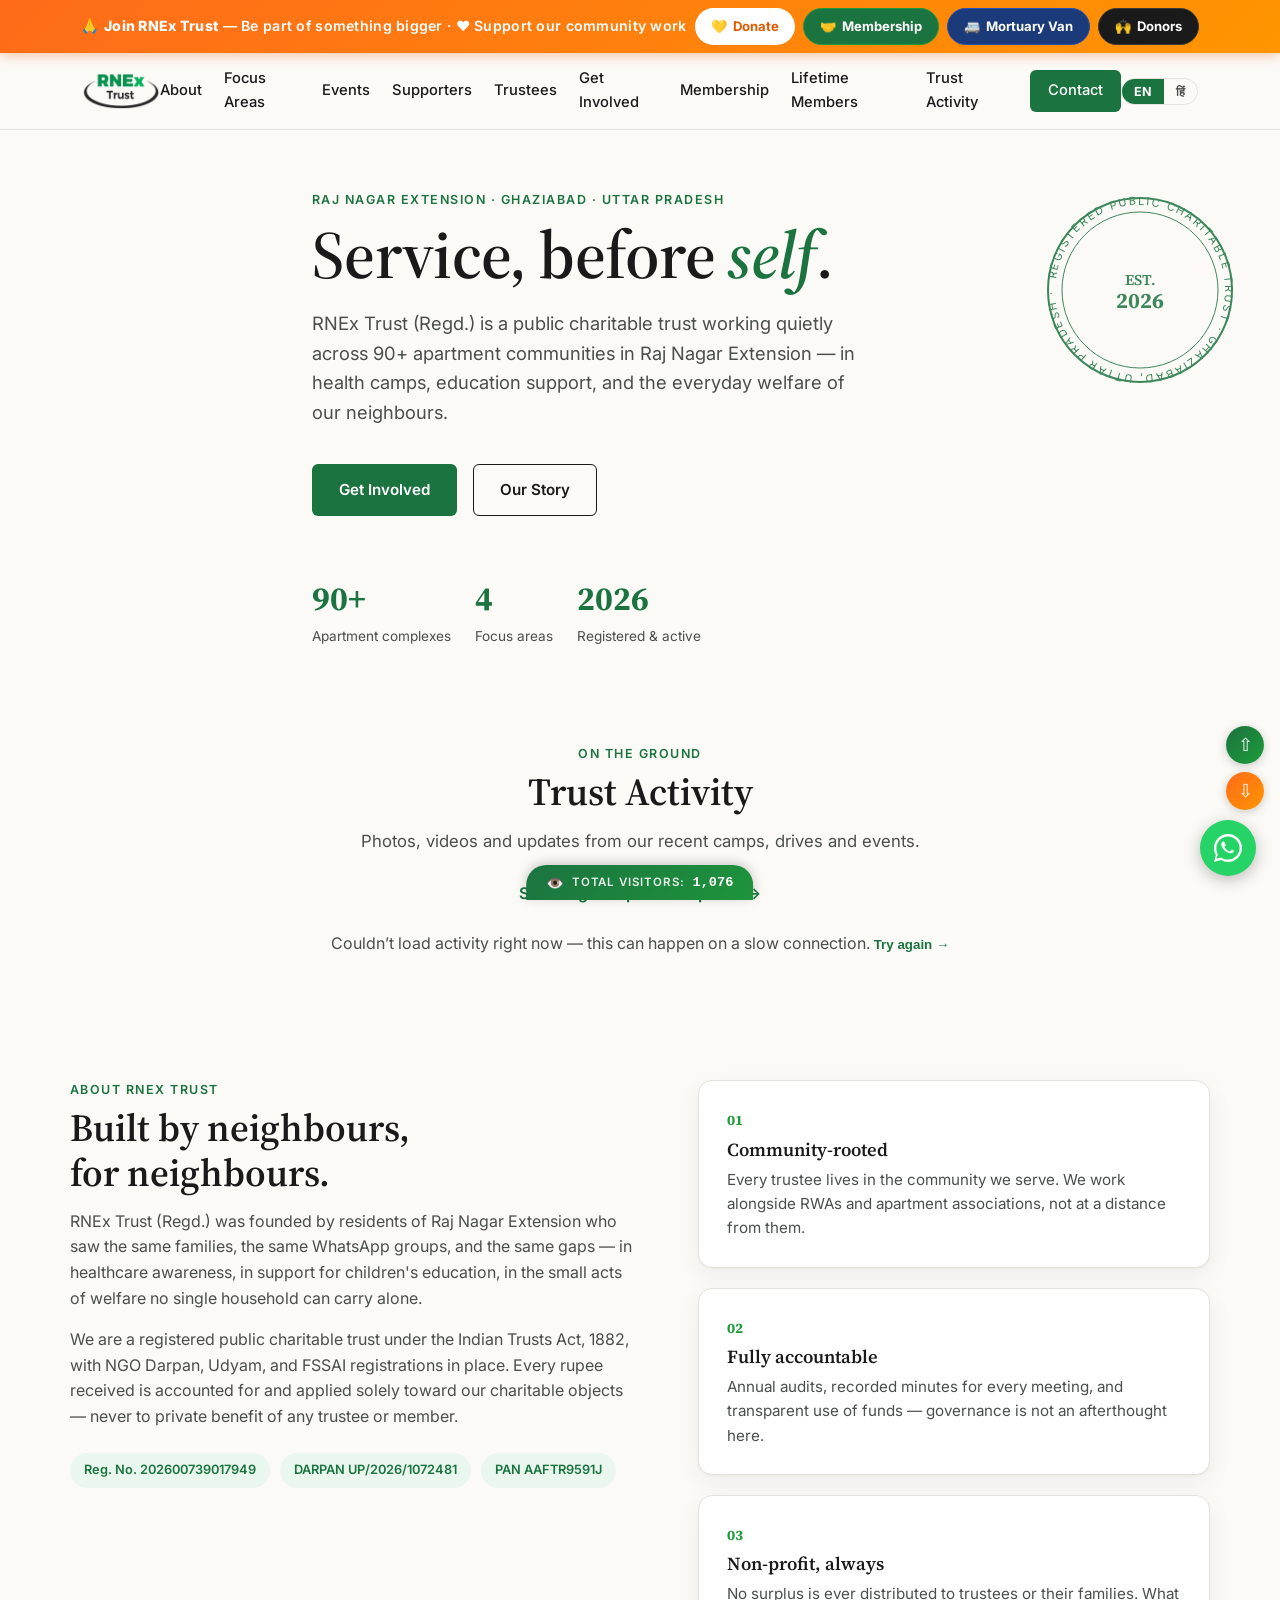
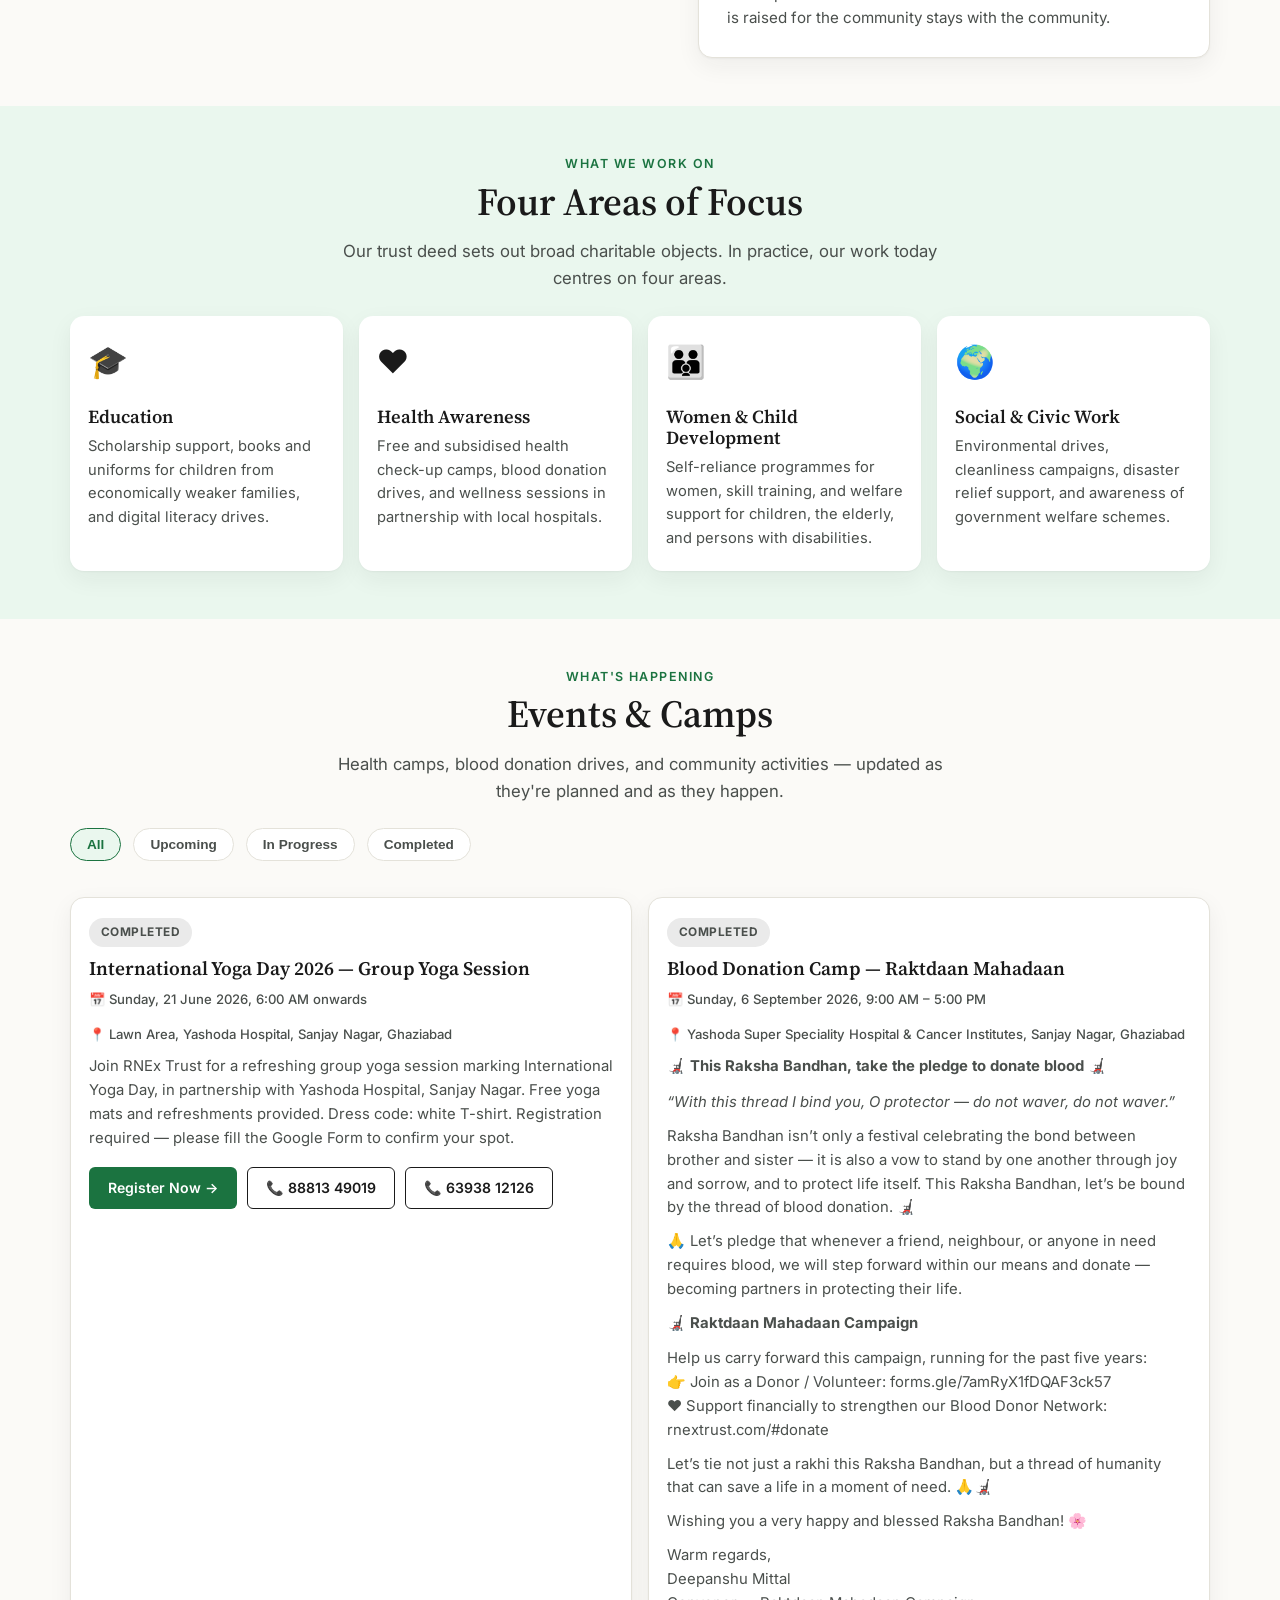
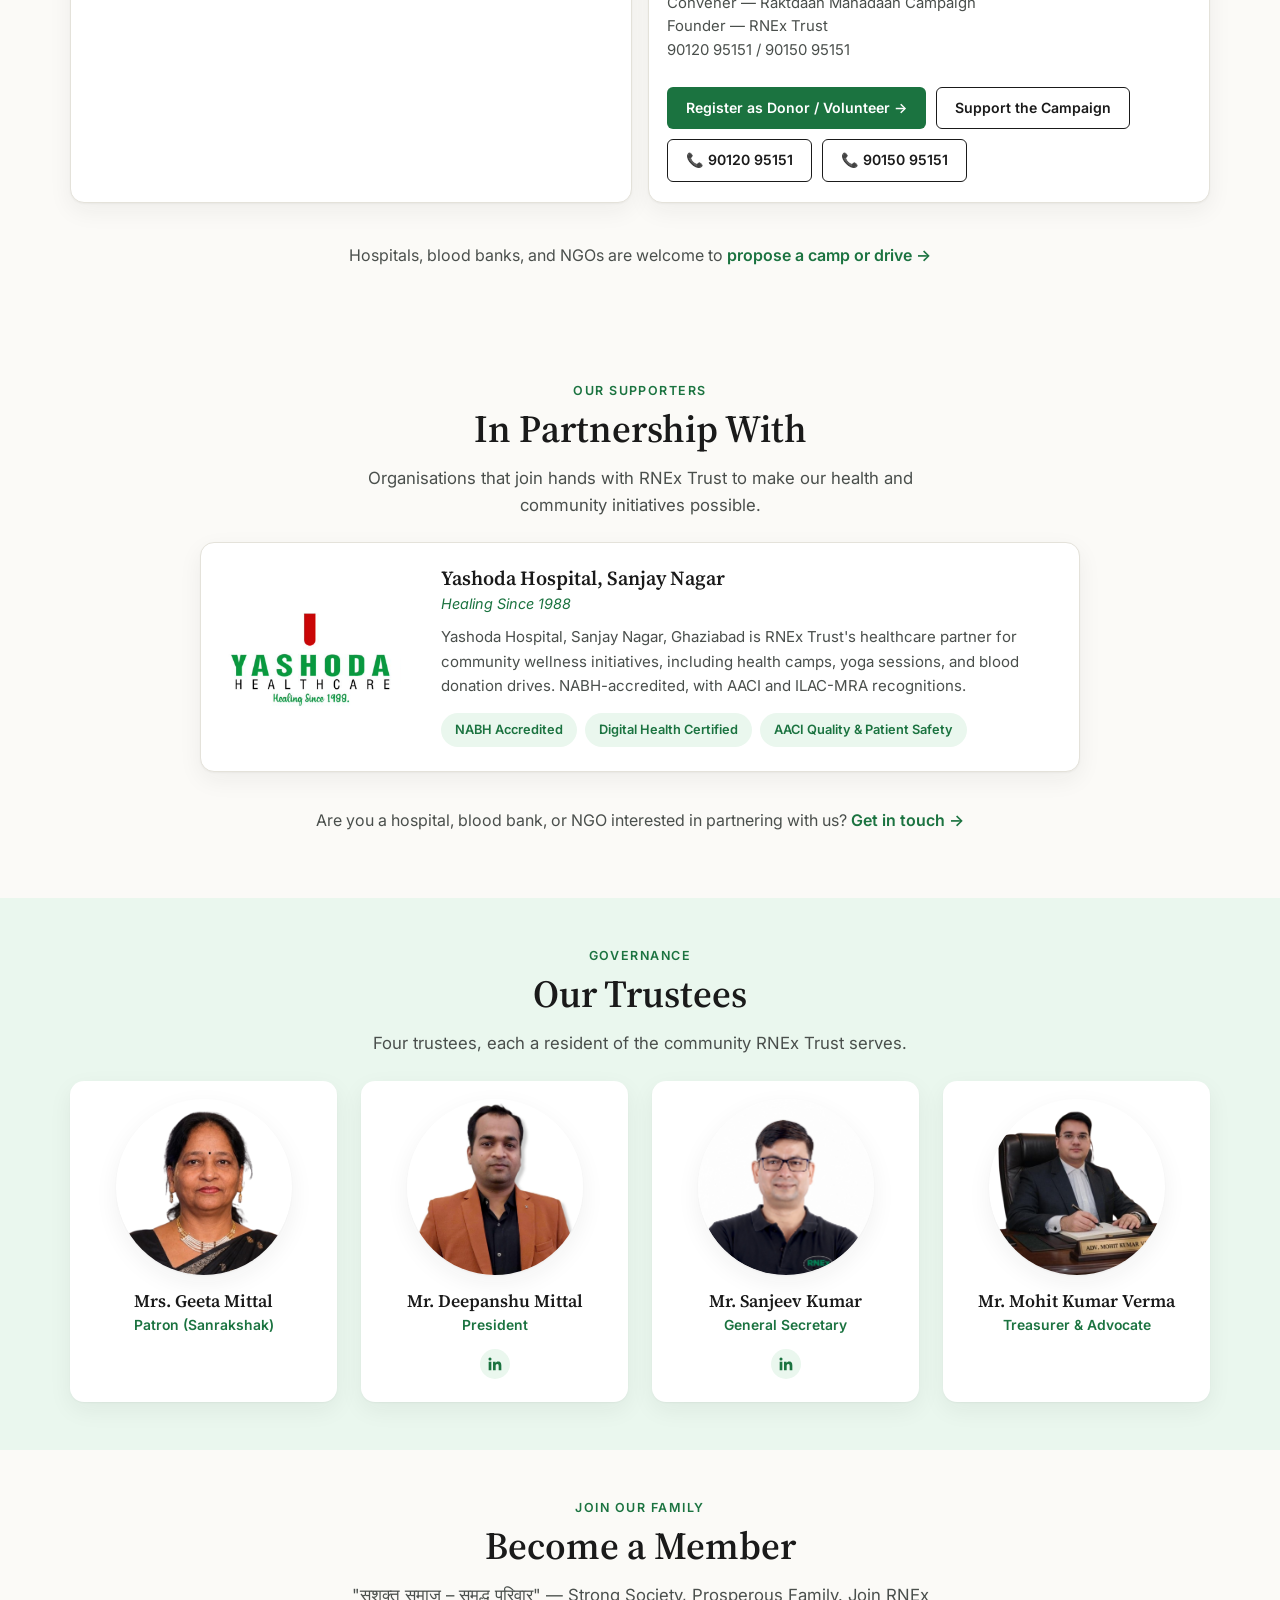
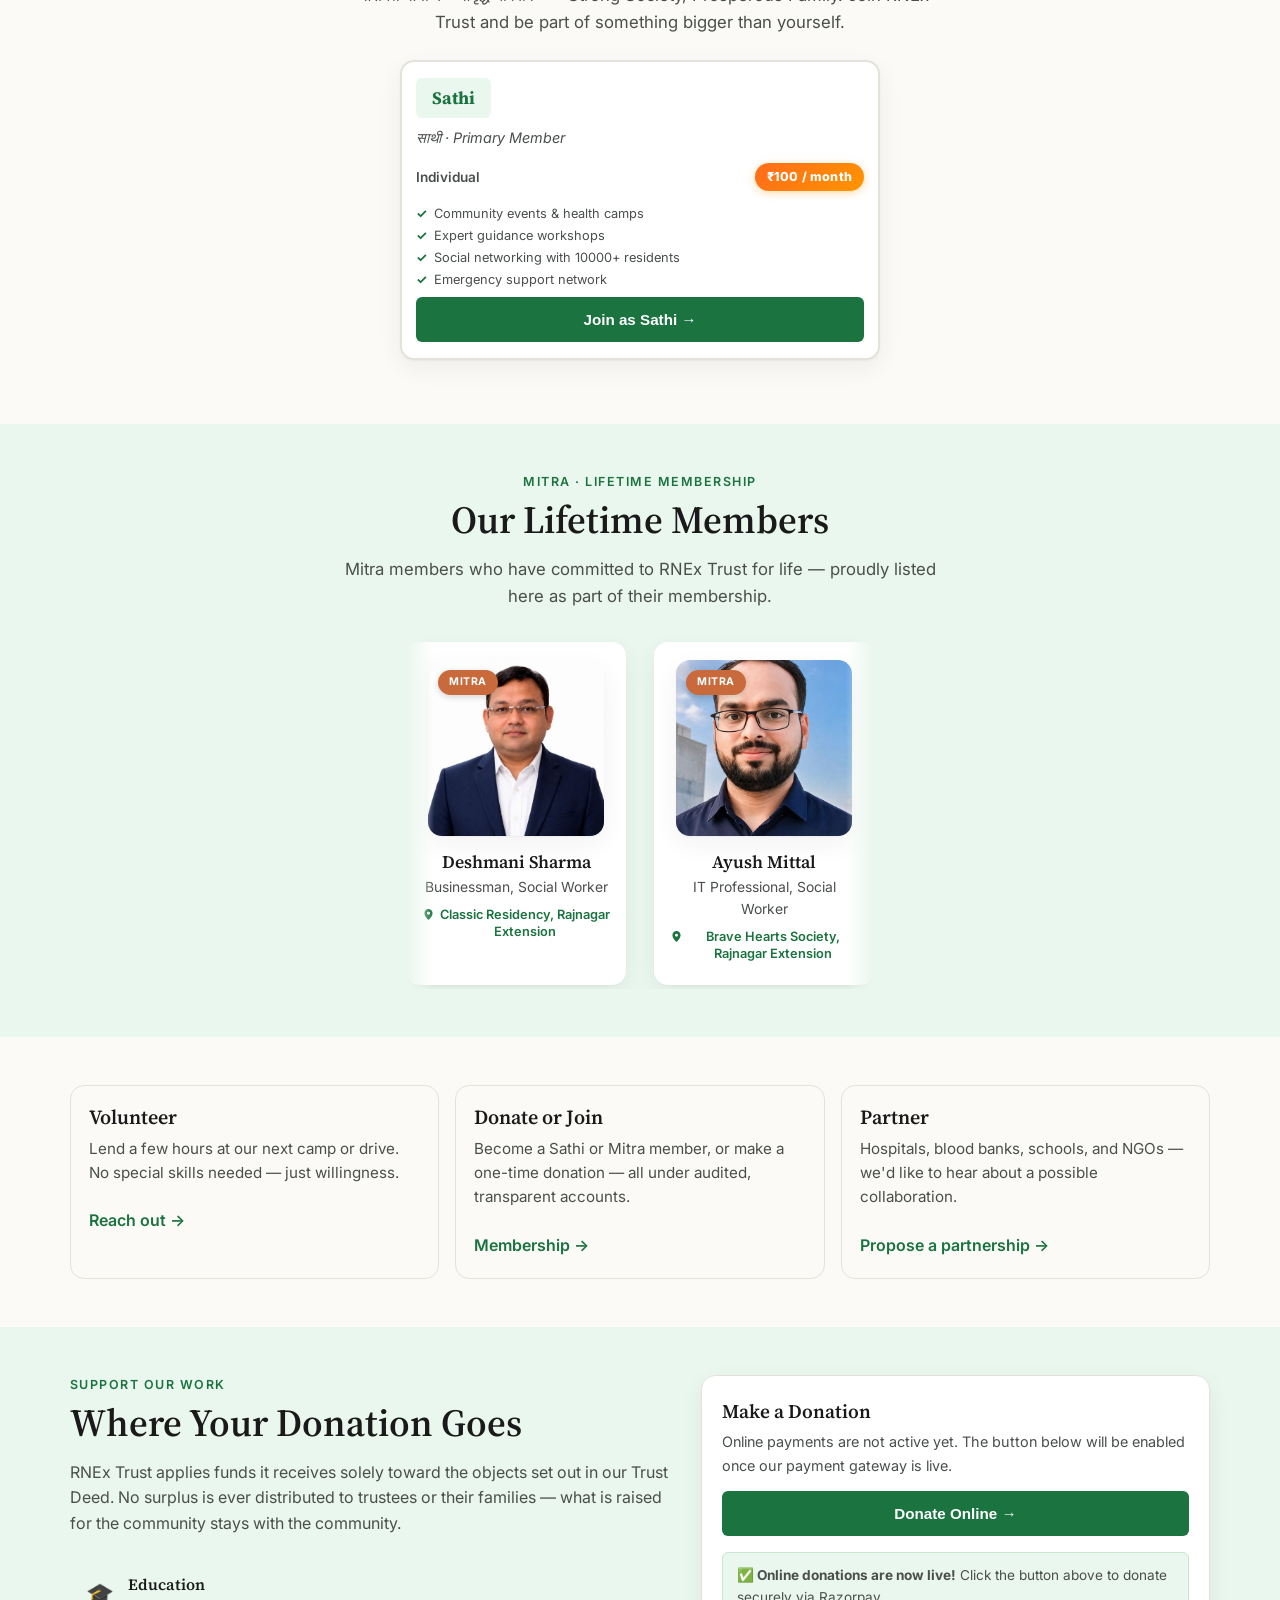
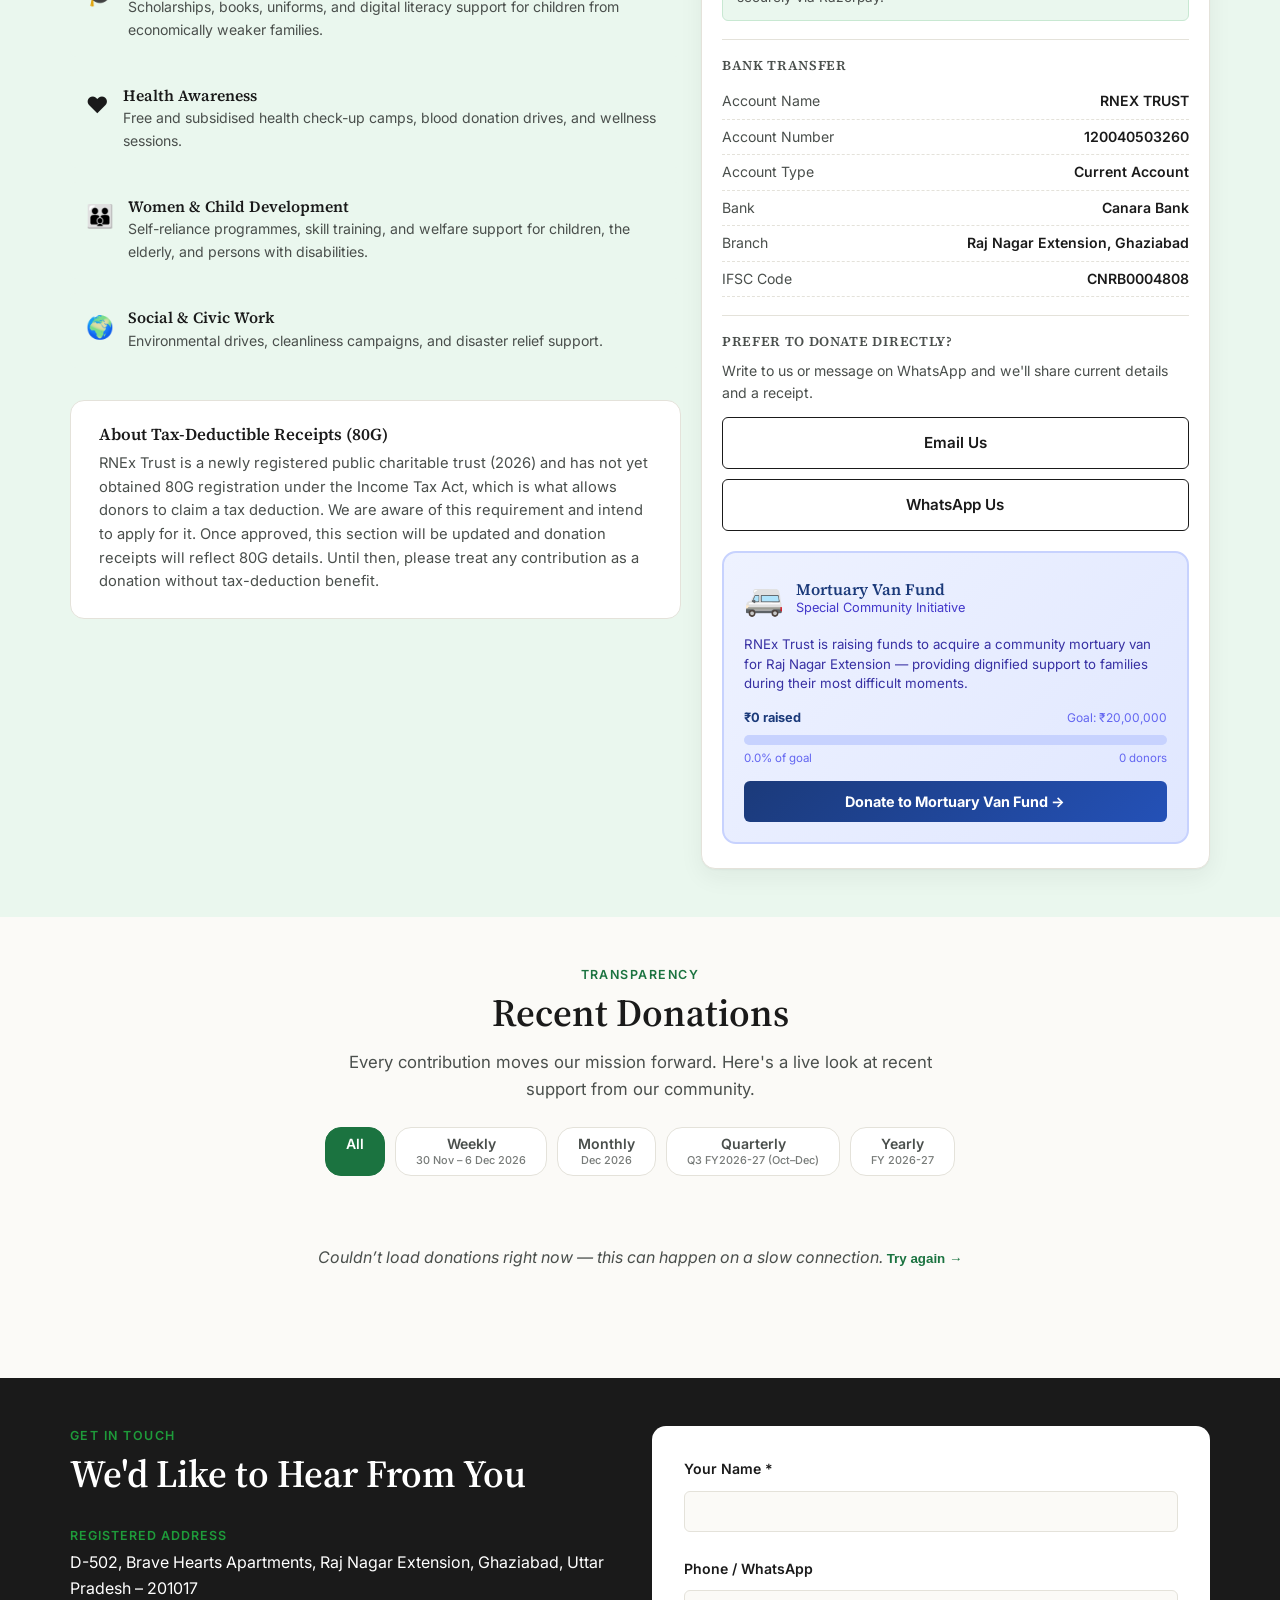
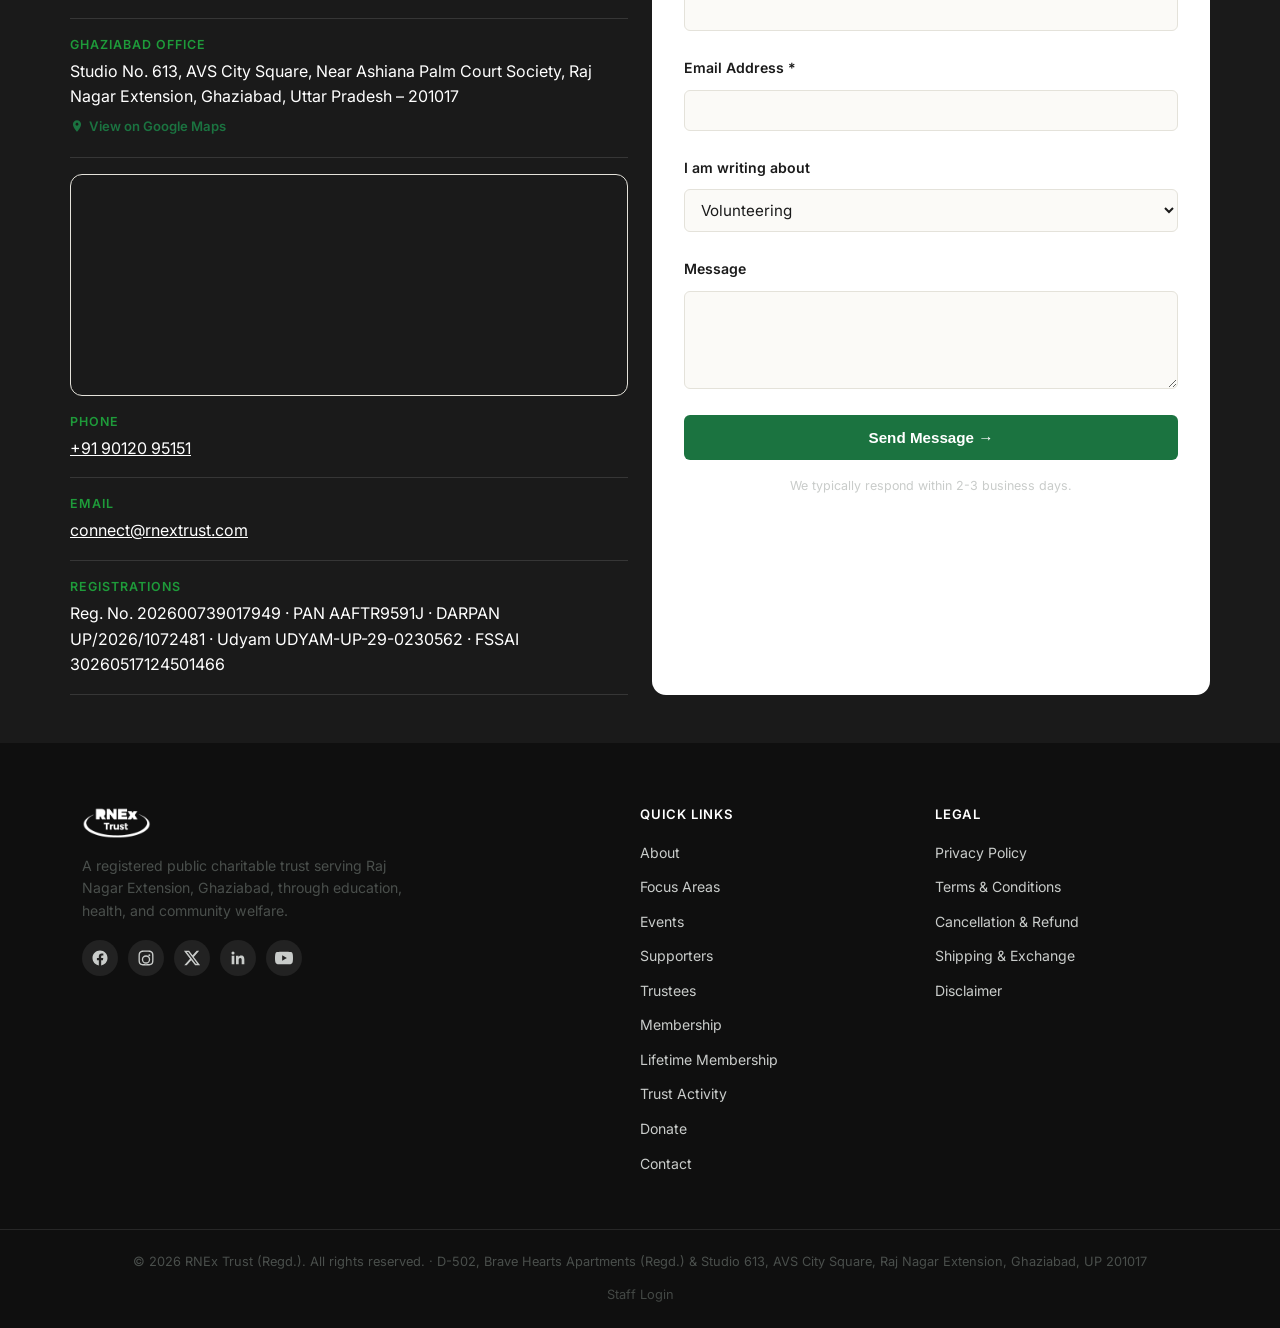
==== index.html @ 1c65b66e "Update index.html" ====
<!DOCTYPE html>
<html lang="en">
<head>
<meta charset="UTF-8">
<meta name="viewport" content="width=device-width, initial-scale=1.0">
<title>RNEx Trust (Regd.) — Education, Health & Community Welfare</title>
<meta name="description" content="RNEx Trust (Regd.) is a registered public charitable trust in Raj Nagar Extension, Ghaziabad, working in education, health awareness, and community welfare for 90+ apartment complexes.">
<meta name="keywords" content="RNEx Trust, charitable trust, Raj Nagar Extension, Ghaziabad, blood donation camp, health awareness, NGO Darpan, community welfare">
<meta property="og:title" content="RNEx Trust (Regd.)">
<meta property="og:description" content="Education · Health · Women & Child Development · Social Work — Raj Nagar Extension, Ghaziabad">
<meta property="og:type" content="website">
<meta name="theme-color" content="#1B7340">
<link rel="icon" href="[data-uri]">
<link rel="preconnect" href="https://fonts.googleapis.com">
<link rel="preconnect" href="https://fonts.gstatic.com" crossorigin>
<link href="https://fonts.googleapis.com/css2?family=Source+Serif+4:opsz,wght@8..60,400;8..60,500;8..60,600;8..60,700&family=Inter:wght@400;500;600;700&display=swap" rel="stylesheet">
<style>
/* ============================================
   RNEx Trust — Design Tokens
   ============================================ */
:root {
  --green-deep: #1B7340;
  --green-bright: #1E9B3A;
  --green-tint: #EAF7EE;
  --ink: #1A1A1A;
  --ink-soft: #4A4F4C;
  --paper: #FBFAF7;
  --paper-card: #FFFFFF;
  --terracotta: #C96A3C;
  --border-soft: #E4E2DA;

  --font-display: 'Source Serif 4', Georgia, serif;
  --font-body: 'Inter', -apple-system, BlinkMacSystemFont, sans-serif;

  --radius-sm: 6px;
  --radius-md: 14px;
  --radius-lg: 28px;
  --shadow-card: 0 1px 2px rgba(26,26,26,0.04), 0 8px 24px rgba(26,26,26,0.06);
  --max-width: 1180px;
}

* { box-sizing: border-box; }
html { scroll-behavior: smooth; }
body {
  margin: 0;
  font-family: var(--font-body);
  color: var(--ink);
  background: var(--paper);
  line-height: 1.6;
  -webkit-font-smoothing: antialiased;
}
img { max-width: 100%; display: block; }
a { color: inherit; text-decoration: none; }
h1, h2, h3, h4 {
  font-family: var(--font-display);
  margin: 0 0 0.5em;
  line-height: 1.15;
  font-weight: 600;
}
p { margin: 0 0 1em; color: var(--ink-soft); }
ul { margin: 0; padding: 0; }

:focus-visible {
  outline: 3px solid var(--green-bright);
  outline-offset: 2px;
}

@media (prefers-reduced-motion: reduce) {
  * { animation-duration: 0.01ms !important; transition-duration: 0.01ms !important; }
  html { scroll-behavior: auto; }
}

.section-inner, .header-inner, .footer-inner {
  max-width: var(--max-width);
  margin: 0 auto;
  padding: 0 32px;
}

.eyebrow {
  font-family: var(--font-body);
  font-size: 0.78rem;
  font-weight: 600;
  letter-spacing: 0.12em;
  text-transform: uppercase;
  color: var(--green-deep);
  margin: 0 0 0.8em;
}
.eyebrow.center { text-align: center; }
.center { text-align: center; }

.section { padding: 88px 0; }
.section-tint { background: var(--green-tint); }
.section-dark { background: var(--ink); color: #fff; }
.section-dark p { color: #C9CCCA; }
.section-dark .eyebrow { color: var(--green-bright); }
.section-lede { max-width: 620px; margin: 0 auto 48px; font-size: 1.05rem; }

h2 { font-size: clamp(1.8rem, 3vw, 2.4rem); }

/* ============================================
   Buttons
   ============================================ */
.btn {
  display: inline-flex;
  align-items: center;
  gap: 8px;
  padding: 13px 26px;
  border-radius: var(--radius-sm);
  font-weight: 600;
  font-size: 0.95rem;
  border: 1.5px solid transparent;
  cursor: pointer;
  transition: transform 0.15s ease, box-shadow 0.15s ease, background 0.15s ease;
}
.btn-primary {
  background: var(--green-deep);
  color: #fff;
}
.btn-primary:hover { background: #155c33; transform: translateY(-1px); }
.btn-ghost {
  background: transparent;
  border-color: var(--ink);
  color: var(--ink);
}
.btn-ghost:hover { background: var(--ink); color: #fff; }
.btn-block { width: 100%; justify-content: center; }

.link-arrow {
  font-weight: 600;
  color: var(--green-deep);
  display: inline-block;
  margin-top: 0.5em;
}
.link-arrow:hover { text-decoration: underline; }

/* ============================================
   Header / Nav
   ============================================ */
.site-header {
  position: sticky;
  top: var(--saffron-height, 44px);
  z-index: 200;
  background: rgba(251,250,247,0.92);
  backdrop-filter: blur(8px);
  border-bottom: 1px solid var(--border-soft);
}
.header-inner {
  display: flex;
  align-items: center;
  justify-content: space-between;
  height: 76px;
}
.brand-logo { height: 38px; width: auto; }
.main-nav { display: flex; align-items: center; gap: 22px; }
.main-nav a {
  font-size: 0.92rem;
  font-weight: 500;
  color: var(--ink);
}
.main-nav a:hover { color: var(--green-deep); }
.nav-cta {
  background: var(--green-deep);
  color: #fff !important;
  padding: 9px 18px;
  border-radius: var(--radius-sm);
}
.nav-cta:hover { background: #155c33; }
.nav-donate {
  border: 1.5px solid var(--green-deep);
  color: var(--green-deep) !important;
  padding: 7px 16px;
  border-radius: var(--radius-sm);
  font-weight: 600;
}
.nav-donate:hover { background: var(--green-tint); }

.nav-toggle {
  display: none;
  flex-direction: column;
  gap: 5px;
  background: none;
  border: none;
  cursor: pointer;
  padding: 6px;
}
.nav-toggle span {
  width: 24px;
  height: 2px;
  background: var(--ink);
  display: block;
}

@media (max-width: 880px) {
  .nav-toggle { display: flex; }
  .main-nav {
    position: absolute;
    top: 76px;
    left: 0;
    right: 0;
    background: var(--paper);
    flex-direction: column;
    align-items: stretch;
    gap: 0;
    border-bottom: 1px solid var(--border-soft);
    max-height: 0;
    overflow: hidden;
    transition: max-height 0.25s ease;
  }
  .main-nav.open { max-height: 600px; }
  .main-nav a {
    padding: 16px 32px;
    border-top: 1px solid var(--border-soft);
  }
  .nav-cta { margin: 16px 32px; text-align: center; }
}

/* ============================================
   Hero
   ============================================ */
.hero {
  position: relative;
  padding: 100px 0 80px;
  overflow: hidden;
}
.hero-inner {
  max-width: var(--max-width);
  margin: 0 auto;
  padding: 0 32px;
  max-width: 720px;
}
.hero h1 {
  font-size: clamp(2.6rem, 5.5vw, 4.2rem);
  letter-spacing: -0.01em;
}
.hero h1 em {
  font-style: italic;
  color: var(--green-deep);
}
.hero-lede {
  font-size: 1.15rem;
  max-width: 560px;
  margin-bottom: 2em;
}
.hero-actions { display: flex; gap: 16px; margin-bottom: 56px; flex-wrap: wrap; }
.hero-stats { display: flex; gap: 48px; flex-wrap: wrap; }
.stat { display: flex; flex-direction: column; }
.stat-num {
  font-family: var(--font-display);
  font-size: 2.1rem;
  font-weight: 700;
  color: var(--green-deep);
}
.stat-label {
  font-size: 0.85rem;
  color: var(--ink-soft);
}

.hero-seal {
  position: absolute;
  top: 60px;
  right: 40px;
  width: 200px;
  height: 200px;
  color: var(--green-deep);
  opacity: 0.85;
  animation: spin-slow 60s linear infinite;
}
.seal-svg { width: 100%; height: 100%; }
@keyframes spin-slow {
  from { transform: rotate(0deg); }
  to { transform: rotate(360deg); }
}
@media (max-width: 980px) {
  .hero-seal { display: none; }
}

/* ============================================
   About
   ============================================ */
.about-grid {
  display: grid;
  grid-template-columns: 1.1fr 1fr;
  gap: 64px;
  align-items: start;
}
.about-badges {
  display: flex;
  flex-wrap: wrap;
  gap: 10px;
  margin-top: 1.5em;
}
.badge-pill {
  background: var(--green-tint);
  color: var(--green-deep);
  font-size: 0.8rem;
  font-weight: 600;
  padding: 7px 14px;
  border-radius: 100px;
}
.about-pillars { display: flex; flex-direction: column; gap: 20px; }
.pillar-card {
  background: var(--paper-card);
  border: 1px solid var(--border-soft);
  border-radius: var(--radius-md);
  padding: 26px 28px;
  box-shadow: var(--shadow-card);
}
.pillar-mark {
  font-family: var(--font-display);
  font-weight: 700;
  color: var(--green-bright);
  font-size: 0.9rem;
  letter-spacing: 0.05em;
}
.pillar-card h3 { font-size: 1.15rem; margin-top: 0.3em; }
.pillar-card p { margin: 0; font-size: 0.95rem; }

@media (max-width: 880px) {
  .about-grid { grid-template-columns: 1fr; gap: 40px; }
}

/* ============================================
   Focus Areas
   ============================================ */
.focus-grid {
  display: grid;
  grid-template-columns: repeat(4, 1fr);
  gap: 24px;
}
.focus-card {
  background: var(--paper-card);
  border-radius: var(--radius-md);
  padding: 32px 26px;
  text-align: left;
  box-shadow: var(--shadow-card);
}
.focus-icon { font-size: 2rem; margin-bottom: 0.6em; }
.focus-card h3 { font-size: 1.15rem; }
.focus-card p { font-size: 0.92rem; margin: 0; }

@media (max-width: 980px) {
  .focus-grid { grid-template-columns: repeat(2, 1fr); }
}
@media (max-width: 560px) {
  .focus-grid { grid-template-columns: 1fr; }
}

/* ============================================
   Activities
   ============================================ */
.activities-grid {
  display: grid;
  grid-template-columns: 1.4fr 1fr;
  gap: 56px;
}
.activity-list { display: flex; flex-direction: column; gap: 24px; margin-top: 1.5em; }
.activity-list li {
  display: grid;
  grid-template-columns: 90px 1fr;
  gap: 16px;
  align-items: start;
  padding-bottom: 22px;
  border-bottom: 1px solid var(--border-soft);
}
.activity-list li:last-child { border-bottom: none; }
.activity-tag {
  background: var(--green-tint);
  color: var(--green-deep);
  font-size: 0.74rem;
  font-weight: 700;
  letter-spacing: 0.04em;
  text-transform: uppercase;
  padding: 5px 10px;
  border-radius: var(--radius-sm);
  text-align: center;
  height: fit-content;
}
.activity-list h4 { font-size: 1.02rem; margin-bottom: 0.3em; }
.activity-list p { font-size: 0.92rem; margin: 0; }

.partner-card {
  background: var(--ink);
  color: #fff;
  border-radius: var(--radius-md);
  padding: 34px;
}
.partner-card p { color: #C9CCCA; }
.partner-note a { color: var(--green-bright); font-weight: 600; }
.partner-note { margin-bottom: 0; }

@media (max-width: 880px) {
  .activities-grid { grid-template-columns: 1fr; gap: 40px; }
}

/* ============================================
   Trustees
   Same card language as the Lifetime Members
   (Mitra) gallery below — big square photo,
   card background/shadow/radius — but laid out
   as a still grid since this list is short and
   changes rarely. Sizing is kept in sync with
   .lifetime-photo-wrap in the GLOBAL SPACING
   TIGHTENING section and the 768px media query.
   ============================================ */
.trustee-grid {
  display: grid;
  grid-template-columns: repeat(4, 1fr);
  gap: 28px;
}
.trustee-card {
  text-align: center;
  background: var(--paper-card);
  border-radius: var(--radius-md);
  box-shadow: var(--shadow-card);
  padding: 22px 20px 26px;
}
.trustee-photo-wrap {
  width: 208px;
  height: 208px;
  margin: 0 auto 16px;
}
.trustee-photo {
  width: 100%;
  height: 100%;
  border-radius: 50%;
  object-fit: cover;
  box-shadow: var(--shadow-card);
}
.trustee-card h3 { font-size: 1.1rem; margin-bottom: 0.2em; }
.trustee-role { font-size: 0.87rem; color: var(--green-deep); font-weight: 600; margin: 0 0 8px; }
.trustee-linkedin {
  display: inline-flex;
  align-items: center;
  justify-content: center;
  width: 30px;
  height: 30px;
  border-radius: 50%;
  background: var(--green-tint);
  color: var(--green-deep);
  margin-top: 4px;
  transition: background 0.15s ease, color 0.15s ease, transform 0.15s ease;
}
.trustee-linkedin:hover {
  background: var(--green-deep);
  color: #fff;
  transform: translateY(-2px);
}

@media (max-width: 880px) {
  .trustee-grid { grid-template-columns: repeat(2, 1fr); gap: 24px 20px; }
}

/* ============================================
   Lifetime Members (Mitra Gallery)
   AUTOMATION: the member data lives in ONE JS array
   (search for "MITRA-MEMBERS:START" further down this
   file, inside the #lifetime-members section). Append
   a new {id, name, designation, location, photo} object
   right before "MITRA-MEMBERS:END" and the marquee below
   renders, shuffles and loops it automatically — no HTML
   editing needed. This CSS block, the matching entries in
   the GLOBAL SPACING TIGHTENING section below, and the
   768px media query are the only other places styling this
   gallery.
   ============================================ */
.lifetime-marquee-wrap {
  overflow: hidden;
  padding: 8px 0 4px;
  -webkit-mask-image: linear-gradient(to right, transparent, #000 6%, #000 94%, transparent);
  mask-image: linear-gradient(to right, transparent, #000 6%, #000 94%, transparent);
}
.lifetime-track {
  display: flex;
  align-items: stretch;
  gap: 28px;
  width: max-content;
  animation: lifetimeScroll 40s linear infinite;
}
.lifetime-track:hover { animation-play-state: paused; }
@keyframes lifetimeScroll {
  from { transform: translateX(0); }
  to { transform: translateX(-50%); }
}
@media (prefers-reduced-motion: reduce) {
  .lifetime-track { animation: none; flex-wrap: wrap; width: 100%; justify-content: center; }
}
.lifetime-card {
  flex: 0 0 260px;
  text-align: center;
  background: var(--paper-card);
  border-radius: var(--radius-md);
  box-shadow: var(--shadow-card);
  padding: 22px 20px 26px;
}
.lifetime-photo-wrap {
  position: relative;
  width: 208px;
  height: 208px;
  margin: 0 auto 16px;
}
.lifetime-photo {
  width: 100%;
  height: 100%;
  border-radius: var(--radius-md);
  object-fit: cover;
  box-shadow: var(--shadow-card);
}
.lifetime-badge {
  position: absolute;
  top: 10px;
  left: 10px;
  background: var(--terracotta);
  color: #fff;
  font-family: var(--font-body);
  font-size: 0.66rem;
  font-weight: 700;
  letter-spacing: 0.05em;
  text-transform: uppercase;
  padding: 4px 11px;
  border-radius: 100px;
  box-shadow: 0 2px 6px rgba(26,26,26,0.18);
}
.lifetime-card h3 { font-size: 1.1rem; margin-bottom: 0.2em; }
.lifetime-designation { font-size: 0.87rem; color: var(--ink-soft); margin: 0 0 8px; }
.lifetime-location {
  display: flex;
  align-items: flex-start;
  justify-content: center;
  gap: 4px;
  font-size: 0.8rem;
  color: var(--green-deep);
  font-weight: 600;
  margin: 0;
  line-height: 1.35;
}
.lifetime-location svg { flex: none; width: 13px; height: 13px; margin-top: 2px; fill: var(--green-deep); }

/* ============================================
   Get Involved
   ============================================ */
.involved-grid {
  display: grid;
  grid-template-columns: repeat(3, 1fr);
  gap: 24px;
}
.involved-card {
  border: 1.5px solid var(--border-soft);
  border-radius: var(--radius-md);
  padding: 32px 28px;
  transition: border-color 0.2s ease, transform 0.2s ease;
}
.involved-card:hover {
  border-color: var(--green-bright);
  transform: translateY(-2px);
}
.involved-card h3 { font-size: 1.25rem; }
.involved-card p { font-size: 0.95rem; }

@media (max-width: 880px) {
  .involved-grid { grid-template-columns: 1fr; }
}

/* ============================================
   Contact
   ============================================ */
.contact-grid {
  display: grid;
  grid-template-columns: 1fr 1fr;
  gap: 64px;
}
.contact-row {
  display: flex;
  flex-direction: column;
  gap: 4px;
  padding: 16px 0;
  border-bottom: 1px solid rgba(255,255,255,0.12);
}
.contact-label {
  font-size: 0.78rem;
  font-weight: 600;
  letter-spacing: 0.08em;
  text-transform: uppercase;
  color: var(--green-bright);
}
.contact-row a { text-decoration: underline; }

.contact-form {
  background: #fff;
  border-radius: var(--radius-md);
  padding: 32px;
  display: flex;
  flex-direction: column;
  gap: 16px;
}
.contact-form label {
  display: flex;
  flex-direction: column;
  gap: 6px;
  font-size: 0.88rem;
  font-weight: 600;
  color: var(--ink);
}
.contact-form input,
.contact-form select,
.contact-form textarea {
  font-family: var(--font-body);
  font-size: 0.95rem;
  padding: 11px 14px;
  border: 1.5px solid var(--border-soft);
  border-radius: var(--radius-sm);
  color: var(--ink);
  background: var(--paper);
}
.contact-form input:focus,
.contact-form select:focus,
.contact-form textarea:focus {
  border-color: var(--green-bright);
  outline: none;
}
.form-note {
  font-size: 0.78rem;
  color: var(--ink-soft);
  text-align: center;
  margin: 0;
}
.form-success-message {
  background: #fff;
  border-radius: var(--radius-md);
  padding: 48px 32px;
  text-align: center;
}
.form-success-message h3 {
  font-size: 1.3rem;
  margin: 10px 0 8px;
  color: var(--ink);
}
.form-success-message p {
  font-size: 0.95rem;
  color: var(--ink-soft);
  margin: 0;
}

@media (max-width: 880px) {
  .contact-grid { grid-template-columns: 1fr; gap: 40px; }
}

/* ============================================
   Footer
   ============================================ */
.site-footer {
  background: #0F0F0F;
  color: #C9CCCA;
  padding: 64px 0 0;
}
.footer-inner {
  display: grid;
  grid-template-columns: 2fr 1fr 1fr;
  gap: 40px;
  padding-bottom: 48px;
}
.footer-logo { height: 32px; margin-bottom: 16px; filter: brightness(0) invert(1); }
.footer-brand p { font-size: 0.88rem; max-width: 320px; }
.footer-links h4, .footer-legal h4 {
  font-family: var(--font-body);
  font-size: 0.82rem;
  letter-spacing: 0.06em;
  text-transform: uppercase;
  color: #fff;
  margin-bottom: 14px;
}
.footer-links a, .footer-legal a {
  display: block;
  font-size: 0.88rem;
  color: #C9CCCA;
  padding: 6px 0;
}
.footer-links a:hover, .footer-legal a:hover { color: var(--green-bright); }
.footer-bottom {
  border-top: 1px solid rgba(255,255,255,0.1);
  text-align: center;
  padding: 22px 32px;
  font-size: 0.8rem;
}

@media (max-width: 700px) {
  .footer-inner { grid-template-columns: 1fr; gap: 32px; }
}

/* ============================================
   WhatsApp Float
   ============================================ */
.wa-float {
  position: fixed;
  bottom: 24px;
  right: 24px;
  width: 56px;
  height: 56px;
  background: #25D366;
  border-radius: 50%;
  display: flex;
  align-items: center;
  justify-content: center;
  box-shadow: 0 4px 16px rgba(0,0,0,0.25);
  z-index: 90;
  transition: transform 0.2s ease;
}
.wa-float:hover { transform: scale(1.08); }

/* ============================================
   Modals
   ============================================ */
.modal-overlay {
  position: fixed;
  inset: 0;
  background: rgba(26,26,26,0.6);
  display: none;
  align-items: flex-start;
  justify-content: center;
  z-index: 300; /* must stay above .cta-strip (201) and .site-header (200) so the close button is never hidden underneath them */
  padding: 16px;
  overflow-y: auto;
  -webkit-overflow-scrolling: touch;
}
.modal-overlay.open { display: flex; }
.modal-box {
  background: #fff;
  border-radius: var(--radius-md);
  max-width: 600px;
  width: 100%;
  overflow-y: auto;
  padding: 40px;
  position: relative;
  margin: auto;
}
.modal-box h2 { margin-bottom: 0.2em; }
.modal-updated { font-size: 0.82rem; color: var(--ink-soft); margin-bottom: 1.5em; }
.modal-box h3 { font-size: 1.05rem; margin-top: 1.4em; }
.modal-box p { font-size: 0.92rem; }
.modal-close {
  position: absolute;
  top: 12px;
  right: 12px;
  background: rgba(255,255,255,0.25);
  border: none;
  font-size: 1.4rem;
  line-height: 1;
  cursor: pointer;
  color: #fff;
  width: 44px;
  height: 44px;
  border-radius: 50%;
  display: flex;
  align-items: center;
  justify-content: center;
  -webkit-tap-highlight-color: rgba(0,0,0,0.1);
  touch-action: manipulation;
  z-index: 10;
}
.modal-close:hover,
.modal-close:active { background: rgba(255,255,255,0.4); color: #fff; }

/* ============================================
   Sub-page header banner (Events / Donate)
   ============================================ */
.page-header {
  background: var(--ink);
  color: #fff;
  padding: 64px 0 56px;
}
.page-header .eyebrow { color: var(--green-bright); }
.page-header h1 { font-size: clamp(2.2rem, 4.5vw, 3rem); margin-bottom: 0.4em; }
.page-header p { color: #C9CCCA; max-width: 620px; margin: 0; }

/* ============================================
   Events Page
   ============================================ */
.events-toolbar {
  display: flex;
  gap: 12px;
  margin-bottom: 36px;
  flex-wrap: wrap;
}
.filter-pill {
  border: 1.5px solid var(--border-soft);
  background: var(--paper-card);
  padding: 8px 16px;
  border-radius: 100px;
  font-size: 0.85rem;
  font-weight: 600;
  color: var(--ink-soft);
  cursor: pointer;
  transition: all 0.15s ease;
}
.filter-pill.active,
.filter-pill:hover {
  border-color: var(--green-deep);
  color: var(--green-deep);
  background: var(--green-tint);
}

.events-grid {
  display: grid;
  grid-template-columns: repeat(2, 1fr);
  gap: 24px;
}
.event-card {
  background: var(--paper-card);
  border: 1px solid var(--border-soft);
  border-radius: var(--radius-md);
  padding: 28px;
  box-shadow: var(--shadow-card);
  display: flex;
  flex-direction: column;
  gap: 10px;
}
.event-status {
  display: inline-flex;
  align-items: center;
  gap: 6px;
  font-size: 0.74rem;
  font-weight: 700;
  letter-spacing: 0.04em;
  text-transform: uppercase;
  padding: 5px 12px;
  border-radius: 100px;
  width: fit-content;
}
.event-status.status-progress { background: #FFF3E0; color: #B5650A; }
.event-status.status-upcoming { background: var(--green-tint); color: var(--green-deep); }
.event-status.status-completed { background: #EAEAEA; color: var(--ink-soft); }
.event-status.status-sample { background: #F4ECFB; color: #7A4FA3; }
.event-card h3 { font-size: 1.2rem; margin-bottom: 0; }
.event-meta {
  display: flex;
  flex-wrap: wrap;
  gap: 14px;
  font-size: 0.82rem;
  color: var(--ink-soft);
  font-weight: 500;
}
.event-meta span { display: flex; align-items: center; gap: 5px; }
.event-card p { font-size: 0.93rem; margin: 0; }
.sample-note {
  font-size: 0.78rem;
  color: var(--terracotta);
  font-style: italic;
  margin: 0;
}

.events-empty {
  text-align: center;
  padding: 60px 20px;
  border: 1.5px dashed var(--border-soft);
  border-radius: var(--radius-md);
  color: var(--ink-soft);
}

@media (max-width: 880px) {
  .events-grid { grid-template-columns: 1fr; }
}

/* ============================================
   Donate Page
   ============================================ */
.donate-grid {
  display: grid;
  grid-template-columns: 1.2fr 1fr;
  gap: 56px;
  align-items: start;
}
.donate-purpose-list { display: flex; flex-direction: column; gap: 14px; margin: 1.5em 0; }
.donate-purpose-item {
  display: flex;
  gap: 14px;
  align-items: flex-start;
  padding: 16px;
  background: var(--green-tint);
  border-radius: var(--radius-sm);
}
.donate-purpose-item .focus-icon { font-size: 1.4rem; margin: 0; }
.donate-purpose-item h4 { font-size: 0.98rem; margin-bottom: 2px; }
.donate-purpose-item p { font-size: 0.88rem; margin: 0; }

.donate-card {
  background: var(--paper-card);
  border: 1px solid var(--border-soft);
  border-radius: var(--radius-md);
  padding: 32px;
  box-shadow: var(--shadow-card);
  position: sticky;
  top: 100px;
}
.donate-card h3 { font-size: 1.2rem; }
.btn-disabled {
  background: #D8D8D8;
  color: #8A8A8A;
  cursor: not-allowed;
  pointer-events: none;
}
.donate-status-note {
  font-size: 0.85rem;
  color: var(--ink-soft);
  background: #FFF8E8;
  border: 1px solid #F0DDA8;
  border-radius: var(--radius-sm);
  padding: 12px 14px;
  margin: 16px 0;
}
.bank-details {
  border-top: 1px solid var(--border-soft);
  padding-top: 18px;
  margin-top: 18px;
}
.bank-details h4 {
  font-size: 0.85rem;
  text-transform: uppercase;
  letter-spacing: 0.05em;
  color: var(--ink-soft);
  margin-bottom: 10px;
}
.bank-row {
  display: flex;
  justify-content: space-between;
  font-size: 0.88rem;
  padding: 6px 0;
  border-bottom: 1px dashed var(--border-soft);
}
.bank-row span:first-child { color: var(--ink-soft); }
.bank-row span:last-child { font-weight: 600; }
.bank-placeholder {
  text-align: center;
  padding: 18px;
  border: 1.5px dashed var(--border-soft);
  border-radius: var(--radius-sm);
  color: var(--ink-soft);
  font-size: 0.88rem;
}

.tax-note {
  background: #fff;
  border: 1px solid var(--border-soft);
  border-radius: var(--radius-md);
  padding: 24px 28px;
  margin-top: 32px;
}
.tax-note h3 { font-size: 1.05rem; }
.tax-note p { font-size: 0.92rem; margin: 0; }

@media (max-width: 880px) {
  .donate-grid { grid-template-columns: 1fr; gap: 36px; }
  .donate-card { position: static; }
}

/* ============================================
   Event Banner (vibrant, auto-hides via JS)
   ============================================ */
.event-banner {
  background: linear-gradient(90deg, #E2631A 0%, #F4882B 50%, #E2631A 100%);
  background-size: 200% 100%;
  animation: banner-shimmer 6s ease-in-out infinite;
  color: #fff;
  position: relative;
  z-index: 110;
}
@keyframes banner-shimmer {
  0%, 100% { background-position: 0% 50%; }
  50% { background-position: 100% 50%; }
}
.event-banner-inner {
  max-width: var(--max-width);
  margin: 0 auto;
  padding: 11px 32px;
  display: flex;
  align-items: center;
  gap: 14px;
  flex-wrap: wrap;
}
.event-banner-pulse {
  width: 9px;
  height: 9px;
  border-radius: 50%;
  background: #fff;
  flex-shrink: 0;
  animation: banner-pulse 1.6s ease-in-out infinite;
}
@keyframes banner-pulse {
  0%, 100% { opacity: 1; transform: scale(1); }
  50% { opacity: 0.4; transform: scale(0.7); }
}
.event-banner-text {
  font-size: 0.88rem;
  font-weight: 500;
  flex: 1;
  min-width: 200px;
}
.event-banner-text strong { font-weight: 700; }
.event-banner-cta {
  background: #fff;
  color: #D2560F !important;
  font-weight: 700;
  font-size: 0.82rem;
  padding: 6px 14px;
  border-radius: 100px;
  white-space: nowrap;
  transition: transform 0.15s ease;
}
.event-banner-cta:hover { transform: translateY(-1px); }
.event-banner-close {
  background: rgba(255,255,255,0.2);
  border: none;
  color: #fff;
  width: 22px;
  height: 22px;
  border-radius: 50%;
  font-size: 1rem;
  line-height: 1;
  cursor: pointer;
  flex-shrink: 0;
  display: flex;
  align-items: center;
  justify-content: center;
}
.event-banner-close:hover { background: rgba(255,255,255,0.35); }

@media (max-width: 600px) {
  .event-banner-inner { padding: 10px 20px; }
  .event-banner-text { font-size: 0.8rem; }
}

/* ============================================
   Supporters Section
   ============================================ */
.supporter-card {
  display: flex;
  align-items: center;
  gap: 40px;
  background: var(--paper-card);
  border: 1px solid var(--border-soft);
  border-radius: var(--radius-md);
  padding: 36px 40px;
  box-shadow: var(--shadow-card);
  max-width: 880px;
  margin: 0 auto;
}
.supporter-logo {
  width: 180px;
  flex-shrink: 0;
}
.supporter-info h3 { font-size: 1.25rem; margin-bottom: 2px; }
.supporter-tagline {
  font-style: italic;
  color: var(--green-deep);
  font-size: 0.9rem;
  margin-bottom: 10px;
}
.supporter-info p:not(.supporter-tagline) { font-size: 0.94rem; }
.supporter-badges {
  display: flex;
  flex-wrap: wrap;
  gap: 8px;
  margin-top: 12px;
}

@media (max-width: 700px) {
  .supporter-card {
    flex-direction: column;
    text-align: center;
    padding: 28px 24px;
  }
  .supporter-logo { width: 140px; }
  .supporter-badges { justify-content: center; }
}

/* ============================================
   Recent Donations Wall (added 2026-08-25)
   ============================================ */
.donation-wall-tabs {
  display: flex;
  flex-wrap: wrap;
  justify-content: center;
  gap: 10px;
  margin: 0 auto 36px;
}
.dw-tab {
  display: flex;
  flex-direction: column;
  align-items: center;
  gap: 1px;
  padding: 8px 20px;
  border-radius: 16px;
  border: 1.5px solid var(--border-soft);
  background: var(--paper-card);
  color: var(--ink-soft);
  font-weight: 600;
  font-size: 0.88rem;
  font-family: var(--font-body);
  cursor: pointer;
  transition: background 0.15s ease, color 0.15s ease, border-color 0.15s ease;
}
.dw-tab:hover { border-color: var(--green-deep); color: var(--green-deep); }
.dw-tab.active {
  background: var(--green-deep);
  border-color: var(--green-deep);
  color: #fff;
}
.dw-tab-main { line-height: 1.2; }
.dw-tab-sub {
  font-size: 0.68rem;
  font-weight: 500;
  opacity: 0.75;
  line-height: 1.2;
  white-space: nowrap;
}
.donation-wall-table-wrap {
  background: var(--paper-card);
  border: 1px solid var(--border-soft);
  border-radius: var(--radius-md);
  box-shadow: var(--shadow-card);
  max-width: 880px;
  margin: 0 auto;
  /* No horizontal scroll: cells wrap (desktop, naturally; mobile, via
     fixed column widths below) instead of ever needing to overflow. An
     overflow-x:auto here would also silently force overflow-y to 'auto'
     per the CSS spec, which breaks position:sticky on the header row
     below by making this div — not the page — its scroll container. */
  overflow: visible;
}
.donation-wall-table {
  width: 100%;
  border-collapse: collapse;
}
.donation-wall-table th {
  text-align: left;
  font-size: 0.78rem;
  letter-spacing: 0.04em;
  text-transform: uppercase;
  color: var(--green-deep);
  background: var(--green-tint);
  padding: 14px 22px;
  white-space: nowrap;
  /* Frozen header row: stays visible just below the sticky CTA
     strip + nav header while scrolling through the donor list. */
  position: sticky;
  top: var(--sticky-total-height, 130px);
  z-index: 2;
}
.donation-wall-table th:last-child, .donation-wall-table td:last-child { text-align: right; }
.donation-wall-table td {
  padding: 14px 22px;
  border-top: 1px solid var(--border-soft);
  font-size: 0.94rem;
  vertical-align: middle;
}
.donation-wall-table tbody tr:hover { background: var(--green-tint); }
.dw-fund-pill {
  display: inline-block;
  padding: 3px 12px;
  border-radius: 999px;
  font-size: 0.78rem;
  font-weight: 600;
  white-space: nowrap;
}
.dw-fund-regular { background: var(--green-tint); color: var(--green-deep); }
.dw-fund-mortuary { background: #FBEAE0; color: var(--terracotta); }
.dw-amount {
  font-weight: 700;
  font-variant-numeric: tabular-nums;
  color: var(--ink);
}
/* Compact date/fund text is mobile-only — see the max-width:700px block. */
.dw-date-compact, .dw-fund-compact { display: none; }
.donation-wall-empty {
  text-align: center;
  color: var(--ink-soft);
  font-style: italic;
  padding: 32px 20px;
}
.donation-wall-actions {
  text-align: center;
  margin-top: 28px;
}
@media (max-width: 700px) {
  /* Filter tabs: one scrollable row instead of wrapping to 3 rows. */
  .donation-wall-tabs {
    flex-wrap: nowrap;
    justify-content: flex-start;
    overflow-x: auto;
    -webkit-overflow-scrolling: touch;
    padding: 8px 4px 10px;
    margin-left: -4px;
    margin-right: -4px;
    /* Frozen too, right below the CTA strip + nav header (2026-08-26) —
       same stacking approach as the table header row below. */
    position: sticky;
    top: var(--sticky-total-height, 130px);
    z-index: 4;
    background: var(--paper);
  }
  .dw-tab { flex: 0 0 auto; }

  /* Donor table: keep the real table (Date/Name/Donated For/Amount all
     in one row per donor, like desktop) but fit all 4 columns within
     the screen width — fixed column widths, compact date/fund text,
     and the Name column allowed to wrap onto a 2nd line for long
     names — so nothing needs horizontal scrolling on a phone. */
  .donation-wall-table { table-layout: fixed; }
  .donation-wall-table th,
  .donation-wall-table td {
    padding: 10px 6px;
    font-size: 0.74rem;
  }
  /* On mobile the filter tabs are ALSO frozen (above), so the table's
     own header row needs to sit below them too, not just below the
     CTA strip + nav header. */
  .donation-wall-table th {
    top: var(--sticky-total-height-tabs, 180px);
  }
  .donation-wall-table th:nth-child(1), .donation-wall-table td:nth-child(1) {
    width: 19%; white-space: nowrap;
  }
  .donation-wall-table th:nth-child(2), .donation-wall-table td:nth-child(2) {
    width: 31%; white-space: normal; word-break: break-word;
  }
  .donation-wall-table th:nth-child(3), .donation-wall-table td:nth-child(3) {
    width: 27%;
  }
  /* "Donated For" header text wraps to a 2nd line ("DONATED"/"FOR")
     instead of getting clipped — the pill value underneath (now just
     "Mortuary"/"Regular") stays on one line, it fits fine. */
  .donation-wall-table th:nth-child(3) { white-space: normal; line-height: 1.25; }
  .donation-wall-table td:nth-child(3) { white-space: nowrap; }
  .donation-wall-table th:nth-child(4), .donation-wall-table td:nth-child(4) {
    width: 23%; white-space: nowrap;
  }
  /* Breathing room so the Amount value isn't flush against the edge. */
  .donation-wall-table th:last-child, .donation-wall-table td:last-child {
    padding-right: 14px;
  }

  .dw-date-full, .dw-fund-full { display: none; }
  .dw-date-compact, .dw-fund-compact { display: inline; }

  .dw-fund-pill { padding: 2px 8px; font-size: 0.66rem; }
  .dw-amount { font-size: 0.8rem; }
}

/* ============================================
   Footer Social Icons
   ============================================ */
.social-icons {
  display: flex;
  gap: 10px;
  margin-top: 18px;
}
.social-icon {
  width: 36px;
  height: 36px;
  border-radius: 50%;
  background: rgba(255,255,255,0.08);
  display: flex;
  align-items: center;
  justify-content: center;
  color: #C9CCCA;
  transition: background 0.15s ease, color 0.15s ease, transform 0.15s ease;
}
.social-icon:hover {
  background: var(--green-bright);
  color: #fff;
  transform: translateY(-2px);
}

/* ============================================
   Follow Us Section
   ============================================ */
.follow-grid {
  display: grid;
  grid-template-columns: 1fr 1fr;
  gap: 28px;
  margin-top: 8px;
}
.follow-card {
  background: var(--paper-card);
  border: 1px solid var(--border-soft);
  border-radius: var(--radius-md);
  padding: 26px;
  box-shadow: var(--shadow-card);
}
.follow-card-head {
  display: flex;
  align-items: center;
  gap: 10px;
  margin-bottom: 16px;
}
.follow-card-head h3 { font-size: 1.1rem; margin: 0; }

.youtube-embed-wrap {
  position: relative;
  width: 100%;
  padding-bottom: 56.25%; /* 16:9 */
  border-radius: var(--radius-sm);
  overflow: hidden;
  background: #000;
}
.youtube-embed-wrap iframe {
  position: absolute;
  top: 0; left: 0;
  width: 100%; height: 100%;
  border: none;
}

.instagram-widget-slot {
  border-radius: var(--radius-sm);
  min-height: 280px;
}
.instagram-placeholder {
  height: 280px;
  display: flex;
  flex-direction: column;
  align-items: center;
  justify-content: center;
  text-align: center;
  gap: 6px;
  background: linear-gradient(135deg, #FCE8F0 0%, #FDF0E6 100%);
  border: 1.5px dashed #E8B8CE;
  border-radius: var(--radius-sm);
  padding: 20px;
}
.instagram-placeholder p { margin: 2px 0; color: var(--ink-soft); }

.follow-all-row {
  display: flex;
  justify-content: center;
  gap: 14px;
  margin-top: 36px;
  flex-wrap: wrap;
}
.follow-pill {
  display: inline-flex;
  align-items: center;
  gap: 8px;
  border: 1.5px solid var(--border-soft);
  background: var(--paper-card);
  padding: 9px 18px;
  border-radius: 100px;
  font-size: 0.88rem;
  font-weight: 600;
  color: var(--ink);
  transition: border-color 0.15s ease, transform 0.15s ease;
}
.follow-pill:hover {
  border-color: var(--green-bright);
  transform: translateY(-1px);
}

@media (max-width: 880px) {
  .follow-grid { grid-template-columns: 1fr; }
}

/* ============================================================
   RNEx Trust - Membership Section Styles
   ============================================================ */

/* Membership Tiers Grid */
.membership-tiers {
  display: grid;
  /* Mitra (Lifetime Membership) is invite-only (2026-08-31) — hidden by
     default, so the public view is just the single Sathi card, centered
     rather than sitting lopsided in a 2-column grid with an empty cell
     beside it. When someone follows the direct #join-mitra link (see the
     footer "Lifetime Membership" link), JS below reveals the Mitra card
     and adds .show-mitra to switch back to the 2-column layout. */
  grid-template-columns: 1fr;
  max-width: 480px;
  margin: 0 auto 20px;
  gap: 18px;
}
.membership-tiers.show-mitra {
  grid-template-columns: 1fr 1fr;
  max-width: none;
}

.tier-card {
  border: 2px solid var(--border-soft);
  border-radius: var(--radius-md);
  padding: 18px 16px;
  background: var(--paper-card);
  box-shadow: var(--shadow-card);
  display: flex;
  flex-direction: column;
  gap: 10px;
}

.tier-mitra {
  border-color: var(--green-deep);
  background: linear-gradient(135deg, #fff 0%, #EAF7EE 100%);
  position: relative;
}

.tier-mitra::before {
  content: '⭐ Most Benefits';
  position: absolute;
  top: -13px;
  left: 50%;
  transform: translateX(-50%);
  background: var(--green-deep);
  color: #fff;
  font-size: 0.75rem;
  font-weight: 700;
  padding: 4px 14px;
  border-radius: 100px;
  white-space: nowrap;
}

.tier-badge {
  display: inline-block;
  background: var(--green-tint);
  color: var(--green-deep);
  font-size: 1.1rem;
  font-weight: 700;
  font-family: var(--font-display);
  padding: 6px 16px;
  border-radius: var(--radius-sm);
  width: fit-content;
}

.tier-badge-mitra {
  background: var(--green-deep);
  color: #fff;
}

.tier-hindi {
  font-size: 0.9rem;
  color: var(--ink-soft);
  font-style: italic;
  margin: 0;
}

.tier-prices { display: flex; flex-direction: column; gap: 10px; }

.tier-price-row {
  display: flex;
  align-items: center;
  justify-content: space-between;
  gap: 6px;
  padding: 6px 0;
  border-bottom: 1px dashed var(--border-soft);
}
.tier-price-row:last-child { border-bottom: none; }

.tier-price-label {
  font-size: 0.85rem;
  font-weight: 600;
  color: var(--ink-soft);
  flex-shrink: 0;
}

.tier-price-opts { display: flex; gap: 4px; flex-wrap: wrap; justify-content: flex-end; }

.price-chip {
  /* Made this pop more (2026-08-31, at Sanjeev's request) — was a flat
     pale-green pill, easy to miss next to the plain-white card. Reuses
     the same saffron gradient as the top CTA strip (#FF6B1A -> #FF9500)
     so it reads as an intentional highlight rather than a random color. */
  background: linear-gradient(135deg, #FF6B1A 0%, #FF9500 100%);
  color: #fff;
  font-size: 0.78rem;
  font-weight: 800;
  padding: 4px 12px;
  border-radius: 100px;
  box-shadow: 0 2px 8px rgba(255, 149, 0, 0.35);
  letter-spacing: 0.2px;
}

.price-chip-mitra {
  /* Mitra keeps its own deep-green treatment (not the saffron highlight
     above — that's reserved for Sathi's headline price) with a matching
     green-tinted shadow instead of inheriting the saffron one. */
  background: var(--green-deep);
  color: #fff;
  box-shadow: 0 2px 8px rgba(27, 115, 64, 0.3);
}

.tier-note {
  font-size: 0.8rem;
  color: var(--ink-soft);
  margin: 0;
}

.tier-benefits {
  list-style: none;
  padding: 0;
  margin: 0;
  display: flex;
  flex-direction: column;
  gap: 7px;
  flex: 1;
}

.tier-benefits li {
  font-size: 0.8rem;
  padding-left: 18px;
  position: relative;
  color: var(--ink-soft);
  line-height: 1.4;
}

.tier-benefits li::before {
  content: '✓';
  position: absolute;
  left: 0;
  color: var(--green-deep);
  font-weight: 700;
}

.membership-tshirt-note {
  text-align: center;
  font-size: 0.9rem;
  background: var(--green-tint);
  border-radius: var(--radius-sm);
  padding: 14px 20px;
  color: var(--ink-soft);
}

@media (max-width: 700px) {
  .membership-tiers, .membership-tiers.show-mitra { grid-template-columns: 1fr; gap: 14px; max-width: 480px; }
  .tier-mitra { margin-top: 12px; }
  .tier-card { padding: 14px 12px; }
}

/* ============================================================
   Large Modal (Membership Form)
   ============================================================ */
.modal-box-large {
  max-width: 780px;
  width: 95vw;
  max-height: 90vh;
}

/* ============================================================
   Form Layout
   ============================================================ */
.form-section-title {
  font-family: var(--font-display);
  font-size: 1rem;
  font-weight: 600;
  color: var(--green-deep);
  border-bottom: 2px solid var(--green-tint);
  padding-bottom: 6px;
  margin: 18px 0 12px;
}

.form-row-2 {
  display: grid;
  grid-template-columns: 1fr 1fr;
  gap: 14px;
}

.form-row-3 {
  display: grid;
  grid-template-columns: 1fr 1fr 1fr;
  gap: 14px;
}

@media (max-width: 600px) {
  .form-row-2, .form-row-3 { grid-template-columns: 1fr; }
}

/* Family Member Cards */
.family-member-card {
  border: 1.5px solid var(--border-soft);
  border-radius: var(--radius-sm);
  padding: 16px;
  margin-bottom: 14px;
  background: var(--paper);
}

.family-member-header {
  display: flex;
  justify-content: space-between;
  align-items: center;
  font-weight: 600;
  font-size: 0.9rem;
  margin-bottom: 12px;
}

.fm-remove {
  background: #fee;
  border: 1px solid #fcc;
  color: #c33;
  width: 24px;
  height: 24px;
  border-radius: 50%;
  cursor: pointer;
  font-size: 1rem;
  line-height: 1;
  display: flex;
  align-items: center;
  justify-content: center;
}

/* Payment Summary */
.payment-summary {
  background: var(--green-tint);
  border: 1.5px solid #C8E8D2;
  border-radius: var(--radius-sm);
  padding: 18px 20px;
  margin: 18px 0;
}

.payment-summary-title {
  font-weight: 700;
  font-size: 0.9rem;
  color: var(--green-deep);
  margin-bottom: 10px;
  text-transform: uppercase;
  letter-spacing: 0.05em;
}

.summary-row {
  display: flex;
  justify-content: space-between;
  font-size: 0.9rem;
  padding: 5px 0;
  border-bottom: 1px dashed #C8E8D2;
}

.summary-total {
  font-weight: 700;
  font-size: 1rem;
  color: var(--green-deep);
  border-bottom: none;
  margin-top: 4px;
  padding-top: 8px;
  border-top: 2px solid #C8E8D2;
}

/* Declaration Checkbox */
.declaration-check {
  display: flex;
  align-items: flex-start;
  gap: 8px;
  font-size: 0.85rem;
  color: var(--ink-soft);
  cursor: pointer;
  margin-top: 14px;
}

.declaration-check input[type="checkbox"] {
  margin-top: 2px;
  flex-shrink: 0;
}

/* Donation Amount Presets */
.amount-presets {
  display: flex;
  gap: 8px;
  flex-wrap: wrap;
  margin: 8px 0;
}

.amount-preset {
  border: 1.5px solid var(--border-soft);
  background: var(--paper-card);
  padding: 7px 14px;
  border-radius: 100px;
  font-size: 0.85rem;
  font-weight: 600;
  cursor: pointer;
  transition: all 0.15s ease;
  color: var(--ink);
}

.amount-preset:hover,
.amount-preset.active {
  border-color: var(--green-deep);
  background: var(--green-tint);
  color: var(--green-deep);
}


/* ============================================================
   Saffron CTA Strip - Donate & Membership
   ============================================================ */
.cta-strip {
  background: linear-gradient(135deg, #FF6B1A 0%, #FF9500 50%, #FF6B1A 100%);
  background-size: 200% 200%;
  animation: saffron-pulse 4s ease-in-out infinite;
  color: #fff;
  position: sticky;
  top: 0;
  z-index: 201;
  box-shadow: 0 2px 12px rgba(255,107,26,0.4);
}
@keyframes saffron-pulse {
  0%, 100% { background-position: 0% 50%; }
  50% { background-position: 100% 50%; }
}
.cta-strip-inner {
  max-width: 1180px;
  margin: 0 auto;
  padding: 8px 16px;
  display: flex;
  align-items: center;
  justify-content: center;
  gap: 8px;
  flex-wrap: wrap;
}
.cta-strip-text {
  font-size: 0.88rem;
  font-weight: 600;
  letter-spacing: 0.02em;
  text-align: center;
}
@media (max-width: 520px) {
  .cta-strip-text { display: none; }
}
.cta-strip-text strong { font-weight: 800; }
.cta-strip-actions {
  display: flex;
  gap: 8px;
  flex-shrink: 0;
  flex-wrap: wrap;
  justify-content: center;
}
.cta-strip-btn {
  display: inline-flex;
  align-items: center;
  gap: 6px;
  padding: 7px 16px;
  border-radius: 100px;
  font-size: 0.82rem;
  font-weight: 700;
  cursor: pointer;
  transition: transform 0.15s ease, box-shadow 0.15s ease;
  text-decoration: none;
  border: none;
}
.cta-strip-btn:hover { transform: translateY(-1px); box-shadow: 0 4px 12px rgba(0,0,0,0.2); }
.cta-strip-btn-donate {
  background: #fff;
  color: #E05A00;
}
.cta-strip-btn-member {
  background: #1B7340;
  color: #fff;
  border: 1.5px solid #1E9B3A;
}
.cta-strip-btn-member:hover {
  background: #1E9B3A;
  transform: translateY(-1px);
  box-shadow: 0 4px 12px rgba(27,115,64,0.4);
}

/* Emoji animation */
.cta-emoji {
  display: inline-block;
  animation: bounce-emoji 2s ease-in-out infinite;
}
@keyframes bounce-emoji {
  0%, 100% { transform: translateY(0); }
  50% { transform: translateY(-3px); }
}

@media (max-width: 600px) {
  .cta-strip-inner { padding: 10px 16px; gap: 8px; }
  .cta-strip-text { font-size: 0.8rem; }
  .cta-strip-btn { padding: 7px 13px; font-size: 0.78rem; }
}


/* ============================================================
   Redesigned Donation Modal - Mobile First
   ============================================================ */
.modal-donation {
  max-width: 480px;
  padding: 0;
  overflow: hidden;
  border-radius: var(--radius-md);
}

.donation-modal-header {
  background: linear-gradient(135deg, #1B7340 0%, #1E9B3A 100%);
  color: #fff;
  padding: 28px 28px 24px;
  text-align: center;
}
.donation-modal-icon {
  font-size: 2.2rem;
  margin-bottom: 8px;
  animation: heartbeat 2s ease-in-out infinite;
}
@keyframes heartbeat {
  0%, 100% { transform: scale(1); }
  14% { transform: scale(1.15); }
  28% { transform: scale(1); }
  42% { transform: scale(1.1); }
  56% { transform: scale(1); }
}
.donation-modal-title {
  font-size: 1.5rem;
  color: #fff;
  margin: 0 0 8px;
}
.donation-modal-subtitle {
  font-size: 0.85rem;
  color: rgba(255,255,255,0.85);
  margin: 0;
  line-height: 1.5;
}

/* Close button override for dark header */
.modal-donation .modal-close {
  color: rgba(255,255,255,0.8);
  top: 14px;
  right: 14px;
}
.modal-donation .modal-close:hover { color: #fff; }

/* Amount section */
.donation-amount-section {
  padding: 20px 24px 0;
}
.donation-field-label {
  display: block;
  font-size: 0.82rem;
  font-weight: 700;
  color: var(--ink);
  margin-bottom: 10px;
  text-transform: uppercase;
  letter-spacing: 0.04em;
}
.donation-presets-grid {
  display: grid;
  grid-template-columns: repeat(3, 1fr);
  gap: 8px;
  margin-bottom: 12px;
}
.donation-preset {
  position: relative;
  border: 2px solid var(--border-soft);
  background: var(--paper);
  border-radius: var(--radius-sm);
  padding: 12px 8px;
  cursor: pointer;
  transition: all 0.15s ease;
  text-align: center;
}
.donation-preset:hover,
.donation-preset.active {
  border-color: var(--green-deep);
  background: var(--green-tint);
}
.donation-preset.active .preset-amount { color: var(--green-deep); }
.preset-amount {
  display: block;
  font-size: 0.95rem;
  font-weight: 700;
  color: var(--ink);
}
.preset-tag {
  display: inline-block;
  font-size: 0.62rem;
  font-weight: 700;
  background: var(--green-deep);
  color: #fff;
  padding: 1px 6px;
  border-radius: 100px;
  margin-top: 3px;
  text-transform: uppercase;
  letter-spacing: 0.03em;
}
.donation-preset-custom { border-style: dashed; }

.donation-custom-amount {
  position: relative;
  display: flex;
  align-items: center;
}
.donation-rupee-symbol {
  position: absolute;
  left: 14px;
  font-size: 1rem;
  font-weight: 700;
  color: var(--ink-soft);
}
.donation-custom-amount input {
  width: 100%;
  padding: 12px 14px 12px 30px;
  border: 2px solid var(--border-soft);
  border-radius: var(--radius-sm);
  font-size: 1rem;
  font-weight: 600;
  color: var(--ink);
  background: var(--paper);
  font-family: var(--font-body);
}
.donation-custom-amount input:focus {
  border-color: var(--green-bright);
  outline: none;
}

/* Fields */
.donation-fields {
  padding: 16px 24px 0;
  display: flex;
  flex-direction: column;
  gap: 12px;
}
.donation-field-group { display: flex; flex-direction: column; gap: 5px; }
.donation-fields-row {
  display: grid;
  grid-template-columns: 1fr 1fr;
  gap: 10px;
}
.donation-input {
  font-family: var(--font-body);
  font-size: 0.92rem;
  padding: 11px 14px;
  border: 1.5px solid var(--border-soft);
  border-radius: var(--radius-sm);
  color: var(--ink);
  background: var(--paper);
  width: 100%;
  box-sizing: border-box;
}
.donation-input:focus {
  border-color: var(--green-bright);
  outline: none;
}

/* 80G note */
.donation-80g-note {
  margin: 14px 24px 0;
  background: #FFF8E8;
  border: 1px solid #F0DDA8;
  border-radius: var(--radius-sm);
  padding: 10px 14px;
  font-size: 0.8rem;
  color: var(--ink-soft);
  display: flex;
  gap: 8px;
  align-items: flex-start;
}
.donation-80g-icon { flex-shrink: 0; }

/* Declaration */
.donation-declaration {
  margin: 12px 24px 0;
  display: flex;
  gap: 10px;
  align-items: flex-start;
  font-size: 0.82rem;
  color: var(--ink-soft);
  cursor: pointer;
  line-height: 1.5;
}
.donation-declaration input { flex-shrink: 0; margin-top: 2px; }

/* Submit button */
.donation-submit-btn {
  display: flex;
  align-items: center;
  justify-content: center;
  gap: 10px;
  width: calc(100% - 48px);
  margin: 16px 24px 0;
  padding: 16px;
  background: linear-gradient(135deg, #1B7340 0%, #1E9B3A 100%);
  color: #fff;
  border: none;
  border-radius: var(--radius-sm);
  font-size: 1.05rem;
  font-weight: 700;
  cursor: pointer;
  font-family: var(--font-body);
  transition: transform 0.15s ease, box-shadow 0.15s ease;
  letter-spacing: 0.02em;
}
.donation-submit-btn:hover {
  transform: translateY(-1px);
  box-shadow: 0 6px 20px rgba(27,115,64,0.35);
}
.donation-powered {
  text-align: center;
  font-size: 0.74rem;
  color: var(--ink-soft);
  margin: 10px 24px 20px;
  padding: 0;
}

@media (max-width: 500px) {
  .modal-donation { border-radius: var(--radius-sm); }
  .donation-modal-header { padding: 22px 20px 18px; }
  .donation-amount-section, .donation-fields { padding-left: 16px; padding-right: 16px; }
  .donation-80g-note { margin-left: 16px; margin-right: 16px; }
  .donation-declaration { margin-left: 16px; margin-right: 16px; }
  .donation-submit-btn { width: calc(100% - 32px); margin-left: 16px; margin-right: 16px; }
  .donation-powered { margin-left: 16px; margin-right: 16px; margin-bottom: 24px; }
  .donation-fields-row { grid-template-columns: 1fr; }
  .donation-presets-grid { grid-template-columns: repeat(3, 1fr); }
}


/* ============================================================
   Redesigned Membership Modal - Multi-step, Mobile First
   ============================================================ */
.modal-membership {
  max-width: 520px;
  padding: 0;
  overflow: hidden;
  border-radius: var(--radius-md);
}
.membership-modal-header {
  background: linear-gradient(135deg, #1B7340 0%, #155c33 100%);
  color: #fff;
  padding: 24px 24px 20px;
  text-align: center;
}
.membership-modal-icon { font-size: 2rem; margin-bottom: 6px; }
.membership-modal-title { font-size: 1.4rem; color: #fff; margin: 0 0 6px; }
.membership-modal-subtitle { font-size: 0.82rem; color: rgba(255,255,255,0.85); margin: 0; }
.modal-membership .modal-close { top: 12px; right: 12px; }

/* Step indicator */
.mf-steps {
  display: flex;
  align-items: center;
  padding: 16px 24px 0;
  gap: 0;
}
.mf-step {
  display: flex;
  flex-direction: column;
  align-items: center;
  gap: 3px;
  flex-shrink: 0;
}
.mf-step-num {
  width: 28px;
  height: 28px;
  border-radius: 50%;
  background: var(--border-soft);
  color: var(--ink-soft);
  font-size: 0.78rem;
  font-weight: 700;
  display: flex;
  align-items: center;
  justify-content: center;
  transition: all 0.2s ease;
}
.mf-step-label {
  font-size: 0.68rem;
  color: var(--ink-soft);
  font-weight: 500;
}
.mf-step-active .mf-step-num {
  background: var(--green-deep);
  color: #fff;
}
.mf-step-active .mf-step-label { color: var(--green-deep); font-weight: 700; }
.mf-step-done .mf-step-num { background: var(--green-bright); color: #fff; }
.mf-step-line { flex: 1; height: 2px; background: var(--border-soft); margin: 0 4px 12px; }

/* Form body */
.membership-form-body { padding: 0; }
.mf-step-section { padding: 16px 24px 32px; }
.mf-section-label {
  font-size: 0.78rem;
  font-weight: 700;
  text-transform: uppercase;
  letter-spacing: 0.06em;
  color: var(--green-deep);
  margin: 0 0 14px;
  display: flex;
  align-items: center;
  gap: 6px;
}
.mf-field { display: flex; flex-direction: column; gap: 5px; margin-bottom: 12px; }
.mf-field-row { display: grid; grid-template-columns: 1fr 1fr; gap: 10px; }
.mf-label { font-size: 0.82rem; font-weight: 600; color: var(--ink); }
.mf-optional { font-weight: 400; color: var(--ink-soft); }
.mf-input {
  font-family: var(--font-body);
  font-size: 0.95rem;
  padding: 12px 14px;
  border: 1.5px solid var(--border-soft);
  border-radius: var(--radius-sm);
  color: var(--ink);
  background: var(--paper);
  width: 100%;
  box-sizing: border-box;
  transition: border-color 0.15s ease;
}
.mf-input:focus { border-color: var(--green-bright); outline: none; }

/* File upload */
.mf-file-upload { display: flex; align-items: center; gap: 10px; }
.mf-file-label {
  background: var(--green-tint);
  color: var(--green-deep);
  border: 1.5px solid #C8E8D2;
  padding: 9px 16px;
  border-radius: var(--radius-sm);
  font-size: 0.85rem;
  font-weight: 600;
  cursor: pointer;
  white-space: nowrap;
}
.mf-file-name { font-size: 0.8rem; color: var(--ink-soft); }

/* Toggle buttons (category / duration) */
.mf-toggle-row { display: flex; gap: 10px; }
.mf-toggle {
  flex: 1;
  padding: 11px 10px;
  border: 2px solid var(--border-soft);
  background: var(--paper);
  border-radius: var(--radius-sm);
  font-size: 0.88rem;
  font-weight: 600;
  cursor: pointer;
  font-family: var(--font-body);
  transition: all 0.15s ease;
  color: var(--ink);
}
.mf-toggle.active {
  border-color: var(--green-deep);
  background: var(--green-tint);
  color: var(--green-deep);
}

/* T-shirt section */
.mf-tshirt-section { margin-top: 4px; }
.mf-tshirt-toggle {
  display: flex;
  align-items: center;
  gap: 12px;
  padding: 14px;
  border: 1.5px solid var(--border-soft);
  border-radius: var(--radius-sm);
  cursor: pointer;
  background: var(--paper);
}
.mf-tshirt-toggle input[type="checkbox"] { width: 18px; height: 18px; flex-shrink: 0; }
.mf-tshirt-toggle-text { font-size: 0.9rem; font-weight: 600; display: flex; flex-direction: column; gap: 2px; }
.mf-tshirt-price { font-size: 0.78rem; color: var(--green-deep); font-weight: 700; }

/* Size grid */
.mf-size-grid {
  display: flex;
  gap: 8px;
  flex-wrap: wrap;
  margin-top: 6px;
}
.mf-size-btn {
  width: 48px;
  height: 40px;
  border: 2px solid var(--border-soft);
  background: var(--paper);
  border-radius: var(--radius-sm);
  font-size: 0.82rem;
  font-weight: 700;
  cursor: pointer;
  font-family: var(--font-body);
  color: var(--ink);
  transition: all 0.15s ease;
}
.mf-size-btn.active, .mf-size-btn:hover {
  border-color: var(--green-deep);
  background: var(--green-tint);
  color: var(--green-deep);
}

/* Payment summary */
.mf-summary {
  background: var(--green-tint);
  border: 1.5px solid #C8E8D2;
  border-radius: var(--radius-sm);
  padding: 14px 16px;
  margin-top: 16px;
}
.mf-summary-title {
  font-size: 0.78rem;
  font-weight: 700;
  text-transform: uppercase;
  letter-spacing: 0.05em;
  color: var(--green-deep);
  margin-bottom: 10px;
}
.mf-summary-row {
  display: flex;
  justify-content: space-between;
  font-size: 0.88rem;
  padding: 5px 0;
  border-bottom: 1px dashed #C8E8D2;
  color: var(--ink-soft);
}
.mf-summary-total {
  display: flex;
  justify-content: space-between;
  font-size: 1rem;
  font-weight: 700;
  color: var(--green-deep);
  padding-top: 8px;
  margin-top: 4px;
}

/* Add family member button */
.mf-add-family-btn {
  width: 100%;
  padding: 11px;
  border: 2px dashed var(--border-soft);
  background: var(--paper);
  border-radius: var(--radius-sm);
  font-size: 0.88rem;
  font-weight: 600;
  cursor: pointer;
  color: var(--green-deep);
  font-family: var(--font-body);
  margin-bottom: 8px;
  transition: border-color 0.15s ease;
}
.mf-add-family-btn:hover { border-color: var(--green-deep); }

/* Nav buttons */
.mf-btn-row { display: flex; gap: 10px; margin-top: 16px; }
.mf-next-btn {
  flex: 1;
  padding: 13px;
  background: var(--green-deep);
  color: #fff;
  border: none;
  border-radius: var(--radius-sm);
  font-size: 0.95rem;
  font-weight: 700;
  cursor: pointer;
  font-family: var(--font-body);
  transition: background 0.15s ease;
}
.mf-next-btn:hover { background: #155c33; }
.mf-back-btn {
  padding: 13px 16px;
  background: var(--paper);
  color: var(--ink-soft);
  border: 1.5px solid var(--border-soft);
  border-radius: var(--radius-sm);
  font-size: 0.88rem;
  font-weight: 600;
  cursor: pointer;
  font-family: var(--font-body);
}

/* Confirm box */
.mf-confirm-box {
  background: var(--paper);
  border: 1.5px solid var(--border-soft);
  border-radius: var(--radius-sm);
  padding: 16px;
  font-size: 0.85rem;
  line-height: 1.8;
}
.mf-confirm-row { display: flex; gap: 8px; }
.mf-confirm-label { color: var(--ink-soft); min-width: 110px; flex-shrink: 0; }
.mf-confirm-value { font-weight: 600; color: var(--ink); }

@media (max-width: 500px) {
  .membership-modal-header { padding: 18px 16px 14px; }
  .mf-step-section { padding: 14px 16px 20px; }
  .mf-steps { padding: 12px 16px 0; }
  .mf-field-row { grid-template-columns: 1fr; }
  .mf-toggle-row { gap: 8px; }
  .modal-membership .donation-submit-btn { margin-bottom: 24px; }
}


/* Mobile modal scrolling fix */
@media (max-width: 600px) {
  .modal-overlay {
    align-items: flex-start !important;
    padding: 12px !important;
    overflow-y: auto !important;
  }
  .modal-box {
    border-radius: 16px !important;
    min-height: auto !important;
    width: 100% !important;
    max-width: 100% !important;
    margin: 0 auto !important;
    padding: 24px 18px !important;
  }
  .modal-donation {
    border-radius: 16px !important;
    min-height: auto !important;
    padding: 0 !important;
    margin-bottom: 12px !important;
  }
  .modal-membership {
    border-radius: 16px !important;
    min-height: auto !important;
    padding: 0 !important;
    margin-bottom: 12px !important;
  }
  .donation-modal-header { padding: 20px 18px 16px !important; }
  .donation-amount-section { padding: 14px 16px 0 !important; }
  .donation-fields { padding: 12px 16px 0 !important; gap: 10px !important; }
  .donation-80g-note { margin: 10px 16px 0 !important; font-size: 0.76rem !important; }
  .donation-declaration { margin: 10px 16px 0 !important; font-size: 0.8rem !important; }
  .donation-submit-btn { width: calc(100% - 32px) !important; margin: 12px 16px 0 !important; padding: 14px !important; }
  .donation-powered { margin: 8px 16px 16px !important; }
  .donation-fields-row { grid-template-columns: 1fr !important; }
  .donation-presets-grid { grid-template-columns: repeat(3, 1fr) !important; gap: 6px !important; }
  .donation-preset { padding: 10px 6px !important; }
  .preset-amount { font-size: 0.85rem !important; }
  .donation-modal-title { font-size: 1.25rem !important; }
  .donation-modal-subtitle { font-size: 0.8rem !important; }
  .mf-step-section { padding: 14px 16px 20px !important; }
  .membership-modal-header { padding: 18px 16px 14px !important; }
  .mf-steps { padding: 10px 16px 0 !important; }
  .mf-next-btn { padding: 14px !important; font-size: 0.95rem !important; }
  .mf-back-btn { padding: 14px !important; }
  .mf-step-label { font-size: 0.62rem !important; }
}


@keyframes successPop {
  from { transform: scale(0.8); opacity: 0; }
  to { transform: scale(1); opacity: 1; }
}


/* ============================================================
   GLOBAL SPACING TIGHTENING — Web & Mobile
   ============================================================ */

/* Reduce section padding */
.section { padding: 48px 0; }
.section-inner { max-width: 1180px; margin: 0 auto; padding: 0 20px; }

/* Tighter headings */
h1 { margin-bottom: 16px; }
h2 { margin-bottom: 14px; }
h3 { margin-bottom: 8px; }
.eyebrow { margin-bottom: 6px; }
.section-lede { margin-bottom: 24px; }
.center { text-align: center; }

/* Hero section */
.hero { padding: 60px 0 48px; }
.hero-stats { margin-top: 32px; gap: 24px; }

/* Focus areas */
.focus-grid { gap: 16px; margin-top: 0; }
.focus-card { padding: 20px 18px; }

/* Events */
.events-grid { gap: 16px; }
.event-card { padding: 20px 18px; }

/* Trustees (sized to match .lifetime-photo-wrap for visual consistency) */
.trustee-grid { gap: 24px; }
.trustee-card { padding: 18px 16px 22px; }
.trustee-photo-wrap { width: 176px; height: 176px; }

/* Lifetime Members (Mitra) */
.lifetime-card { flex-basis: 220px; padding: 18px 16px 22px; }
.lifetime-photo-wrap { width: 176px; height: 176px; }

/* Get Involved */
.involved-grid { gap: 16px; }
.involved-card { padding: 20px 18px; }

/* Donate section */
.donate-grid { gap: 20px; }
.donate-card { padding: 24px 20px; }

/* Follow Us */
.follow-grid { gap: 18px; margin-top: 0; }
.follow-card { padding: 20px 18px; }
.follow-all-row { margin-top: 24px; }

/* Supporters */
.supporter-card { padding: 24px 20px; }

/* Footer */
footer { padding: 40px 0 24px; }
.footer-inner { gap: 32px; }

/* Membership tiers */
.membership-tiers { gap: 16px; margin-bottom: 16px; }
.tier-card { padding: 16px 14px; gap: 8px; }
.tier-benefits { gap: 4px; }
.membership-tshirt-note { padding: 10px 14px; margin-top: 0; }

/* About section cards */
.about-cards { gap: 16px; margin-top: 24px; }
.about-card { padding: 20px 18px; }
.about-stats { gap: 20px; margin-top: 28px; }

/* Contact section */
.contact-grid { gap: 24px; }
.contact-form label { margin-bottom: 10px; }
.contact-form input,
.contact-form textarea,
.contact-form select { padding: 10px 12px; margin-top: 4px; }

/* Saffron CTA strip */
.cta-strip-inner { padding: 8px 20px; }

/* Mobile overrides */
@media (max-width: 768px) {
  .section { padding: 36px 0; }
  .section-inner { padding: 0 16px; }
  .hero { padding: 40px 0 32px; }
  .hero-stats { gap: 16px; margin-top: 24px; }
  .focus-grid,
  .events-grid,
  .trustee-grid,
  .involved-grid { gap: 12px; }
  .focus-card,
  .event-card,
  .involved-card { padding: 16px 14px; }
  .trustee-card { padding: 16px 14px 18px; }
  .trustee-photo-wrap { width: 144px; height: 144px; }
  .lifetime-card { flex-basis: 180px; padding: 16px 14px 18px; }
  .lifetime-photo-wrap { width: 144px; height: 144px; }
  .follow-card { padding: 16px 14px; }
  .follow-all-row { gap: 8px; margin-top: 18px; }
  .follow-pill { padding: 7px 12px; font-size: 0.82rem; }
  .donate-card { padding: 18px 14px; }
  .footer-inner { gap: 24px; }
  footer { padding: 32px 0 20px; }
  .membership-tiers { gap: 12px; }
  .tier-card { padding: 14px 12px; }
  .cta-strip-inner { padding: 8px 14px; gap: 6px; }
  .cta-strip-text { font-size: 0.78rem; }
}

@media (max-width: 480px) {
  .section { padding: 28px 0; }
  .section-inner { padding: 0 14px; }
  h2 { font-size: 1.6rem; }
  .hero { padding: 28px 0 24px; }
  .about-cards { gap: 10px; }
}


/* ============================================================
   Language Toggle - EN / हिं
   ============================================================ */
.lang-toggle-wrap {
  display: flex;
  align-items: center;
  gap: 0;
  border: 1.5px solid var(--border-soft);
  border-radius: 100px;
  overflow: hidden;
  flex-shrink: 0;
}
.lang-btn {
  padding: 5px 12px;
  font-size: 0.78rem;
  font-weight: 700;
  cursor: pointer;
  border: none;
  background: transparent;
  color: var(--ink-soft);
  font-family: var(--font-body);
  transition: all 0.15s ease;
  white-space: nowrap;
}
.lang-btn.active {
  background: var(--green-deep);
  color: #fff;
}
/* Hide Google Translate banner/bar */
.goog-te-banner-frame { display: none !important; }
body { top: 0 !important; }
.goog-te-gadget { display: none !important; }
.skiptranslate { display: none !important; }
iframe.goog-te-menu-frame { display: none !important; }


@media (max-width: 768px) {
  .lang-toggle-wrap { order: -1; }
  .lang-btn { padding: 4px 10px; font-size: 0.72rem; }
}


.cta-strip-btn-van {
  background: #1B3A7A;
  color: #fff;
  border: 1.5px solid #2451B7;
}
.cta-strip-btn-van:hover {
  background: #2451B7;
  transform: translateY(-1px);
  box-shadow: 0 4px 12px rgba(27,58,122,0.4);
}
.cta-strip-btn-donors {
  background: #1A1A1A;
  color: #fff;
  border: 1.5px solid #3A3A3A;
}
.cta-strip-btn-donors:hover {
  background: #2E2E2E;
  transform: translateY(-1px);
  box-shadow: 0 4px 12px rgba(0,0,0,0.35);
}
@media (max-width: 600px) {
  .cta-strip-actions { gap: 6px; flex-wrap: wrap; justify-content: center; }
  .cta-strip-btn { padding: 6px 10px; font-size: 0.72rem; }
}




/* ============================================================
   CTA Strip Mobile — Clean Fix
   ============================================================ */
@media (max-width: 640px) {
  .cta-strip-inner {
    padding: 8px 12px;
    flex-direction: column;
    gap: 6px;
  }
  .cta-strip-text { display: none; }
  .cta-strip-actions {
    display: flex;
    flex-wrap: wrap;
    gap: 6px;
    justify-content: center;
    width: 100%;
  }
  .cta-strip-btn {
    padding: 7px 12px;
    font-size: 0.74rem;
    flex: 0 0 auto;
  }
  .cta-btn-full {
    flex: 1 1 100%;
    justify-content: center;
    text-align: center;
  }
}


/* Donation links in mobile nav */
.nav-donate-link {
  display: block;
  padding: 14px 24px;
  font-size: 0.95rem;
  font-weight: 600;
  color: var(--ink);
  border-bottom: 1px solid var(--border-soft);
  text-decoration: none;
}
.nav-van {
  color: #1B3A7A !important;
}
.nav-member {
  color: var(--green-deep) !important;
}

/* Fix saffron strip - force 2 rows on mobile */
@media (max-width: 640px) {
  .cta-strip-inner {
    flex-direction: column !important;
    padding: 8px 12px !important;
    gap: 6px !important;
  }
  .cta-strip-text { display: none !important; }
  .cta-strip-actions {
    display: grid !important;
    grid-template-columns: 1fr 1fr !important;
    gap: 6px !important;
    width: 100% !important;
  }
  .cta-btn-full {
    grid-column: 1 / -1 !important;
    text-align: center !important;
    width: fit-content !important;
    margin: 0 auto !important;
  }
  .cta-strip-btn {
    padding: 8px 10px !important;
    font-size: 0.74rem !important;
    justify-content: center !important;
    border-radius: 8px !important;
  }
}


/* Mobile nav donation section — hidden on desktop */
.nav-mobile-donate-section { display: none; }

@media (max-width: 900px) {
  .nav-mobile-donate-section {
    display: block;
    padding: 12px 20px 16px;
    border-top: 2px solid var(--border-soft);
    background: var(--paper);
  }
  .nav-mobile-donate-heading {
    font-size: 0.68rem;
    font-weight: 700;
    text-transform: uppercase;
    letter-spacing: 0.08em;
    color: var(--ink-soft);
    margin: 0 0 10px;
  }
  .nav-mobile-donate-grid {
    display: grid;
    grid-template-columns: 1fr 1fr;
    gap: 8px;
  }
  .nav-mobile-donate-btn {
    display: inline-flex;
    align-items: center;
    gap: 6px;
    padding: 9px 12px;
    font-size: 0.8rem;
    font-weight: 600;
    border-radius: 8px;
    text-decoration: none;
    border: 1.5px solid transparent;
    width: fit-content;
    white-space: nowrap;
  }
  .nav-mobile-donate-btn-general {
    background: #FFF8E8;
    color: #B45309;
    border-color: #FDE68A;
  }
  .nav-mobile-donate-btn-van {
    background: #EEF2FF;
    color: #1B3A7A;
    border-color: #C7D2FE;
  }
  .nav-mobile-donate-btn-sathi {
    background: var(--green-tint);
    color: var(--green-deep);
    border-color: #C8E8D2;
  }
  .nav-mobile-donate-btn-mitra {
    background: var(--green-tint);
    color: var(--green-deep);
    border-color: #C8E8D2;
  }
  .nav-mobile-van-full {
    grid-column: 1 / -1;
  }
}


.footer-visitor {
  text-align: center;
  padding: 14px 0;
  border-top: 1px solid rgba(255,255,255,0.1);
  margin-top: 12px;
  width: 100%;
}


/* ============================================================
   Mobile: Merge saffron strip + header into one sticky row
   ============================================================ */
@media (max-width: 768px) {

  /* Make saffron strip sticky and part of the combined header */
  .cta-strip {
    position: sticky !important;
    top: 0 !important;
    z-index: 201 !important;
  }
  .cta-strip.hidden {
    position: sticky !important;
    transform: none !important;
    opacity: 1 !important;
    pointer-events: auto !important;
  }

  /* Header sticks right below the saffron strip */
  .site-header {
    position: sticky !important;
    top: var(--saffron-height, 56px) !important;
    z-index: 200 !important;
  }

  /* Compact the saffron strip on mobile */
  .cta-strip-inner {
    padding: 6px 12px !important;
    gap: 5px !important;
  }

  /* Compact header on mobile */
  .header-inner {
    padding: 8px 14px !important;
    min-height: 48px !important;
  }

  /* Move hamburger, lang toggle, logo into one tight row */
  .header-inner {
    display: flex !important;
    align-items: center !important;
    justify-content: space-between !important;
    gap: 8px !important;
  }

  /* Lang toggle smaller */
  .lang-btn {
    padding: 4px 8px !important;
    font-size: 0.7rem !important;
  }

  /* Logo centered */
  .brand {
    position: absolute !important;
    left: 50% !important;
    transform: translateX(-50%) !important;
  }

  /* Nav toggle on right */
  .nav-toggle {
    margin-left: auto !important;
  }
}

/* Calculate saffron strip height dynamically */
@media (max-width: 520px) {
  .site-header {
    top: var(--saffron-height, 52px) !important;
  }
}

</style>
</head>
<body>

<!-- ====== SAFFRON CTA STRIP ====== -->
<div class="cta-strip" id="ctaStrip">
  <div class="cta-strip-inner">
    <div class="cta-strip-text">
      <span class="cta-emoji">🙏</span>
      <strong>Join RNEx Trust</strong> — Be part of something bigger &middot;
      <span class="cta-emoji">❤️</span> Support our community work
    </div>
    <div class="cta-strip-actions">
      <a href="#donate" class="cta-strip-btn cta-strip-btn-donate"
         onclick="setTimeout(()=>document.getElementById('donationModal').classList.add('open'),400)">
        💛 <span class="cta-btn-text">Donate</span>
      </a>
      <a href="#membership" class="cta-strip-btn cta-strip-btn-member">
        🤝 <span class="cta-btn-text">Membership</span>
      </a>
      <a href="#donate-for-mortuary-van" class="cta-strip-btn cta-strip-btn-van"
         onclick="setTimeout(()=>document.getElementById('mortuaryModal').classList.add('open'),400)">
        🚐 <span class="cta-btn-text">Mortuary Van</span>
      </a>
      <a href="#donation-wall" class="cta-strip-btn cta-strip-btn-donors">
        🙌 <span class="cta-btn-text">Donors</span>
      </a>
    </div>
  </div>
</div>

<!-- ====== EVENT BANNER (auto-hides after the configured date; JS-driven) ====== -->
<div class="event-banner" id="eventBanner" data-event-date="2026-06-21" data-hide-after="2026-06-22" style="display:none;">
  <div class="event-banner-inner">
    <span class="event-banner-pulse" aria-hidden="true"></span>
    <span class="event-banner-text">
      <strong>International Yoga Day 2026</strong> &mdash; Sunday, 21 June, 6:00 AM &middot; Yashoda Hospital, Sanjay Nagar
    </span>
    <a href="https://forms.gle/HUMAMsTsMjJpgsg8A" target="_blank" rel="noopener" class="event-banner-cta">Register Now &rarr;</a>
    <button class="event-banner-close" id="eventBannerClose" aria-label="Dismiss">&times;</button>
  </div>
</div>

<!-- ====== HEADER / NAV ====== -->
<header class="site-header" id="top">
  <div class="header-inner">
    <a href="#top" class="brand">
      <img src="[data-uri]" alt="RNEx Trust" class="brand-logo">
    </a>
    <nav class="main-nav" id="mainNav">
      <a href="#about">About</a>
      <a href="#focus">Focus Areas</a>
      <a href="#events">Events</a>
      <a href="#supporters">Supporters</a>
      <a href="#trustees">Trustees</a>
      <a href="#involved">Get Involved</a>
      <a href="#membership">Membership</a>
      <a href="#lifetime-members">Lifetime Members</a>
      <a href="#trust-activity">Trust Activity</a>
      <a href="#contact" class="nav-cta">Contact</a>
      <div class="nav-mobile-donate-section">
        <p class="nav-mobile-donate-heading">Donations &amp; Membership</p>
        <div class="nav-mobile-donate-grid">
          <a href="#donate-now" class="nav-mobile-donate-btn nav-mobile-donate-btn-general"
             onclick="closeNavAndOpen('donationModal')">
            💛 Donate Now
          </a>
          <a href="#donate-for-mortuary-van" class="nav-mobile-donate-btn nav-mobile-donate-btn-van nav-mobile-van-full"
             onclick="closeNavAndOpen('mortuaryModal')">
            🚐 Donate for Mortuary Van
          </a>
          <a href="#join-sathi" class="nav-mobile-donate-btn nav-mobile-donate-btn-sathi"
             onclick="closeNavAndOpenMembership('Sathi')">
            🤝 Sathi ₹100/mo
          </a>
          <a href="#join-mitra" class="nav-mobile-donate-btn nav-mobile-donate-btn-mitra"
             onclick="closeNavAndOpenMembership('Mitra')">
            ⭐ Mitra ₹11,000
          </a>
        </div>
      </div>
    </nav>
    <div class="lang-toggle-wrap">
      <button class="lang-btn active" id="langEN" onclick="setLanguage('en')">EN</button>
      <button class="lang-btn" id="langHI" onclick="setLanguage('hi')">हिं</button>
    </div>
    <button class="nav-toggle" id="navToggle" aria-label="Toggle navigation" aria-expanded="false">
      <span></span><span></span><span></span>
    </button>
  </div>
</header>

<!-- ====== HERO ====== -->
<section class="hero">
  <div class="hero-inner">
    <p class="eyebrow">Raj Nagar Extension &middot; Ghaziabad &middot; Uttar Pradesh</p>
    <h1>Service, before <em>self</em>.</h1>
    <p class="hero-lede">RNEx Trust (Regd.) is a public charitable trust working quietly across 90+ apartment communities in Raj Nagar Extension &mdash; in health camps, education support, and the everyday welfare of our neighbours.</p>
    <div class="hero-actions">
      <a href="#involved" class="btn btn-primary">Get Involved</a>
      <a href="#about" class="btn btn-ghost">Our Story</a>
    </div>
    <div class="hero-stats">
      <div class="stat"><span class="stat-num">90+</span><span class="stat-label">Apartment complexes</span></div>
      <div class="stat"><span class="stat-num">4</span><span class="stat-label">Focus areas</span></div>
      <div class="stat"><span class="stat-num">2026</span><span class="stat-label">Registered &amp; active</span></div>
    </div>
  </div>
  <div class="hero-seal" aria-hidden="true">
    <svg viewBox="0 0 200 200" class="seal-svg">
      <circle cx="100" cy="100" r="92" fill="none" stroke="currentColor" stroke-width="2"/>
      <circle cx="100" cy="100" r="78" fill="none" stroke="currentColor" stroke-width="1"/>
      <path id="sealCircle" d="M 100,100 m -85,0 a 85,85 0 1,1 170,0 a 85,85 0 1,1 -170,0" fill="none"/>
      <text font-size="11" letter-spacing="2" fill="currentColor">
        <textPath href="#sealCircle" startOffset="2%">REGISTERED PUBLIC CHARITABLE TRUST &middot; GHAZIABAD, UTTAR PRADESH &middot;</textPath>
      </text>
      <text x="100" y="95" text-anchor="middle" font-size="15" font-weight="600" fill="currentColor" font-family="'Source Serif 4', serif">EST.</text>
      <text x="100" y="118" text-anchor="middle" font-size="22" font-weight="700" fill="currentColor" font-family="'Source Serif 4', serif">2026</text>
    </svg>
  </div>
</section>
<!-- ====== TRUST ACTIVITY / MEDIA (added 2026-09-03) ======
     Public feed reads from action=trust_activity_feed (fetch-first +
     JSONP fallback, same technique as #donation-wall above — see that
     script's comments for the full reasoning). The "Staff Login" link
     in the footer opens #trustAdminModal below, where Sanjeev/Deepanshu
     log in (email + PIN, checked against the Trust_Admins sheet) and
     publish/edit/delete posts. The PIN is hashed in the browser with
     the Web Crypto API before it ever leaves the browser — only the
     hash travels over the network.

     Photo uploads and every write action (create/update/delete) go
     through a hidden iframe form POST (#activityAdminForm below), not
     fetch — the same technique already proven for Mitra photo uploads
     elsewhere on this page, since Apps Script Web Apps don't reliably
     support CORS on POST with a readable response. Photos are stored on
     the Trust's own Google Drive and only ever displayed from here;
     YouTube videos are never uploaded anywhere, only the link is stored
     and embedded. See RNExTrust_System_FINAL.gs, "TRUST ACTIVITY /
     MEDIA FEED" section, for the backend this talks to. -->
<style>
  .activity-grid {
    display: grid;
    grid-template-columns: repeat(auto-fill, minmax(280px, 1fr));
    gap: 22px;
    margin-top: 28px;
  }
  .activity-card {
    background: var(--paper-card);
    border: 1px solid var(--border-soft);
    border-radius: var(--radius-md);
    overflow: hidden;
    box-shadow: var(--shadow-card);
    display: flex;
    flex-direction: column;
  }
  .activity-card-media { position: relative; width: 100%; aspect-ratio: 16 / 10; background: var(--green-tint); overflow: hidden; }
  .activity-card-media img { width: 100%; height: 100%; object-fit: cover; display: block; }
  .activity-card-media-video iframe { width: 100%; height: 100%; border: 0; display: block; }
  .activity-card-body { padding: 16px 18px 18px; display: flex; flex-direction: column; gap: 6px; flex: 1; }
  .activity-card-text-only .activity-card-body { background: var(--green-tint); }
  .activity-card-date { font-size: 0.74rem; color: var(--ink-soft); text-transform: uppercase; letter-spacing: 0.4px; }
  .activity-card-title { font-size: 1.05rem; font-weight: 700; color: var(--ink); margin: 0; line-height: 1.3; }
  .activity-card-text { font-size: 0.9rem; color: var(--ink-soft); line-height: 1.5; margin: 0; white-space: pre-wrap; }
  .activity-empty { text-align: center; color: var(--ink-soft); margin-top: 24px; }
  .activity-actions { text-align: center; margin-top: 28px; }
  @media (max-width: 640px) {
    .activity-grid { grid-template-columns: 1fr; }
  }
</style>

<section class="section" id="trust-activity">
  <div class="section-inner">
    <p class="eyebrow center">On the Ground</p>
    <h2 class="center">Trust Activity</h2>
    <p class="section-lede center">Photos, videos and updates from our recent camps, drives and events.</p>
    <p class="center" style="margin:-6px 0 20px;"><a href="#" data-modal="trustAdminModal" class="link-arrow">Staff Login — post an update &rarr;</a></p>

    <p class="activity-empty" id="activityLoading">Loading recent activity&hellip;</p>
    <div class="activity-grid" id="activityGrid" style="display:none;"></div>
    <p class="activity-empty" id="activityEmpty" style="display:none;">No activity posted yet — check back soon.</p>
    <p class="activity-empty" id="activityError" style="display:none;">
      Couldn&rsquo;t load activity right now &mdash; this can happen on a slow connection.
      <button type="button" class="link-arrow" id="activityRetry" style="background:none;border:none;cursor:pointer;padding:0;">Try again &rarr;</button>
    </p>

    <div class="activity-actions">
      <button type="button" class="btn btn-ghost" id="activityViewMore" style="display:none;">View More</button>
    </div>
  </div>
</section>
<script>
(function () {
  var ALL_POSTS = [];
  var visibleCount = 6;
  var PAGE_SIZE = 6;

  var els = {
    grid: document.getElementById('activityGrid'),
    loading: document.getElementById('activityLoading'),
    empty: document.getElementById('activityEmpty'),
    error: document.getElementById('activityError'),
    retry: document.getElementById('activityRetry'),
    viewMore: document.getElementById('activityViewMore')
  };

  function escapeHTML(str) {
    return String(str == null ? '' : str).replace(/[&<>"']/g, function (c) {
      return ({ '&': '&amp;', '<': '&lt;', '>': '&gt;', '"': '&quot;', "'": '&#39;' })[c];
    });
  }

  function parseDate(str) {
    if (!str) return null;
    var parts = String(str).trim().split(' ');
    var d = parts[0].split('-');
    if (d.length !== 3) return null;
    return new Date(parseInt(d[2], 10), parseInt(d[1], 10) - 1, parseInt(d[0], 10));
  }

  function formatDisplayDate(str) {
    var dt = parseDate(str);
    if (!dt) return escapeHTML(str);
    var months = ['Jan','Feb','Mar','Apr','May','Jun','Jul','Aug','Sep','Oct','Nov','Dec'];
    return dt.getDate() + ' ' + months[dt.getMonth()] + ' ' + dt.getFullYear();
  }

  function mediaHTML(post) {
    if (post.mediaType === 'Photo' && post.imageUrl) {
      return '<div class="activity-card-media"><img src="' + escapeHTML(post.imageUrl) + '" alt="' + escapeHTML(post.title) + '" loading="lazy"></div>';
    }
    if (post.mediaType === 'Video' && post.youtubeId) {
      return '<div class="activity-card-media activity-card-media-video"><iframe src="https://www.youtube.com/embed/' + escapeHTML(post.youtubeId) + '" title="' + escapeHTML(post.title) + '" loading="lazy" allowfullscreen></iframe></div>';
    }
    return '';
  }

  function cardHTML(post) {
    var media = mediaHTML(post);
    return (
      '<div class="activity-card' + (media ? '' : ' activity-card-text-only') + '">' +
        media +
        '<div class="activity-card-body">' +
          '<span class="activity-card-date">' + formatDisplayDate(post.date) + '</span>' +
          '<h3 class="activity-card-title">' + escapeHTML(post.title) + '</h3>' +
          (post.body ? '<p class="activity-card-text">' + escapeHTML(post.body) + '</p>' : '') +
        '</div>' +
      '</div>'
    );
  }

  function render() {
    els.loading.style.display = 'none';
    els.error.style.display = 'none';
    var slice = ALL_POSTS.slice(0, visibleCount);
    if (!slice.length) {
      els.grid.style.display = 'none';
      els.grid.innerHTML = '';
      els.empty.style.display = '';
    } else {
      els.empty.style.display = 'none';
      els.grid.style.display = '';
      els.grid.innerHTML = slice.map(cardHTML).join('');
    }
    els.viewMore.style.display = (visibleCount < ALL_POSTS.length) ? '' : 'none';
  }

  function showLoadFailure() {
    els.loading.style.display = 'none';
    els.grid.style.display = 'none';
    els.empty.style.display = 'none';
    els.viewMore.style.display = 'none';
    els.error.style.display = '';
  }

  function showLoadingState() {
    els.loading.style.display = '';
    els.error.style.display = 'none';
    els.grid.style.display = 'none';
    els.empty.style.display = 'none';
  }

  els.viewMore.addEventListener('click', function () {
    visibleCount += PAGE_SIZE;
    render();
  });

  // Same fetch()-first / JSONP-fallback dual load as #donation-wall above.
  var TIMEOUT_MS = 20000;
  var MAX_ATTEMPTS = 3;

  function onActivityData(data) {
    ALL_POSTS = (data && data.posts) ? data.posts : [];
    render();
  }

  function loadActivityJsonp(attempt) {
    attempt = attempt || 1;
    showLoadingState();

    var settled = false;
    var callbackName = 'activityFeedCb_' + Date.now() + '_' + Math.floor(Math.random() * 1e6);
    var script = document.createElement('script');
    var timeoutId = setTimeout(function () { finish(null); }, TIMEOUT_MS);

    function finish(data) {
      if (settled) return;
      settled = true;
      clearTimeout(timeoutId);
      delete window[callbackName];
      if (script.parentNode) script.parentNode.removeChild(script);

      if (!data) {
        if (attempt < MAX_ATTEMPTS) {
          loadActivityJsonp(attempt + 1);
        } else {
          showLoadFailure();
        }
        return;
      }
      onActivityData(data);
    }

    window[callbackName] = finish;
    script.onerror = function () { finish(null); };
    var baseUrl = window.RNEX_APPS_SCRIPT_URL || window.GALLERY_APPS_SCRIPT_URL || window.APPS_SCRIPT_URL;
    script.src = baseUrl + '?action=trust_activity_feed&callback=' + callbackName;
    document.body.appendChild(script);
  }

  function loadActivity() {
    showLoadingState();
    var baseUrl = window.RNEX_APPS_SCRIPT_URL || window.GALLERY_APPS_SCRIPT_URL || window.APPS_SCRIPT_URL;

    if (!window.fetch) {
      loadActivityJsonp(1);
      return;
    }

    var controller = window.AbortController ? new AbortController() : null;
    var timeoutId = controller && setTimeout(function () { controller.abort(); }, TIMEOUT_MS);

    fetch(baseUrl + '?action=trust_activity_feed', controller ? { signal: controller.signal } : {})
      .then(function (res) {
        if (timeoutId) clearTimeout(timeoutId);
        if (!res.ok) throw new Error('HTTP ' + res.status);
        return res.json();
      })
      .then(onActivityData)
      .catch(function () {
        loadActivityJsonp(1);
      });
  }

  if (els.retry) {
    els.retry.addEventListener('click', loadActivity);
  }

  // Exposed so the admin panel can refresh this grid right after a
  // publish/edit/delete, without a full page reload.
  window.RNExReloadTrustActivity = loadActivity;

  if (document.readyState === 'loading') {
    document.addEventListener('DOMContentLoaded', function () { loadActivity(); });
  } else {
    loadActivity();
  }
})();
</script>


<!-- ====== ABOUT ====== -->
<section class="section" id="about">
  <div class="section-inner about-grid">
    <div class="about-text">
      <p class="eyebrow">About RNEx Trust</p>
      <h2>Built by neighbours, <br>for neighbours.</h2>
      <p>RNEx Trust (Regd.) was founded by residents of Raj Nagar Extension who saw the same families, the same WhatsApp groups, and the same gaps &mdash; in healthcare awareness, in support for children's education, in the small acts of welfare no single household can carry alone.</p>
      <p>We are a registered public charitable trust under the Indian Trusts Act, 1882, with NGO Darpan, Udyam, and FSSAI registrations in place. Every rupee received is accounted for and applied solely toward our charitable objects &mdash; never to private benefit of any trustee or member.</p>
      <div class="about-badges">
        <div class="badge-pill">Reg. No. 202600739017949</div>
        <div class="badge-pill">DARPAN UP/2026/1072481</div>
        <div class="badge-pill">PAN AAFTR9591J</div>
      </div>
    </div>
    <div class="about-pillars">
      <div class="pillar-card">
        <span class="pillar-mark">01</span>
        <h3>Community-rooted</h3>
        <p>Every trustee lives in the community we serve. We work alongside RWAs and apartment associations, not at a distance from them.</p>
      </div>
      <div class="pillar-card">
        <span class="pillar-mark">02</span>
        <h3>Fully accountable</h3>
        <p>Annual audits, recorded minutes for every meeting, and transparent use of funds &mdash; governance is not an afterthought here.</p>
      </div>
      <div class="pillar-card">
        <span class="pillar-mark">03</span>
        <h3>Non-profit, always</h3>
        <p>No surplus is ever distributed to trustees or their families. What is raised for the community stays with the community.</p>
      </div>
    </div>
  </div>
</section>

<!-- ====== FOCUS AREAS ====== -->
<section class="section section-tint" id="focus">
  <div class="section-inner">
    <p class="eyebrow center">What We Work On</p>
    <h2 class="center">Four Areas of Focus</h2>
    <p class="section-lede center">Our trust deed sets out broad charitable objects. In practice, our work today centres on four areas.</p>
    <div class="focus-grid">
      <div class="focus-card">
        <div class="focus-icon">&#127891;</div>
        <h3>Education</h3>
        <p>Scholarship support, books and uniforms for children from economically weaker families, and digital literacy drives.</p>
      </div>
      <div class="focus-card">
        <div class="focus-icon">&#10084;&#65039;</div>
        <h3>Health Awareness</h3>
        <p>Free and subsidised health check-up camps, blood donation drives, and wellness sessions in partnership with local hospitals.</p>
      </div>
      <div class="focus-card">
        <div class="focus-icon">&#128106;</div>
        <h3>Women &amp; Child Development</h3>
        <p>Self-reliance programmes for women, skill training, and welfare support for children, the elderly, and persons with disabilities.</p>
      </div>
      <div class="focus-card">
        <div class="focus-icon">&#127757;</div>
        <h3>Social &amp; Civic Work</h3>
        <p>Environmental drives, cleanliness campaigns, disaster relief support, and awareness of government welfare schemes.</p>
      </div>
    </div>
  </div>
</section>

<!-- ====== EVENTS ====== -->
<section class="section" id="events">
  <div class="section-inner">
    <p class="eyebrow center">What's Happening</p>
    <h2 class="center">Events &amp; Camps</h2>
    <p class="section-lede center">Health camps, blood donation drives, and community activities &mdash; updated as they're planned and as they happen.</p>

    <div class="events-toolbar">
      <button class="filter-pill active" data-filter="all">All</button>
      <button class="filter-pill" data-filter="upcoming">Upcoming</button>
      <button class="filter-pill" data-filter="progress">In Progress</button>
      <button class="filter-pill" data-filter="completed">Completed</button>
    </div>

    <div class="events-grid" id="eventsGrid">

      <!-- Real, confirmed event - status is auto-managed by JS based on data-event-date -->
      <div class="event-card" data-status="upcoming" data-event-date="2026-06-21">
        <span class="event-status status-upcoming">Upcoming</span>
        <h3>International Yoga Day 2026 — Group Yoga Session</h3>
        <div class="event-meta">
          <span>&#128197; Sunday, 21 June 2026, 6:00 AM onwards</span>
          <span>&#128205; Lawn Area, Yashoda Hospital, Sanjay Nagar, Ghaziabad</span>
        </div>
        <p>Join RNEx Trust for a refreshing group yoga session marking International Yoga Day, in partnership with Yashoda Hospital, Sanjay Nagar. Free yoga mats and refreshments provided. Dress code: white T-shirt. Registration required &mdash; please fill the Google Form to confirm your spot.</p>
        <div class="event-actions" style="display:flex; flex-wrap:wrap; gap:10px; margin-top:6px;">
          <a href="https://forms.gle/HUMAMsTsMjJpgsg8A" target="_blank" rel="noopener" class="btn btn-primary" style="padding:9px 18px; font-size:0.88rem;">Register Now &rarr;</a>
          <a href="tel:+918881349019" class="btn btn-ghost" style="padding:9px 18px; font-size:0.88rem;">&#128222; 88813 49019</a>
          <a href="tel:+916393812126" class="btn btn-ghost" style="padding:9px 18px; font-size:0.88rem;">&#128222; 63938 12126</a>
        </div>
      </div>

      <!-- Real, confirmed activity — Raktdaan Mahadaan blood donation camp, 6 Sept 2026. Date/venue/description updated from the official flyer + campaign announcement (translated from Hindi). -->
      <div class="event-card" data-status="upcoming" data-event-date="2026-09-06">
        <span class="event-status status-upcoming">Upcoming</span>
        <h3>Blood Donation Camp — Raktdaan Mahadaan</h3>
        <div class="event-meta">
          <span>&#128197; Sunday, 6 September 2026, 9:00 AM &ndash; 5:00 PM</span>
          <span>&#128205; Yashoda Super Speciality Hospital &amp; Cancer Institutes, Sanjay Nagar, Ghaziabad</span>
        </div>
        <p style="margin-bottom:2px;"><strong>&#129468; This Raksha Bandhan, take the pledge to donate blood &#129468;</strong></p>
        <p style="font-style:italic;">&ldquo;With this thread I bind you, O protector &mdash; do not waver, do not waver.&rdquo;</p>
        <p>Raksha Bandhan isn&rsquo;t only a festival celebrating the bond between brother and sister &mdash; it is also a vow to stand by one another through joy and sorrow, and to protect life itself. This Raksha Bandhan, let&rsquo;s be bound by the thread of blood donation. &#129468;</p>
        <p>&#128591; Let&rsquo;s pledge that whenever a friend, neighbour, or anyone in need requires blood, we will step forward within our means and donate &mdash; becoming partners in protecting their life.</p>
        <p style="margin-bottom:2px;"><strong>&#129468; Raktdaan Mahadaan Campaign</strong></p>
        <p>Help us carry forward this campaign, running for the past five years:<br>
        &#128073; Join as a Donor / Volunteer: <a href="https://forms.gle/7amRyX1fDQAF3ck57" target="_blank" rel="noopener">forms.gle/7amRyX1fDQAF3ck57</a><br>
        &#10084;&#65039; Support financially to strengthen our Blood Donor Network: <a href="#donate">rnextrust.com/#donate</a></p>
        <p>Let&rsquo;s tie not just a rakhi this Raksha Bandhan, but a thread of humanity that can save a life in a moment of need. &#128591;&#129468;</p>
        <p>Wishing you a very happy and blessed Raksha Bandhan! &#127800;</p>
        <p style="margin-bottom:0;">Warm regards,<br>
        Deepanshu Mittal<br>
        Convener &mdash; Raktdaan Mahadaan Campaign<br>
        Founder &mdash; RNEx Trust<br>
        90120 95151 / 90150 95151</p>
        <div class="event-actions" style="display:flex; flex-wrap:wrap; gap:10px; margin-top:14px;">
          <a href="https://forms.gle/7amRyX1fDQAF3ck57" target="_blank" rel="noopener" class="btn btn-primary" style="padding:9px 18px; font-size:0.88rem;">Register as Donor / Volunteer &rarr;</a>
          <a href="#donate" class="btn btn-ghost" style="padding:9px 18px; font-size:0.88rem;">Support the Campaign</a>
          <a href="tel:+919012095151" class="btn btn-ghost" style="padding:9px 18px; font-size:0.88rem;">&#128222; 90120 95151</a>
          <a href="tel:+919015095151" class="btn btn-ghost" style="padding:9px 18px; font-size:0.88rem;">&#128222; 90150 95151</a>
        </div>
      </div>

    </div>

    <div class="events-empty" id="eventsEmpty" style="display:none;">
      <p style="margin:0;">No events in this category yet. Check back soon, or follow up with us directly.</p>
    </div>

    <p style="text-align:center; margin-top: 32px;">Hospitals, blood banks, and NGOs are welcome to <a href="#contact" class="link-arrow">propose a camp or drive &rarr;</a></p>
  </div>
</section>

<!-- ====== SUPPORTERS / PARTNERS ====== -->
<section class="section" id="supporters">
  <div class="section-inner">
    <p class="eyebrow center">Our Supporters</p>
    <h2 class="center">In Partnership With</h2>
    <p class="section-lede center">Organisations that join hands with RNEx Trust to make our health and community initiatives possible.</p>
    <div class="supporter-card">
      <img src="[data-uri]" alt="Yashoda Healthcare" class="supporter-logo">
      <div class="supporter-info">
        <h3>Yashoda Hospital, Sanjay Nagar</h3>
        <p class="supporter-tagline">Healing Since 1988</p>
        <p>Yashoda Hospital, Sanjay Nagar, Ghaziabad is RNEx Trust's healthcare partner for community wellness initiatives, including health camps, yoga sessions, and blood donation drives. NABH-accredited, with AACI and ILAC-MRA recognitions.</p>
        <div class="supporter-badges">
          <span class="badge-pill">NABH Accredited</span>
          <span class="badge-pill">Digital Health Certified</span>
          <span class="badge-pill">AACI Quality &amp; Patient Safety</span>
        </div>
      </div>
    </div>
    <p style="text-align:center; margin-top: 28px;">Are you a hospital, blood bank, or NGO interested in partnering with us? <a href="#contact" class="link-arrow">Get in touch &rarr;</a></p>
  </div>
</section>

<!-- ====== TRUSTEES ====== -->
<section class="section section-tint" id="trustees">
  <div class="section-inner">
    <p class="eyebrow center">Governance</p>
    <h2 class="center">Our Trustees</h2>
    <p class="section-lede center">Four trustees, each a resident of the community RNEx Trust serves.</p>
    <div class="trustee-grid">
      <div class="trustee-card">
        <div class="trustee-photo-wrap"><img src="[data-uri]" alt="Mrs. Geeta Mittal" class="trustee-photo"></div>
        <h3>Mrs. Geeta Mittal</h3>
        <p class="trustee-role">Patron (Sanrakshak)</p>
      </div>
      <div class="trustee-card">
        <div class="trustee-photo-wrap"><img src="[data-uri]" alt="Mr. Deepanshu Mittal" class="trustee-photo"></div>
        <h3>Mr. Deepanshu Mittal</h3>
        <p class="trustee-role">President</p>
        <a href="https://www.linkedin.com/in/deepanshu-mittal-157894ba/" target="_blank" rel="noopener" aria-label="Deepanshu Mittal on LinkedIn" class="trustee-linkedin">
          <svg viewBox="0 0 24 24" width="18" height="18" fill="currentColor"><path d="M20.447 20.452h-3.554v-5.569c0-1.328-.027-3.037-1.852-3.037-1.853 0-2.136 1.445-2.136 2.939v5.667H9.351V9h3.414v1.561h.046c.477-.9 1.637-1.85 3.37-1.85 3.601 0 4.267 2.37 4.267 5.455v6.286zM5.337 7.433a2.062 2.062 0 1 1 0-4.124 2.062 2.062 0 0 1 0 4.124zM7.114 20.452H3.558V9h3.556v11.452z"/></svg>
        </a>
      </div>
      <div class="trustee-card">
        <div class="trustee-photo-wrap"><img src="[data-uri]" alt="Mr. Sanjeev Kumar" class="trustee-photo"></div>
        <h3>Mr. Sanjeev Kumar</h3>
        <p class="trustee-role">General Secretary</p>
        <a href="https://www.linkedin.com/in/sanjeevroy4u/" target="_blank" rel="noopener" aria-label="Sanjeev Kumar on LinkedIn" class="trustee-linkedin">
          <svg viewBox="0 0 24 24" width="18" height="18" fill="currentColor"><path d="M20.447 20.452h-3.554v-5.569c0-1.328-.027-3.037-1.852-3.037-1.853 0-2.136 1.445-2.136 2.939v5.667H9.351V9h3.414v1.561h.046c.477-.9 1.637-1.85 3.37-1.85 3.601 0 4.267 2.37 4.267 5.455v6.286zM5.337 7.433a2.062 2.062 0 1 1 0-4.124 2.062 2.062 0 0 1 0 4.124zM7.114 20.452H3.558V9h3.556v11.452z"/></svg>
        </a>
      </div>
      <div class="trustee-card">
        <div class="trustee-photo-wrap"><img src="[data-uri]" alt="Mr. Mohit Kumar Verma" class="trustee-photo"></div>
        <h3>Mr. Mohit Kumar Verma</h3>
        <p class="trustee-role">Treasurer &amp; Advocate</p>
      </div>
    </div>
  </div>
</section>

<!-- ====== MEMBERSHIP SECTION ====== -->
<section class="section" id="membership">
  <div class="section-inner">
    <p class="eyebrow center">Join Our Family</p>
    <h2 class="center">Become a Member</h2>
    <p class="section-lede center">"सशक्त समाज – समृद्ध परिवार" — Strong Society, Prosperous Family. Join RNEx Trust and be part of something bigger than yourself.</p>

    <!-- Membership Tiers -->
    <div class="membership-tiers">

      <div class="tier-card tier-sathi">
        <div class="tier-badge">Sathi</div>
        <p class="tier-hindi">साथी · Primary Member</p>
        <div class="tier-prices">
          <div class="tier-price-row">
            <span class="tier-price-label">Individual</span>
            <span class="tier-price-opts">
              <span class="price-chip">₹100 / month</span>
            </span>
          </div>
        </div>
        <ul class="tier-benefits">
          <li>Community events &amp; health camps</li>
          <li>Expert guidance workshops</li>
          <li>Social networking with 10000+ residents</li>
          <li>Emergency support network</li>
        </ul>
        <button class="btn btn-primary btn-block" onclick="openMembershipForm('Sathi')">Join as Sathi &rarr;</button>
      </div>

      <div class="tier-card tier-mitra" id="join-mitra" style="display:none;">
        <div class="tier-badge tier-badge-mitra">Mitra</div>
        <p class="tier-hindi">मित्र · Permanent Member</p>
        <div class="tier-prices">
          <div class="tier-price-row">
            <span class="tier-price-label">Individual</span>
            <span class="tier-price-opts">
              <span class="price-chip price-chip-mitra">₹11,000 lifetime</span>
            </span>
          </div>
        </div>
        <p class="tier-note">One-time payment. Includes all Sathi benefits + exclusive Mitra privileges.</p>
        <ul class="tier-benefits">
          <li>All Sathi benefits</li>
          <li>Profile listed on Trust website</li>
          <li>Official ID card issued</li>
          <li>Monthly meeting participation</li>
          <li>Special privileges from partner organisations</li>
          <li>Priority access to all Trust services</li>
        </ul>
        <button class="btn btn-primary btn-block" onclick="openMembershipForm('Mitra')">Join as Mitra &rarr;</button>
      </div>

    </div>

  </div>
</section>

<!-- ====== LIFETIME MEMBERS (MITRA GALLERY) ======
     AUTOMATION: this section now fetches live data from your Apps
     Script backend (action=mitra_gallery, JSONP — same cross-origin
     trick used elsewhere on this site) instead of a hardcoded list.
     New Mitra members appear here automatically as soon as their photo
     is uploaded via the #photo-upload page below and their row's
     Status/Photo Status are Active/Uploaded in the Members sheet — no
     editing of this file required. See apps-script-mitra-gallery-addon.gs
     for the backend half of this. FALLBACK_MEMBERS below is only used
     if the live fetch fails or returns nothing (e.g. before the Apps
     Script addon is deployed), so the section never looks broken. -->
<section class="section section-tint" id="lifetime-members">
  <div class="section-inner">
    <p class="eyebrow center">Mitra &middot; Lifetime Membership</p>
    <h2 class="center">Our Lifetime Members</h2>
    <p class="section-lede center">Mitra members who have committed to RNEx Trust for life &mdash; proudly listed here as part of their membership.</p>
    <div class="lifetime-marquee-wrap">
      <div class="lifetime-track" id="lifetimeTrack"></div>
    </div>
  </div>
</section>
<script>
// Shared helper: crop an image File to a centered square and return it
// as a JPEG data URL. Used by both the post-payment #photo-upload page
// and the optional pre-payment photo field in the membership form, so
// both photo paths produce consistently-cropped square avatars.
window.RNEX_APPS_SCRIPT_URL = 'https://script.google.com/macros/s/AKfycbxV3CAjE60PWozAQaju0MXCeMyLRH0SgOWNUV7piZvV3aE_cebPjptZFf-Ap7e1Bqq4dg/exec';

window.RNExCropImageToBase64 = function (file, maxDim, callback) {
  var reader = new FileReader();
  reader.onload = function (e) {
    var img = new Image();
    img.onload = function () {
      var side = Math.min(img.width, img.height);
      var sx = (img.width - side) / 2;
      var sy = Math.max(0, (img.height - side) * 0.3); // slight upward bias favors faces
      var canvas = document.createElement('canvas');
      canvas.width = maxDim;
      canvas.height = maxDim;
      var ctx = canvas.getContext('2d');
      ctx.drawImage(img, sx, sy, side, side, 0, 0, maxDim, maxDim);
      callback(canvas.toDataURL('image/jpeg', 0.87));
    };
    img.onerror = function () { callback(null); };
    img.src = e.target.result;
  };
  reader.onerror = function () { callback(null); };
  reader.readAsDataURL(file);
};
</script>
<script>
// Optional pre-payment Mitra photo upload (Step 1 of the signup form).
// Uploads immediately to Drive when a photo is chosen (before payment),
// so the resulting Drive file ID can travel through Razorpay's notes.
// Entirely optional: if nothing is chosen, this simply stays idle and
// the existing post-payment reminder-email flow remains the fallback.
window.RNExMitraPrepay = { fileId: '', uploading: false };

window.addEventListener('message', function (event) {
  var data = event.data;
  if (typeof data !== 'string') return;
  var parsed;
  try { parsed = JSON.parse(data); } catch (err) { return; }
  if (!parsed || (parsed.status !== 'ok' && parsed.status !== 'error')) return;

  window.RNExMitraPrepay.uploading = false;
  var statusEl = document.getElementById('mf_photo_status');
  if (parsed.status === 'ok' && parsed.fileId) {
    window.RNExMitraPrepay.fileId = parsed.fileId;
    if (statusEl) statusEl.textContent = 'Photo uploaded ✓';
  } else {
    window.RNExMitraPrepay.fileId = '';
    if (statusEl) statusEl.textContent = 'Could not upload photo now — no problem, we will email you a link after payment.';
  }
});

window.RNExUploadMitraPrepayPhoto = function (file) {
  var statusEl = document.getElementById('mf_photo_status');
  var previewEl = document.getElementById('mf_photo_preview');
  window.RNExMitraPrepay.fileId = '';
  window.RNExMitraPrepay.uploading = true;
  if (statusEl) statusEl.textContent = 'Uploading…';

  window.RNExCropImageToBase64(file, 600, function (dataUrl) {
    if (!dataUrl) {
      window.RNExMitraPrepay.uploading = false;
      if (statusEl) statusEl.textContent = 'Could not read that photo — you can try again, or add it after payment.';
      return;
    }
    if (previewEl) { previewEl.src = dataUrl; previewEl.style.display = 'block'; }

    var base64Field = document.getElementById('mf_photo_base64');
    var mimeField = document.getElementById('mf_photo_mime');
    var form = document.getElementById('mfPhotoForm');
    if (!base64Field || !form) { window.RNExMitraPrepay.uploading = false; return; }

    base64Field.value = dataUrl.split(',')[1] || '';
    mimeField.value = 'image/jpeg';
    form.setAttribute('action', window.RNEX_APPS_SCRIPT_URL);
    form.submit();
  });
};

// Waits (briefly) for a pending prepay photo upload to finish so its
// file ID can be included in the payment notes. Never blocks payment
// for long — if the upload is slow, we proceed without it and the
// existing reminder-email flow picks up the slack after payment.
window.RNExWaitForMitraPrepayUpload = function (timeoutMs) {
  return new Promise(function (resolve) {
    var waited = 0;
    var interval = 200;
    (function poll() {
      if (!window.RNExMitraPrepay.uploading || waited >= timeoutMs) { resolve(); return; }
      waited += interval;
      setTimeout(poll, interval);
    })();
  });
};
</script>
<script>
(function () {
  var GALLERY_APPS_SCRIPT_URL = 'https://script.google.com/macros/s/AKfycbxV3CAjE60PWozAQaju0MXCeMyLRH0SgOWNUV7piZvV3aE_cebPjptZFf-Ap7e1Bqq4dg/exec';

  // Used only if the live fetch fails or the sheet has no Active/Uploaded
  // Mitra members yet — keeps the section looking right either way.
  var FALLBACK_MEMBERS = [
    {
      id: 'ayush-mittal',
      name: 'Ayush Mittal',
      designation: 'IT Professional, Social Worker',
      location: 'Brave Hearts Society, Rajnagar Extension',
      photo: '[data-uri]'
    },
    {
      id: 'deshmani-sharma',
      name: 'Deshmani Sharma',
      designation: 'Businessman, Social Worker',
      location: 'Classic Residency, Rajnagar Extension',
      photo: '[data-uri]'
    }
  ];

  function shuffle(arr) {
    var a = arr.slice();
    for (var i = a.length - 1; i > 0; i--) {
      var j = Math.floor(Math.random() * (i + 1));
      var t = a[i]; a[i] = a[j]; a[j] = t;
    }
    return a;
  }

  function escapeHTML(str) {
    return String(str).replace(/[&<>"']/g, function (c) {
      return ({ '&': '&amp;', '<': '&lt;', '>': '&gt;', '"': '&quot;', "'": '&#39;' })[c];
    });
  }

  function cardHTML(m) {
    return (
      '<div class="lifetime-card">' +
        '<div class="lifetime-photo-wrap">' +
          '<span class="lifetime-badge">Mitra</span>' +
          '<img class="lifetime-photo" src="' + m.photo + '" alt="' + escapeHTML(m.name) + '" loading="lazy">' +
        '</div>' +
        '<h3>' + escapeHTML(m.name) + '</h3>' +
        '<p class="lifetime-designation">' + escapeHTML(m.designation) + '</p>' +
        '<p class="lifetime-location">' +
          '<svg viewBox="0 0 24 24"><path d="M12 2C7.86 2 4.5 5.36 4.5 9.5c0 5.25 6.34 11.6 6.61 11.87a1.2 1.2 0 0 0 1.78 0C13.16 21.1 19.5 14.75 19.5 9.5 19.5 5.36 16.14 2 12 2Zm0 10.25a2.75 2.75 0 1 1 0-5.5 2.75 2.75 0 0 1 0 5.5Z"/></svg>' +
          '<span>' + escapeHTML(m.location) + '</span>' +
        '</p>' +
      '</div>'
    );
  }

  function renderMembers(list) {
    var track = document.getElementById('lifetimeTrack');
    if (!track) return;
    var wrap = track.parentElement; // .lifetime-marquee-wrap
    var members = (list && list.length) ? list : FALLBACK_MEMBERS;
    var shuffled = shuffle(members);

    var reduceMotion = window.matchMedia && window.matchMedia('(prefers-reduced-motion: reduce)').matches;

    if (reduceMotion) {
      // No animation, so no duplication needed — just the real members,
      // once each, wrapped as a static grid.
      track.innerHTML = shuffled.map(cardHTML).join('');
      if (wrap) wrap.style.maxWidth = '';
      return;
    }

    // Random order every page load. Only the real members are shown (no
    // artificial repeats) — duplicated exactly once so the CSS animation
    // can loop seamlessly (0 -> -50%, then jumps back unnoticed since the
    // second half is an identical copy of the first half).
    var loopList = shuffled.concat(shuffled);
    track.innerHTML = loopList.map(cardHTML).join('');

    var seconds = Math.max(14, shuffled.length * 7);
    track.style.animationDuration = seconds + 's';

    // Cap how much of the row is visible at once to roughly the number of
    // REAL members (up to 4), so the original and its duplicate are never
    // both on screen together — with few members, a wide section used to
    // fit the whole doubled loop at once, making it look like a static
    // repeated grid rather than a marquee. Measured from the actual
    // rendered card so it adapts to any screen size / breakpoint.
    if (wrap) {
      var sizeMarquee = function () {
        var firstCard = track.querySelector('.lifetime-card');
        if (!firstCard) return;
        var gap = parseFloat(getComputedStyle(track).gap) || 0;
        var cardW = firstCard.getBoundingClientRect().width;
        if (!cardW) return;
        var visibleCount = Math.min(shuffled.length, 4);
        var maxWidth = Math.round(visibleCount * cardW + (visibleCount - 1) * gap);
        wrap.style.maxWidth = maxWidth + 'px';
        wrap.style.marginLeft = 'auto';
        wrap.style.marginRight = 'auto';
      };
      requestAnimationFrame(sizeMarquee);
      var resizeTimer;
      window.addEventListener('resize', function () {
        clearTimeout(resizeTimer);
        resizeTimer = setTimeout(sizeMarquee, 150);
      });
    }
  }

  function loadLiveMitraMembers() {
    var settled = false;
    var callbackName = 'mitraGalleryCb_' + Date.now() + '_' + Math.floor(Math.random() * 1e6);

    var script = document.createElement('script');

    function finish(members) {
      if (settled) return;
      settled = true;
      renderMembers(members);
      clearTimeout(timeoutId);
      delete window[callbackName];
      if (script.parentNode) script.parentNode.removeChild(script);
    }

    var timeoutId = setTimeout(function () { finish(FALLBACK_MEMBERS); }, 4000);

    window[callbackName] = function (data) {
      finish(data && data.members && data.members.length ? data.members : FALLBACK_MEMBERS);
    };

    script.src = GALLERY_APPS_SCRIPT_URL + '?action=mitra_gallery&callback=' + callbackName;
    script.onerror = function () { finish(FALLBACK_MEMBERS); };
    document.body.appendChild(script);
  }

  if (document.readyState === 'loading') {
    document.addEventListener('DOMContentLoaded', loadLiveMitraMembers);
  } else {
    loadLiveMitraMembers();
  }
})();
</script>

<!-- ====== PHOTO UPLOAD (MITRA GALLERY) ======
     Reached via the link members already get in their confirmation /
     follow-up email: https://www.rnextrust.com/#photo-upload?id=MEMBERSHIP_ID
     Submits directly to the Apps Script Web App (action=upload_mitra_profile)
     via a hidden iframe form POST, which sidesteps browser CORS entirely
     (Apps Script Web Apps don't reliably support cross-origin fetch/XHR).
     See apps-script-mitra-gallery-addon.gs for the doPost handler and the
     member_lookup endpoint this page calls first. -->
<style>
  #photoUploadOverlay .modal-box { max-width: 460px; }
  .pu-field { display: flex; flex-direction: column; gap: 5px; margin-bottom: 14px; }
  .pu-preview { display: none; width: 120px; height: 120px; object-fit: cover; border-radius: var(--radius-md); margin: 10px 0; box-shadow: var(--shadow-card); }
  .pu-hint { font-size: 0.8rem; color: var(--ink-soft); margin: 4px 0 0; }
  .pu-error { display: none; color: #B3261E; font-size: 0.85rem; margin: 4px 0 0; }
  .pu-state { text-align: center; padding: 8px 0; }
</style>
<div class="modal-overlay" id="photoUploadOverlay">
  <div class="modal-box">
    <button class="modal-close" id="photoUploadClose" type="button">&times;</button>

    <div class="pu-state" id="puLoading">
      <p>Looking up your membership&hellip;</p>
    </div>

    <div class="pu-state" id="puNoId" style="display:none;">
      <h2>Upload your photo</h2>
      <p>This page needs a membership link. Please use the link from your RNEx Trust confirmation or reminder email, or WhatsApp us at +91 90120 95151 and we'll help directly.</p>
    </div>

    <div class="pu-state" id="puNotFound" style="display:none;">
      <h2>We couldn't find that membership</h2>
      <p>Please use the link from your confirmation email, or WhatsApp us at +91 90120 95151.</p>
    </div>

    <form id="puForm" novalidate style="display:none;" target="puFrame" method="POST" action="">
      <input type="hidden" name="action" value="upload_mitra_profile">
      <input type="hidden" name="membership_id" id="pu_membership_id">
      <input type="hidden" name="photo_base64" id="pu_photo_base64">
      <input type="hidden" name="photo_mime" id="pu_photo_mime" value="image/jpeg">

      <h2 id="puGreeting">Upload your photo</h2>
      <p class="section-lede" style="margin:0 0 18px;font-size:0.92rem;">This photo is used for your ID card<span id="puMitraNote"> and your profile on our Lifetime Members gallery</span>.</p>

      <div class="pu-field">
        <label class="mf-label" for="pu_photo_input">Your photo *</label>
        <div class="mf-file-upload">
          <label for="pu_photo_input" class="mf-file-label">&#128247; Choose Photo</label>
          <input type="file" id="pu_photo_input" accept="image/*">
          <span class="mf-file-name" id="pu_photo_filename">No file chosen</span>
        </div>
        <img id="pu_preview" class="pu-preview" alt="Preview">
        <p class="pu-hint">Please choose a clear, front-facing photo &mdash; it will be cropped to a square automatically.</p>
      </div>

      <div id="pu_mitra_fields" style="display:none;">
        <div class="pu-field">
          <label class="mf-label" for="pu_designation">Your profession / role *</label>
          <input type="text" id="pu_designation" name="designation" class="mf-input" placeholder="e.g. IT Professional, Social Worker">
        </div>
        <div class="pu-field">
          <label class="mf-label" for="pu_location">Society / area *</label>
          <input type="text" id="pu_location" name="location" class="mf-input" placeholder="e.g. Brave Hearts Society, Rajnagar Extension">
        </div>
      </div>

      <p class="pu-error" id="pu_error"></p>
      <button type="submit" class="btn btn-primary btn-block" id="pu_submit_btn">Upload</button>
    </form>

    <div class="pu-state" id="puSuccess" style="display:none;">
      <h2>Thank you! 🎉</h2>
      <p>Your photo has been received. If anything needs a second look we'll email you &mdash; otherwise you're all set.</p>
    </div>
  </div>
</div>
<iframe name="puFrame" id="puFrame" style="display:none;" title="Upload processing"></iframe>

<!-- Hidden upload plumbing for the PRE-payment Mitra photo (Step 1 of
     the signup form). Same hidden-iframe-form-POST technique as the
     post-payment #photo-upload page, but the Apps Script response
     here messages the new Drive file ID back via window.postMessage
     (see mfPrepayPhotoResult listener below) so it can be included in
     the Razorpay payment notes before checkout opens. -->
<form id="mfPhotoForm" target="mfPhotoFrame" method="POST" action="" style="display:none;">
  <input type="hidden" name="action" value="upload_mitra_photo_prepay">
  <input type="hidden" name="photo_base64" id="mf_photo_base64">
  <input type="hidden" name="photo_mime" id="mf_photo_mime" value="image/jpeg">
</form>
<iframe name="mfPhotoFrame" id="mfPhotoFrame" style="display:none;" title="Photo upload processing"></iframe>
<script>
(function () {
  var GALLERY_APPS_SCRIPT_URL = 'https://script.google.com/macros/s/AKfycbxV3CAjE60PWozAQaju0MXCeMyLRH0SgOWNUV7piZvV3aE_cebPjptZFf-Ap7e1Bqq4dg/exec';
  var MAX_DIM = 600; // cropped/resized square photo size sent to the backend

  var els = {};
  ['photoUploadOverlay','photoUploadClose','puLoading','puNoId','puNotFound','puForm',
   'puGreeting','puMitraNote','pu_membership_id','pu_photo_base64','pu_photo_mime',
   'pu_photo_input','pu_photo_filename','pu_preview','pu_mitra_fields','pu_designation',
   'pu_location','pu_error','pu_submit_btn','puSuccess','puFrame'
  ].forEach(function (id) { els[id] = document.getElementById(id); });

  function showState(id) {
    ['puLoading','puNoId','puNotFound','puForm','puSuccess'].forEach(function (s) {
      if (els[s]) els[s].style.display = (s === id) ? '' : 'none';
    });
  }

  function getMembershipIdFromHash() {
    var hash = window.location.hash || '';
    if (hash.indexOf('#photo-upload') !== 0) return null;
    var qIndex = hash.indexOf('?');
    if (qIndex === -1) return '';
    var params = new URLSearchParams(hash.substring(qIndex + 1));
    return params.get('id') || '';
  }

  function jsonp(url, onData) {
    var callbackName = 'puCb_' + Date.now() + '_' + Math.floor(Math.random() * 1e6);
    var script = document.createElement('script');
    var settled = false;
    var timeoutId = setTimeout(function () { finish(null); }, 6000);

    function finish(data) {
      if (settled) return;
      settled = true;
      clearTimeout(timeoutId);
      delete window[callbackName];
      if (script.parentNode) script.parentNode.removeChild(script);
      onData(data);
    }

    window[callbackName] = finish;
    script.onerror = function () { finish(null); };
    script.src = url + (url.indexOf('?') === -1 ? '?' : '&') + 'callback=' + callbackName;
    document.body.appendChild(script);
  }

  function openForMembership(id) {
    showState('puLoading');
    showError('');
    els.pu_submit_btn.disabled = false;
    els.pu_submit_btn.textContent = 'Upload';
    jsonp(GALLERY_APPS_SCRIPT_URL + '?action=member_lookup&id=' + encodeURIComponent(id), function (data) {
      if (!data || !data.found) { showState('puNotFound'); return; }

      els.pu_membership_id.value = id;
      els.puGreeting.textContent = 'Hi ' + (data.name || 'there') + ', upload your photo';

      var isMitra = data.membershipType === 'Mitra';
      els.pu_mitra_fields.style.display = isMitra ? '' : 'none';
      els.pu_designation.required = isMitra;
      els.pu_location.required = isMitra;
      els.puMitraNote.style.display = isMitra ? '' : 'none';

      showState('puForm');
    });
  }

  function cropAndEncode(file, callback) {
    window.RNExCropImageToBase64(file, MAX_DIM, callback);
  }

  function showError(msg) {
    els.pu_error.textContent = msg;
    els.pu_error.style.display = msg ? '' : 'none';
  }

  function init() {
    var id = getMembershipIdFromHash();
    if (id === null) return; // hash isn't #photo-upload — nothing to do
    els.photoUploadOverlay.classList.add('open');
    if (!id) { showState('puNoId'); return; }
    openForMembership(id);
  }

  if (els.photoUploadClose) {
    els.photoUploadClose.addEventListener('click', function () {
      els.photoUploadOverlay.classList.remove('open');
    });
  }
  if (els.photoUploadOverlay) {
    els.photoUploadOverlay.addEventListener('click', function (e) {
      if (e.target === els.photoUploadOverlay) els.photoUploadOverlay.classList.remove('open');
    });
  }

  if (els.pu_photo_input) {
    els.pu_photo_input.addEventListener('change', function () {
      showError('');
      var file = els.pu_photo_input.files && els.pu_photo_input.files[0];
      if (!file) { els.pu_photo_filename.textContent = 'No file chosen'; return; }
      els.pu_photo_filename.textContent = file.name;
      els.pu_photo_filename.textContent = 'Processing…';
      cropAndEncode(file, function (dataUrl) {
        if (!dataUrl) {
          showError('Could not read that photo — please try a different file.');
          els.pu_photo_filename.textContent = 'No file chosen';
          return;
        }
        els.pu_photo_base64.value = dataUrl.split(',')[1] || '';
        els.pu_photo_mime.value = 'image/jpeg';
        els.pu_preview.src = dataUrl;
        els.pu_preview.style.display = 'block';
        els.pu_photo_filename.textContent = file.name;
      });
    });
  }

  var ignoreFirstFrameLoad = true;
  if (els.puFrame) {
    els.puFrame.addEventListener('load', function () {
      if (ignoreFirstFrameLoad) { ignoreFirstFrameLoad = false; return; }
      showState('puSuccess');
      els.pu_submit_btn.disabled = false;
      els.pu_submit_btn.textContent = 'Upload';
    });
  }

  if (els.puForm) {
    els.puForm.setAttribute('action', GALLERY_APPS_SCRIPT_URL);
    els.puForm.addEventListener('submit', function (e) {
      showError('');
      if (!els.pu_photo_base64.value) {
        e.preventDefault();
        showError('Please choose a photo first.');
        return;
      }
      if (els.pu_designation.required && !els.pu_designation.value.trim()) {
        e.preventDefault();
        showError('Please fill in your profession / role.');
        return;
      }
      if (els.pu_location.required && !els.pu_location.value.trim()) {
        e.preventDefault();
        showError('Please fill in your society / area.');
        return;
      }
      // Validation passed — let the form submit natively to the hidden
      // iframe (no preventDefault). No CORS involved since this is a
      // real form submission, not fetch/XHR.
      els.pu_submit_btn.disabled = true;
      els.pu_submit_btn.textContent = 'Uploading…';
    });
  }

  window.addEventListener('hashchange', init);
  if (document.readyState === 'loading') {
    document.addEventListener('DOMContentLoaded', init);
  } else {
    init();
  }
})();
</script>

<!-- ====== MEMBERSHIP REGISTRATION MODAL ====== -->
<div class="modal-overlay" id="membershipModal">
  <div class="modal-box modal-membership">
    <button class="modal-close" id="membershipModalClose">&times;</button>

    <div class="membership-modal-header">
      <div class="membership-modal-icon">🤝</div>
      <h2 class="membership-modal-title" id="membershipModalTitle">Membership Registration</h2>
      <p class="membership-modal-subtitle">Join our community. All fields marked * are required.</p>
    </div>

    <form id="membershipForm" novalidate class="membership-form-body">
      <input type="hidden" id="mf_type" name="mf_type" value="Sathi">

      <div class="mf-steps">
        <div class="mf-step mf-step-active" id="step1_indicator"><span class="mf-step-num">1</span><span class="mf-step-label">Personal</span></div>
        <div class="mf-step-line"></div>
        <div class="mf-step" id="step2_indicator"><span class="mf-step-num">2</span><span class="mf-step-label">Address</span></div>
        <div class="mf-step-line"></div>
        <div class="mf-step" id="step3_indicator"><span class="mf-step-num">3</span><span class="mf-step-label">Plan</span></div>
        <div class="mf-step-line"></div>
        <div class="mf-step" id="step4_indicator"><span class="mf-step-num">4</span><span class="mf-step-label">Pay</span></div>
      </div>

      <!-- STEP 1 -->
      <div class="mf-step-section" id="mf_step1">
        <p class="mf-section-label">&#128100; Personal Details</p>
        <div class="mf-field"><label class="mf-label" for="mf_name">Full Name *</label><input type="text" id="mf_name" required placeholder="As per Aadhaar" class="mf-input"></div>
        <div class="mf-field"><label class="mf-label" for="mf_mobile">Mobile / WhatsApp *</label><input type="tel" id="mf_mobile" required placeholder="10-digit mobile number" class="mf-input"></div>
        <div class="mf-field"><label class="mf-label" for="mf_email">Email Address *</label><input type="email" id="mf_email" required placeholder="your@email.com" class="mf-input"></div>
        <div class="mf-field" id="mf_photo_field">
          <label class="mf-label">Photo <span style="font-weight:400;color:var(--ink-soft);">(optional &mdash; you can also add this after payment via email)</span></label>
          <div class="mf-file-upload">
            <label for="mf_photo" class="mf-file-label">&#128247; Choose Photo</label>
            <input type="file" id="mf_photo" accept="image/*" style="display:none;" onchange="updatePhotoLabel(this)">
            <span class="mf-file-name" id="mf_photo_name">No file chosen</span>
          </div>
          <img id="mf_photo_preview" alt="Preview" style="display:none;width:84px;height:84px;object-fit:cover;border-radius:var(--radius-md);margin-top:8px;box-shadow:var(--shadow-card);">
          <p id="mf_photo_status" style="font-size:0.78rem;color:var(--ink-soft);margin:6px 0 0;"></p>
        </div>
        <div class="mf-field" id="mf_mitra_profile_field">
          <label class="mf-label" for="mf_designation">Profession / role <span style="font-weight:400;color:var(--ink-soft);">(optional, shown on our Lifetime Members gallery)</span></label>
          <input type="text" id="mf_designation" class="mf-input" placeholder="e.g. IT Professional, Social Worker">
          <label class="mf-label" for="mf_location" style="margin-top:10px;display:block;">Society / area <span style="font-weight:400;color:var(--ink-soft);">(optional)</span></label>
          <input type="text" id="mf_location" class="mf-input" placeholder="e.g. Brave Hearts Society, Rajnagar Extension">
        </div>
        <button type="button" class="mf-next-btn" onclick="goToStep(2)">Next: Address &#8594;</button>
      </div>

      <!-- STEP 2 -->
      <div class="mf-step-section" id="mf_step2" style="display:none;">
        <p class="mf-section-label">&#127968; Your Address</p>
        <div class="mf-field"><label class="mf-label" for="mf_address">Full Address *</label><input type="text" id="mf_address" required placeholder="Flat no., Building, Society, Area" class="mf-input"></div>
        <div class="mf-field"><label class="mf-label" for="mf_pin">Pin Code *</label><input type="text" id="mf_pin" required placeholder="201017" maxlength="6" class="mf-input"></div>
        <div class="mf-field-row">
          <div class="mf-field"><label class="mf-label" for="mf_district">District *</label><input type="text" id="mf_district" required placeholder="Ghaziabad" class="mf-input"></div>
          <div class="mf-field"><label class="mf-label" for="mf_state">State *</label><input type="text" id="mf_state" required placeholder="Uttar Pradesh" class="mf-input"></div>
        </div>
        <div class="mf-btn-row">
          <button type="button" class="mf-back-btn" onclick="goToStep(1)">&#8592; Back</button>
          <button type="button" class="mf-next-btn" onclick="goToStep(3)">Next: Plan &#8594;</button>
        </div>
      </div>

      <!-- STEP 3 -->
      <div class="mf-step-section" id="mf_step3" style="display:none;">
        <p class="mf-section-label">&#127915; Membership Plan</p>
        <!-- Individual-only as of 2026-08-31 (Family membership discontinued
             as a purchasable option, per Sanjeev's request) — mf_category
             stays fixed to 'individual', no toggle UI needed since there is
             only one choice. See system-conventions.md section 16 for the
             full history of this change. -->
        <input type="hidden" id="mf_category" value="individual">
        <div class="mf-field" id="mf_duration_wrap">
          <label class="mf-label">Duration *</label>
          <div class="mf-toggle-row">
            <button type="button" class="mf-toggle active" id="dur_Monthly" onclick="setDuration('Monthly')">&#128197; Monthly</button>
            <button type="button" class="mf-toggle" id="dur_Yearly" onclick="setDuration('Yearly')">&#128198; Yearly</button>
          </div>
          <input type="hidden" id="mf_duration" value="Monthly">
        </div>
        <div class="mf-tshirt-section">
          <p class="mf-section-label" style="margin-top:16px;">&#127965; T-Shirt</p>
          <label class="mf-tshirt-toggle">
            <input type="checkbox" id="mf_primary_tshirt" onchange="togglePrimaryTshirt(); updateSummary();">
            <span class="mf-tshirt-toggle-text">Add RNEx Trust T-Shirt <span class="mf-tshirt-price">&#8377;800 one-time</span></span>
          </label>
          <div id="mf_primary_tshirt_size_wrap" style="display:none;" class="mf-field">
            <label class="mf-label" style="margin-top:10px;">Your T-Shirt Size</label>
            <div class="mf-size-grid">
              <button type="button" class="mf-size-btn" onclick="selectSize(this,'mf_primary_tshirt_size')">XS</button>
              <button type="button" class="mf-size-btn" onclick="selectSize(this,'mf_primary_tshirt_size')">S</button>
              <button type="button" class="mf-size-btn active" onclick="selectSize(this,'mf_primary_tshirt_size')">M</button>
              <button type="button" class="mf-size-btn" onclick="selectSize(this,'mf_primary_tshirt_size')">L</button>
              <button type="button" class="mf-size-btn" onclick="selectSize(this,'mf_primary_tshirt_size')">XL</button>
              <button type="button" class="mf-size-btn" onclick="selectSize(this,'mf_primary_tshirt_size')">XXL</button>
            </div>
            <input type="hidden" id="mf_primary_tshirt_size" value="M">
          </div>
        </div>
        <div class="mf-summary" id="paymentSummary">
          <div class="mf-summary-title">&#128179; Payment Summary</div>
          <div id="summary_membership_row" class="mf-summary-row"><span>Membership Fee</span><span id="summary_membership_amt">&#8377;0</span></div>
          <div id="summary_tshirt_row" class="mf-summary-row" style="display:none;"><span id="summary_tshirt_label">T-Shirt</span><span id="summary_tshirt_amt">&#8377;0</span></div>
          <div class="mf-summary-total"><span>Total Payable</span><span id="summary_total">&#8377;0</span></div>
        </div>
        <div class="mf-btn-row">
          <button type="button" class="mf-back-btn" onclick="goToStep(2)">&#8592; Back</button>
          <button type="button" class="mf-next-btn" onclick="goToStep(4)">Review &amp; Pay &#8594;</button>
        </div>
      </div>

      <!-- STEP 4 -->
      <div class="mf-step-section" id="mf_step4" style="display:none;">
        <p class="mf-section-label">&#9989; Confirm &amp; Pay</p>
        <div class="mf-confirm-box" id="mf_confirm_details"></div>
        <label class="donation-declaration" style="margin:16px 0 0;">
          <input type="checkbox" id="mf_declaration" required>
          <span>I confirm the above details are accurate and I agree to abide by the values of RNEx Trust (Regd.).</span>
        </label>
        <button type="submit" class="donation-submit-btn" id="membershipPayBtn" style="margin-top:16px;width:100%;">
          <span>Pay Securely</span><span class="donation-submit-lock">&#128274;</span>
        </button>
        <p class="donation-powered">Secured by Razorpay &middot; UPI &middot; Cards &middot; Net Banking</p>
        <button type="button" class="mf-back-btn" onclick="goToStep(3)" style="margin-top:8px;width:100%;">&#8592; Edit Details</button>
      </div>

    </form>
  </div>
</div>


<!-- ====== DONATION MODAL ====== -->
<div class="modal-overlay" id="donationModal">
  <div class="modal-box modal-donation">
    <button class="modal-close" id="donationModalClose">&times;</button>

    <!-- Header with icon -->
    <div class="donation-modal-header">
      <div class="donation-modal-icon">❤️</div>
      <h2 class="donation-modal-title">Support RNEx Trust</h2>
      <p class="donation-modal-subtitle">Your contribution goes directly toward education, health camps, and community welfare in Raj Nagar Extension.</p>
    </div>

    <form id="donationForm" novalidate>

      <!-- Amount selection -->
      <div class="donation-amount-section">
        <p class="donation-field-label">Select Amount</p>
        <div class="donation-presets-grid">
          <button type="button" class="donation-preset" onclick="setDonationAmount(500)">
            <span class="preset-amount">₹500</span>
          </button>
          <button type="button" class="donation-preset" onclick="setDonationAmount(1000)">
            <span class="preset-amount">₹1,000</span>
            <span class="preset-tag">Popular</span>
          </button>
          <button type="button" class="donation-preset" onclick="setDonationAmount(2100)">
            <span class="preset-amount">₹2,100</span>
          </button>
          <button type="button" class="donation-preset" onclick="setDonationAmount(5000)">
            <span class="preset-amount">₹5,000</span>
          </button>
          <button type="button" class="donation-preset" onclick="setDonationAmount(11000)">
            <span class="preset-amount">₹11,000</span>
            <span class="preset-tag">Generous</span>
          </button>
          <button type="button" class="donation-preset donation-preset-custom" onclick="document.getElementById('df_amount').focus()">
            <span class="preset-amount">Custom</span>
          </button>
        </div>
        <div class="donation-custom-amount">
          <span class="donation-rupee-symbol">₹</span>
          <input type="number" id="df_amount" required min="101" placeholder="Minimum ₹101" oninput="clearPresetActive()">
        </div>
      </div>

      <!-- Personal details -->
      <div class="donation-fields">
        <div class="donation-field-group">
          <label class="donation-field-label" for="df_name">Full Name *</label>
          <input type="text" id="df_name" required placeholder="Your full name" class="donation-input">
        </div>
        <div class="donation-fields-row">
          <div class="donation-field-group">
            <label class="donation-field-label" for="df_mobile">Mobile</label>
            <input type="tel" id="df_mobile" placeholder="10-digit number" class="donation-input">
          </div>
          <div class="donation-field-group">
            <label class="donation-field-label" for="df_email">Email *</label>
            <input type="email" id="df_email" required placeholder="your@email.com" class="donation-input">
          </div>
        </div>
        <div class="donation-field-group">
          <label class="donation-field-label" for="df_address">Address</label>
          <input type="text" id="df_address" placeholder="Flat no., Building, Society, Area" class="donation-input">
        </div>
        <div class="donation-fields-row">
          <div class="donation-field-group">
            <label class="donation-field-label" for="df_pin">Pin Code</label>
            <input type="text" id="df_pin" placeholder="201017" maxlength="6" class="donation-input">
          </div>
          <div class="donation-field-group">
            <label class="donation-field-label" for="df_city">City / District</label>
            <input type="text" id="df_city" placeholder="Ghaziabad" class="donation-input">
          </div>
        </div>
        <div class="donation-field-group">
          <label class="donation-field-label" for="df_message">Message <span style="font-weight:400;color:var(--ink-soft)">(optional)</span></label>
          <textarea id="df_message" rows="2" placeholder="What inspired you to donate?" class="donation-input"></textarea>
        </div>
      </div>

      <!-- 80G note -->
      <div class="donation-80g-note">
        <span class="donation-80g-icon">ℹ️</span>
        <span>80G registration in progress. Donations are not tax-deductible at present.</span>
      </div>

      <!-- Declaration -->
      <label class="donation-declaration">
        <input type="checkbox" id="df_declaration" required>
        <span>I confirm this is a voluntary donation to RNEx Trust (Regd.) with no expectation of return.</span>
      </label>

      <!-- Submit -->
      <button type="submit" class="donation-submit-btn">
        <span>Donate Securely</span>
        <span class="donation-submit-lock">🔒</span>
      </button>

      <p class="donation-powered">Secured by Razorpay · UPI · Cards · Net Banking</p>

    </form>
  </div>
</div>


<!-- ====== GET INVOLVED ====== -->
<section class="section" id="involved">
  <div class="section-inner involved-grid">
    <div class="involved-card">
      <h3>Volunteer</h3>
      <p>Lend a few hours at our next camp or drive. No special skills needed &mdash; just willingness.</p>
      <a href="#contact" class="link-arrow">Reach out &rarr;</a>
    </div>
    <div class="involved-card">
      <h3>Donate or Join</h3>
      <p>Become a Sathi or Mitra member, or make a one-time donation — all under audited, transparent accounts.</p>
      <a href="#membership" class="link-arrow">Membership &rarr;</a>
    </div>
    <div class="involved-card">
      <h3>Partner</h3>
      <p>Hospitals, blood banks, schools, and NGOs &mdash; we'd like to hear about a possible collaboration.</p>
      <a href="#contact" class="link-arrow">Propose a partnership &rarr;</a>
    </div>
  </div>
</section>

<!-- ====== DONATE ====== -->
<section class="section section-tint" id="donate">
  <div class="section-inner donate-grid">

    <div class="donate-info">
      <p class="eyebrow">Support Our Work</p>
      <h2>Where Your Donation Goes</h2>
      <p>RNEx Trust applies funds it receives solely toward the objects set out in our Trust Deed. No surplus is ever distributed to trustees or their families &mdash; what is raised for the community stays with the community.</p>

      <div class="donate-purpose-list">
        <div class="donate-purpose-item">
          <span class="focus-icon">&#127891;</span>
          <div><h4>Education</h4><p>Scholarships, books, uniforms, and digital literacy support for children from economically weaker families.</p></div>
        </div>
        <div class="donate-purpose-item">
          <span class="focus-icon">&#10084;&#65039;</span>
          <div><h4>Health Awareness</h4><p>Free and subsidised health check-up camps, blood donation drives, and wellness sessions.</p></div>
        </div>
        <div class="donate-purpose-item">
          <span class="focus-icon">&#128106;</span>
          <div><h4>Women &amp; Child Development</h4><p>Self-reliance programmes, skill training, and welfare support for children, the elderly, and persons with disabilities.</p></div>
        </div>
        <div class="donate-purpose-item">
          <span class="focus-icon">&#127757;</span>
          <div><h4>Social &amp; Civic Work</h4><p>Environmental drives, cleanliness campaigns, and disaster relief support.</p></div>
        </div>
      </div>

      <div class="tax-note">
        <h3>About Tax-Deductible Receipts (80G)</h3>
        <p>RNEx Trust is a newly registered public charitable trust (2026) and has not yet obtained 80G registration under the Income Tax Act, which is what allows donors to claim a tax deduction. We are aware of this requirement and intend to apply for it. Once approved, this section will be updated and donation receipts will reflect 80G details. Until then, please treat any contribution as a donation without tax-deduction benefit.</p>
      </div>
    </div>

    <div class="donate-card">
      <h3>Make a Donation</h3>
      <p style="font-size:0.9rem;">Online payments are not active yet. The button below will be enabled once our payment gateway is live.</p>

      <button class="btn btn-primary btn-block" onclick="document.getElementById('donationModal').classList.add('open')">Donate Online &rarr;</button>

      <div class="donate-status-note" style="background:#EAF7EE; border-color:#C8E8D2;">
        <strong>✅ Online donations are now live!</strong> Click the button above to donate securely via Razorpay.
      </div>

      <div class="bank-details">
        <h4>Bank Transfer</h4>
        <div class="bank-row"><span>Account Name</span><span>RNEX TRUST</span></div>


        <div class="bank-row"><span>Account Number</span><span>120040503260</span></div>
        <div class="bank-row"><span>Account Type</span><span>Current Account</span></div>
        <div class="bank-row"><span>Bank</span><span>Canara Bank</span></div>
        <div class="bank-row"><span>Branch</span><span>Raj Nagar Extension, Ghaziabad</span></div>
        <div class="bank-row"><span>IFSC Code</span><span>CNRB0004808</span></div>
      </div>

      <div class="bank-details">
        <h4>Prefer to Donate Directly?</h4>
        <p style="font-size:0.88rem; margin-bottom: 12px;">Write to us or message on WhatsApp and we'll share current details and a receipt.</p>
        <a href="mailto:connect@rnextrust.com?subject=Donation%20Enquiry" class="btn btn-ghost btn-block" style="margin-bottom:10px;">Email Us</a>
        <a href="https://wa.me/919012095151?text=Hi%2C%20I%E2%80%99d%20like%20to%20donate%20to%20RNEx%20Trust.%20Could%20you%20share%20the%20details%3F" class="btn btn-ghost btn-block" target="_blank" rel="noopener">WhatsApp Us</a>
      </div>

      <!-- Mortuary Van Fund Card -->
      <div style="background:linear-gradient(135deg,#EEF2FF 0%,#E0E7FF 100%);border:2px solid #C7D2FE;border-radius:var(--radius-md);padding:20px;margin-top:20px;">
        <div style="display:flex;align-items:center;gap:12px;margin-bottom:10px;">
          <span style="font-size:2rem;">🚐</span>
          <div>
            <h4 style="margin:0;color:#1B3A7A;font-size:1rem;">Mortuary Van Fund</h4>
            <p style="margin:0;font-size:0.8rem;color:#4338CA;">Special Community Initiative</p>
          </div>
        </div>
        <p style="font-size:0.83rem;color:#3730A3;margin:0 0 14px;line-height:1.5;">RNEx Trust is raising funds to acquire a community mortuary van for Raj Nagar Extension — providing dignified support to families during their most difficult moments.</p>

        <!-- Live Progress Bar -->
        <div id="mvProgressWrap" style="margin-bottom:14px;">
          <div style="display:flex;justify-content:space-between;align-items:baseline;margin-bottom:6px;">
            <span style="font-size:0.8rem;font-weight:700;color:#1B3A7A;">
              ₹<span id="mvCollected">...</span> raised
            </span>
            <span style="font-size:0.75rem;color:#6366F1;">Goal: ₹20,00,000</span>
          </div>
          <div style="background:#C7D2FE;border-radius:100px;height:10px;overflow:hidden;">
            <div id="mvProgressBar" style="height:100%;background:linear-gradient(90deg,#1B3A7A,#2451B7);border-radius:100px;width:0%;transition:width 1s ease;"></div>
          </div>
          <div style="display:flex;justify-content:space-between;margin-top:4px;">
            <span style="font-size:0.72rem;color:#6366F1;"><span id="mvPercent">0</span>% of goal</span>
            <span style="font-size:0.72rem;color:#6366F1;"><span id="mvDonors">...</span> donors</span>
          </div>
        </div>

        <button class="btn btn-block" onclick="document.getElementById('mortuaryModal').classList.add('open')"
          style="background:linear-gradient(135deg,#1B3A7A,#2451B7);color:#fff;border:none;padding:12px;border-radius:var(--radius-sm);font-weight:700;cursor:pointer;font-family:var(--font-body);font-size:0.9rem;">
          Donate to Mortuary Van Fund &rarr;
        </button>
      </div>
    </div>

  </div>
</section>

<!-- ====== RECENT DONATIONS (added 2026-08-25) ======
     AUTOMATION: fetches live data from the Apps Script backend
     (action=donation_wall, JSONP — same cross-origin trick used by the
     Lifetime Members gallery above) so every new donation appears here
     automatically. No editing of this file required. -->
<section class="section" id="donation-wall">
  <div class="section-inner">
    <p class="eyebrow center">Transparency</p>
    <h2 class="center">Recent Donations</h2>
    <p class="section-lede center">Every contribution moves our mission forward. Here's a live look at recent support from our community.</p>

    <div class="donation-wall-tabs" id="donationWallTabs">
      <button type="button" class="dw-tab active" data-range="all"><span class="dw-tab-main">All</span></button>
      <button type="button" class="dw-tab" data-range="weekly"><span class="dw-tab-main">Weekly</span><span class="dw-tab-sub" data-sub="weekly"></span></button>
      <button type="button" class="dw-tab" data-range="monthly"><span class="dw-tab-main">Monthly</span><span class="dw-tab-sub" data-sub="monthly"></span></button>
      <button type="button" class="dw-tab" data-range="quarterly"><span class="dw-tab-main">Quarterly</span><span class="dw-tab-sub" data-sub="quarterly"></span></button>
      <button type="button" class="dw-tab" data-range="yearly"><span class="dw-tab-main">Yearly</span><span class="dw-tab-sub" data-sub="yearly"></span></button>
    </div>

    <p class="donation-wall-empty" id="donationWallLoading">Loading recent donations&hellip;</p>
    <div class="donation-wall-table-wrap" id="donationWallTableWrap" style="display:none;">
      <table class="donation-wall-table">
        <thead>
          <tr><th>Date</th><th>Name</th><th>Donated For</th><th>Amount</th></tr>
        </thead>
        <tbody id="donationWallBody"></tbody>
      </table>
    </div>
    <p class="donation-wall-empty" id="donationWallEmpty" style="display:none;">No donations found for this period yet.</p>
    <p class="donation-wall-empty" id="donationWallError" style="display:none;">
      Couldn&rsquo;t load donations right now &mdash; this can happen on a slow connection.
      <button type="button" class="link-arrow" id="donationWallRetry" style="background:none;border:none;cursor:pointer;padding:0;">Try again &rarr;</button>
    </p>

    <div class="donation-wall-actions">
      <button type="button" class="btn btn-ghost" id="donationWallViewMore" style="display:none;">View More</button>
    </div>
  </div>
</section>
<script>
(function () {
  var ALL_DONATIONS = [];
  var currentRange = 'all';
  var visibleCount = 20;
  var PAGE_SIZE = 20;

  var els = {
    tabs: document.getElementById('donationWallTabs'),
    body: document.getElementById('donationWallBody'),
    tableWrap: document.getElementById('donationWallTableWrap'),
    loading: document.getElementById('donationWallLoading'),
    empty: document.getElementById('donationWallEmpty'),
    error: document.getElementById('donationWallError'),
    retry: document.getElementById('donationWallRetry'),
    viewMore: document.getElementById('donationWallViewMore')
  };

  function escapeHTML(str) {
    return String(str).replace(/[&<>"']/g, function (c) {
      return ({ '&': '&amp;', '<': '&lt;', '>': '&gt;', '"': '&quot;', "'": '&#39;' })[c];
    });
  }

  // Sheet dates are stored as 'dd-MM-yyyy' or 'dd-MM-yyyy HH:mm' text.
  function parseDate(str) {
    if (!str) return null;
    var parts = String(str).trim().split(' ');
    var d = parts[0].split('-');
    if (d.length !== 3) return null;
    return new Date(parseInt(d[2], 10), parseInt(d[1], 10) - 1, parseInt(d[0], 10));
  }

  function formatDisplayDate(str) {
    var dt = parseDate(str);
    if (!dt) return escapeHTML(str);
    var months = ['Jan','Feb','Mar','Apr','May','Jun','Jul','Aug','Sep','Oct','Nov','Dec'];
    return dt.getDate() + ' ' + months[dt.getMonth()] + ' ' + dt.getFullYear();
  }

  // Compact date (no year) — used on mobile via CSS so the Date column
  // stays narrow enough for all 4 columns to fit the screen width with
  // no horizontal scroll needed.
  function formatDisplayDateCompact(str) {
    var dt = parseDate(str);
    if (!dt) return escapeHTML(str);
    var months = ['Jan','Feb','Mar','Apr','May','Jun','Jul','Aug','Sep','Oct','Nov','Dec'];
    return dt.getDate() + ' ' + months[dt.getMonth()];
  }

  function formatAmount(n) {
    return '₹' + Number(n || 0).toLocaleString('en-IN');
  }

  function fundLabel(fund) {
    return (fund === 'Mortuary Van Fund') ? 'Mortuary Van' : 'Regular Donation';
  }

  // Compact fund label — shown instead of the full label on mobile,
  // same reasoning as formatDisplayDateCompact above.
  function fundLabelCompact(fund) {
    return (fund === 'Mortuary Van Fund') ? 'Mortuary' : 'Regular';
  }

  function fundClass(fund) {
    return (fund === 'Mortuary Van Fund') ? 'dw-fund-mortuary' : 'dw-fund-regular';
  }

  // Calendar-based periods, computed fresh from today's date every page
  // load — so "Weekly/Monthly/Quarterly/Yearly" always resolve to the
  // CURRENT week/month/quarter/financial-year with no manual updates
  // ever needed. Quarter and Year follow the Indian financial year
  // (1 Apr – 31 Mar), matching how the Trust's own accounts are kept.
  var MONTH_NAMES = ['Jan','Feb','Mar','Apr','May','Jun','Jul','Aug','Sep','Oct','Nov','Dec'];

  function shortDate(d) { return d.getDate() + ' ' + MONTH_NAMES[d.getMonth()]; }

  function fyStartYear(d) { return d.getMonth() >= 3 ? d.getFullYear() : d.getFullYear() - 1; }

  function computeRanges() {
    var today = new Date();
    today.setHours(0, 0, 0, 0);

    // Weekly: current Mon–Sun week.
    var dow = today.getDay(); // 0 = Sun .. 6 = Sat
    var diffToMonday = (dow === 0 ? -6 : 1 - dow);
    var monday = new Date(today.getFullYear(), today.getMonth(), today.getDate() + diffToMonday);
    var sunday = new Date(monday.getFullYear(), monday.getMonth(), monday.getDate() + 6, 23, 59, 59, 999);
    var weekly = { start: monday, end: sunday, label: shortDate(monday) + ' – ' + shortDate(sunday) + ' ' + sunday.getFullYear() };

    // Monthly: current calendar month.
    var mStart = new Date(today.getFullYear(), today.getMonth(), 1);
    var mEnd = new Date(today.getFullYear(), today.getMonth() + 1, 0, 23, 59, 59, 999);
    var monthly = { start: mStart, end: mEnd, label: MONTH_NAMES[today.getMonth()] + ' ' + today.getFullYear() };

    // Quarterly: current Indian-FY quarter (Q1 Apr–Jun ... Q4 Jan–Mar).
    var sy = fyStartYear(today);
    var monthsFromFYStart = (today.getMonth() - 3 + 12) % 12;
    var qIdx = Math.floor(monthsFromFYStart / 3); // 0..3
    var qStart = new Date(sy, 3 + qIdx * 3, 1);
    var qEnd = new Date(qStart.getFullYear(), qStart.getMonth() + 3, 0, 23, 59, 59, 999);
    var fyLabel = sy + '-' + String(sy + 1).slice(-2);
    var quarterly = { start: qStart, end: qEnd, label: 'Q' + (qIdx + 1) + ' FY' + fyLabel + ' (' + MONTH_NAMES[qStart.getMonth()] + '–' + MONTH_NAMES[qEnd.getMonth()] + ')' };

    // Yearly: current Indian Financial Year (1 Apr – 31 Mar).
    var yStart = new Date(sy, 3, 1);
    var yEnd = new Date(sy + 1, 2, 31, 23, 59, 59, 999);
    var yearly = { start: yStart, end: yEnd, label: 'FY ' + fyLabel };

    return { weekly: weekly, monthly: monthly, quarterly: quarterly, yearly: yearly };
  }

  var RANGES = computeRanges();

  function fillTabSubLabels() {
    var subs = els.tabs.querySelectorAll('.dw-tab-sub');
    for (var i = 0; i < subs.length; i++) {
      var key = subs[i].getAttribute('data-sub');
      if (RANGES[key]) subs[i].textContent = RANGES[key].label;
    }
  }

  function filteredList() {
    if (currentRange === 'all') return ALL_DONATIONS;
    var range = RANGES[currentRange];
    if (!range) return ALL_DONATIONS;
    return ALL_DONATIONS.filter(function (d) {
      var dt = parseDate(d.date);
      return dt && dt.getTime() >= range.start.getTime() && dt.getTime() <= range.end.getTime();
    });
  }

  function rowHTML(d) {
    return (
      '<tr>' +
        '<td data-label="Date">' +
          '<span class="dw-date-full">' + formatDisplayDate(d.date) + '</span>' +
          '<span class="dw-date-compact">' + formatDisplayDateCompact(d.date) + '</span>' +
        '</td>' +
        '<td data-label="Name">' + escapeHTML(d.name) + '</td>' +
        '<td data-label="Donated For"><span class="dw-fund-pill ' + fundClass(d.fund) + '">' +
          '<span class="dw-fund-full">' + fundLabel(d.fund) + '</span>' +
          '<span class="dw-fund-compact">' + fundLabelCompact(d.fund) + '</span>' +
        '</span></td>' +
        '<td data-label="Amount"><span class="dw-amount">' + formatAmount(d.amount) + '</span></td>' +
      '</tr>'
    );
  }

  function render() {
    els.loading.style.display = 'none';
    els.error.style.display = 'none';
    var list = filteredList();
    var slice = list.slice(0, visibleCount);
    if (!slice.length) {
      els.tableWrap.style.display = 'none';
      els.body.innerHTML = '';
      els.empty.style.display = '';
    } else {
      els.empty.style.display = 'none';
      els.tableWrap.style.display = '';
      els.body.innerHTML = slice.map(rowHTML).join('');
    }
    els.viewMore.style.display = (visibleCount < list.length) ? '' : 'none';
  }

  function showLoadFailure() {
    els.loading.style.display = 'none';
    els.tableWrap.style.display = 'none';
    els.empty.style.display = 'none';
    els.viewMore.style.display = 'none';
    els.error.style.display = '';
  }

  els.tabs.addEventListener('click', function (ev) {
    var btn = ev.target.closest('.dw-tab');
    if (!btn) return;
    var tabs = els.tabs.querySelectorAll('.dw-tab');
    for (var i = 0; i < tabs.length; i++) tabs[i].classList.remove('active');
    btn.classList.add('active');
    currentRange = btn.getAttribute('data-range');
    visibleCount = PAGE_SIZE;
    render();
  });

  els.viewMore.addEventListener('click', function () {
    visibleCount += PAGE_SIZE;
    render();
  });

  // Google Apps Script can take a few seconds to cold-start, and on a
  // slow connection the round trip can easily run past a short timeout —
  // which used to show a false "no donations" empty state instead of
  // what was really just a slow/failed load. On top of that, some
  // browsers/extensions/network setups (seen in testing: Brave's
  // built-in Shields on mobile, and later something on a laptop too)
  // block a dynamically-injected <script src="...script.google.com...">
  // tag even though the exact same URL loads fine when opened directly —
  // a classic "third-party script tag" block pattern. So this now tries
  // a plain fetch() first (a different request shape that a script-src
  // block often doesn't catch), and only falls back to the old
  // script-tag JSONP approach — with its own retry — if that fails too.
  //
  // 2026-08-26: even after the blocking bug was fixed, a genuinely slow/
  // flaky mobile connection could still exhaust the fetch attempt AND
  // both JSONP retries within 2x15s — raised the timeout and attempt
  // count so a real (if slow) connection has more room to succeed
  // before giving up and showing the error state.
  var TIMEOUT_MS = 20000;
  var MAX_ATTEMPTS = 3;

  function showLoadingState() {
    els.loading.style.display = '';
    els.error.style.display = 'none';
    els.tableWrap.style.display = 'none';
    els.empty.style.display = 'none';
  }

  function onDonationData(data) {
    ALL_DONATIONS = (data && data.donations) ? data.donations : [];
    render();
  }

  function loadDonationWallJsonp(attempt) {
    attempt = attempt || 1;
    showLoadingState();

    var settled = false;
    var callbackName = 'donationWallCb_' + Date.now() + '_' + Math.floor(Math.random() * 1e6);
    var script = document.createElement('script');
    var timeoutId = setTimeout(function () { finish(null); }, TIMEOUT_MS);

    function finish(data) {
      if (settled) return;
      settled = true;
      clearTimeout(timeoutId);
      delete window[callbackName];
      if (script.parentNode) script.parentNode.removeChild(script);

      if (!data) {
        if (attempt < MAX_ATTEMPTS) {
          loadDonationWallJsonp(attempt + 1);
        } else {
          showLoadFailure();
        }
        return;
      }
      onDonationData(data);
    }

    window[callbackName] = finish;
    script.onerror = function () { finish(null); };
    var baseUrl = window.RNEX_APPS_SCRIPT_URL || window.GALLERY_APPS_SCRIPT_URL || window.APPS_SCRIPT_URL;
    script.src = baseUrl + '?action=donation_wall&callback=' + callbackName;
    document.body.appendChild(script);
  }

  function loadDonationWall() {
    showLoadingState();
    var baseUrl = window.RNEX_APPS_SCRIPT_URL || window.GALLERY_APPS_SCRIPT_URL || window.APPS_SCRIPT_URL;

    if (!window.fetch) {
      loadDonationWallJsonp(1);
      return;
    }

    var controller = window.AbortController ? new AbortController() : null;
    var timeoutId = controller && setTimeout(function () { controller.abort(); }, TIMEOUT_MS);

    fetch(baseUrl + '?action=donation_wall', controller ? { signal: controller.signal } : {})
      .then(function (res) {
        if (timeoutId) clearTimeout(timeoutId);
        if (!res.ok) throw new Error('HTTP ' + res.status);
        return res.json();
      })
      .then(onDonationData)
      .catch(function () {
        // fetch() blocked, timed out, or the response wasn't JSON — fall
        // back to the script-tag JSONP path (which has its own retries).
        loadDonationWallJsonp(1);
      });
  }

  if (els.retry) {
    els.retry.addEventListener('click', loadDonationWall);
  }

  fillTabSubLabels();

  if (document.readyState === 'loading') {
    document.addEventListener('DOMContentLoaded', function () { loadDonationWall(); });
  } else {
    loadDonationWall();
  }
})();
</script>


<!-- ====== TRUST ACTIVITY ADMIN PANEL ======
     Reached only via the small "Staff Login" link in the footer — not
     linked anywhere prominent, matching Sanjeev's request that posting
     be an internal-only workflow. -->
<style>
  #trustAdminModal .modal-box { max-width: 640px; text-align: left; }
  .ta-field { display: flex; flex-direction: column; gap: 5px; margin-bottom: 14px; }
  .ta-field label { font-size: 0.82rem; font-weight: 600; color: var(--ink); }
  .ta-hint { font-size: 0.76rem; color: var(--ink-soft); margin: 2px 0 0; font-weight: 400; }
  .ta-error { display: none; color: #B3261E; font-size: 0.85rem; margin: 8px 0; }
  .ta-success { display: none; color: var(--green-deep); font-size: 0.85rem; margin: 8px 0; }
  .ta-media-toggle { display: flex; gap: 8px; flex-wrap: wrap; margin-bottom: 14px; }
  .ta-media-toggle button {
    flex: 1; min-width: 100px; padding: 8px 10px; border-radius: var(--radius-sm);
    border: 1px solid var(--border-soft); background: var(--paper); color: var(--ink-soft);
    font-size: 0.82rem; font-weight: 600; cursor: pointer;
  }
  .ta-media-toggle button.active { background: var(--green-deep); color: #fff; border-color: var(--green-deep); }
  .ta-photo-preview { display: none; width: 100%; max-height: 220px; object-fit: cover; border-radius: var(--radius-sm); margin: 6px 0; }
  .ta-welcome { display: flex; justify-content: space-between; align-items: center; gap: 10px; margin-bottom: 16px; padding-bottom: 12px; border-bottom: 1px solid var(--border-soft); }
  .ta-post-list { margin-top: 22px; border-top: 1px solid var(--border-soft); padding-top: 16px; max-height: 320px; overflow-y: auto; }
  .ta-post-item { display: flex; justify-content: space-between; align-items: flex-start; gap: 10px; padding: 10px 0; border-bottom: 1px solid var(--border-soft); }
  .ta-post-item:last-child { border-bottom: none; }
  .ta-post-item-title { font-weight: 600; font-size: 0.88rem; color: var(--ink); }
  .ta-post-item-meta { font-size: 0.74rem; color: var(--ink-soft); }
  .ta-post-item-actions { display: flex; gap: 6px; flex-shrink: 0; }
  .ta-post-item-actions button { font-size: 0.74rem; padding: 4px 9px; border-radius: 100px; border: 1px solid var(--border-soft); background: var(--paper); cursor: pointer; }
  .ta-post-item-actions button.ta-delete-btn { color: #B3261E; border-color: #B3261E; }
  .ta-edit-banner { background: var(--green-tint); color: var(--green-deep); font-size: 0.82rem; padding: 8px 12px; border-radius: var(--radius-sm); margin-bottom: 12px; display: none; }
</style>
<div class="modal-overlay" id="trustAdminModal">
  <div class="modal-box">
    <button class="modal-close" data-close type="button">&times;</button>
    <h2 style="margin-top:0;">Trust Activity — Staff Login</h2>

    <div id="taLoginView">
      <p class="section-lede" style="margin-top:0;text-align:left;">Post photos, videos and updates to the Trust Activity section.</p>
      <div class="ta-field">
        <label for="ta_email">Email</label>
        <select id="ta_email">
          <option value="">Select your email</option>
          <option value="sanjeev@rnextrust.com">sanjeev@rnextrust.com</option>
          <option value="deepanshu@rnextrust.com">deepanshu@rnextrust.com</option>
        </select>
      </div>
      <div class="ta-field">
        <label for="ta_pin">PIN</label>
        <input type="password" id="ta_pin" inputmode="numeric" autocomplete="off" placeholder="Enter your PIN">
      </div>
      <p class="ta-error" id="taLoginError"></p>
      <button type="button" class="btn btn-primary btn-block" id="taLoginBtn">Log In</button>
    </div>

    <div id="taPanelView" style="display:none;">
      <div class="ta-welcome">
        <span id="taWelcomeText"></span>
        <button type="button" class="btn btn-ghost" id="taLogoutBtn">Log Out</button>
      </div>

      <p class="ta-edit-banner" id="taEditBanner">Editing a post &mdash; <a href="#" id="taCancelEdit">Cancel</a></p>

      <div class="ta-media-toggle" id="taMediaToggle">
        <button type="button" class="active" data-media="Photo">📷 Photo</button>
        <button type="button" data-media="Video">▶️ YouTube Video</button>
        <button type="button" data-media="Text">✏️ Text only</button>
      </div>

      <div class="ta-field" id="taPhotoField">
        <label for="ta_photo">Photo</label>
        <input type="file" id="ta_photo" accept="image/*">
        <img id="taPhotoPreview" class="ta-photo-preview" alt="">
        <p class="ta-hint">Resized automatically before upload. Stored on the Trust's Google Drive — only displayed here.</p>
      </div>

      <div class="ta-field" id="taYoutubeField" style="display:none;">
        <label for="ta_youtube_url">YouTube link</label>
        <input type="url" id="ta_youtube_url" placeholder="https://youtube.com/watch?v=...">
        <p class="ta-hint">The video stays hosted on YouTube — only the link is stored here.</p>
      </div>

      <div class="ta-field">
        <label for="ta_title">Heading</label>
        <input type="text" id="ta_title" maxlength="120" placeholder="e.g. Blood Donation Camp — 6 Sept 2026">
      </div>

      <div class="ta-field">
        <label for="ta_body">Description</label>
        <textarea id="ta_body" rows="4" maxlength="2000" placeholder="Details shown under the heading on the site"></textarea>
      </div>

      <div class="ta-field">
        <label for="ta_meta_tags">Meta Tags <span class="ta-hint">(internal only — not shown on the site)</span></label>
        <input type="text" id="ta_meta_tags" placeholder="e.g. blood-donation, yashoda-hospital">
      </div>

      <div class="ta-field">
        <label for="ta_keywords">Keywords <span class="ta-hint">(internal only — not shown on the site)</span></label>
        <input type="text" id="ta_keywords" placeholder="e.g. blood donation camp ghaziabad">
      </div>

      <p class="ta-error" id="taFormError"></p>
      <p class="ta-success" id="taFormSuccess"></p>
      <button type="button" class="btn btn-primary btn-block" id="taSubmitBtn">Publish</button>

      <div class="ta-post-list" id="taPostList">
        <p class="ta-hint">Loading your posts&hellip;</p>
      </div>
    </div>
  </div>
</div>

<iframe name="activityAdminFrame" id="activityAdminFrame" style="display:none;" title="Trust Activity admin (background)"></iframe>
<form id="activityAdminForm" target="activityAdminFrame" method="POST" action="" style="display:none;">
  <input type="hidden" name="action" id="taa_action">
  <input type="hidden" name="email" id="taa_email">
  <input type="hidden" name="pin_hash" id="taa_pin_hash">
  <input type="hidden" name="post_id" id="taa_post_id">
  <input type="hidden" name="title" id="taa_title">
  <input type="hidden" name="body" id="taa_body">
  <input type="hidden" name="media_type" id="taa_media_type">
  <input type="hidden" name="youtube_url" id="taa_youtube_url">
  <input type="hidden" name="photo_base64" id="taa_photo_base64">
  <input type="hidden" name="photo_mime" id="taa_photo_mime">
  <input type="hidden" name="meta_tags" id="taa_meta_tags">
  <input type="hidden" name="keywords" id="taa_keywords">
</form>
<script>
(function () {
  var TA_SESSION_KEY = 'rnexTrustAdminSession';
  var taSession = null;
  var taEditingId = null;
  var taSelectedMedia = 'Photo';
  var taPhotoBase64 = '';
  var taPhotoMime = 'image/jpeg';
  var taPendingAction = null; // 'create' | 'update' | 'delete'
  var taPostsCache = [];

  var taEls = {
    loginView: document.getElementById('taLoginView'),
    panelView: document.getElementById('taPanelView'),
    email: document.getElementById('ta_email'),
    pin: document.getElementById('ta_pin'),
    loginError: document.getElementById('taLoginError'),
    loginBtn: document.getElementById('taLoginBtn'),
    welcomeText: document.getElementById('taWelcomeText'),
    logoutBtn: document.getElementById('taLogoutBtn'),
    editBanner: document.getElementById('taEditBanner'),
    cancelEdit: document.getElementById('taCancelEdit'),
    mediaToggle: document.getElementById('taMediaToggle'),
    photoField: document.getElementById('taPhotoField'),
    youtubeField: document.getElementById('taYoutubeField'),
    photo: document.getElementById('ta_photo'),
    photoPreview: document.getElementById('taPhotoPreview'),
    youtubeUrl: document.getElementById('ta_youtube_url'),
    title: document.getElementById('ta_title'),
    body: document.getElementById('ta_body'),
    metaTags: document.getElementById('ta_meta_tags'),
    keywords: document.getElementById('ta_keywords'),
    formError: document.getElementById('taFormError'),
    formSuccess: document.getElementById('taFormSuccess'),
    submitBtn: document.getElementById('taSubmitBtn'),
    postList: document.getElementById('taPostList')
  };

  function taEscapeHTML(str) {
    return String(str == null ? '' : str).replace(/[&<>"']/g, function (c) {
      return ({ '&': '&amp;', '<': '&lt;', '>': '&gt;', '"': '&quot;', "'": '&#39;' })[c];
    });
  }

  function taSetMsg(el, msg) {
    if (!el) return;
    el.textContent = msg || '';
    el.style.display = msg ? '' : 'none';
  }

  // Hashes a PIN the same way RNExTrust_System_FINAL.gs's hashPin_() does
  // server-side (SHA-256), using the browser's own Web Crypto API — the
  // plain PIN itself never leaves the browser.
  function taSha256Hex(str) {
    var enc = new TextEncoder().encode(str);
    return crypto.subtle.digest('SHA-256', enc).then(function (buf) {
      var bytes = new Uint8Array(buf);
      var hex = '';
      for (var i = 0; i < bytes.length; i++) {
        hex += ('0' + bytes[i].toString(16)).slice(-2);
      }
      return hex;
    });
  }

  // Scales a photo down (preserving aspect ratio, unlike the square-crop
  // helper used for Mitra profile photos) so an activity photo never
  // uploads at full camera resolution — same page-weight lesson learned
  // elsewhere on this site, applied up front here instead of after the
  // fact.
  function taResizeImageToBase64(file, maxDim, quality, callback) {
    var reader = new FileReader();
    reader.onload = function (e) {
      var img = new Image();
      img.onload = function () {
        var w = img.width, h = img.height;
        if (w > maxDim || h > maxDim) {
          if (w >= h) { h = Math.round(h * (maxDim / w)); w = maxDim; }
          else { w = Math.round(w * (maxDim / h)); h = maxDim; }
        }
        var canvas = document.createElement('canvas');
        canvas.width = w;
        canvas.height = h;
        var ctx = canvas.getContext('2d');
        ctx.drawImage(img, 0, 0, w, h);
        callback(canvas.toDataURL('image/jpeg', quality));
      };
      img.onerror = function () { callback(null); };
      img.src = e.target.result;
    };
    reader.onerror = function () { callback(null); };
    reader.readAsDataURL(file);
  }

  // Shared GET helper for the admin endpoints — fetch() first, one JSONP
  // fallback attempt if that fails. No retry loop (unlike the public
  // feed above): this is a deliberate staff action at a keyboard, not a
  // passive page load, so if it fails once, they can just try again.
  function taFetchGET(action, params, onDone) {
    var baseUrl = window.RNEX_APPS_SCRIPT_URL || window.GALLERY_APPS_SCRIPT_URL || window.APPS_SCRIPT_URL;
    var qs = 'action=' + encodeURIComponent(action);
    for (var k in params) {
      if (Object.prototype.hasOwnProperty.call(params, k)) {
        qs += '&' + k + '=' + encodeURIComponent(params[k]);
      }
    }

    function jsonp() {
      var settled = false;
      var callbackName = 'taCb_' + Date.now() + '_' + Math.floor(Math.random() * 1e6);
      var script = document.createElement('script');
      var timeoutId = setTimeout(function () { finish(null); }, 15000);
      function finish(data) {
        if (settled) return;
        settled = true;
        clearTimeout(timeoutId);
        delete window[callbackName];
        if (script.parentNode) script.parentNode.removeChild(script);
        onDone(data);
      }
      window[callbackName] = finish;
      script.onerror = function () { finish(null); };
      script.src = baseUrl + '?' + qs + '&callback=' + callbackName;
      document.body.appendChild(script);
    }

    if (!window.fetch) { jsonp(); return; }
    var controller = window.AbortController ? new AbortController() : null;
    var timeoutId = controller && setTimeout(function () { controller.abort(); }, 15000);
    fetch(baseUrl + '?' + qs, controller ? { signal: controller.signal } : {})
      .then(function (res) {
        if (timeoutId) clearTimeout(timeoutId);
        if (!res.ok) throw new Error('HTTP ' + res.status);
        return res.json();
      })
      .then(function (data) { onDone(data); })
      .catch(jsonp);
  }

  function taRestoreSession() {
    try {
      var raw = sessionStorage.getItem(TA_SESSION_KEY);
      if (!raw) return;
      var parsed = JSON.parse(raw);
      if (parsed && parsed.email && parsed.pinHash) {
        taSession = parsed;
        taShowPanel();
      }
    } catch (err) { taSession = null; }
  }

  function taShowPanel() {
    taEls.loginView.style.display = 'none';
    taEls.panelView.style.display = '';
    taEls.welcomeText.textContent = 'Logged in as ' + (taSession.name || taSession.email);
    taLoadMyPosts();
  }

  function taShowLogin() {
    taEls.loginView.style.display = '';
    taEls.panelView.style.display = 'none';
  }

  taEls.loginBtn.addEventListener('click', function () {
    taSetMsg(taEls.loginError, '');
    var email = taEls.email.value;
    var pin = taEls.pin.value;
    if (!email) { taSetMsg(taEls.loginError, 'Please select your email.'); return; }
    if (!pin) { taSetMsg(taEls.loginError, 'Please enter your PIN.'); return; }
    if (!window.crypto || !window.crypto.subtle) {
      taSetMsg(taEls.loginError, 'Your browser does not support the secure login needed here — please use a modern browser.');
      return;
    }
    taEls.loginBtn.disabled = true;
    taEls.loginBtn.textContent = 'Logging in…';
    taSha256Hex(pin).then(function (pinHash) {
      taFetchGET('admin_login', { email: email, pin_hash: pinHash }, function (data) {
        taEls.loginBtn.disabled = false;
        taEls.loginBtn.textContent = 'Log In';
        if (data && data.status === 'ok') {
          taSession = { email: data.email || email, pinHash: pinHash, name: data.name || email };
          try { sessionStorage.setItem(TA_SESSION_KEY, JSON.stringify(taSession)); } catch (err) {}
          taEls.pin.value = '';
          taShowPanel();
        } else {
          taSetMsg(taEls.loginError, (data && data.message) || "Couldn't log in — please check your connection and try again.");
        }
      });
    });
  });

  taEls.logoutBtn.addEventListener('click', function () {
    taSession = null;
    try { sessionStorage.removeItem(TA_SESSION_KEY); } catch (err) {}
    taCancelEditMode();
    taShowLogin();
  });

  taEls.mediaToggle.addEventListener('click', function (ev) {
    var btn = ev.target.closest('button[data-media]');
    if (!btn) return;
    taSelectedMedia = btn.getAttribute('data-media');
    var buttons = taEls.mediaToggle.querySelectorAll('button');
    for (var i = 0; i < buttons.length; i++) buttons[i].classList.remove('active');
    btn.classList.add('active');
    taEls.photoField.style.display = (taSelectedMedia === 'Photo') ? '' : 'none';
    taEls.youtubeField.style.display = (taSelectedMedia === 'Video') ? '' : 'none';
  });

  taEls.photo.addEventListener('change', function () {
    var file = taEls.photo.files && taEls.photo.files[0];
    if (!file) return;
    taPhotoBase64 = '';
    taResizeImageToBase64(file, 1600, 0.85, function (dataUrl) {
      if (!dataUrl) { taSetMsg(taEls.formError, 'Could not read that photo — please try another.'); return; }
      taPhotoBase64 = dataUrl.split(',')[1] || '';
      taPhotoMime = 'image/jpeg';
      taEls.photoPreview.src = dataUrl;
      taEls.photoPreview.style.display = 'block';
    });
  });

  function taEnterEditMode(post) {
    taEditingId = post.id;
    taEls.title.value = post.title || '';
    taEls.body.value = post.body || '';
    taEls.metaTags.value = post.metaTags || '';
    taEls.keywords.value = post.keywords || '';
    taEls.mediaToggle.style.display = 'none';
    taEls.photoField.style.display = 'none';
    taEls.youtubeField.style.display = 'none';
    taEls.editBanner.style.display = '';
    taEls.submitBtn.textContent = 'Save Changes';
    taEls.title.scrollIntoView({ behavior: 'smooth', block: 'center' });
  }

  function taCancelEditMode() {
    taEditingId = null;
    taEls.title.value = '';
    taEls.body.value = '';
    taEls.metaTags.value = '';
    taEls.keywords.value = '';
    taEls.photo.value = '';
    taPhotoBase64 = '';
    taEls.photoPreview.style.display = 'none';
    taEls.youtubeUrl.value = '';
    taSelectedMedia = 'Photo';
    var buttons = taEls.mediaToggle.querySelectorAll('button');
    for (var i = 0; i < buttons.length; i++) buttons[i].classList.remove('active');
    var photoBtn = taEls.mediaToggle.querySelector('[data-media="Photo"]');
    if (photoBtn) photoBtn.classList.add('active');
    taEls.mediaToggle.style.display = '';
    taEls.photoField.style.display = '';
    taEls.youtubeField.style.display = 'none';
    taEls.editBanner.style.display = 'none';
    taEls.submitBtn.textContent = 'Publish';
  }

  taEls.cancelEdit.addEventListener('click', function (ev) { ev.preventDefault(); taCancelEditMode(); });

  taEls.submitBtn.addEventListener('click', function () {
    taSetMsg(taEls.formError, '');
    taSetMsg(taEls.formSuccess, '');
    if (!taSession) { taSetMsg(taEls.formError, 'Please log in again.'); taShowLogin(); return; }

    var title = taEls.title.value.trim();
    if (!title) { taSetMsg(taEls.formError, 'Please add a heading.'); return; }

    document.getElementById('taa_email').value = taSession.email;
    document.getElementById('taa_pin_hash').value = taSession.pinHash;
    document.getElementById('taa_title').value = title;
    document.getElementById('taa_body').value = taEls.body.value.trim();
    document.getElementById('taa_meta_tags').value = taEls.metaTags.value.trim();
    document.getElementById('taa_keywords').value = taEls.keywords.value.trim();

    if (taEditingId) {
      document.getElementById('taa_action').value = 'admin_update_post';
      document.getElementById('taa_post_id').value = taEditingId;
      taPendingAction = 'update';
    } else {
      if (taSelectedMedia === 'Photo' && !taPhotoBase64) { taSetMsg(taEls.formError, 'Please choose a photo first.'); return; }
      if (taSelectedMedia === 'Video' && !taEls.youtubeUrl.value.trim()) { taSetMsg(taEls.formError, 'Please paste a YouTube link.'); return; }
      document.getElementById('taa_action').value = 'admin_create_post';
      document.getElementById('taa_post_id').value = '';
      document.getElementById('taa_media_type').value = taSelectedMedia;
      document.getElementById('taa_youtube_url').value = taSelectedMedia === 'Video' ? taEls.youtubeUrl.value.trim() : '';
      document.getElementById('taa_photo_base64').value = taSelectedMedia === 'Photo' ? taPhotoBase64 : '';
      document.getElementById('taa_photo_mime').value = taPhotoMime;
      taPendingAction = 'create';
    }

    var form = document.getElementById('activityAdminForm');
    form.setAttribute('action', window.RNEX_APPS_SCRIPT_URL || window.GALLERY_APPS_SCRIPT_URL || window.APPS_SCRIPT_URL);
    taEls.submitBtn.disabled = true;
    taEls.submitBtn.textContent = taEditingId ? 'Saving…' : 'Publishing…';
    form.submit();
  });

  function taPostItemHTML(post) {
    var badge = post.mediaType === 'Photo' ? '📷' : (post.mediaType === 'Video' ? '▶️' : '✏️');
    return (
      '<div class="ta-post-item" data-id="' + taEscapeHTML(post.id) + '">' +
        '<div>' +
          '<div class="ta-post-item-title">' + badge + ' ' + taEscapeHTML(post.title) + '</div>' +
          '<div class="ta-post-item-meta">' + taEscapeHTML(post.date) + ' &middot; ' + taEscapeHTML(post.postedBy) + '</div>' +
        '</div>' +
        '<div class="ta-post-item-actions">' +
          '<button type="button" class="ta-edit-btn">Edit</button>' +
          '<button type="button" class="ta-delete-btn">Delete</button>' +
        '</div>' +
      '</div>'
    );
  }

  function taLoadMyPosts() {
    if (!taSession) return;
    taEls.postList.innerHTML = '<p class="ta-hint">Loading your posts&hellip;</p>';
    taFetchGET('admin_list_posts', { email: taSession.email, pin_hash: taSession.pinHash }, function (data) {
      if (!data || data.status !== 'ok') {
        taEls.postList.innerHTML = '<p class="ta-hint">Could not load posts right now.</p>';
        return;
      }
      taPostsCache = data.posts || [];
      if (!taPostsCache.length) {
        taEls.postList.innerHTML = '<p class="ta-hint">No posts yet — publish your first update above.</p>';
        return;
      }
      taEls.postList.innerHTML = taPostsCache.map(taPostItemHTML).join('');
    });
  }

  taEls.postList.addEventListener('click', function (ev) {
    var item = ev.target.closest('.ta-post-item');
    if (!item) return;
    var id = item.getAttribute('data-id');
    var matches = taPostsCache.filter(function (p) { return String(p.id) === String(id); });
    var post = matches[0];
    if (!post) return;

    if (ev.target.closest('.ta-edit-btn')) {
      taEnterEditMode(post);
      return;
    }
    if (ev.target.closest('.ta-delete-btn')) {
      if (!window.confirm('Delete "' + post.title + '"? It will be removed from the site (kept in the Sheet for records).')) return;
      if (!taSession) return;
      document.getElementById('taa_action').value = 'admin_delete_post';
      document.getElementById('taa_email').value = taSession.email;
      document.getElementById('taa_pin_hash').value = taSession.pinHash;
      document.getElementById('taa_post_id').value = post.id;
      taPendingAction = 'delete';
      var form = document.getElementById('activityAdminForm');
      form.setAttribute('action', window.RNEX_APPS_SCRIPT_URL || window.GALLERY_APPS_SCRIPT_URL || window.APPS_SCRIPT_URL);
      form.submit();
    }
  });

  // Shared response handler for the hidden-iframe form above. Guarded by
  // taPendingAction so it never reacts to an unrelated postMessage (e.g.
  // the separate Mitra prepay-photo flow elsewhere on this page, which
  // always carries a top-level fileId this admin panel never sends).
  window.addEventListener('message', function (event) {
    var data = event.data;
    if (typeof data !== 'string') return;
    var parsed;
    try { parsed = JSON.parse(data); } catch (err) { return; }
    if (!parsed || (parsed.status !== 'ok' && parsed.status !== 'error')) return;
    if (!taPendingAction) return;

    var action = taPendingAction;
    taPendingAction = null;
    taEls.submitBtn.disabled = false;

    if (action === 'create' || action === 'update') {
      taEls.submitBtn.textContent = taEditingId ? 'Save Changes' : 'Publish';
      if (parsed.status === 'ok') {
        taSetMsg(taEls.formSuccess, action === 'update' ? 'Post updated.' : 'Post published.');
        taCancelEditMode();
        taLoadMyPosts();
        if (window.RNExReloadTrustActivity) window.RNExReloadTrustActivity();
      } else {
        taSetMsg(taEls.formSuccess, '');
        taSetMsg(taEls.formError, parsed.message || 'Something went wrong — please try again.');
      }
    } else if (action === 'delete') {
      if (parsed.status === 'ok') {
        taLoadMyPosts();
        if (window.RNExReloadTrustActivity) window.RNExReloadTrustActivity();
      } else {
        window.alert(parsed.message || 'Could not delete that post — please try again.');
      }
    }
  });

  if (document.readyState === 'loading') {
    document.addEventListener('DOMContentLoaded', taRestoreSession);
  } else {
    taRestoreSession();
  }
})();
</script>
<!-- ====== CONTACT ====== -->
<section class="section section-dark" id="contact">
  <div class="section-inner contact-grid">
    <div class="contact-info">
      <p class="eyebrow">Get in Touch</p>
      <h2>We'd Like to Hear From You</h2>
      <div class="contact-row">
        <span class="contact-label">Registered Address</span>
        <span>D-502, Brave Hearts Apartments, Raj Nagar Extension, Ghaziabad, Uttar Pradesh &ndash; 201017</span>
      </div>
      <div class="contact-row">
        <span class="contact-label">Ghaziabad Office</span>
        <span>
          Studio No. 613, AVS City Square, Near Ashiana Palm Court Society, Raj Nagar Extension, Ghaziabad, Uttar Pradesh &ndash; 201017
          <br>
          <a href="https://share.google/sUKgudt44teSxDL0L" target="_blank" rel="noopener"
             style="display:inline-flex;align-items:center;gap:5px;margin-top:6px;font-size:0.82rem;color:#1B7340;font-weight:600;text-decoration:none;">
            <svg viewBox="0 0 24 24" width="14" height="14" fill="#1B7340"><path d="M12 2C8.13 2 5 5.13 5 9c0 5.25 7 13 7 13s7-7.75 7-13c0-3.87-3.13-7-7-7zm0 9.5c-1.38 0-2.5-1.12-2.5-2.5S10.62 6.5 12 6.5s2.5 1.12 2.5 2.5S13.38 11.5 12 11.5z"/></svg>
            View on Google Maps
          </a>
        </span>
      </div>

      <!-- Google Map Embed -->
      <div style="margin-top:16px;border-radius:12px;overflow:hidden;border:1px solid var(--border-soft);">
        <iframe
          src="https://maps.google.com/maps?q=Studio+No+613+AVS+City+Square+Rajnagar+Extension+Ghaziabad&output=embed"
          width="100%"
          height="220"
          style="border:none;display:block;"
          loading="lazy"
          allowfullscreen
          title="RNEx Trust Ghaziabad Office Location">
        </iframe>
      </div>

      <div class="contact-row">
        <span class="contact-label">Phone</span>
        <span><a href="tel:+919012095151">+91 90120 95151</a></span>
      </div>
      <div class="contact-row">
        <span class="contact-label">Email</span>
        <span><a href="mailto:connect@rnextrust.com">connect@rnextrust.com</a></span>
      </div>
      <div class="contact-row">
        <span class="contact-label">Registrations</span>
        <span>Reg. No. 202600739017949 &middot; PAN AAFTR9591J &middot; DARPAN UP/2026/1072481 &middot; Udyam UDYAM-UP-29-0230562 &middot; FSSAI 30260517124501466</span>
      </div>
    </div>
    <form class="contact-form" id="contactForm" action="https://formspree.io/f/mpqgaaej" method="POST">
      <input type="hidden" name="_subject" value="New enquiry from RNEx Trust website">
      <input type="text" name="_gotcha" style="display:none" tabindex="-1" autocomplete="off">
      <label>Your Name *<input type="text" name="name" required></label>
      <label>Phone / WhatsApp<input type="tel" name="phone"></label>
      <label>Email Address *<input type="email" name="email" required></label>
      <label>I am writing about
        <select name="topic">
          <option>Volunteering</option>
          <option>Donation</option>
          <option>Partnership / Collaboration</option>
          <option>General Enquiry</option>
        </select>
      </label>
      <label>Message<textarea name="message" rows="4"></textarea></label>
      <button type="submit" class="btn btn-primary btn-block">Send Message &rarr;</button>
      <p class="form-note">We typically respond within 2-3 business days.</p>
    </form>
    <div class="form-success-message" id="formSuccessMessage" style="display:none;">
      <span style="font-size:2rem;">&#9989;</span>
      <h3>Message Sent!</h3>
      <p>Thank you for reaching out. We'll get back to you within 2-3 business days.</p>
    </div>
  </div>
</section>

<!-- ====== FOOTER ====== -->
<footer class="site-footer">
  <div class="footer-inner">
    <div class="footer-brand">
      <img src="[data-uri]" alt="RNEx Trust" class="footer-logo">
      <p>A registered public charitable trust serving Raj Nagar Extension, Ghaziabad, through education, health, and community welfare.</p>
      <div class="social-icons">
        <a href="https://www.facebook.com/rnextrust" target="_blank" rel="noopener" aria-label="Facebook" class="social-icon">
          <svg viewBox="0 0 24 24" width="18" height="18" fill="currentColor"><path d="M22 12c0-5.523-4.477-10-10-10S2 6.477 2 12c0 4.991 3.657 9.128 8.438 9.879V14.89h-2.54V12h2.54V9.797c0-2.506 1.492-3.89 3.777-3.89 1.094 0 2.238.195 2.238.195v2.46h-1.26c-1.243 0-1.63.771-1.63 1.562V12h2.773l-.443 2.89h-2.33v6.989C18.343 21.128 22 16.991 22 12z"/></svg>
        </a>
        <a href="https://www.instagram.com/rnextrust/" target="_blank" rel="noopener" aria-label="Instagram" class="social-icon">
          <svg viewBox="0 0 24 24" width="18" height="18" fill="currentColor"><path d="M12 2c2.717 0 3.056.01 4.122.06 1.065.05 1.79.217 2.428.465.66.255 1.216.598 1.772 1.153a4.908 4.908 0 0 1 1.153 1.772c.249.637.415 1.363.465 2.428.05 1.066.06 1.405.06 4.122 0 2.717-.01 3.056-.06 4.122-.05 1.065-.216 1.79-.465 2.428a4.883 4.883 0 0 1-1.153 1.772 4.915 4.915 0 0 1-1.772 1.153c-.637.249-1.363.415-2.428.465-1.066.05-1.405.06-4.122.06-2.717 0-3.056-.01-4.122-.06-1.065-.05-1.79-.216-2.428-.465a4.89 4.89 0 0 1-1.772-1.153 4.904 4.904 0 0 1-1.153-1.772c-.249-.637-.416-1.363-.465-2.428C2.013 15.056 2 14.717 2 12c0-2.717.01-3.056.06-4.122.05-1.066.216-1.79.465-2.428a4.88 4.88 0 0 1 1.153-1.772A4.897 4.897 0 0 1 5.45 2.525c.638-.249 1.362-.415 2.428-.465C8.944 2.01 9.283 2 12 2zm0 1.802c-2.67 0-2.987.01-4.04.059-.976.045-1.505.207-1.858.344-.466.182-.8.398-1.15.748-.35.35-.566.683-.748 1.15-.137.353-.3.882-.344 1.857-.05 1.054-.06 1.37-.06 4.04 0 2.67.01 2.987.06 4.04.045.976.207 1.505.344 1.858.182.466.399.8.748 1.15.35.35.683.566 1.15.748.353.137.882.3 1.857.344 1.054.05 1.37.06 4.04.06 2.67 0 2.987-.01 4.04-.06.976-.045 1.505-.207 1.858-.344a3.097 3.097 0 0 0 1.15-.748c.35-.35.566-.683.748-1.15.137-.353.3-.882.344-1.857.05-1.054.06-1.37.06-4.04 0-2.67-.01-2.987-.06-4.04-.045-.976-.207-1.505-.344-1.858a3.098 3.098 0 0 0-.748-1.15 3.085 3.085 0 0 0-1.15-.748c-.353-.137-.882-.3-1.857-.344-1.054-.05-1.37-.06-4.04-.06zm0 4.595a5.603 5.603 0 1 1 0 11.206 5.603 5.603 0 0 1 0-11.206zm0 1.802a3.801 3.801 0 1 0 0 7.602 3.801 3.801 0 0 0 0-7.602zm5.726-1.78a1.309 1.309 0 1 1-2.617 0 1.309 1.309 0 0 1 2.617 0z"/></svg>
        </a>
        <a href="https://x.com/RnexTrust" target="_blank" rel="noopener" aria-label="X (Twitter)" class="social-icon">
          <svg viewBox="0 0 24 24" width="18" height="18" fill="currentColor"><path d="M18.244 2.25h3.308l-7.227 8.26 8.502 11.24H16.17l-5.214-6.817L4.99 21.75H1.68l7.73-8.835L1.254 2.25H8.08l4.713 6.231zm-1.161 17.52h1.833L7.084 4.126H5.117z"/></svg>
        </a>
        <a href="https://www.linkedin.com/company/rnextrust" target="_blank" rel="noopener" aria-label="LinkedIn" class="social-icon">
          <svg viewBox="0 0 24 24" width="18" height="18" fill="currentColor"><path d="M20.447 20.452h-3.554v-5.569c0-1.328-.027-3.037-1.852-3.037-1.853 0-2.136 1.445-2.136 2.939v5.667H9.351V9h3.414v1.561h.046c.477-.9 1.637-1.85 3.37-1.85 3.601 0 4.267 2.37 4.267 5.455v6.286zM5.337 7.433a2.062 2.062 0 1 1 0-4.124 2.062 2.062 0 0 1 0 4.124zM7.114 20.452H3.558V9h3.556v11.452z"/></svg>
        </a>
        <a href="https://www.youtube.com/@RNExTrust" target="_blank" rel="noopener" aria-label="YouTube" class="social-icon">
          <svg viewBox="0 0 24 24" width="18" height="18" fill="currentColor"><path d="M23.498 6.186a3.016 3.016 0 0 0-2.122-2.136C19.505 3.545 12 3.545 12 3.545s-7.505 0-9.377.505A3.017 3.017 0 0 0 .502 6.186C0 8.07 0 12 0 12s0 3.93.502 5.814a3.016 3.016 0 0 0 2.122 2.136c1.871.505 9.376.505 9.376.505s7.505 0 9.377-.505a3.015 3.015 0 0 0 2.122-2.136C24 15.93 24 12 24 12s0-3.93-.502-5.814zM9.545 15.568V8.432L15.818 12l-6.273 3.568z"/></svg>
        </a>
      </div>
    </div>
    <div class="footer-links">
      <h4>Quick Links</h4>
      <a href="#about">About</a>
      <a href="#focus">Focus Areas</a>
      <a href="#events">Events</a>
      <a href="#supporters">Supporters</a>
      <a href="#trustees">Trustees</a>
      <a href="#membership">Membership</a>
      <a href="#join-mitra">Lifetime Membership</a>
      <a href="#trust-activity">Trust Activity</a>
      <a href="#donate">Donate</a>
      <a href="#contact">Contact</a>
    </div>

    <div class="footer-legal">
      <h4>Legal</h4>
      <a href="#" data-modal="privacyModal">Privacy Policy</a>
      <a href="#" data-modal="termsModal">Terms &amp; Conditions</a>
      <a href="#" data-modal="cancellationModal">Cancellation &amp; Refund</a>
      <a href="#" data-modal="shippingModal">Shipping &amp; Exchange</a>
      <a href="#" data-modal="disclaimerModal">Disclaimer</a>
    </div>
  </div>
  <div class="footer-bottom">
    <p>&copy; 2026 RNEx Trust (Regd.). All rights reserved. &middot; D-502, Brave Hearts Apartments (Regd.) &amp; Studio 613, AVS City Square, Raj Nagar Extension, Ghaziabad, UP 201017</p>
    <p style="margin:8px 0 0;font-size:0.8rem;"><a href="#" data-modal="trustAdminModal" style="color:var(--ink-soft);opacity:0.9;">Staff Login</a></p>
  </div>
</footer>

<!-- ====== WHATSAPP FLOAT ====== -->
<a class="wa-float" href="https://wa.me/919012095151?text=Hi%2C%20I%20found%20RNEx%20Trust%20through%20your%20website.%20I%E2%80%99d%20like%20to%20know%20more." target="_blank" rel="noopener" aria-label="Chat on WhatsApp">
  <svg viewBox="0 0 32 32" width="28" height="28" fill="white"><path d="M16 0C7.16 0 0 7.16 0 16c0 2.83.74 5.6 2.14 8.03L.06 31.94l8.1-2.13A15.9 15.9 0 0 0 16 32c8.84 0 16-7.16 16-16S24.84 0 16 0zm0 29.27c-2.55 0-5.04-.68-7.2-1.97l-.52-.31-5.36 1.41 1.43-5.22-.34-.54A13.24 13.24 0 0 1 2.73 16C2.73 8.7 8.7 2.73 16 2.73S29.27 8.7 29.27 16 23.3 29.27 16 29.27zm7.27-9.94c-.4-.2-2.36-1.16-2.73-1.3-.37-.13-.63-.2-.9.2-.27.4-1.02 1.3-1.25 1.56-.23.27-.46.3-.85.1-.4-.2-1.66-.61-3.16-1.95-1.17-1.04-1.95-2.33-2.18-2.72-.23-.4-.02-.6.18-.8.2-.2.4-.5.6-.76.2-.27.27-.46.4-.76.13-.3.07-.56-.07-.76-.13-.2-.85-2.06-1.18-2.81-.3-.7-.61-.6-.85-.61-.21-.01-.46-.01-.7-.01-.24 0-.63.09-.96.45-.33.36-1.26 1.23-1.26 3 0 1.76 1.29 3.46 1.47 3.7.18.23 2.49 3.81 6.04 5.19 3.55 1.39 3.55.93 4.19.87.63-.06 2.05-.84 2.34-1.65.29-.81.29-1.5.2-1.65-.09-.15-.33-.24-.73-.43z"/></svg>
</a>

<!-- ====== MODALS ====== -->
<div class="modal-overlay" id="privacyModal">
  <div class="modal-box">
    <button class="modal-close" data-close>&times;</button>
    <h2>Privacy Policy</h2>
    <p class="modal-updated">Last updated: June 2026</p>
    <h3>1. Introduction</h3>
    <p>RNEx Trust (Regd.) ("we", "our", "us") respects your privacy. This policy explains how we collect, use, and protect information you share with us through www.rnextrust.com.</p>
    <h3>2. Information We Collect</h3>
    <p>Name, contact details, and message content submitted via our contact form; basic usage data such as pages visited.</p>
    <h3>3. How We Use It</h3>
    <p>To respond to enquiries, coordinate volunteering or donations, and maintain records required for Trust governance and statutory compliance.</p>
    <h3>4. Data Protection</h3>
    <p>We do not sell or trade personal information. Data shared with us is used solely for Trust purposes and is not shared with third parties except as required by law.</p>
    <h3>5. Contact</h3>
    <p>For privacy queries: connect@rnextrust.com</p>
  </div>
</div>

<div class="modal-overlay" id="termsModal">
  <div class="modal-box">
    <button class="modal-close" data-close>&times;</button>
    <h2>Terms &amp; Conditions</h2>
    <p class="modal-updated">Last updated: June 2026</p>
    <h3>1. Acceptance</h3>
    <p>By using www.rnextrust.com you agree to these Terms. RNEx Trust (Regd.) is a registered public charitable trust, Reg. No. 202600739017949, governed by the Indian Trusts Act, 1882.</p>
    <h3>2. Use of Content</h3>
    <p>Content on this site is provided for general information about the Trust's objects and activities and may be updated without notice.</p>
    <h3>3. Donations</h3>
    <p>All donations are applied solely toward the Trust's charitable objects as set out in the Trust Deed. Receipts are issued on request. RNEx Trust does not currently hold 80G registration; donations are not tax-deductible until this is obtained and communicated on this site.</p>
    <h3>4. Intellectual Property</h3>
    <p>The RNEx Trust name, logo, and original content on this site belong to RNEx Trust (Regd.) and may not be reproduced without permission.</p>
    <h3>5. Governing Law</h3>
    <p>These Terms are governed by the laws of India, with disputes subject to the courts at Ghaziabad, Uttar Pradesh.</p>
  </div>
</div>

<div class="modal-overlay" id="disclaimerModal">
  <div class="modal-box">
    <button class="modal-close" data-close>&times;</button>
    <h2>Disclaimer</h2>
    <p class="modal-updated">Last updated: June 2026</p>
    <h3>General Information</h3>
    <p>Information on this website is provided in good faith for general informational purposes only. RNEx Trust (Regd.) makes no warranty as to its completeness or accuracy.</p>
    <h3>Activities &amp; Outcomes</h3>
    <p>Descriptions of camps, drives, and programmes reflect our intentions and typical practice; actual scheduling and outcomes may vary based on partner and resource availability.</p>
    <h3>Third-Party Links</h3>
    <p>This site may link to third-party websites. We are not responsible for the content or practices of those sites.</p>
    <h3>Contact</h3>
    <p>Questions about this Disclaimer: connect@rnextrust.com</p>
  </div>
</div>

<script>
// ===== Mobile nav toggle =====
const navToggle = document.getElementById('navToggle');
const mainNav = document.getElementById('mainNav');

navToggle.addEventListener('click', () => {
  const isOpen = mainNav.classList.toggle('open');
  navToggle.setAttribute('aria-expanded', isOpen ? 'true' : 'false');
});

// Close mobile nav when a link is clicked
mainNav.querySelectorAll('a').forEach(link => {
  link.addEventListener('click', () => {
    mainNav.classList.remove('open');
    navToggle.setAttribute('aria-expanded', 'false');
  });
});

// ===== Modals (Privacy / Terms / Disclaimer) =====
document.querySelectorAll('[data-modal]').forEach(trigger => {
  trigger.addEventListener('click', (e) => {
    e.preventDefault();
    const modal = document.getElementById(trigger.dataset.modal);
    if (modal) modal.classList.add('open');
  });
});

document.querySelectorAll('.modal-overlay').forEach(overlay => {
  overlay.addEventListener('click', (e) => {
    if (e.target === overlay) overlay.classList.remove('open');
  });
  overlay.querySelector('[data-close]')?.addEventListener('click', () => {
    overlay.classList.remove('open');
  });
});

document.addEventListener('keydown', (e) => {
  if (e.key === 'Escape') {
    document.querySelectorAll('.modal-overlay.open').forEach(m => m.classList.remove('open'));
  }
});

// ===== Contact form (Formspree) =====
const contactForm = document.getElementById('contactForm');
const formSuccessMessage = document.getElementById('formSuccessMessage');

if (contactForm) {
  contactForm.addEventListener('submit', async (e) => {
    e.preventDefault();

    const submitBtn = contactForm.querySelector('button[type="submit"]');
    const originalBtnText = submitBtn.textContent;
    submitBtn.disabled = true;
    submitBtn.textContent = 'Sending...';

    try {
      const formData = new FormData(contactForm);
      const response = await fetch(contactForm.action, {
        method: 'POST',
        body: formData,
        headers: { 'Accept': 'application/json' }
      });

      if (response.ok) {
        contactForm.style.display = 'none';
        if (formSuccessMessage) formSuccessMessage.style.display = 'block';
      } else {
        throw new Error('Submission failed');
      }
    } catch (err) {
      alert('Sorry, something went wrong sending your message. Please try again, or email us directly at connect@rnextrust.com.');
      submitBtn.disabled = false;
      submitBtn.textContent = originalBtnText;
    }
  });
}


// ===== Events page filter =====
const filterPills = document.querySelectorAll('.filter-pill');
const eventCards = document.querySelectorAll('.event-card');
const eventsEmpty = document.getElementById('eventsEmpty');

filterPills.forEach(pill => {
  pill.addEventListener('click', () => {
    filterPills.forEach(p => p.classList.remove('active'));
    pill.classList.add('active');

    const filter = pill.dataset.filter;
    let visibleCount = 0;

    eventCards.forEach(card => {
      const status = card.dataset.status; // progress | upcoming | completed
      const matches = filter === 'all' || filter === status;

      card.style.display = matches ? '' : 'none';
      if (matches) visibleCount++;
    });

    eventsEmpty.style.display = visibleCount === 0 ? 'block' : 'none';
  });
});




// ===== Saffron CTA strip hide on scroll =====
(function() {
  const ctaStrip = document.getElementById('ctaStrip');
  if (!ctaStrip) return;

  let lastScrollY = 0;
  let ticking = false;

  window.addEventListener('scroll', function() {
    if (!ticking) {
      window.requestAnimationFrame(function() {
        const currentScrollY = window.scrollY;
        // Saffron strip always stays sticky on all screens — never hide

        lastScrollY = currentScrollY;
        ticking = false;
      });
      ticking = true;
    }
  }, { passive: true });
})();


// ===== Deep link handler — #donate-now and #join-now =====
(function() {
  function handleDeepLink() {
    const hash = window.location.hash;

    if (hash === '#donate-now') {
      // Scroll to donate section and open donation modal
      setTimeout(function() {
        const donateSection = document.getElementById('donate');
        if (donateSection) {
          donateSection.scrollIntoView({ behavior: 'smooth', block: 'start' });
        }
        setTimeout(function() {
          const modal = document.getElementById('donationModal');
          if (modal) modal.classList.add('open');
        }, 600);
      }, 400);
    }

    if (hash === '#join-now') {
      // Scroll to membership section
      setTimeout(function() {
        const memberSection = document.getElementById('membership');
        if (memberSection) {
          memberSection.scrollIntoView({ behavior: 'smooth', block: 'start' });
        }
      }, 400);
    }

    if (hash === '#join-sathi') {
      // Open Sathi membership form directly
      setTimeout(function() {
        const memberSection = document.getElementById('membership');
        if (memberSection) memberSection.scrollIntoView({ behavior: 'smooth', block: 'start' });
        setTimeout(function() { openMembershipForm('Sathi'); }, 600);
      }, 400);
    }

    if (hash === '#donate-for-mortuary-van') {
      setTimeout(function() {
        const modal = document.getElementById('mortuaryModal');
        if (modal) modal.classList.add('open');
      }, 400);
    }

    if (hash === '#join-mitra') {
      // Open Mitra membership form directly
      setTimeout(function() {
        const memberSection = document.getElementById('membership');
        if (memberSection) memberSection.scrollIntoView({ behavior: 'smooth', block: 'start' });
        setTimeout(function() { openMembershipForm('Mitra'); }, 600);
      }, 400);
    }
  }

  // Run on page load
  if (document.readyState === 'loading') {
    document.addEventListener('DOMContentLoaded', handleDeepLink);
  } else {
    handleDeepLink();
  }

  // Also handle hash changes
  window.addEventListener('hashchange', handleDeepLink);
})();


// ============================================================
// Mortuary Van Fund
// ============================================================

function clearMortuaryPreset() {
  document.querySelectorAll('#mortuaryModal .donation-preset').forEach(btn => btn.classList.remove('active'));
}

function setMortuaryAmount(amount) {
  document.getElementById('mv_amount').value = amount;
  document.querySelectorAll('#mortuaryModal .donation-preset').forEach(btn => btn.classList.remove('active'));
  event.currentTarget.classList.add('active');
}

// Wrapped in DOMContentLoaded: #mortuaryForm/#mortuaryModal are defined much
// further down in the HTML, so without this wait, getElementById() runs
// before they exist and silently finds nothing — the listeners below never
// attach, and clicking "Donate to Mortuary Van Fund" just falls back to a
// native form submit (page reload, landing back on the same box).
document.addEventListener('DOMContentLoaded', function() {
  document.getElementById('mortuaryForm')?.addEventListener('submit', function(e) {
    e.preventDefault();

    const name = document.getElementById('mv_name').value.trim();
    const mobile = document.getElementById('mv_mobile').value.trim();
    const email = document.getElementById('mv_email').value.trim();
    const address = document.getElementById('mv_address').value.trim();
    const pin = document.getElementById('mv_pin').value.trim();
    const city = document.getElementById('mv_city').value.trim();
    const amount = parseInt(document.getElementById('mv_amount').value);
    const message = document.getElementById('mv_message').value.trim();
    const declaration = document.getElementById('mv_declaration').checked;

    if (!name || !email) { alert('Please fill in your name and email.'); return; }
    if (!amount || amount < 501) { alert('Minimum donation for Mortuary Van Fund is ₹501.'); return; }
    if (!declaration) { alert('Please accept the declaration before proceeding.'); return; }

    const options = {
      key: RAZORPAY_KEY,
      amount: amount * 100,
      currency: 'INR',
      name: 'RNEx Trust (Regd.)',
      description: 'Mortuary Van Fund — RNEx Trust',
      image: 'https://www.rnextrust.com/assets/images/logo.png',
      prefill: { name, email, contact: mobile },
      notes: {
        payment_type: 'donation',
        fund_type: 'Mortuary Van Fund',
        donor_name: name,
        mobile: mobile,
        email: email,
        address: address,
        pin_code: pin,
        city: city,
        message: message || 'Mortuary Van Fund donation'
      },
      theme: { color: '#1B3A7A' },
      handler: function(response) {
        document.getElementById('mortuaryModal').classList.remove('open');
        showPaymentSuccess('donation', name, response.razorpay_payment_id, amount, false);
      }
    };

    try {
      const rzp = new Razorpay(options);
      rzp.open();
    } catch(err) {
      alert('Payment gateway error: ' + err.message + '\nPlease refresh the page and try again.');
    }
  });

  // Close mortuary modal on overlay click
  document.getElementById('mortuaryModal')?.addEventListener('click', function(e) {
    if (e.target === this) closeModal('mortuaryModal');
  });
});


// ============================================================
// Mortuary Van Fund — Live Progress from Google Sheet
// ============================================================
(function() {
  const TARGET = 2000000; // ₹20,00,000
  const SHEET_ID = '1Pde56RX82oYz-vfaHWMZEePa6dLDo7PStD0LwiRONuA';

  // Google Sheets public JSON URL — reads Donations tab
  // Filters by fund_type = mortuary_van in message column
  const url = `https://docs.google.com/spreadsheets/d/${SHEET_ID}/gviz/tq?tqx=out:json&sheet=Donations`;

  function formatINR(n) {
    return n.toLocaleString('en-IN');
  }

  function updateProgress(collected, donors) {
    const pct = Math.min((collected / TARGET) * 100, 100).toFixed(1);

    // Update donate section card
    const collectedEl = document.getElementById('mvCollected');
    const barEl = document.getElementById('mvProgressBar');
    const pctEl = document.getElementById('mvPercent');
    const donorsEl = document.getElementById('mvDonors');

    if (collectedEl) collectedEl.textContent = formatINR(collected);
    if (barEl) setTimeout(() => barEl.style.width = pct + '%', 300);
    if (pctEl) pctEl.textContent = pct;
    if (donorsEl) donorsEl.textContent = donors;

    // Update modal
    const collectedModal = document.getElementById('mvCollectedModal');
    const barModal = document.getElementById('mvProgressBarModal');
    const pctModal = document.getElementById('mvPercentModal');
    const donorsModal = document.getElementById('mvDonorsModal');

    if (collectedModal) collectedModal.textContent = formatINR(collected);
    if (barModal) setTimeout(() => barModal.style.width = pct + '%', 300);
    if (pctModal) pctModal.textContent = pct;
    if (donorsModal) donorsModal.textContent = donors;
  }

  function fetchProgress() {
    fetch(url)
      .then(r => r.text())
      .then(text => {
        // Google Sheets wraps JSON in /*O_o*/ google.visualization.Query.setResponse(...)
        const json = JSON.parse(text.substring(47).slice(0, -2));
        const rows = json.table.rows || [];

        let total = 0;
        let donors = 0;

        rows.forEach(row => {
          if (!row.c) return;
          // Column layout, as actually written by processDonationPayment's
          // appendRow (fixed — was reading Address/Pincode/City by mistake,
          // which never matched "mortuary", so donations never counted):
          // 0 Donation ID, 1 Date, 2 Payment ID, 3 Donor Name, 4 Mobile,
          // 5 Email, 6 Address, 7 Pincode, 8 City, 9 Fund Type, 10 Amount,
          // 11 Message, 12 Invoice Number, 13 Status.
          const fundType = (row.c[9] && row.c[9].v) ? row.c[9].v.toString().toLowerCase() : '';
          const message = (row.c[11] && row.c[11].v) ? row.c[11].v.toString().toLowerCase() : '';
          const amount = (row.c[10] && row.c[10].v) ? parseFloat(row.c[10].v) : 0;

          // Check if this is a mortuary van donation by fund_type or message
          if (fundType === 'mortuary van fund' || fundType.includes('mortuary') || message.includes('mortuary van fund')) {
            total += amount;
            donors++;
          }
        });

        updateProgress(total, donors);
      })
      .catch(() => {
        // If fetch fails, show 0
        updateProgress(0, 0);
      });
  }

  // Fetch on page load
  document.addEventListener('DOMContentLoaded', fetchProgress);

  // Refresh every 5 minutes
  setInterval(fetchProgress, 5 * 60 * 1000);
})();




// ===== Event banner & event-card auto-status (date-driven) =====
// Uses the visitor's local date. Dates are compared as YYYY-MM-DD strings (safe, no timezone math needed).

function todayStr() {
  const d = new Date();
  const yyyy = d.getFullYear();
  const mm = String(d.getMonth() + 1).padStart(2, '0');
  const dd = String(d.getDate()).padStart(2, '0');
  return `${yyyy}-${mm}-${dd}`;
}

(function () {
  const today = todayStr();

  // --- Banner: show only up to (not including) data-hide-after date ---
  const banner = document.getElementById('eventBanner');
  if (banner) {
    const hideAfter = banner.dataset.hideAfter;
    const dismissedKey = 'rnex_banner_dismissed_' + banner.dataset.eventDate;
    const wasDismissed = sessionStorage.getItem(dismissedKey) === '1';

    if (today < hideAfter && !wasDismissed) {
      banner.style.display = 'block';
    } else {
      banner.style.display = 'none';
    }

    const closeBtn = document.getElementById('eventBannerClose');
    if (closeBtn) {
      closeBtn.addEventListener('click', () => {
        banner.style.display = 'none';
        try { sessionStorage.setItem(dismissedKey, '1'); } catch (e) { /* ignore */ }
      });
    }
  }

  // --- Event cards: auto-flip "upcoming" -> "completed" once the date has passed ---
  document.querySelectorAll('.event-card[data-event-date]').forEach(card => {
    const eventDate = card.dataset.eventDate;
    if (today > eventDate) {
      card.dataset.status = 'completed';
      const badge = card.querySelector('.event-status');
      if (badge) {
        badge.className = 'event-status status-completed';
        badge.textContent = 'Completed';
      }
    }
  });
})();

</script>

<!-- Razorpay Payment Gateway -->
<script src="https://checkout.razorpay.com/v1/checkout.js"></script>
<script>
// ============================================================
// ============================================================
// RNEx Trust - Membership & Donation JavaScript v3
// ============================================================

const RAZORPAY_KEY = 'rzp_live_TMazAJRSGFgf5T';
const APPS_SCRIPT_URL = 'https://script.google.com/macros/s/AKfycbxV3CAjE60PWozAQaju0MXCeMyLRH0SgOWNUV7piZvV3aE_cebPjptZFf-Ap7e1Bqq4dg/exec';

// JSONP helper — bypasses CORS for Apps Script calls
function callAppsScriptJSONP(payload) {
  return new Promise((resolve, reject) => {
    const cbName = 'rzpCb_' + Date.now();
    const timeout = setTimeout(() => {
      delete window[cbName];
      reject(new Error('Request timed out. Please check your internet connection and try again.'));
    }, 15000);

    window[cbName] = function(data) {
      clearTimeout(timeout);
      delete window[cbName];
      const script = document.getElementById('jsonp_script');
      if (script) script.remove();
      resolve(data);
    };

    const params = new URLSearchParams({
      action: 'create_subscription',
      callback: cbName,
      payload: JSON.stringify(payload)
    });

    const script = document.createElement('script');
    script.id = 'jsonp_script';
    script.src = APPS_SCRIPT_URL + '?' + params.toString();
    script.onerror = () => {
      clearTimeout(timeout);
      delete window[cbName];
      reject(new Error('Could not reach server. Please try again.'));
    };
    document.body.appendChild(script);
  });
}

// Razorpay Subscription Plan IDs (Sathi only — Mitra is one-time).
// Individual-only as of 2026-08-31 — Family membership was discontinued
// as a purchasable option (see system-conventions.md section 16). The
// 'family' plan IDs/prices below are no longer referenced anywhere; left
// out entirely rather than kept around unused.
const SATHI_PLANS = {
  individual: {
    Monthly: 'plan_TMtVv0w3fUR1oy',   // ₹100/month
    Yearly:  'plan_TMtWaIuziSsOHQ'    // ₹1,100/year
  }
};

// Mitra one-time pricing
const MITRA_PRICING = {
  individual: { Lifetime: 11000 }
};

const TSHIRT_COST = 800;

// ============================================================
// OPEN MEMBERSHIP FORM
// ============================================================

function openMembershipForm(type) {
  const modal = document.getElementById('membershipModal');
  const title = document.getElementById('membershipModalTitle');
  const durationWrap = document.getElementById('mf_duration_wrap');
  const durationToggles = document.getElementById('mf_duration_toggles');

  document.getElementById('mf_type').value = type;
  title.textContent = `${type} Membership Registration`;

  // Show/hide photo field (+ optional profile fields) based on type
  const photoField = document.getElementById('mf_photo_field');
  if (photoField) photoField.style.display = type === 'Mitra' ? 'block' : 'none';
  const mitraProfileField = document.getElementById('mf_mitra_profile_field');
  if (mitraProfileField) mitraProfileField.style.display = type === 'Mitra' ? 'block' : 'none';

  if (type === 'Mitra') {
    if (durationWrap) durationWrap.style.display = 'none';
    if (durationToggles) durationToggles.innerHTML = '';
    document.getElementById('mf_duration').value = 'Lifetime';
  } else {
    if (durationWrap) durationWrap.style.display = '';
    if (durationToggles) {
      durationToggles.innerHTML = `
        <button type="button" class="mf-toggle active" id="dur_Monthly" onclick="setDuration('Monthly')">&#128197; Monthly</button>
        <button type="button" class="mf-toggle" id="dur_Yearly" onclick="setDuration('Yearly')">&#128198; Yearly</button>
      `;
    }
    document.getElementById('mf_duration').value = 'Monthly';
  }

  // Reset form (category is fixed to 'individual' via the hidden mf_category
  // input's default value — no toggle to reset since Family membership was
  // discontinued, see system-conventions.md section 16)
  goToStep(1);
  modal.classList.add('open');
  updateSummary();
}

// ============================================================
// MULTI-STEP FORM NAVIGATION
// ============================================================

function goToStep(step) {
  const current = getCurrentStep();
  if (step > current && !validateStep(current)) return;

  [1,2,3,4].forEach(s => {
    const el = document.getElementById('mf_step' + s);
    if (el) el.style.display = 'none';
    const ind = document.getElementById('step' + s + '_indicator');
    if (ind) {
      ind.classList.remove('mf-step-active', 'mf-step-done');
      if (s < step) ind.classList.add('mf-step-done');
    }
  });

  const target = document.getElementById('mf_step' + step);
  if (target) target.style.display = 'block';
  const ind = document.getElementById('step' + step + '_indicator');
  if (ind) ind.classList.add('mf-step-active');

  if (step === 4) populateConfirmBox();

  const modalBox = document.querySelector('.modal-membership');
  if (modalBox) modalBox.scrollTop = 0;
}

function getCurrentStep() {
  for (let s = 1; s <= 4; s++) {
    const el = document.getElementById('mf_step' + s);
    if (el && el.style.display !== 'none') return s;
  }
  return 1;
}

function validateStep(step) {
  if (step === 1) {
    const name = document.getElementById('mf_name').value.trim();
    const mobile = document.getElementById('mf_mobile').value.trim();
    const email = document.getElementById('mf_email').value.trim();
    if (!name) { alert('Please enter your full name.'); return false; }
    const cleanMobile = mobile.replace(/^0+/, '');
    if (!/^\d{10}$/.test(cleanMobile)) { alert('Please enter a valid 10-digit mobile number.'); return false; }
    if (!/^[^\s@]+@[^\s@]+\.[^\s@]+$/.test(email)) { alert('Please enter a valid email address.'); return false; }
  }
  if (step === 2) {
    const addr = document.getElementById('mf_address').value.trim();
    const pin = document.getElementById('mf_pin').value.trim();
    const dist = document.getElementById('mf_district').value.trim();
    const state = document.getElementById('mf_state').value.trim();
    if (!addr || !pin || !dist || !state) { alert('Please fill in all address fields.'); return false; }
    if (!/^\d{6}$/.test(pin)) { alert('Please enter a valid 6-digit pin code.'); return false; }
  }
  return true;
}

// ============================================================
// DURATION SELECTOR
// ============================================================
// (there used to be a matching CATEGORY selector here too — removed
// 2026-08-31 along with the Individual/Family toggle UI, see
// system-conventions.md section 16)

function setDuration(dur) {
  document.getElementById('mf_duration').value = dur;
  document.querySelectorAll('[id^="dur_"]').forEach(b => b.classList.remove('active'));
  const btn = document.getElementById('dur_' + dur);
  if (btn) btn.classList.add('active');
  updateSummary();
}

// ============================================================
// PAYMENT SUMMARY
// ============================================================

function updateSummary() {
  const type = document.getElementById('mf_type')?.value || 'Sathi';
  const category = document.getElementById('mf_category')?.value || 'individual';
  const duration = document.getElementById('mf_duration')?.value || (type === 'Mitra' ? 'Lifetime' : 'Monthly');

  let membershipAmt = 0;
  if (type === 'Sathi' && SATHI_PLANS[category]?.[duration]) {
    const pricing = { individual: { Monthly: 100, Yearly: 1100 } };
    membershipAmt = pricing[category]?.[duration] || 0;
  } else if (type === 'Mitra') {
    membershipAmt = MITRA_PRICING[category]?.[duration] || 0;
  }

  // Only the primary registrant's own T-shirt can be added now (family
  // members — and their separate T-shirt checkboxes — were removed
  // 2026-08-31, see system-conventions.md section 16).
  let tshirtCount = 0;
  if (document.getElementById('mf_primary_tshirt')?.checked) tshirtCount++;

  const tshirtAmt = tshirtCount * TSHIRT_COST;

  // For Sathi subscriptions, T-shirt is a separate one-time charge added as addon
  // For display, show membership + tshirt separately
  const total = type === 'Sathi' ? tshirtAmt : membershipAmt + tshirtAmt;

  const membershipAmtEl = document.getElementById('summary_membership_amt');
  if (membershipAmtEl) {
    if (type === 'Sathi') {
      membershipAmtEl.textContent = '₹' + membershipAmt.toLocaleString('en-IN') + ' / ' + duration.toLowerCase();
    } else {
      membershipAmtEl.textContent = '₹' + membershipAmt.toLocaleString('en-IN');
    }
  }

  const tshirtRow = document.getElementById('summary_tshirt_row');
  if (tshirtRow) {
    if (tshirtCount > 0) {
      tshirtRow.style.display = '';
      const label = document.getElementById('summary_tshirt_label');
      const amt = document.getElementById('summary_tshirt_amt');
      if (label) label.textContent = `T-Shirt ×${tshirtCount} (one-time)`;
      if (amt) amt.textContent = '₹' + tshirtAmt.toLocaleString('en-IN');
    } else {
      tshirtRow.style.display = 'none';
    }
  }

  const totalEl = document.getElementById('summary_total');
  if (totalEl) {
    if (type === 'Sathi') {
      totalEl.textContent = tshirtCount > 0
        // 2026-08-31: was hardcoded '/month' regardless of the selected Duration
        // toggle, so Yearly + T-shirt showed "₹1,100/month + ₹800 now" even
        // though the Membership Fee row above correctly said "/ yearly". Now
        // reflects whatever duration is actually selected.
        ? '₹' + membershipAmt.toLocaleString('en-IN') + '/' + duration.toLowerCase() + ' + ₹' + tshirtAmt.toLocaleString('en-IN') + ' now'
        : '₹' + membershipAmt.toLocaleString('en-IN') + ' / ' + duration.toLowerCase() + ' (recurring)';
    } else {
      totalEl.textContent = '₹' + total.toLocaleString('en-IN');
    }
  }

  return { membershipAmt, tshirtCount, tshirtAmt, total: membershipAmt + tshirtAmt };
}

// ============================================================
// PRIMARY MEMBER T-SHIRT
// ============================================================
// (there used to be a whole "FAMILY MEMBERS" section here — add/remove
// family member cards, each with their own T-shirt toggle — removed
// 2026-08-31 along with Family membership itself. See
// system-conventions.md section 16.)

function togglePrimaryTshirt() {
  const checked = document.getElementById('mf_primary_tshirt').checked;
  const wrap = document.getElementById('mf_primary_tshirt_size_wrap');
  if (wrap) wrap.style.display = checked ? 'block' : 'none';
}

function selectSize(btn, inputId) {
  const parent = btn.closest('.mf-size-grid');
  if (parent) parent.querySelectorAll('.mf-size-btn').forEach(b => b.classList.remove('active'));
  btn.classList.add('active');
  const input = document.getElementById(inputId);
  if (input) input.value = btn.textContent.trim();
}

function updatePhotoLabel(input) {
  const label = document.getElementById('mf_photo_name');
  const file = input.files[0];
  if (label) label.textContent = file ? file.name : 'No file chosen';
  if (file && window.RNExUploadMitraPrepayPhoto) {
    window.RNExUploadMitraPrepayPhoto(file);
  }
}

// ============================================================
// COLLECT FAMILY DATA
// ============================================================
// Despite the name (kept as-is so the backend's Family_Members /
// TShirt_Orders sheet writes in the .gs file don't need to change,
// see system-conventions.md section 16), this now only ever returns
// the primary registrant's own T-shirt order — the "Family members"
// loop that used to read fm_1, fm_2, ... entries was removed
// 2026-08-31 along with the add-family-member UI itself.

function collectFamilyData() {
  const family = [];
  const primaryTshirt = document.getElementById('mf_primary_tshirt')?.checked;
  if (primaryTshirt) {
    family.push({
      name: document.getElementById('mf_name')?.value.trim() || 'Primary Member',
      relation: 'Self', age: '', gender: '',
      tshirt: true,
      tshirt_size: document.getElementById('mf_primary_tshirt_size')?.value || 'M'
    });
  }
  return family;
}

// ============================================================
// CONFIRM BOX (Step 4)
// ============================================================

function populateConfirmBox() {
  const box = document.getElementById('mf_confirm_details');
  if (!box) return;
  const type = document.getElementById('mf_type').value;
  const name = document.getElementById('mf_name').value;
  const mobile = document.getElementById('mf_mobile').value;
  const email = document.getElementById('mf_email').value;
  const address = document.getElementById('mf_address').value;
  const pin = document.getElementById('mf_pin').value;
  const district = document.getElementById('mf_district').value;
  const state = document.getElementById('mf_state').value;
  const dur = document.getElementById('mf_duration').value;
  const { membershipAmt, tshirtCount, tshirtAmt } = updateSummary();

  const paymentNote = type === 'Sathi'
    ? `₹${membershipAmt.toLocaleString('en-IN')}/${dur.toLowerCase()} recurring subscription${tshirtCount > 0 ? ` + ₹${tshirtAmt.toLocaleString('en-IN')} T-shirt (once)` : ''}`
    : `₹${(membershipAmt + tshirtAmt).toLocaleString('en-IN')} one-time`;

  box.innerHTML = `
    <div class="mf-confirm-row"><span class="mf-confirm-label">Name</span><span class="mf-confirm-value">${name}</span></div>
    <div class="mf-confirm-row"><span class="mf-confirm-label">Mobile</span><span class="mf-confirm-value">${mobile}</span></div>
    <div class="mf-confirm-row"><span class="mf-confirm-label">Email</span><span class="mf-confirm-value">${email}</span></div>
    <div class="mf-confirm-row"><span class="mf-confirm-label">Address</span><span class="mf-confirm-value">${address}, ${pin}, ${district}, ${state}</span></div>
    <div class="mf-confirm-row"><span class="mf-confirm-label">Membership</span><span class="mf-confirm-value">${type}${type === 'Sathi' ? ' — ' + dur : ''}</span></div>
    <div class="mf-confirm-row"><span class="mf-confirm-label">T-Shirts</span><span class="mf-confirm-value">${tshirtCount > 0 ? tshirtCount + ' × ₹800' : 'None'}</span></div>
    <div class="mf-confirm-row" style="border-top:2px solid var(--green-tint);margin-top:8px;padding-top:8px;">
      <span class="mf-confirm-label" style="color:var(--green-deep);font-weight:700;">Payment</span>
      <span class="mf-confirm-value" style="color:var(--green-deep);">${paymentNote}</span>
    </div>
  `;
}

// ============================================================
// MEMBERSHIP FORM SUBMIT
// ============================================================

document.getElementById('membershipForm')?.addEventListener('submit', async function (e) {
  e.preventDefault();

  const declaration = document.getElementById('mf_declaration').checked;
  if (!declaration) { alert('Please accept the declaration before proceeding.'); return; }

  const type = document.getElementById('mf_type').value;
  const name = document.getElementById('mf_name').value.trim();
  const mobile = document.getElementById('mf_mobile').value.trim();
  const email = document.getElementById('mf_email').value.trim();
  const address = document.getElementById('mf_address').value.trim();
  const pin = document.getElementById('mf_pin').value.trim();
  const district = document.getElementById('mf_district').value.trim();
  const state = document.getElementById('mf_state').value.trim();
  const category = document.getElementById('mf_category').value;
  const duration = document.getElementById('mf_duration').value;
  const { membershipAmt, tshirtCount, tshirtAmt } = updateSummary();
  const familyData = collectFamilyData();
  // Always 0 now that Family membership (and the add-family-member UI)
  // is gone — see system-conventions.md section 16. (The old selector
  // here, `[id^="fm_"][id$=""]`, actually matched every element whose id
  // started with "fm_" — 7+ nodes per family member card, not 1 — so this
  // also quietly fixes a pre-existing overcount bug, moot now either way.)
  const familyCount = 0;

  const payBtn = document.getElementById('membershipPayBtn');

  // If a photo is mid-upload (optional, Mitra Step 1), give it a brief
  // moment to finish so its Drive file ID can ride along in the payment
  // notes below. Never blocks payment for long — if it is still going
  // after this, we proceed without it and the existing post-payment
  // reminder-email flow (#photo-upload page) covers it instead.
  if (type === 'Mitra' && window.RNExWaitForMitraPrepayUpload) {
    if (payBtn) payBtn.textContent = 'Finishing photo upload...';
    await window.RNExWaitForMitraPrepayUpload(8000);
  }
  if (payBtn) { payBtn.disabled = true; payBtn.textContent = 'Opening Payment...'; }

  // Razorpay notes max 15 fields — keep only essential ones
  // Full data stored in Apps Script via subscription metadata
  const memberNotes = {
    payment_type: type === 'Sathi' ? 'membership_subscription' : 'membership_onetime',
    member_name: name,
    mobile: mobile,
    email: email,
    membership_type: type,
    duration: duration,
    category: category,
    membership_amount: membershipAmt.toString(),
    tshirt_count: tshirtCount.toString(),
    tshirt_amount: tshirtAmt.toString(),
    address: (address + ', ' + pin + ', ' + district + ', ' + state).substring(0, 200),
    family_count: familyCount.toString(),
    family_members: JSON.stringify(familyData).substring(0, 500)
  };

  // Optional pre-payment Mitra profile (photo file ID + profession +
  // society/area), packed into ONE notes key to stay under Razorpay's
  // 15 key-value pair limit. Only added when at least one piece was
  // actually provided — omitted entirely otherwise.
  if (type === 'Mitra') {
    const designation = (document.getElementById('mf_designation')?.value || '').trim().substring(0, 60);
    const location = (document.getElementById('mf_location')?.value || '').trim().substring(0, 60);
    const prepayFileId = (window.RNExMitraPrepay && window.RNExMitraPrepay.fileId) || '';
    if (designation || location || prepayFileId) {
      memberNotes.mitra_photo_profile = JSON.stringify({
        f: prepayFileId, d: designation, l: location
      }).substring(0, 250);
    }
  }

  if (type === 'Sathi') {
    // SUBSCRIPTION FLOW
    try {
      // Get plan ID
      const planId = SATHI_PLANS[category]?.[duration];
      if (!planId) throw new Error('Plan not found for ' + category + ' ' + duration);

      // Call Apps Script via JSONP to bypass CORS
      const data = await callAppsScriptJSONP({
        plan_id: planId,
        member_notes: memberNotes,
        tshirt_amount: tshirtAmt
      });
      if (!data.subscription_id) throw new Error(data.error || 'Failed to create subscription');

      // Open Razorpay with subscription_id
      const options = {
        key: RAZORPAY_KEY,
        subscription_id: data.subscription_id,
        name: 'RNEx Trust (Regd.)',
        description: `Sathi Membership — ${duration}`,
        image: 'https://www.rnextrust.com/assets/images/logo.png',
        prefill: { name, email, contact: mobile },
        notes: memberNotes,
        theme: { color: '#1B7340' },
        handler: function(response) {
          document.getElementById('membershipModal').classList.remove('open');
          showPaymentSuccess('membership', name, response.razorpay_payment_id, membershipAmt, true);
        },
        modal: { ondismiss: function() {
          if (payBtn) { payBtn.disabled = false; payBtn.textContent = 'Pay Securely 🔒'; }
        }}
      };
      const rzp = new Razorpay(options);
      rzp.open();

    } catch (err) {
      alert('Could not start subscription: ' + err.message + '\nPlease try again or contact us.');
      if (payBtn) { payBtn.disabled = false; payBtn.textContent = 'Pay Securely 🔒'; }
    }

  } else {
    // MITRA ONE-TIME PAYMENT FLOW
    const total = membershipAmt + tshirtAmt;
    const options = {
      key: RAZORPAY_KEY,
      amount: total * 100,
      currency: 'INR',
      name: 'RNEx Trust (Regd.)',
      description: 'Mitra Membership',
      image: 'https://www.rnextrust.com/assets/images/logo.png',
      prefill: { name, email, contact: mobile },
      notes: memberNotes,
      theme: { color: '#1B7340' },
      handler: function(response) {
        document.getElementById('membershipModal').classList.remove('open');
        showPaymentSuccess('membership', name, response.razorpay_payment_id, total, false);
      },
      modal: { ondismiss: function() {
        if (payBtn) { payBtn.disabled = false; payBtn.textContent = 'Pay Securely 🔒'; }
      }}
    };
    const rzp = new Razorpay(options);
    rzp.open();
  }
});

// ============================================================
// DONATION FORM
// ============================================================

function clearPresetActive() {
  document.querySelectorAll('.donation-preset').forEach(btn => btn.classList.remove('active'));
}

function setDonationAmount(amount) {
  document.getElementById('df_amount').value = amount;
  document.querySelectorAll('.donation-preset').forEach(btn => btn.classList.remove('active'));
  const clickedBtn = event.currentTarget;
  if (clickedBtn) clickedBtn.classList.add('active');
}

document.getElementById('donationForm')?.addEventListener('submit', function (e) {
  e.preventDefault();

  const name = document.getElementById('df_name').value.trim();
  const mobile = document.getElementById('df_mobile').value.trim();
  const email = document.getElementById('df_email').value.trim();
  const address = document.getElementById('df_address')?.value.trim() || '';
  const pin = document.getElementById('df_pin')?.value.trim() || '';
  const city = document.getElementById('df_city')?.value.trim() || '';
  const amount = parseInt(document.getElementById('df_amount').value);
  const message = document.getElementById('df_message').value.trim();
  const declaration = document.getElementById('df_declaration').checked;

  if (!name || !email) { alert('Please fill in your name and email.'); return; }
  if (!amount || amount < 101) { alert('Minimum donation amount is ₹101.'); return; }
  if (!declaration) { alert('Please accept the declaration before proceeding.'); return; }

  const options = {
    key: RAZORPAY_KEY,
    amount: amount * 100,
    currency: 'INR',
    name: 'RNEx Trust (Regd.)',
    description: 'Donation to RNEx Trust',
    image: 'https://www.rnextrust.com/assets/images/logo.png',
    prefill: { name, email, contact: mobile },
    notes: {
      payment_type: 'donation',
      fund_type: 'Regular Donation',
      donor_name: name,
      mobile: mobile,
      email: email,
      address: address,
      pin_code: pin,
      city: city,
      message: message
    },
    theme: { color: '#1B7340' },
    handler: function(response) {
      document.getElementById('donationModal').classList.remove('open');
      showPaymentSuccess('donation', name, response.razorpay_payment_id, amount, false);
    }
  };
  const rzp = new Razorpay(options);
  rzp.open();
});

// ============================================================
// PAYMENT SUCCESS MODAL
// ============================================================

function showPaymentSuccess(type, name, paymentId, amount, isSubscription) {
  const existing = document.getElementById('paySuccessModal');
  if (existing) existing.remove();

  const isMember = type === 'membership';
  const emoji = isMember ? '🎉' : '❤️';
  const title = isMember ? 'Welcome to RNEx Trust!' : 'Thank You for Donating!';
  const subtitle = isMember
    ? (isSubscription
        ? 'Your Sathi subscription is active! You will be charged automatically each cycle. Your Membership ID and invoice will be emailed shortly.'
        : 'Your Mitra membership is confirmed! Your Membership ID and invoice will be emailed shortly.')
    : 'Your donation receipt will be emailed shortly.';

  const modal = document.createElement('div');
  modal.id = 'paySuccessModal';
  modal.style.cssText = `
    position:fixed;inset:0;z-index:999;
    background:rgba(0,0,0,0.65);
    display:flex;align-items:center;justify-content:center;
    padding:16px;font-family:var(--font-body);
  `;

  const logoEl = document.querySelector('.footer-logo');
  const logoSrc = logoEl ? logoEl.src : '';

  modal.innerHTML = `
    <div style="
      background:#fff;border-radius:20px;max-width:360px;width:100%;
      overflow:hidden;box-shadow:0 20px 60px rgba(0,0,0,0.3);
      animation:successPop 0.3s cubic-bezier(0.175,0.885,0.32,1.275);
    ">
      <div style="background:linear-gradient(135deg,#1B7340,#1E9B3A);padding:24px 20px 18px;text-align:center;">
        <div style="font-size:2.8rem;margin-bottom:6px;">${emoji}</div>
        <div style="font-size:1.15rem;font-weight:700;color:#fff;margin-bottom:5px;">${title}</div>
        <div style="font-size:0.78rem;color:rgba(255,255,255,0.88);line-height:1.5;">${subtitle}</div>
      </div>
      <div style="padding:18px 20px;">
        <div style="background:#EAF7EE;border-radius:10px;padding:12px 14px;margin-bottom:14px;">
          <div style="display:flex;justify-content:space-between;font-size:0.82rem;padding:4px 0;border-bottom:1px dashed #C8E8D2;">
            <span style="color:#666;">Name</span>
            <span style="font-weight:600;color:#1A1A1A;">${name}</span>
          </div>
          <div style="display:flex;justify-content:space-between;font-size:0.82rem;padding:4px 0;border-bottom:1px dashed #C8E8D2;">
            <span style="color:#666;">${isSubscription ? 'First Payment' : 'Amount'}</span>
            <span style="font-weight:700;color:#1B7340;">₹${amount.toLocaleString('en-IN')}${isSubscription ? ' (then recurring)' : ''}</span>
          </div>
          <div style="display:flex;justify-content:space-between;font-size:0.76rem;padding:4px 0;">
            <span style="color:#666;">Payment ID</span>
            <span style="font-weight:500;color:#1A1A1A;font-size:0.7rem;word-break:break-all;">${paymentId}</span>
          </div>
        </div>
        <div style="text-align:center;margin-bottom:14px;">
          ${logoSrc ? `<img src="${logoSrc}" alt="RNEx Trust" style="height:30px;width:auto;opacity:0.9;">` : '<div style="font-weight:800;color:#1B7340;font-size:1rem;">RNEx Trust</div>'}
          <p style="font-size:0.7rem;color:#888;margin:4px 0 0;">RNEx Trust (Regd.) · Reg. No. 202600739017949</p>
          <p style="font-size:0.68rem;color:#aaa;margin:2px 0 0;">D-502, Brave Hearts Apartments, Raj Nagar Extension, Ghaziabad</p>
        </div>
        <button onclick="document.getElementById('paySuccessModal').remove()" style="
          width:100%;padding:12px;background:linear-gradient(135deg,#1B7340,#1E9B3A);
          color:#fff;border:none;border-radius:10px;font-size:0.95rem;font-weight:700;
          cursor:pointer;font-family:var(--font-body);
        ">Done ✓</button>
      </div>
    </div>
  `;

  document.body.appendChild(modal);
  modal.addEventListener('click', e => { if (e.target === modal) modal.remove(); });
}

// ============================================================
// CLOSE MODALS
// ============================================================

function closeModal(id) {
  const m = document.getElementById(id);
  if (m) m.classList.remove('open');
}

function closeNav() {
  const nav = document.getElementById('mainNav');
  const btn = document.getElementById('navToggle');
  if (nav) nav.classList.remove('open');
  if (btn) btn.setAttribute('aria-expanded', 'false');
}

function closeNavAndOpen(modalId) {
  closeNav();
  setTimeout(() => {
    const modal = document.getElementById(modalId);
    if (modal) modal.classList.add('open');
  }, 300);
}

function closeNavAndOpenMembership(type) {
  closeNav();
  setTimeout(() => openMembershipForm(type), 300);
}

// Auto-close nav on scroll
window.addEventListener('scroll', function() {
  const nav = document.getElementById('mainNav');
  if (nav && nav.classList.contains('open')) {
    closeNav();
  }
}, { passive: true });

// Close nav when any regular nav link is clicked
document.addEventListener('DOMContentLoaded', function() {
  document.querySelectorAll('#mainNav a[href^="#"]').forEach(link => {
    link.addEventListener('click', function() {
      closeNav();
    });
  });
});

['membershipModalClose','donationModalClose'].forEach(btnId => {
  const btn = document.getElementById(btnId);
  if (!btn) return;
  const modalId = btnId === 'membershipModalClose' ? 'membershipModal' : 'donationModal';
  btn.addEventListener('click', e => { e.stopPropagation(); closeModal(modalId); });
  btn.addEventListener('touchend', e => { e.preventDefault(); e.stopPropagation(); closeModal(modalId); });
});

['membershipModal','donationModal'].forEach(id => {
  const overlay = document.getElementById(id);
  if (!overlay) return;
  overlay.addEventListener('click', function(e) {
    if (e.target === this) closeModal(id);
  });
});

</script>


<!-- ====== CANCELLATION & REFUND MODAL ====== -->
<div class="modal-overlay" id="cancellationModal">
  <div class="modal-box">
    <button class="modal-close" data-close>&times;</button>
    <h2>Cancellation &amp; Refund Policy</h2>
    <p class="modal-updated">Last updated: August 2026</p>

    <h3>Membership Subscriptions (Sathi)</h3>
    <p>Sathi memberships are recurring subscriptions charged monthly or yearly. You may cancel your subscription at any time by writing to connect@rnextrust.com or by WhatsApp at +91 90120 95151. Cancellation takes effect at the end of the current billing cycle. No partial refunds are issued for the remaining period of the current cycle.</p>

    <h3>One-Time Payments (Mitra / Donations)</h3>
    <p>Mitra lifetime memberships and donations are one-time payments. As these directly fund charitable activities of RNEx Trust (Regd.), they are generally non-refundable. In case of a payment error or duplicate charge, please contact us within 7 days at connect@rnextrust.com with your payment ID and we will process a full refund within 5-7 working days.</p>

    <h3>T-Shirt Orders</h3>
    <p>T-shirts are custom-printed and dispatched within 10-15 working days of payment. Cancellation of T-shirt orders is accepted within 24 hours of payment. After dispatch, returns are accepted only in case of manufacturing defects. Please contact connect@rnextrust.com with photographic evidence within 48 hours of delivery.</p>

    <h3>How to Request a Refund</h3>
    <p>Email connect@rnextrust.com with your name, payment ID, amount, and reason. Approved refunds are processed to the original payment method within 5-7 working days.</p>

    <h3>Contact</h3>
    <p>For any cancellation or refund queries: connect@rnextrust.com | +91 90120 95151</p>
  </div>
</div>

<!-- ====== SHIPPING & EXCHANGE MODAL ====== -->
<div class="modal-overlay" id="shippingModal">
  <div class="modal-box">
    <button class="modal-close" data-close>&times;</button>
    <h2>Shipping &amp; Exchange Policy</h2>
    <p class="modal-updated">Last updated: August 2026</p>

    <h3>T-Shirt Delivery</h3>
    <p>RNEx Trust T-shirts are dispatched via reputed courier partners (Blue Dart, Delhivery, or similar) to the address provided at the time of registration. Delivery typically takes 5-7 working days after dispatch. A tracking number will be shared via email and WhatsApp once the order is shipped.</p>

    <h3>Delivery Area</h3>
    <p>We currently ship T-shirts within India only, primarily to Raj Nagar Extension, Ghaziabad and surrounding areas. For other locations, please contact us before placing an order to confirm availability.</p>

    <h3>Shipping Charges</h3>
    <p>Shipping charges, if any, are included in the T-shirt price of ₹800 per piece. No additional delivery charges are levied.</p>

    <h3>Exchange Policy</h3>
    <p>Size exchanges are accepted within 7 days of delivery, subject to stock availability. The T-shirt must be unused, unwashed, and in original condition with tags intact. To request an exchange, contact connect@rnextrust.com with your membership ID, order details, and the size you require. Return shipping for exchanges must be arranged by the member.</p>

    <h3>Damaged or Wrong Item</h3>
    <p>If you receive a damaged or incorrect item, please email us at connect@rnextrust.com with photographic evidence within 48 hours of delivery. We will arrange a replacement at no additional cost.</p>

    <h3>Membership ID Cards</h3>
    <p>Membership ID cards for Mitra members are dispatched after photo verification. No physical delivery charges apply.</p>

    <h3>Contact</h3>
    <p>For shipping queries: connect@rnextrust.com | +91 90120 95151 (WhatsApp)</p>
  </div>
</div>


<!-- Google Translate -->
<div id="google_translate_element" style="display:none;"></div>
<script type="text/javascript">
function googleTranslateElementInit() {
  new google.translate.TranslateElement({
    pageLanguage: 'en',
    includedLanguages: 'hi',
    autoDisplay: false
  }, 'google_translate_element');
}

// Clear ALL Google Translate cookies on all domains
function clearGoogCookies() {
  const domains = [location.hostname, '.' + location.hostname, 'www.rnextrust.com', '.rnextrust.com', ''];
  const paths = ['/', ''];
  const expiry = 'expires=Thu, 01 Jan 1970 00:00:00 UTC';
  domains.forEach(d => {
    paths.forEach(p => {
      document.cookie = 'googtrans=; ' + expiry + '; path=' + (p||'/') + (d ? '; domain=' + d : '');
    });
  });
}

function setLanguage(lang) {
  const enBtn = document.getElementById('langEN');
  const hiBtn = document.getElementById('langHI');

  if (lang === 'hi') {
    enBtn.classList.remove('active');
    hiBtn.classList.add('active');
    // Set cookie for both domain variants
    document.cookie = 'googtrans=/en/hi; path=/; domain=' + location.hostname;
    document.cookie = 'googtrans=/en/hi; path=/; domain=.' + location.hostname;
    document.cookie = 'googtrans=/en/hi; path=/';
    // Store preference in sessionStorage
    sessionStorage.setItem('rnex_lang', 'hi');
    window.location.reload();
  } else {
    enBtn.classList.add('active');
    hiBtn.classList.remove('active');
    clearGoogCookies();
    // Store preference in sessionStorage
    sessionStorage.setItem('rnex_lang', 'en');
    window.location.href = window.location.pathname + '?lang=en&t=' + Date.now() + window.location.hash;
  }
}

// On page load — restore button state and handle EN force
(function() {
  const urlParams = new URLSearchParams(window.location.search);
  const forcedEn = urlParams.get('lang') === 'en';

  if (forcedEn) {
    // Force clear all cookies
    clearGoogCookies();
    sessionStorage.setItem('rnex_lang', 'en');
    // Remove the query param cleanly
    const cleanUrl = window.location.pathname + window.location.hash;
    history.replaceState(null, '', cleanUrl);
  }

  document.addEventListener('DOMContentLoaded', function() {
    const storedLang = sessionStorage.getItem('rnex_lang');
    const hasCookie = document.cookie.includes('googtrans=/en/hi');
    const isHindi = !forcedEn && (hasCookie || storedLang === 'hi');

    const enBtn = document.getElementById('langEN');
    const hiBtn = document.getElementById('langHI');
    const notice = document.getElementById('translateNotice');

    if (isHindi) {
      if (enBtn) enBtn.classList.remove('active');
      if (hiBtn) hiBtn.classList.add('active');
      if (notice) notice.style.display = 'block';
    } else {
      if (enBtn) enBtn.classList.add('active');
      if (hiBtn) hiBtn.classList.remove('active');
      if (notice) notice.style.display = 'none';
    }
  });
})();
</script>
<script type="text/javascript" src="//translate.google.com/translate_a/element.js?cb=googleTranslateElementInit"></script>

<!-- Auto-translate declaration banner -->
<div id="translateNotice" style="display:none; position:fixed; bottom:70px; left:50%; transform:translateX(-50%);
  background:#1B7340; color:#fff; padding:8px 18px; border-radius:100px; font-size:0.75rem;
  z-index:500; white-space:nowrap; box-shadow:0 4px 12px rgba(0,0,0,0.2);">
  🤖 स्वचालित अनुवाद — त्रुटियाँ संभव हैं
</div>


<!-- ====== MORTUARY VAN FUND MODAL ====== -->
<div class="modal-overlay" id="mortuaryModal">
  <div class="modal-box modal-donation" style="position:relative;">

    <!-- Close button outside header to avoid touch blocking -->
    <button id="mortuaryModalClose" style="
      position:absolute;top:10px;right:10px;
      width:48px;height:48px;border-radius:50%;
      background:rgba(255,255,255,0.9);border:2px solid #1B3A7A;
      color:#1B3A7A;font-size:1.5rem;cursor:pointer;
      display:flex;align-items:center;justify-content:center;
      z-index:9999;-webkit-tap-highlight-color:rgba(0,0,0,0.2);
      touch-action:manipulation;font-weight:700;
      box-shadow:0 2px 8px rgba(0,0,0,0.3);
    " onclick="closeModal('mortuaryModal')">&times;</button>
    <div class="donation-modal-header" style="background:linear-gradient(135deg,#1B3A7A 0%, #2451B7 100%);position:relative;padding-top:20px;">
      <div class="donation-modal-icon">🚐</div>
      <h2 class="donation-modal-title">Mortuary Van Fund</h2>
      <p class="donation-modal-subtitle">Help RNEx Trust acquire a community mortuary van for Raj Nagar Extension. Every contribution brings us closer to serving families in their most difficult moments.</p>

      <!-- Progress in modal -->
      <div style="margin-top:12px;background:rgba(255,255,255,0.15);border-radius:10px;padding:10px 14px;">
        <div style="display:flex;justify-content:space-between;margin-bottom:5px;">
          <span style="font-size:0.78rem;color:#fff;font-weight:700;">₹<span id="mvCollectedModal">...</span> raised</span>
          <span style="font-size:0.72rem;color:rgba(255,255,255,0.8);">Goal: ₹20,00,000</span>
        </div>
        <div style="background:rgba(255,255,255,0.2);border-radius:100px;height:8px;overflow:hidden;">
          <div id="mvProgressBarModal" style="height:100%;background:#fff;border-radius:100px;width:0%;transition:width 1s ease;"></div>
        </div>
        <p style="font-size:0.7rem;color:rgba(255,255,255,0.8);margin:4px 0 0;text-align:center;">
          <span id="mvPercentModal">0</span>% complete · <span id="mvDonorsModal">...</span> donors
        </p>
      </div>
    </div>

    <form id="mortuaryForm" novalidate>

      <div class="donation-amount-section">
        <p class="donation-field-label">Select Amount</p>
        <div class="donation-presets-grid">
          <button type="button" class="donation-preset" onclick="setMortuaryAmount(1000)">
            <span class="preset-amount">₹1,000</span>
          </button>
          <button type="button" class="donation-preset" onclick="setMortuaryAmount(2100)">
            <span class="preset-amount">₹2,100</span>
            <span class="preset-tag">Popular</span>
          </button>
          <button type="button" class="donation-preset" onclick="setMortuaryAmount(5000)">
            <span class="preset-amount">₹5,000</span>
          </button>
          <button type="button" class="donation-preset" onclick="setMortuaryAmount(11000)">
            <span class="preset-amount">₹11,000</span>
            <span class="preset-tag">Generous</span>
          </button>
          <button type="button" class="donation-preset" onclick="setMortuaryAmount(21000)">
            <span class="preset-amount">₹21,000</span>
          </button>
          <button type="button" class="donation-preset donation-preset-custom" onclick="document.getElementById('mv_amount').focus()">
            <span class="preset-amount">Custom</span>
          </button>
        </div>
        <div class="donation-custom-amount">
          <span class="donation-rupee-symbol">₹</span>
          <input type="number" id="mv_amount" required min="501" placeholder="Enter amount (min ₹501)" oninput="clearMortuaryPreset()">
        </div>
      </div>

      <div class="donation-fields">
        <div class="donation-field-group">
          <label class="donation-field-label" for="mv_name">Full Name *</label>
          <input type="text" id="mv_name" required placeholder="Your full name" class="donation-input">
        </div>
        <div class="donation-fields-row">
          <div class="donation-field-group">
            <label class="donation-field-label" for="mv_mobile">Mobile</label>
            <input type="tel" id="mv_mobile" placeholder="10-digit number" class="donation-input">
          </div>
          <div class="donation-field-group">
            <label class="donation-field-label" for="mv_email">Email *</label>
            <input type="email" id="mv_email" required placeholder="your@email.com" class="donation-input">
          </div>
        </div>
        <div class="donation-field-group">
          <label class="donation-field-label" for="mv_address">Address</label>
          <input type="text" id="mv_address" placeholder="Flat no., Building, Society, Area" class="donation-input">
        </div>
        <div class="donation-fields-row">
          <div class="donation-field-group">
            <label class="donation-field-label" for="mv_pin">Pin Code</label>
            <input type="text" id="mv_pin" placeholder="201017" maxlength="6" class="donation-input">
          </div>
          <div class="donation-field-group">
            <label class="donation-field-label" for="mv_city">City / District</label>
            <input type="text" id="mv_city" placeholder="Ghaziabad" class="donation-input">
          </div>
        </div>
        <div class="donation-field-group">
          <label class="donation-field-label" for="mv_message">Message <span style="font-weight:400;color:var(--ink-soft)">(optional)</span></label>
          <textarea id="mv_message" rows="2" placeholder="What inspired you to support this cause?" class="donation-input"></textarea>
        </div>
      </div>

      <div class="donation-80g-note">
        <span class="donation-80g-icon">ℹ️</span>
        <span>80G registration in progress. Donations are not tax-deductible at present.</span>
      </div>

      <label class="donation-declaration">
        <input type="checkbox" id="mv_declaration" required>
        <span>I confirm this is a voluntary donation to RNEx Trust (Regd.) for the Mortuary Van Fund.</span>
      </label>

      <button type="submit" class="donation-submit-btn" style="background:linear-gradient(135deg,#1B3A7A,#2451B7);">
        <span>Donate to Mortuary Van Fund</span>
        <span class="donation-submit-lock">🔒</span>
      </button>

      <p class="donation-powered">Secured by Razorpay · UPI · Cards · Net Banking</p>

    </form>
  </div>
</div>


<!-- ====== VISITOR COUNTER BAR ====== -->
<div style="
  position: fixed;
  bottom: 0;
  left: 50%;
  transform: translateX(-50%);
  background: linear-gradient(135deg, #1B7340 0%, #1E9B3A 60%, #FF6B1A 100%);
  background-size: 200% 200%;
  animation: saffron-pulse 6s ease-in-out infinite;
  padding: 6px 20px;
  border-radius: 20px 20px 0 0;
  display: inline-flex;
  align-items: center;
  gap: 8px;
  z-index: 150;
  white-space: nowrap;
  box-shadow: 0 -2px 12px rgba(0,0,0,0.2);
">
  <span style="font-size:0.9rem;">👁️</span>
  <span style="font-size:0.72rem;color:rgba(255,255,255,0.9);font-weight:600;text-transform:uppercase;letter-spacing:0.08em;">Total Visitors:</span>
  <span id="visitorCount" style="font-size:0.85rem;font-weight:800;color:#fff;font-family:monospace;">1,076</span>
</div>
<script>
// Real, site-wide visitor counter — records each visit via the Apps Script
// backend (Visits tab on the Google Sheet) instead of a per-browser
// localStorage count, so the number reflects actual site-wide traffic.
//
// 2026-08-26: some mobile browsers (and later a laptop too) were found to
// block the dynamically-injected <script src="...script.google.com...">
// JSONP tag this used to rely on exclusively — the exact same symptom hit
// the donation wall. Fixed the same way: try a plain fetch() first (a
// different request shape that isn't caught by the same blocking), and
// only fall back to the old script-tag JSONP mechanism if fetch fails.
(function() {
  var CACHE_KEY = 'rnex_vc_last_known';
  var el = document.getElementById('visitorCount');
  var cached = parseInt(localStorage.getItem(CACHE_KEY) || '0', 10);
  if (el && cached) el.textContent = cached.toLocaleString('en-IN');
  if (typeof APPS_SCRIPT_URL === 'undefined') return;
  // 2026-08-31: on very slow/flaky connections, the fetch() attempt AND the
  // JSONP fallback below can both fail to finish before their timeouts —
  // when that happens the badge is left showing its static HTML placeholder
  // ("1,076") since nothing ever calls applyCount(). Widened the timeout
  // (10s -> 20s, matching the donation wall's same fix) and added one retry
  // of the whole fetch->jsonp chain so a single dropped/slow request doesn't
  // leave the counter stuck on the placeholder for the rest of the visit.
  var TIMEOUT_MS = 20000;
  var MAX_ATTEMPTS = 2;
  var attempt = 0;

  function applyCount(data) {
    if (data && typeof data.count === 'number') {
      if (el) el.textContent = data.count.toLocaleString('en-IN');
      localStorage.setItem(CACHE_KEY, data.count);
    }
  }

  function recordVisitJsonp(onDone) {
    var cbName = 'rnexVisitCb_' + Date.now() + '_' + attempt;
    var timeout = setTimeout(function() { delete window[cbName]; onDone(false); }, TIMEOUT_MS);
    window[cbName] = function(data) {
      clearTimeout(timeout);
      delete window[cbName];
      applyCount(data);
      var script = document.getElementById('visit_jsonp_script');
      if (script) script.remove();
      onDone(true);
    };
    var params = new URLSearchParams({ action: 'record_visit', callback: cbName });
    var script = document.createElement('script');
    script.id = 'visit_jsonp_script';
    script.src = APPS_SCRIPT_URL + '?' + params.toString();
    script.onerror = function() { clearTimeout(timeout); delete window[cbName]; onDone(false); };
    document.body.appendChild(script);
  }

  function attemptOnce(onDone) {
    if (!window.fetch) { recordVisitJsonp(onDone); return; }
    var controller = window.AbortController ? new AbortController() : null;
    var timeoutId = controller && setTimeout(function() { controller.abort(); }, TIMEOUT_MS);
    fetch(APPS_SCRIPT_URL + '?action=record_visit', controller ? { signal: controller.signal } : {})
      .then(function(res) {
        if (timeoutId) clearTimeout(timeoutId);
        if (!res.ok) throw new Error('HTTP ' + res.status);
        return res.json();
      })
      .then(function(data) { applyCount(data); onDone(true); })
      .catch(function() { recordVisitJsonp(onDone); });
  }

  function recordVisit() {
    attempt++;
    attemptOnce(function(success) {
      if (!success && attempt < MAX_ATTEMPTS) recordVisit();
    });
  }

  recordVisit();
})();
</script>


<!-- ====== SCROLL BUTTONS ====== -->
<div id="scrollBtns" style="
  position: fixed;
  right: 16px;
  bottom: 90px;
  display: flex;
  flex-direction: column;
  gap: 8px;
  z-index: 149;
">
  <button onclick="window.scrollTo({top:0,behavior:'smooth'})"
    title="Back to top"
    style="
      width: 38px; height: 38px;
      border-radius: 50%;
      background: linear-gradient(135deg, #1B7340, #1E9B3A);
      color: #fff;
      border: none;
      cursor: pointer;
      font-size: 1.1rem;
      display: flex;
      align-items: center;
      justify-content: center;
      box-shadow: 0 2px 10px rgba(0,0,0,0.2);
      transition: transform 0.15s ease, opacity 0.3s ease;
      opacity: 0;
    "
    id="scrollTopBtn">&#8679;</button>

  <button onclick="window.scrollTo({top:document.body.scrollHeight,behavior:'smooth'})"
    title="Go to bottom"
    style="
      width: 38px; height: 38px;
      border-radius: 50%;
      background: linear-gradient(135deg, #FF6B1A, #FF9500);
      color: #fff;
      border: none;
      cursor: pointer;
      font-size: 1.1rem;
      display: flex;
      align-items: center;
      justify-content: center;
      box-shadow: 0 2px 10px rgba(0,0,0,0.2);
      transition: transform 0.15s ease, opacity 0.3s ease;
      opacity: 1;
    "
    id="scrollBottomBtn">&#8681;</button>
</div>

<script>
(function() {
  var topBtn = document.getElementById('scrollTopBtn');
  var botBtn = document.getElementById('scrollBottomBtn');

  window.addEventListener('scroll', function() {
    var scrolled = window.scrollY;
    var maxScroll = document.body.scrollHeight - window.innerHeight;

    // Show top button after scrolling 300px
    if (topBtn) topBtn.style.opacity = scrolled > 300 ? '1' : '0';
    topBtn.style.pointerEvents = scrolled > 300 ? 'auto' : 'none';

    // Hide bottom button near the bottom
    if (botBtn) botBtn.style.opacity = scrolled < maxScroll - 100 ? '1' : '0';
    botBtn.style.pointerEvents = scrolled < maxScroll - 100 ? 'auto' : 'none';
  }, { passive: true });

  // Hover effect
  [topBtn, botBtn].forEach(function(btn) {
    if (!btn) return;
    btn.addEventListener('mouseenter', function() { this.style.transform = 'scale(1.15)'; });
    btn.addEventListener('mouseleave', function() { this.style.transform = 'scale(1)'; });
  });
})();
</script>

<!-- ====== Keep the sticky header pinned right below the CTA strip (fix, added
     2026-08-25): the CSS already had a --saffron-height custom property
     wired into the header's sticky "top" offset, but nothing ever SET
     that variable — every .site-header rule fell back to a hardcoded
     guess (44px / 52px / 56px depending on breakpoint). Whenever the
     saffron strip is actually taller than the guess (it wraps to 2-3
     rows on many phones and narrow/zoomed browsers, especially now that
     it has 4 buttons), the header sticks too high and gets hidden
     underneath the strip. This measures the strip's REAL height and
     keeps the variable in sync, so the header is never covered. ====== -->
<script>
(function() {
  var strip = document.getElementById('ctaStrip');
  var header = document.querySelector('.site-header');
  var dwTabs = document.getElementById('donationWallTabs');
  if (!strip) return;
  // --sticky-total-height (added 2026-08-26) = strip + header combined
  // height, used by the donation wall's frozen filter-tabs row so it
  // sticks right below both, wherever they currently sit.
  // --sticky-total-height-tabs (added 2026-08-26) = strip + header +
  // filter-tabs combined height, used by the table's own frozen header
  // row so it sticks below all three on mobile (where the tabs are also
  // frozen — see the max-width:700px block).
  function syncSaffronHeight() {
    var stripH = strip.offsetHeight;
    document.documentElement.style.setProperty('--saffron-height', stripH + 'px');
    var headerH = header ? header.offsetHeight : 0;
    document.documentElement.style.setProperty('--sticky-total-height', (stripH + headerH) + 'px');
    var tabsH = (dwTabs && getComputedStyle(dwTabs).position === 'sticky') ? dwTabs.offsetHeight : 0;
    document.documentElement.style.setProperty('--sticky-total-height-tabs', (stripH + headerH + tabsH) + 'px');
  }
  syncSaffronHeight();
  if (window.ResizeObserver) {
    var ro = new ResizeObserver(syncSaffronHeight);
    ro.observe(strip);
    if (header) ro.observe(header);
    if (dwTabs) ro.observe(dwTabs);
  } else {
    window.addEventListener('resize', syncSaffronHeight);
    window.addEventListener('orientationchange', syncSaffronHeight);
  }
  // Covers height changes that don't fire a resize event: web fonts
  // swapping in and reflowing the button text, the event banner
  // toggling, etc.
  window.addEventListener('load', syncSaffronHeight);
  setTimeout(syncSaffronHeight, 500);
  setTimeout(syncSaffronHeight, 1500);
})();
</script>

<!-- ====== Mitra (Lifetime Membership) — invite-only visibility (added
     2026-08-31) ======
     The Mitra card in #membership is hidden by default (display:none in
     its markup) so the public "Become a Member" section only shows
     Sathi. The footer's "Lifetime Membership" link points to
     /#join-mitra — this script reveals the Mitra card (and switches the
     tiers grid back to its normal 2-column layout) whenever that hash
     is present, whether the page loads straight in on that link or the
     link is followed while already on the page. The actual join flow
     (openMembershipForm('Mitra'), payment, everything) is completely
     unchanged — only whether the card is visible by default changes. -->
<script>
(function() {
  var mitraCard = document.getElementById('join-mitra');
  var tiersGrid = document.querySelector('.membership-tiers');
  if (!mitraCard || !tiersGrid) return;
  function revealMitraIfLinked() {
    if (window.location.hash === '#join-mitra') {
      mitraCard.style.display = '';
      tiersGrid.classList.add('show-mitra');
      // Native anchor-scroll can't find the card while it's hidden, so
      // scroll to it manually once it's visible.
      setTimeout(function() {
        mitraCard.scrollIntoView({ behavior: 'smooth', block: 'start' });
      }, 50);
    }
  }
  revealMitraIfLinked();
  window.addEventListener('hashchange', revealMitraIfLinked);
})();
</script>

<!-- ====== Keep a gap between the frozen top strip/header and any open popup ====== -->
<script>
(function() {
  var GAP = 14; // breathing room below the frozen strip + nav, in px
  function frozenHeight() {
    var strip = document.getElementById('ctaStrip');
    var header = document.querySelector('.site-header');
    var h = 0;
    if (strip) h += strip.offsetHeight;
    if (header) h += header.offsetHeight;
    return h;
  }
  function applyGap(overlay) {
    if (!overlay || !overlay.classList.contains('open')) return;
    overlay.style.setProperty('padding-top', (frozenHeight() + GAP) + 'px', 'important');
  }
  function clearGap(overlay) {
    if (overlay) overlay.style.removeProperty('padding-top');
  }
  function refreshOpenOverlays() {
    document.querySelectorAll('.modal-overlay.open').forEach(applyGap);
  }
  var observer = new MutationObserver(function(mutations) {
    mutations.forEach(function(m) {
      var el = m.target;
      if (!el.classList || !el.classList.contains('modal-overlay')) return;
      if (el.classList.contains('open')) applyGap(el);
      else clearGap(el);
    });
  });
  document.querySelectorAll('.modal-overlay').forEach(function(el) {
    observer.observe(el, { attributes: true, attributeFilter: ['class'] });
  });
  window.addEventListener('resize', refreshOpenOverlays);
  window.addEventListener('orientationchange', refreshOpenOverlays);
})();
</script>

</body>
</html>
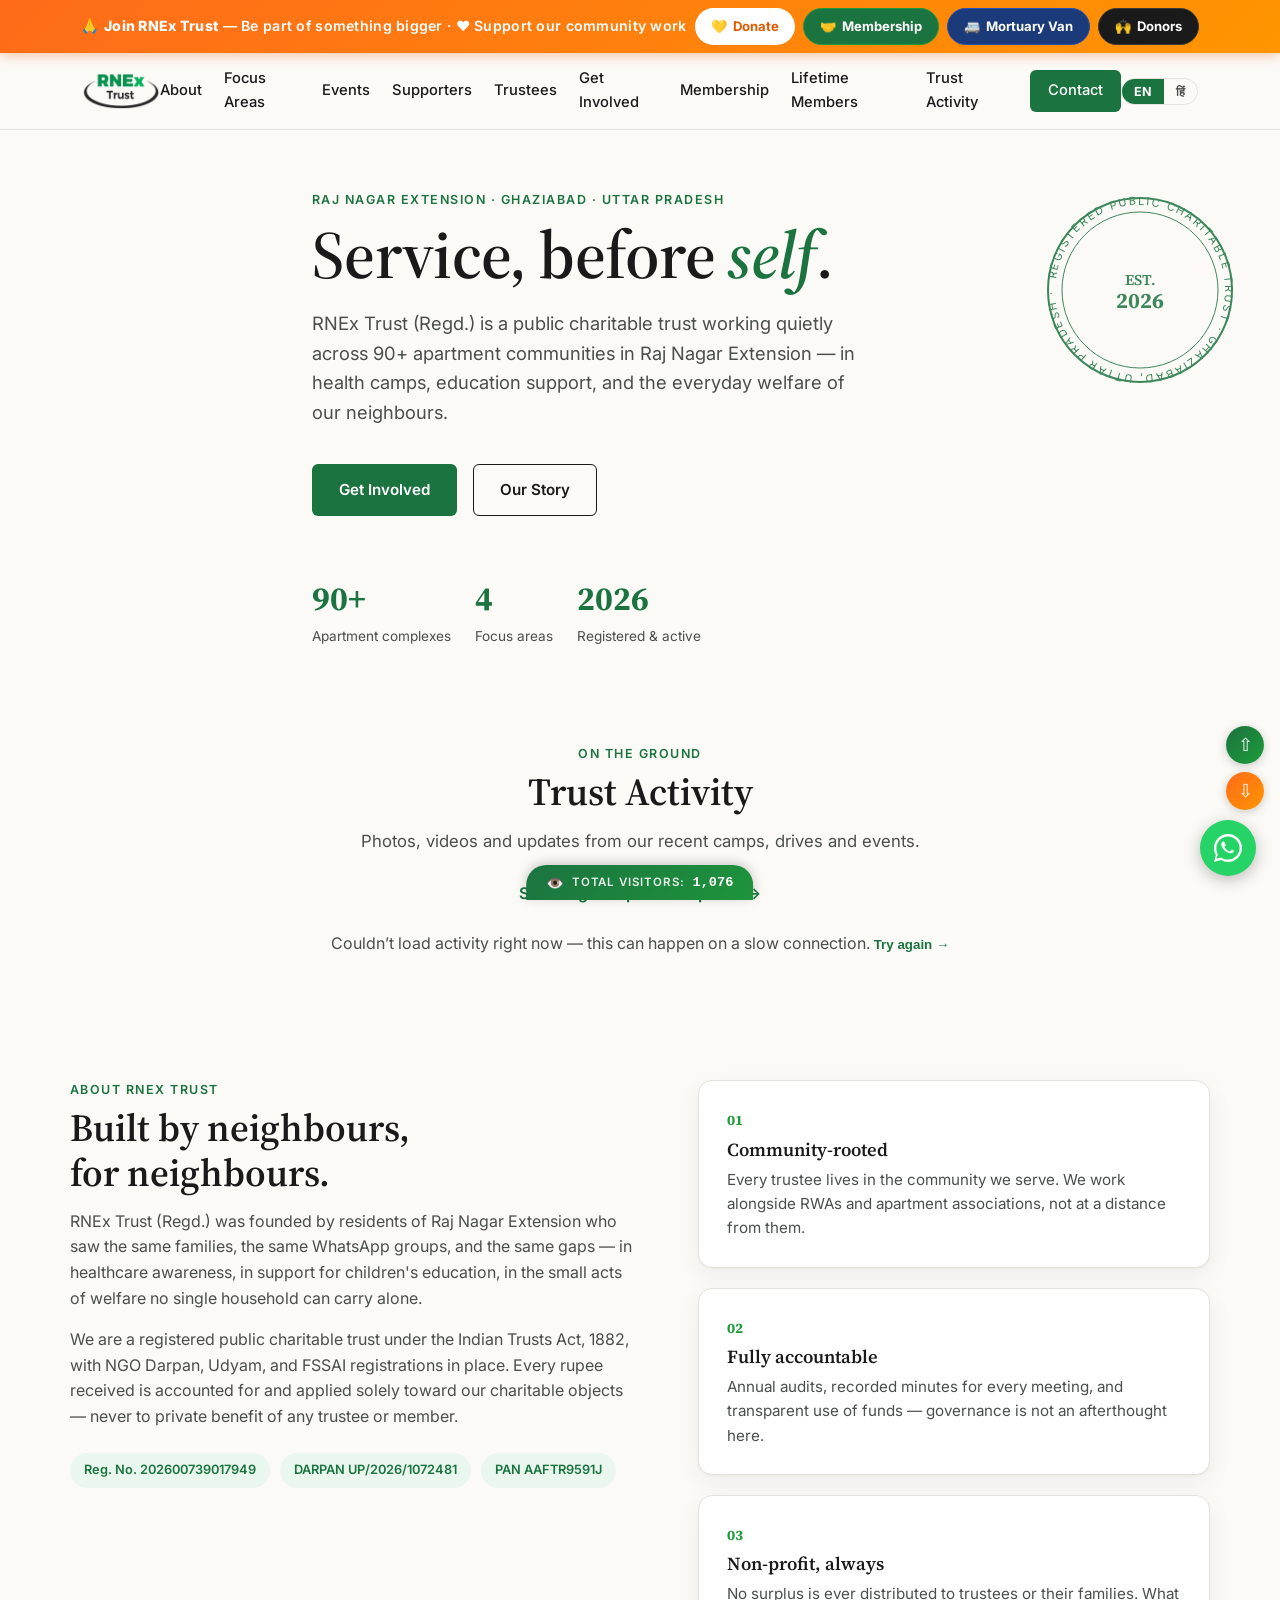
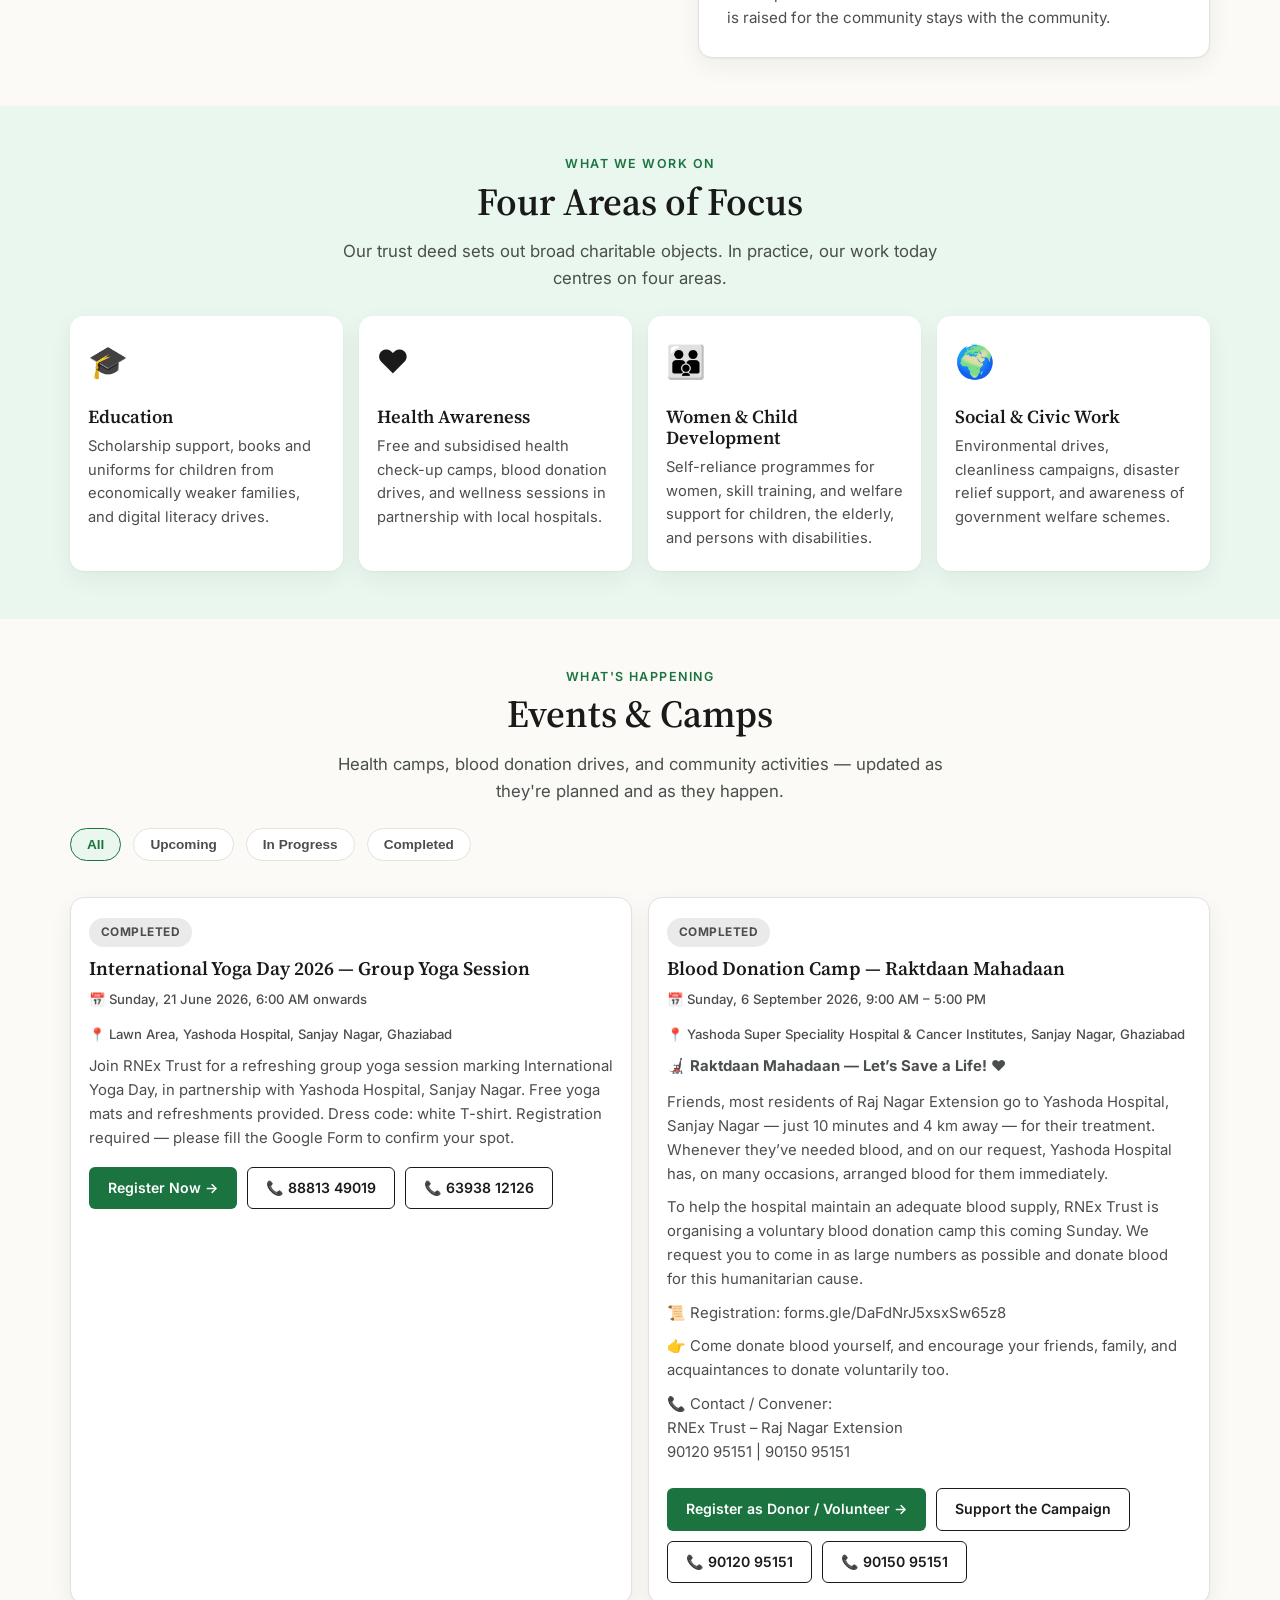
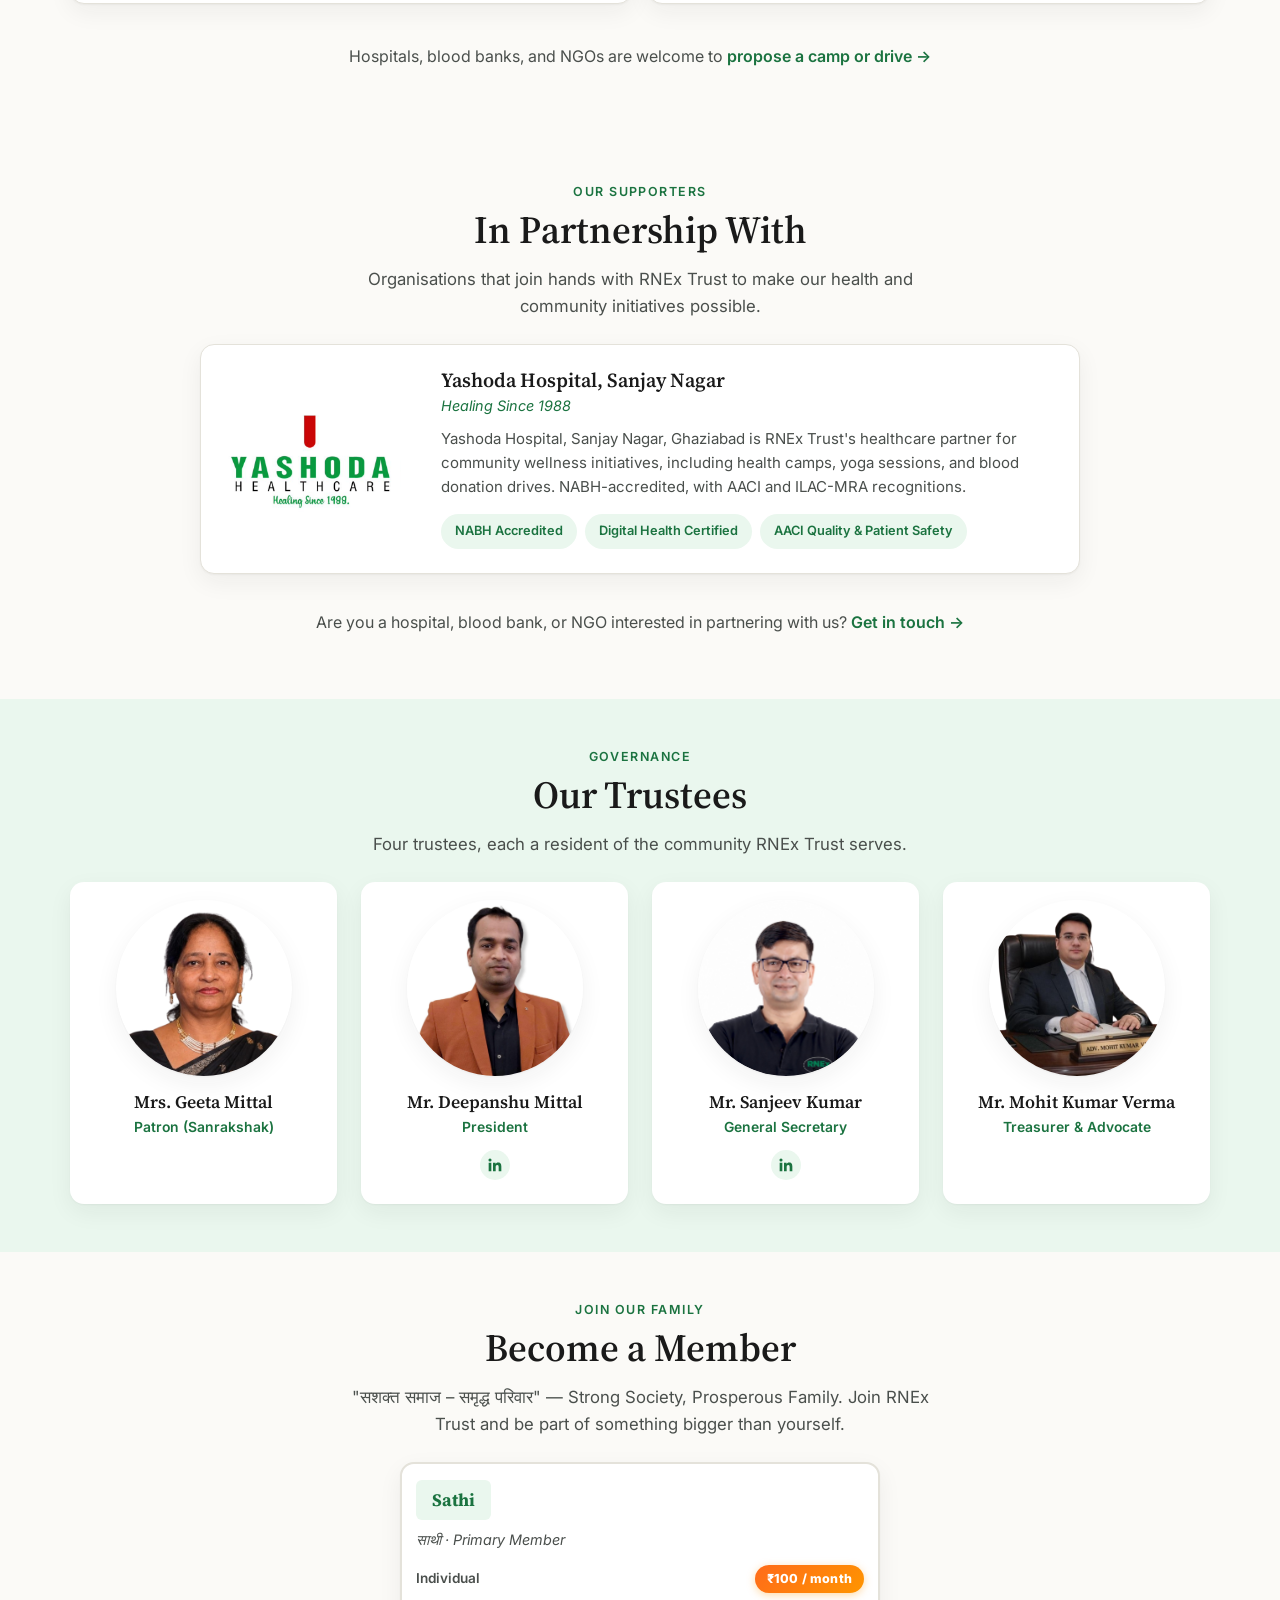
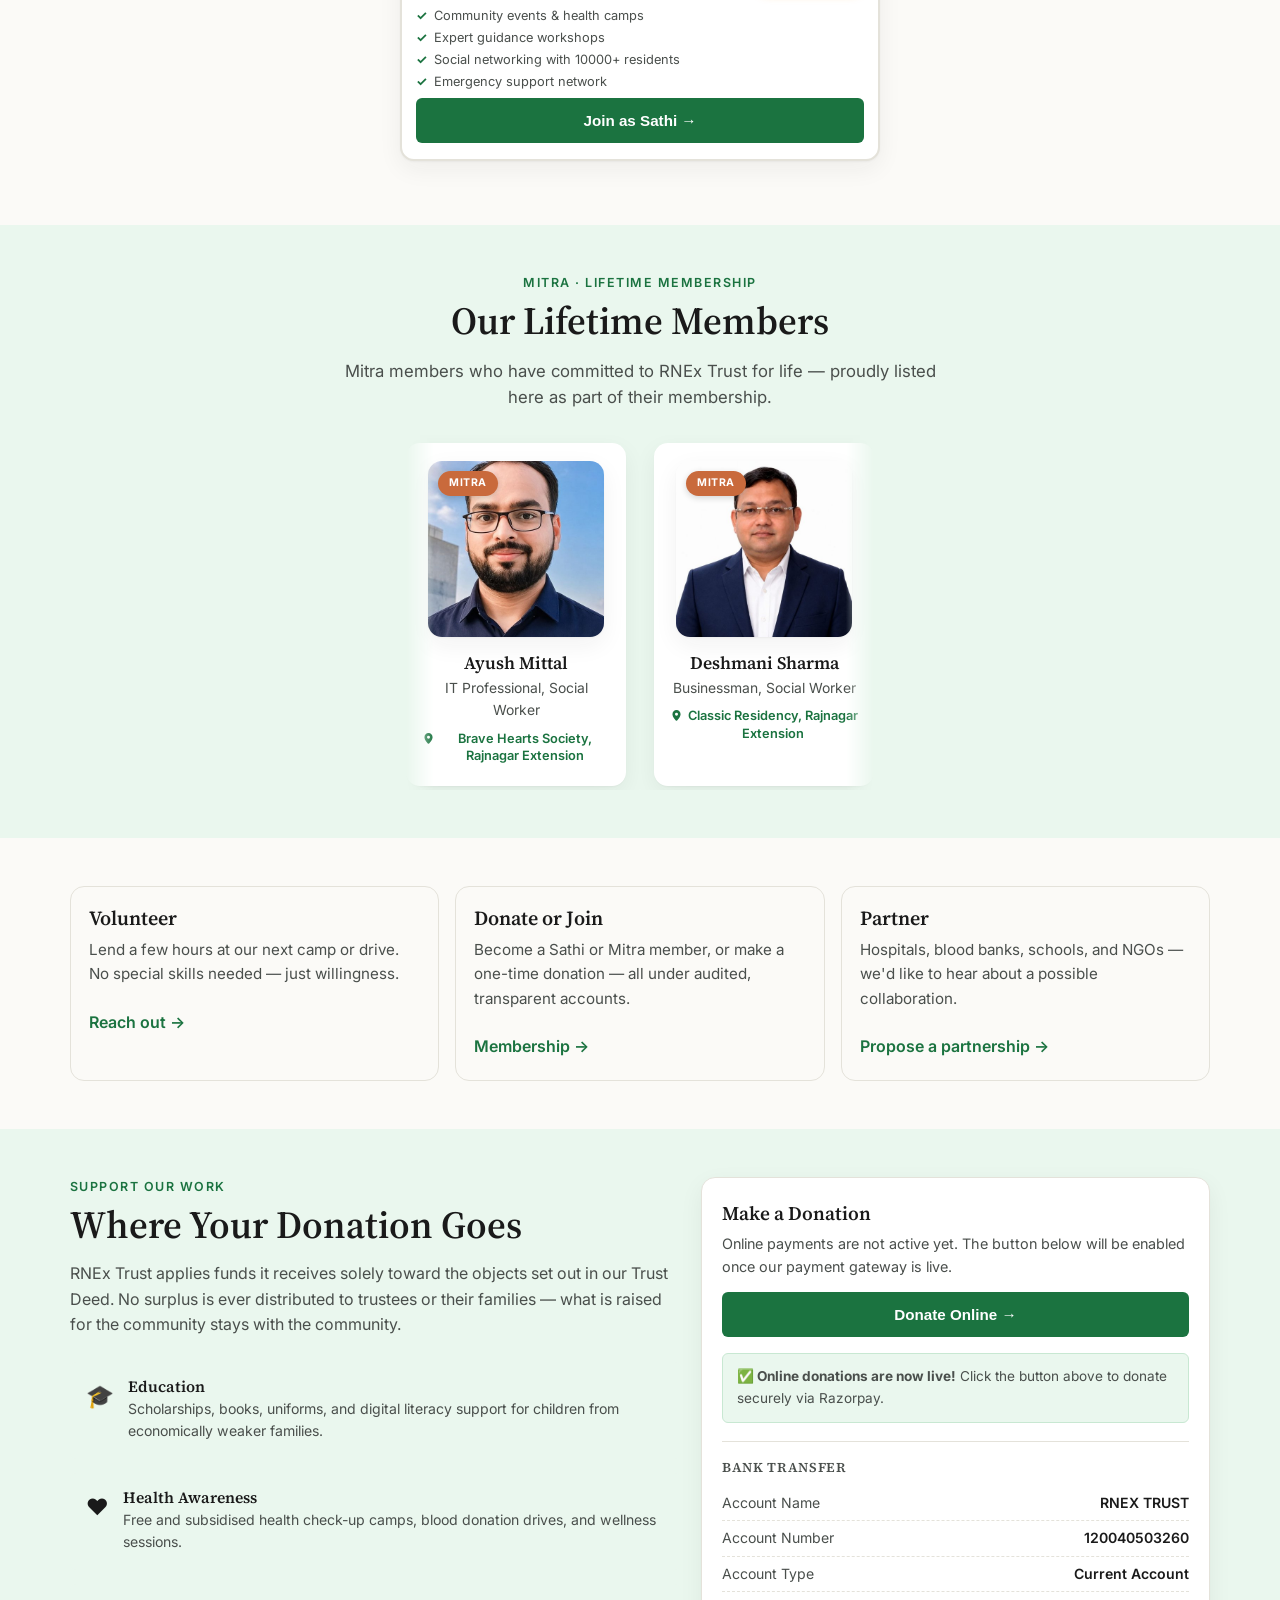
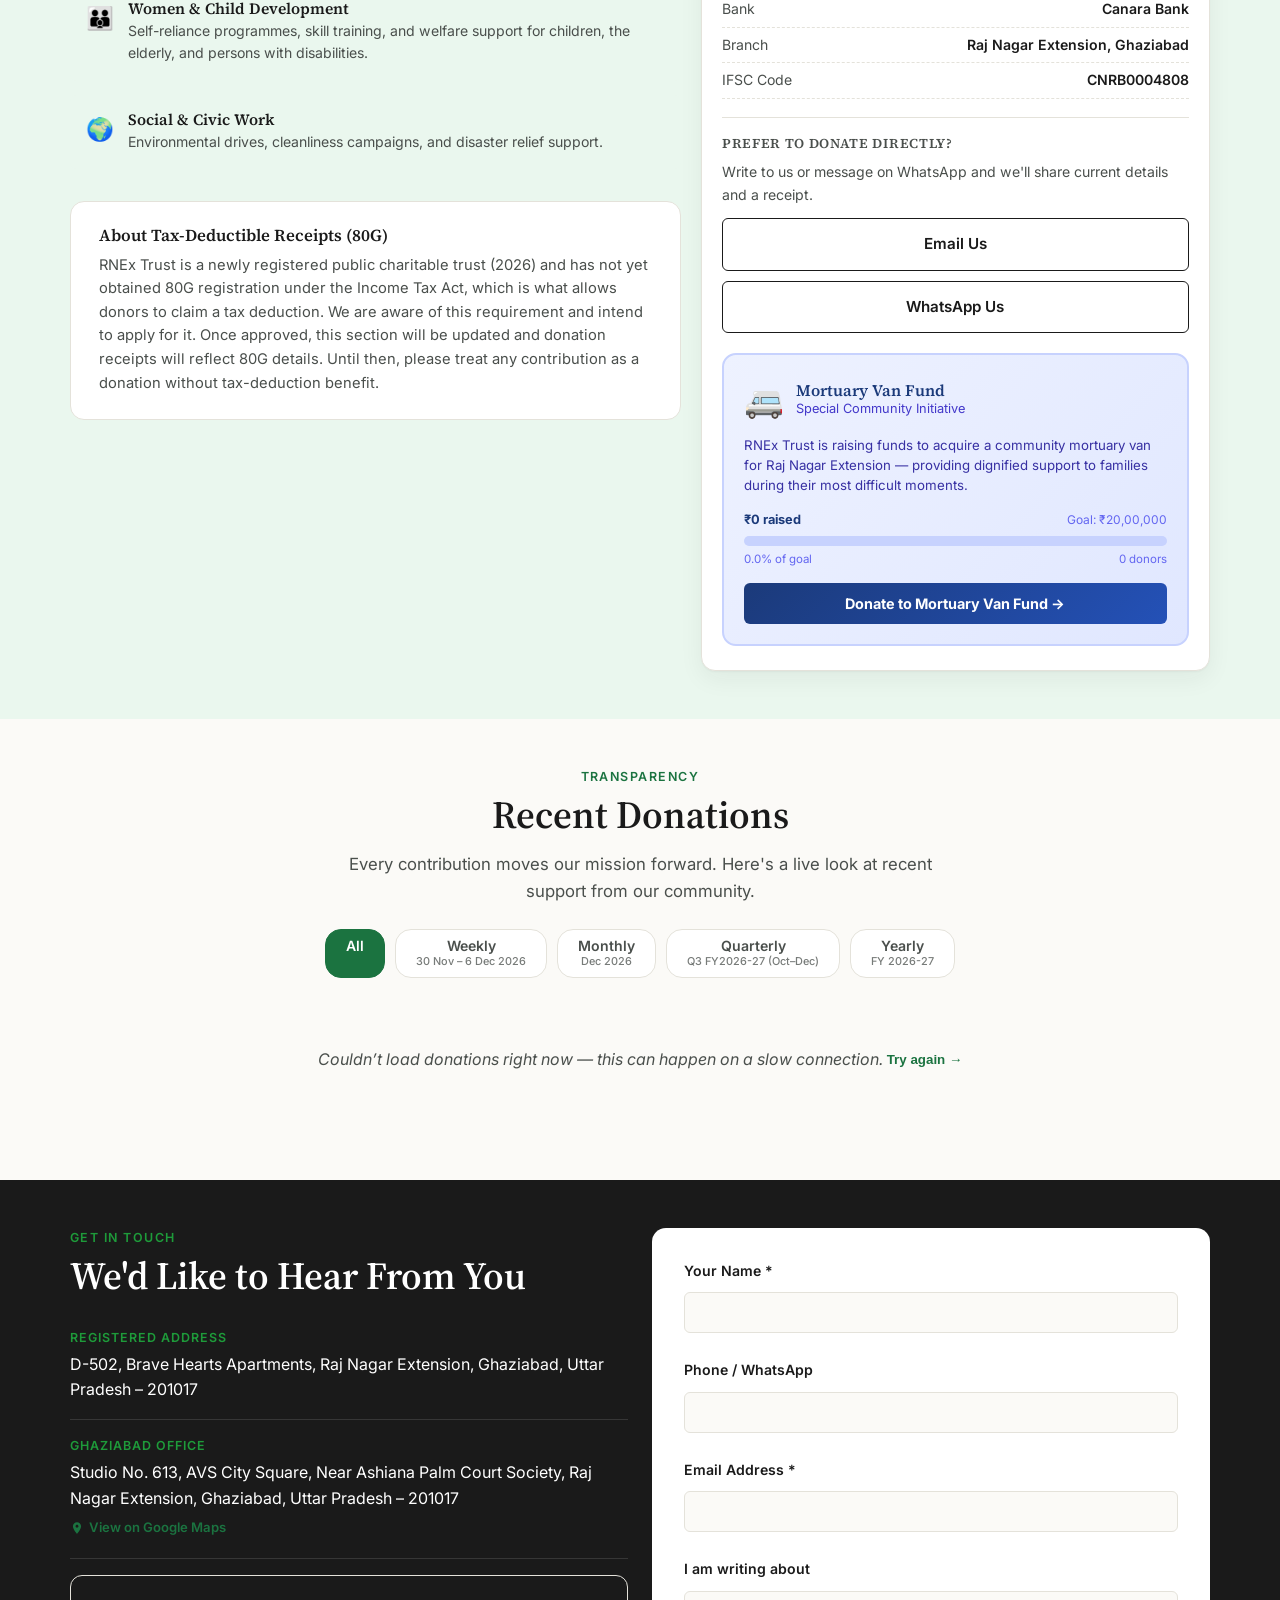
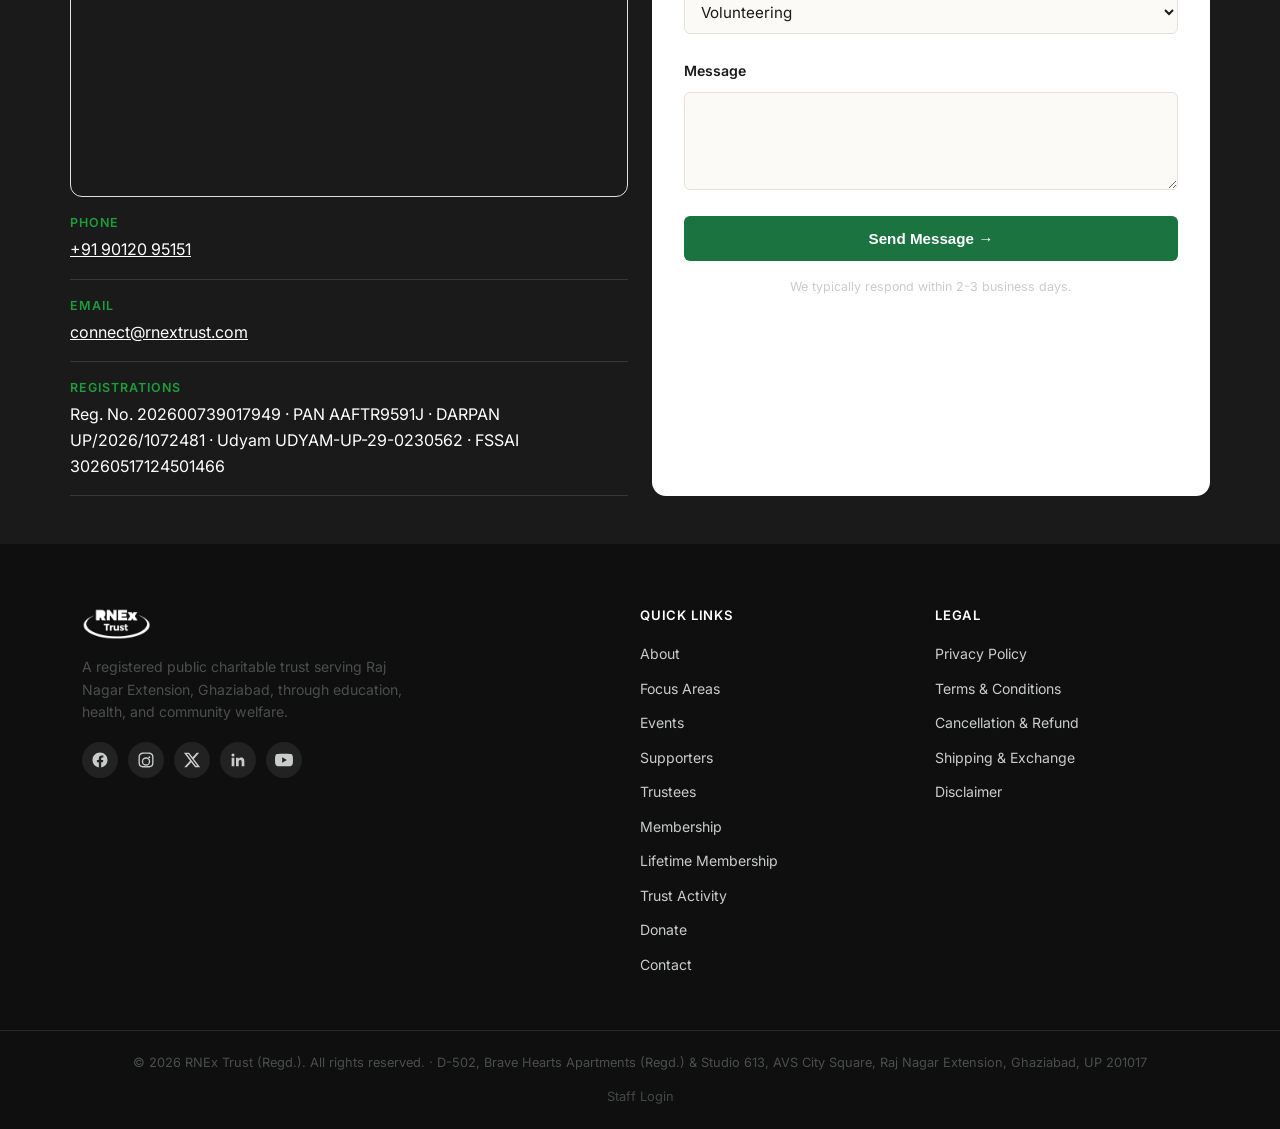
==== commit 2bef1d0e: "Update index.html" ====
--- a/index.html
+++ b/index.html
@@ -3208,23 +3208,16 @@
           <span>&#128197; Sunday, 6 September 2026, 9:00 AM &ndash; 5:00 PM</span>
           <span>&#128205; Yashoda Super Speciality Hospital &amp; Cancer Institutes, Sanjay Nagar, Ghaziabad</span>
         </div>
-        <p style="margin-bottom:2px;"><strong>&#129468; This Raksha Bandhan, take the pledge to donate blood &#129468;</strong></p>
-        <p style="font-style:italic;">&ldquo;With this thread I bind you, O protector &mdash; do not waver, do not waver.&rdquo;</p>
-        <p>Raksha Bandhan isn&rsquo;t only a festival celebrating the bond between brother and sister &mdash; it is also a vow to stand by one another through joy and sorrow, and to protect life itself. This Raksha Bandhan, let&rsquo;s be bound by the thread of blood donation. &#129468;</p>
-        <p>&#128591; Let&rsquo;s pledge that whenever a friend, neighbour, or anyone in need requires blood, we will step forward within our means and donate &mdash; becoming partners in protecting their life.</p>
-        <p style="margin-bottom:2px;"><strong>&#129468; Raktdaan Mahadaan Campaign</strong></p>
-        <p>Help us carry forward this campaign, running for the past five years:<br>
-        &#128073; Join as a Donor / Volunteer: <a href="https://forms.gle/7amRyX1fDQAF3ck57" target="_blank" rel="noopener">forms.gle/7amRyX1fDQAF3ck57</a><br>
-        &#10084;&#65039; Support financially to strengthen our Blood Donor Network: <a href="#donate">rnextrust.com/#donate</a></p>
-        <p>Let&rsquo;s tie not just a rakhi this Raksha Bandhan, but a thread of humanity that can save a life in a moment of need. &#128591;&#129468;</p>
-        <p>Wishing you a very happy and blessed Raksha Bandhan! &#127800;</p>
-        <p style="margin-bottom:0;">Warm regards,<br>
-        Deepanshu Mittal<br>
-        Convener &mdash; Raktdaan Mahadaan Campaign<br>
-        Founder &mdash; RNEx Trust<br>
-        90120 95151 / 90150 95151</p>
+        <p style="margin-bottom:2px;"><strong>&#129468; Raktdaan Mahadaan &mdash; Let&rsquo;s Save a Life! &#10084;&#65039;</strong></p>
+        <p>Friends, most residents of Raj Nagar Extension go to Yashoda Hospital, Sanjay Nagar &mdash; just 10 minutes and 4 km away &mdash; for their treatment. Whenever they&rsquo;ve needed blood, and on our request, Yashoda Hospital has, on many occasions, arranged blood for them immediately.</p>
+        <p>To help the hospital maintain an adequate blood supply, RNEx Trust is organising a voluntary blood donation camp this coming Sunday. We request you to come in as large numbers as possible and donate blood for this humanitarian cause.</p>
+        <p>&#128220; Registration: <a href="https://forms.gle/DaFdNrJ5xsxSw65z8" target="_blank" rel="noopener">forms.gle/DaFdNrJ5xsxSw65z8</a></p>
+        <p>&#128073; Come donate blood yourself, and encourage your friends, family, and acquaintances to donate voluntarily too.</p>
+        <p style="margin-bottom:0;">&#128222; Contact / Convener:<br>
+        RNEx Trust &ndash; Raj Nagar Extension<br>
+        90120 95151 | 90150 95151</p>
         <div class="event-actions" style="display:flex; flex-wrap:wrap; gap:10px; margin-top:14px;">
-          <a href="https://forms.gle/7amRyX1fDQAF3ck57" target="_blank" rel="noopener" class="btn btn-primary" style="padding:9px 18px; font-size:0.88rem;">Register as Donor / Volunteer &rarr;</a>
+          <a href="https://forms.gle/DaFdNrJ5xsxSw65z8" target="_blank" rel="noopener" class="btn btn-primary" style="padding:9px 18px; font-size:0.88rem;">Register as Donor / Volunteer &rarr;</a>
           <a href="#donate" class="btn btn-ghost" style="padding:9px 18px; font-size:0.88rem;">Support the Campaign</a>
           <a href="tel:+919012095151" class="btn btn-ghost" style="padding:9px 18px; font-size:0.88rem;">&#128222; 90120 95151</a>
           <a href="tel:+919015095151" class="btn btn-ghost" style="padding:9px 18px; font-size:0.88rem;">&#128222; 90150 95151</a>
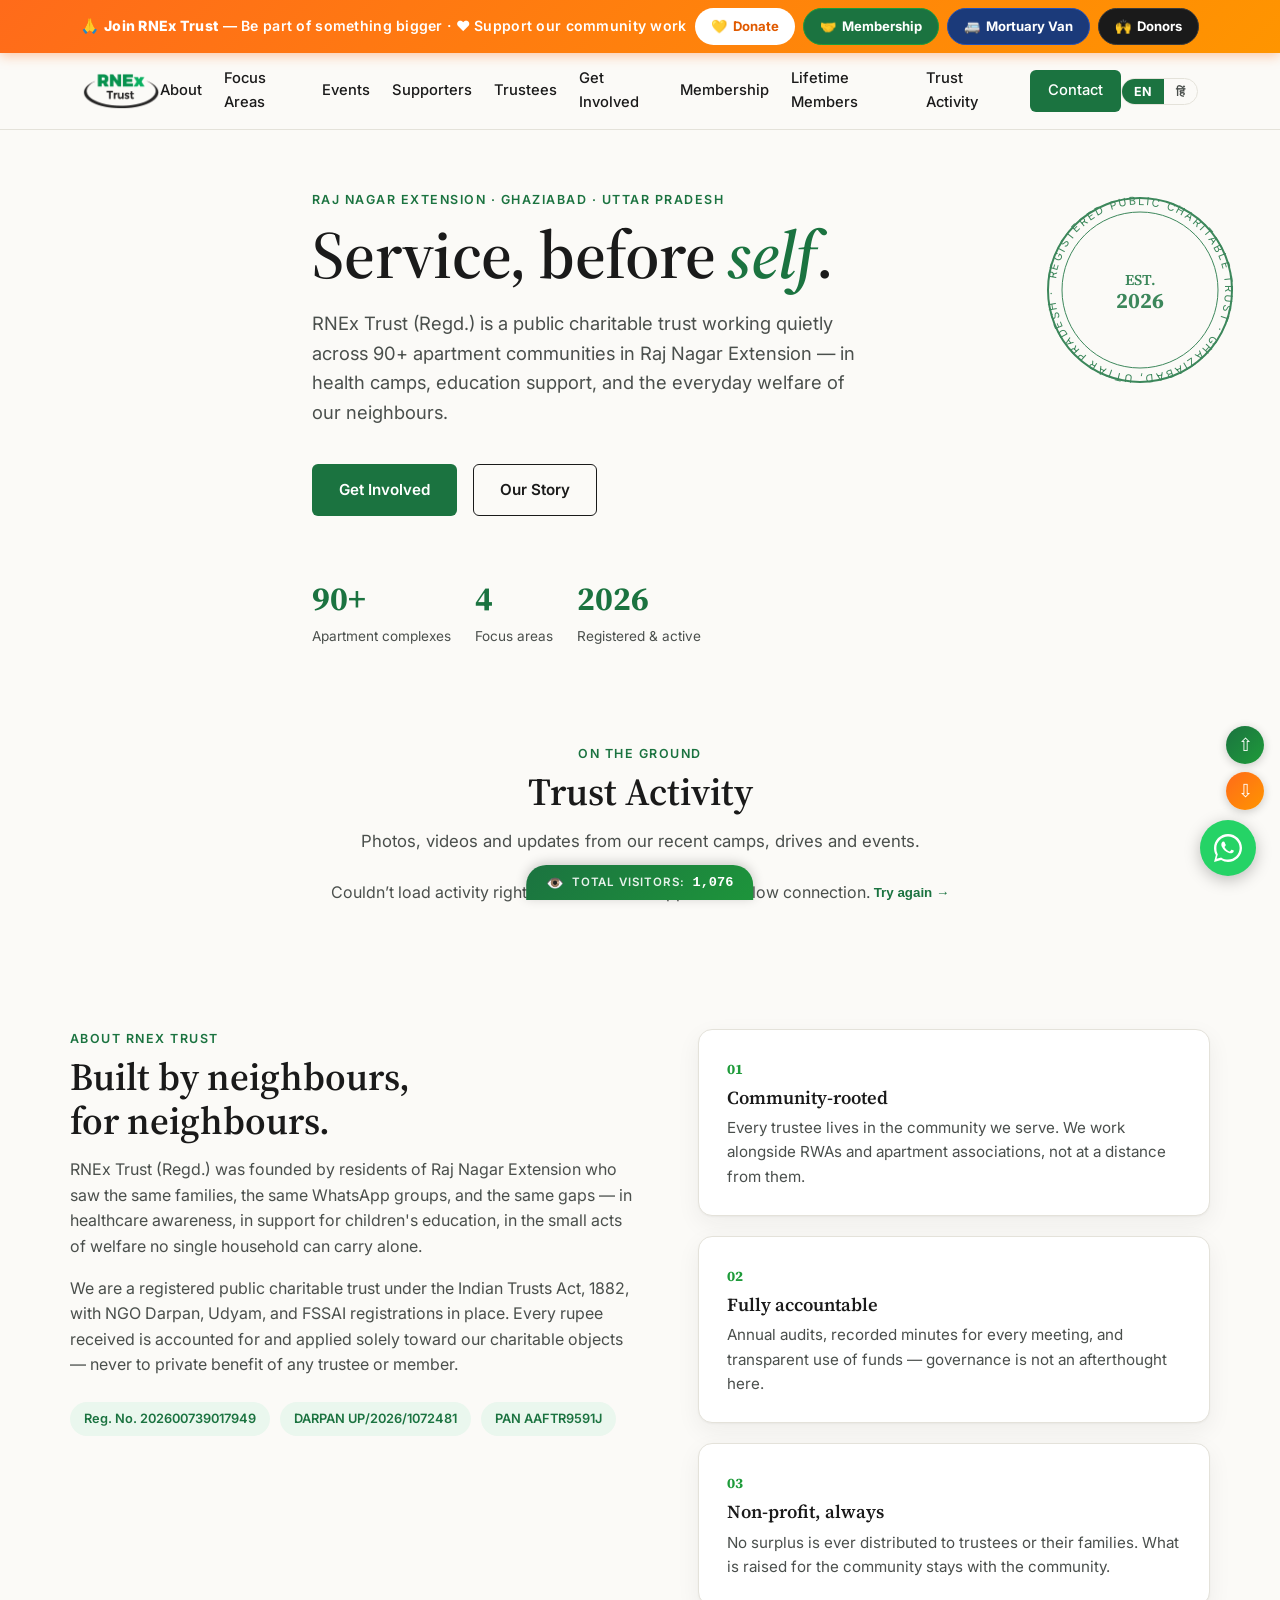
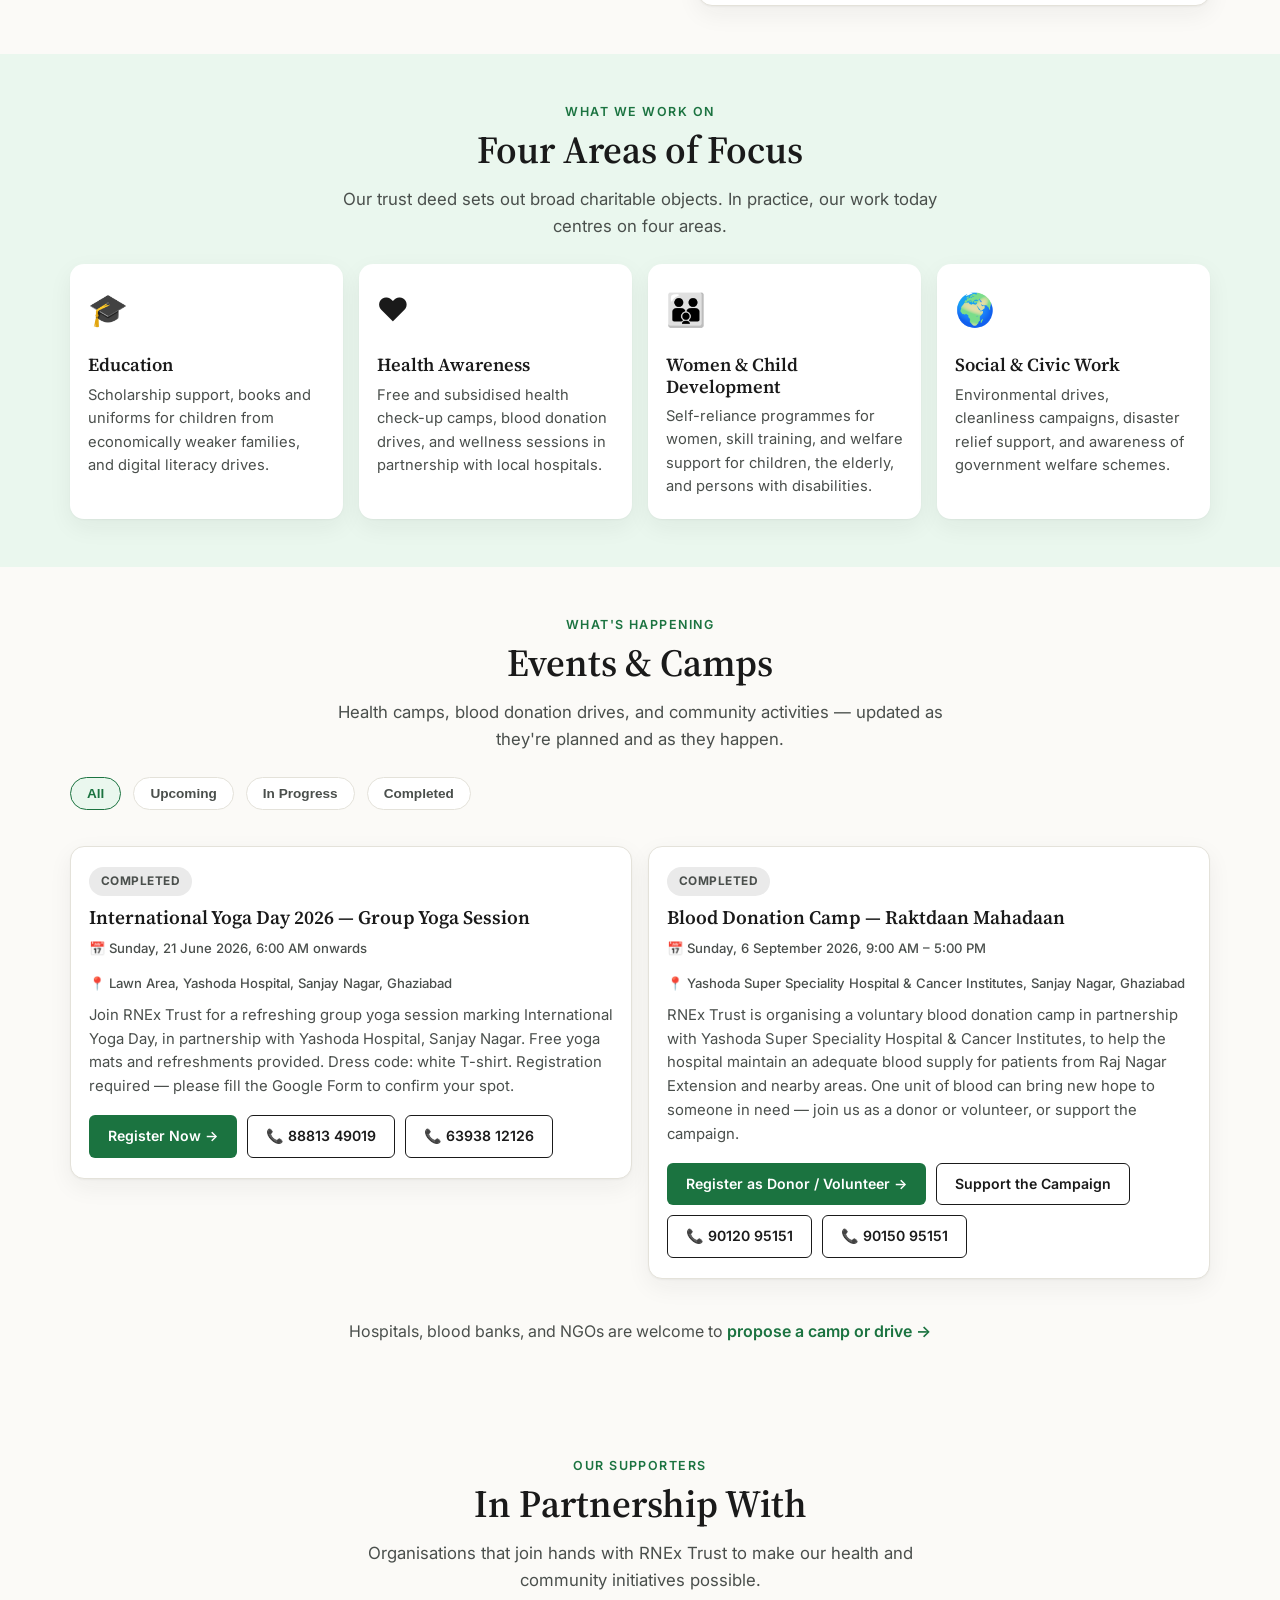
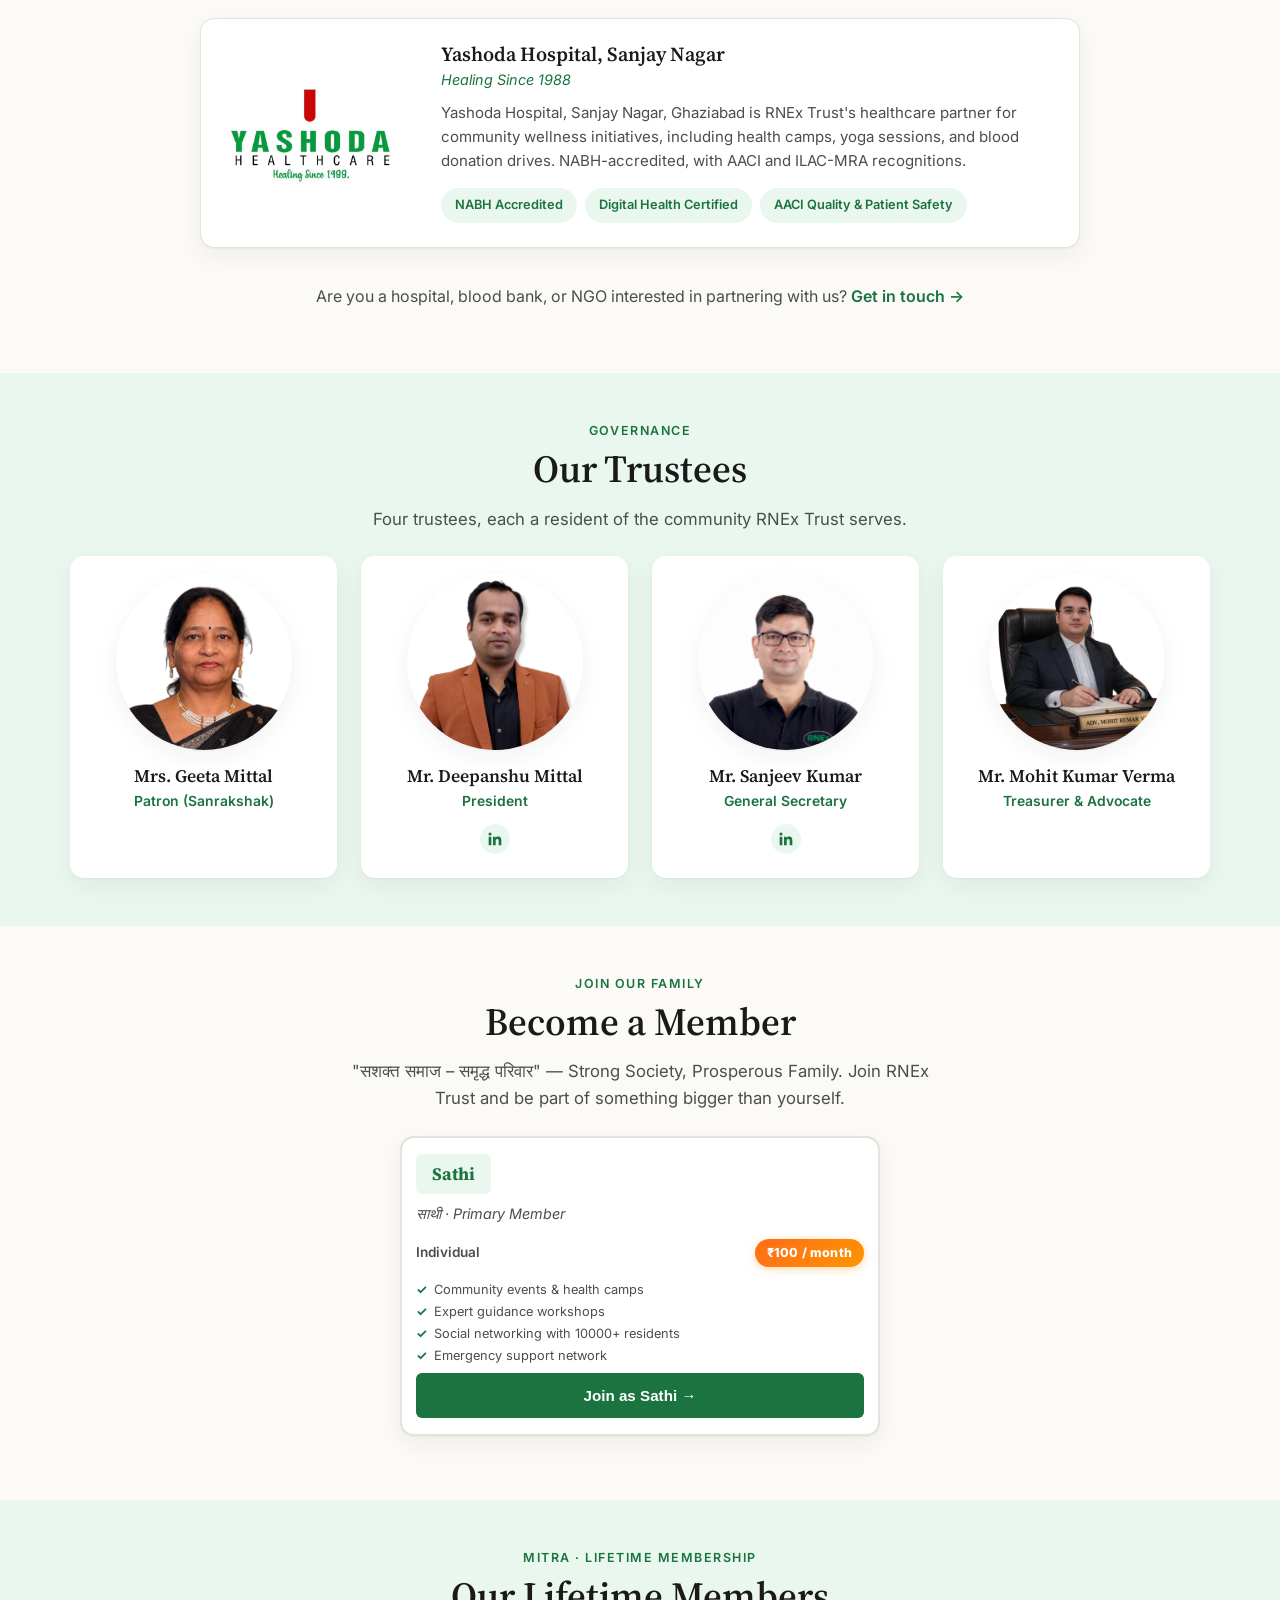
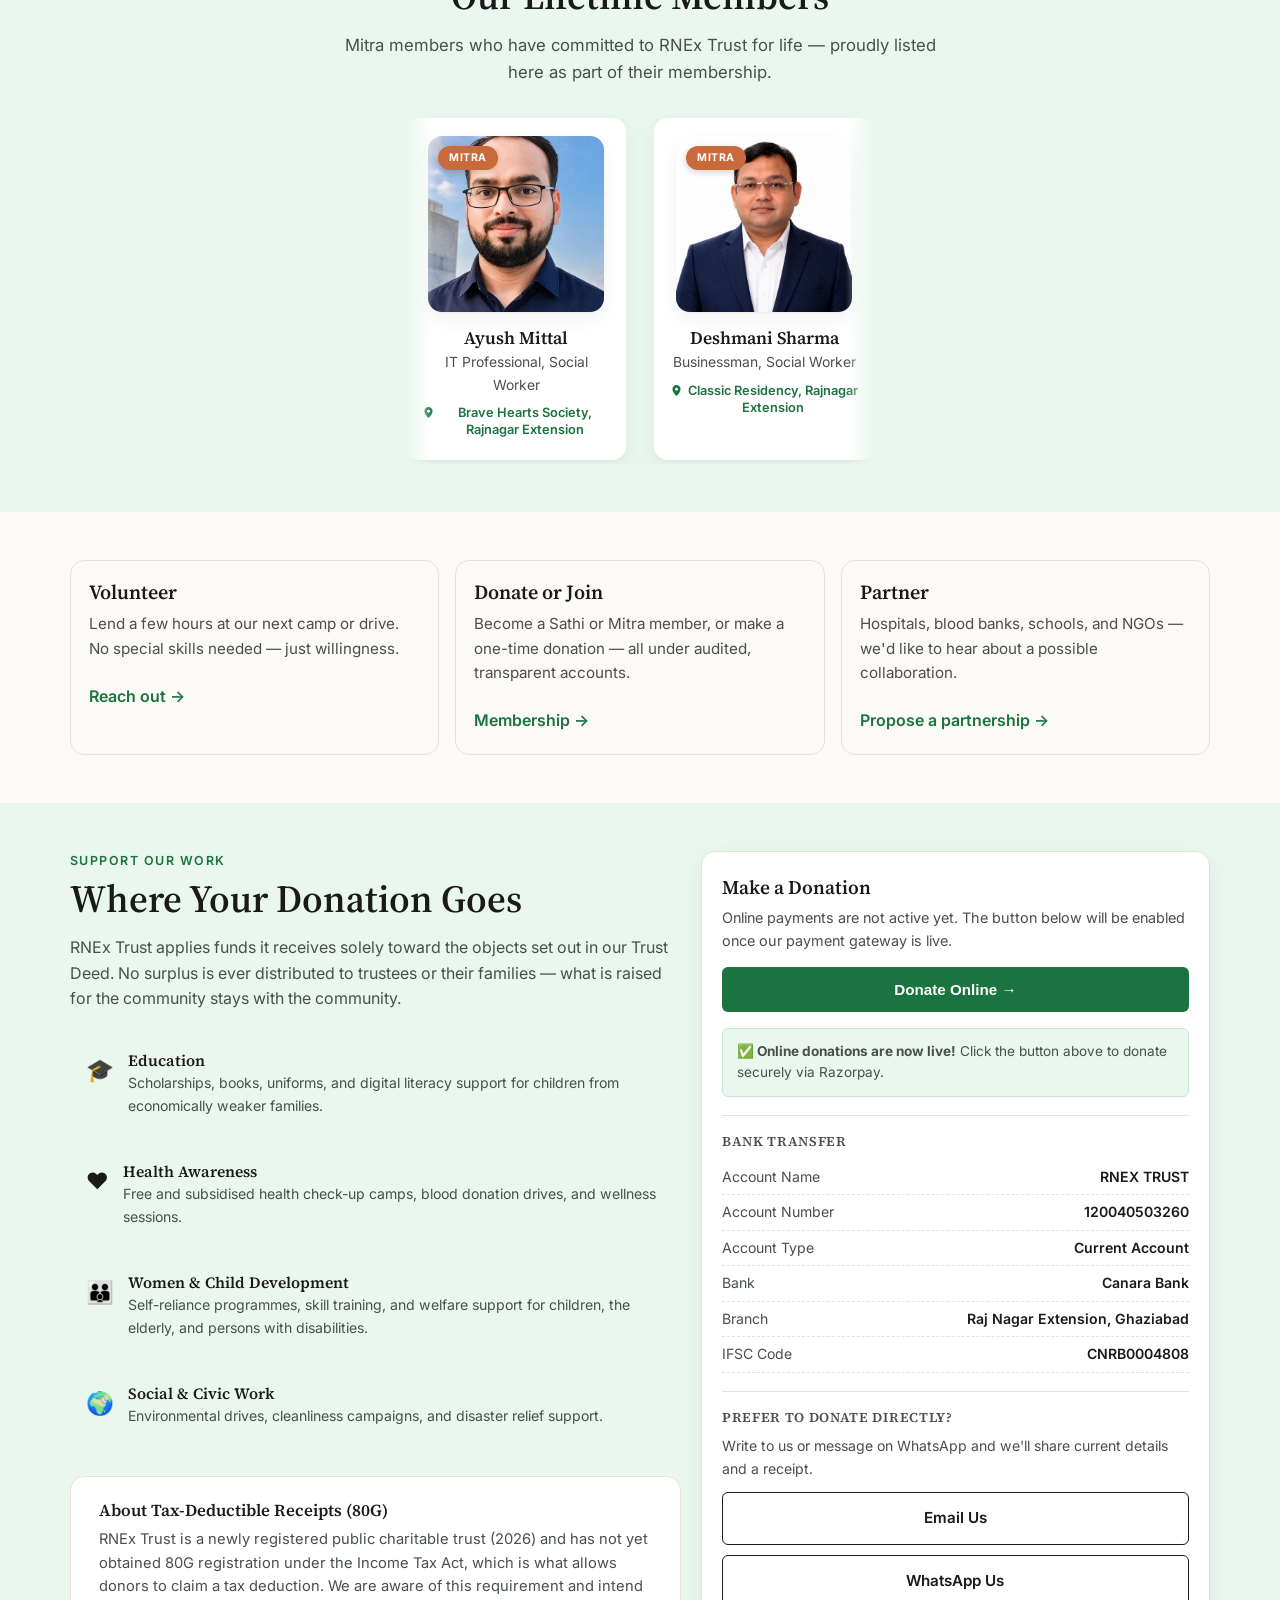
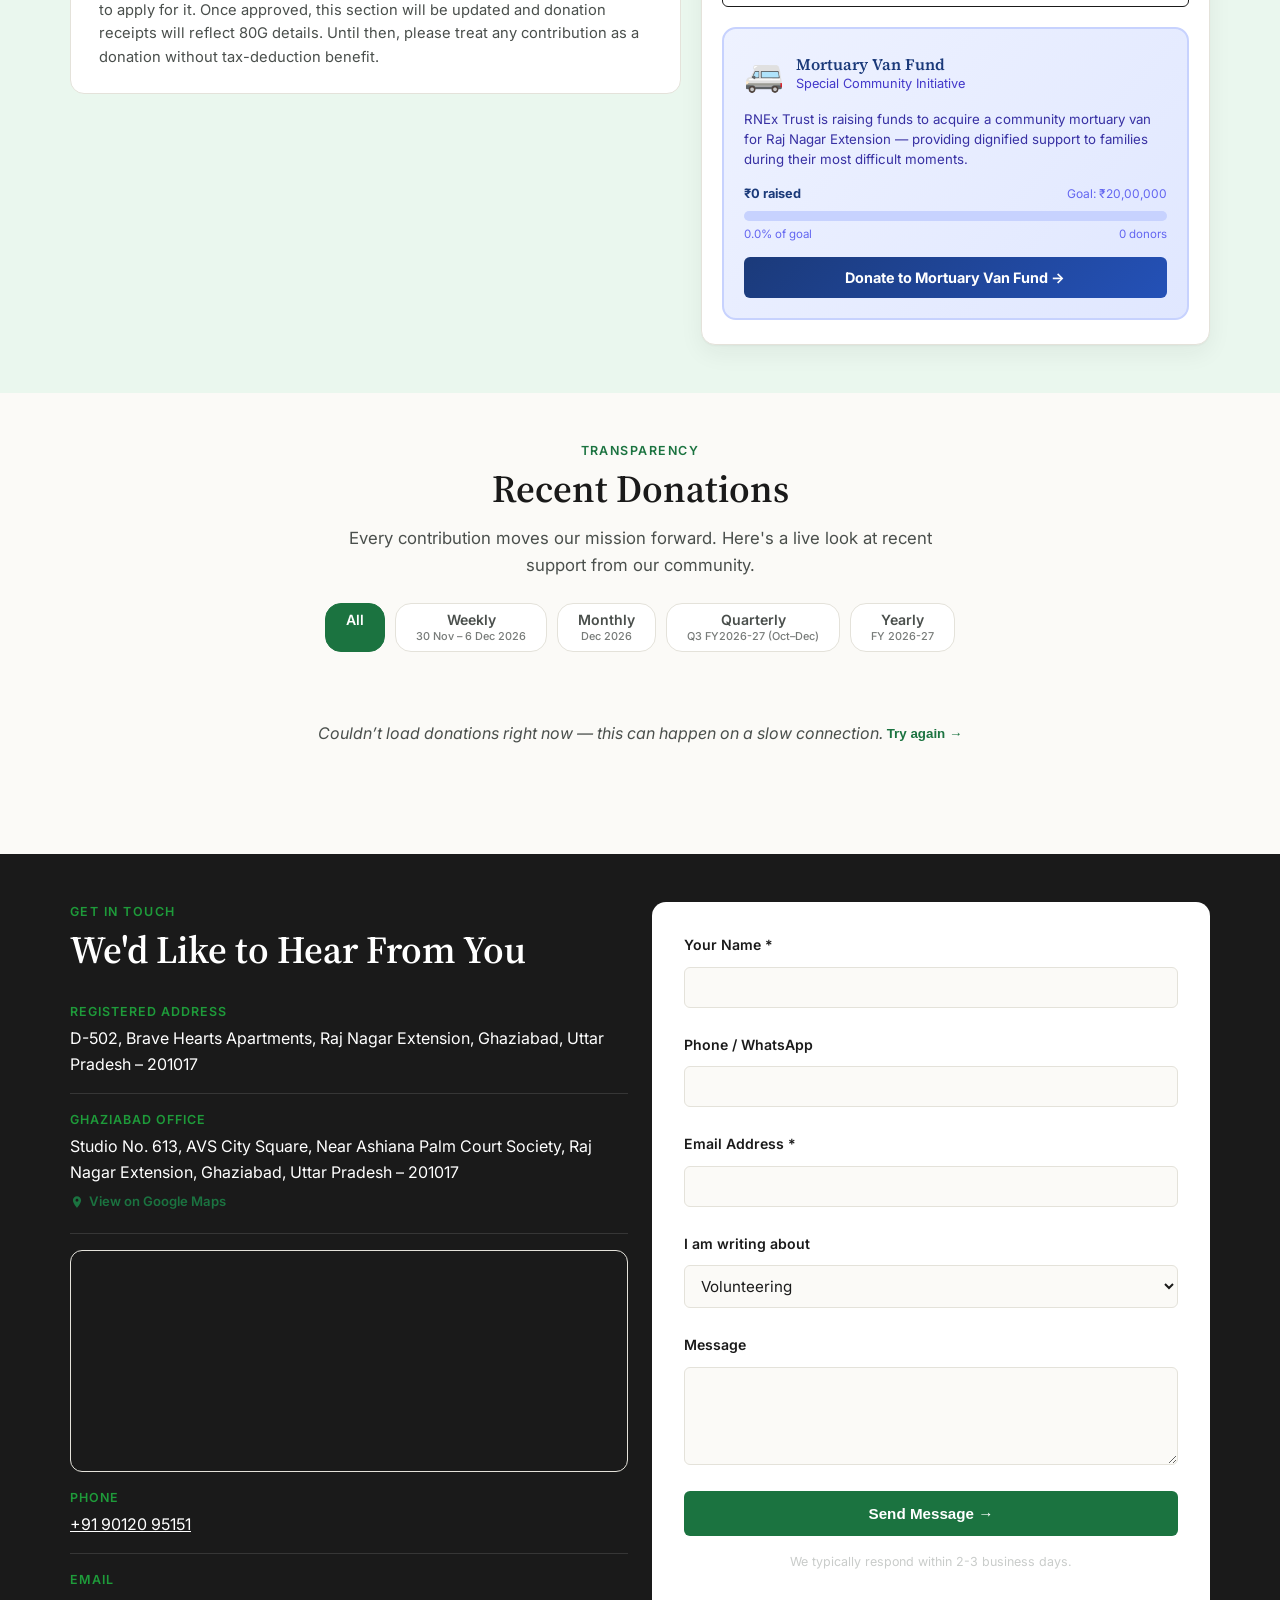
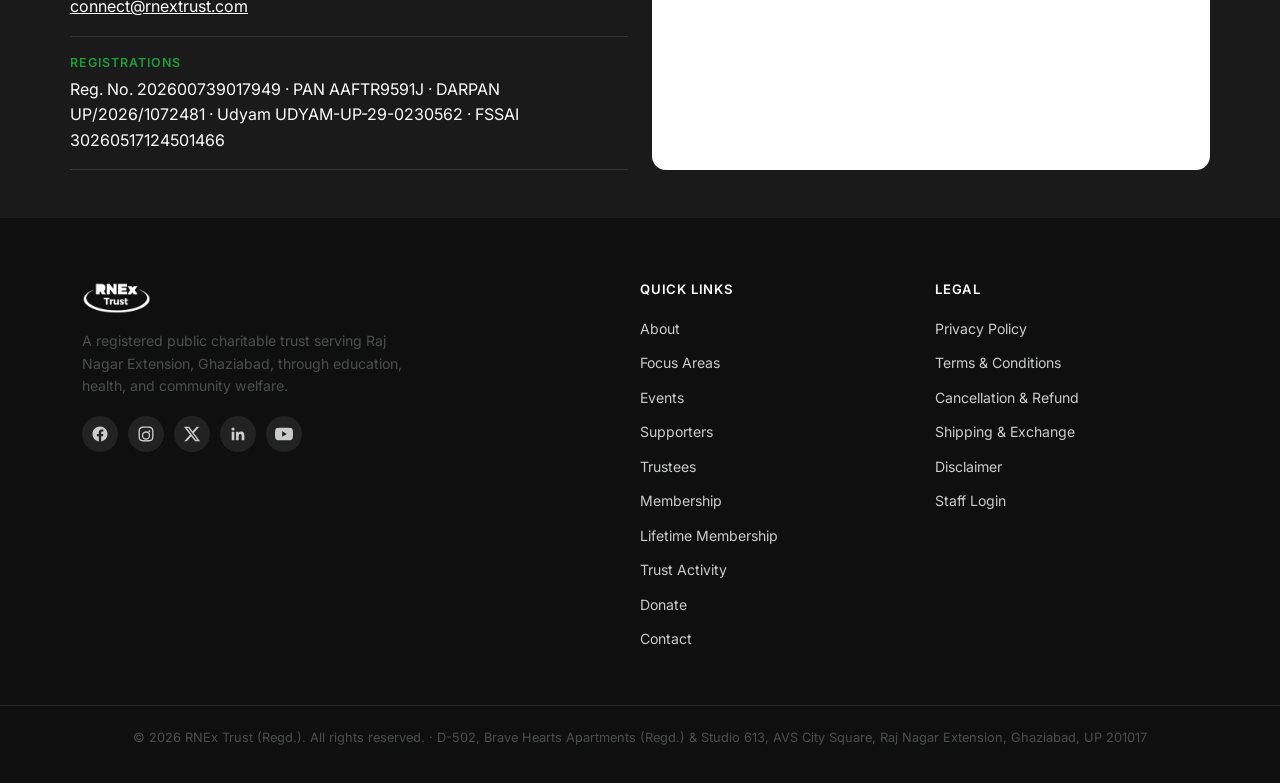
==== commit 705245f1: "Update index.html" ====
--- a/index.html
+++ b/index.html
@@ -802,6 +802,7 @@
   display: grid;
   grid-template-columns: repeat(2, 1fr);
   gap: 24px;
+  align-items: start;
 }
 .event-card {
   background: var(--paper-card);
@@ -2873,10 +2874,17 @@
      and embedded. See RNExTrust_System_FINAL.gs, "TRUST ACTIVITY /
      MEDIA FEED" section, for the backend this talks to. -->
 <style>
+  /* Compact, thumbnail-led cards (redesigned 2026-09-04 for mobile
+     readability — see Sanjeev's feedback: photos were being cropped,
+     cards took too much vertical space on phones, and there was no way
+     to scan several updates at once). Each card shows a small
+     letterboxed (never-cropped) thumbnail, heading, a 2-line text
+     preview, and a "...more" link that opens the full post in a modal
+     — the image is never cut off there either. */
   .activity-grid {
     display: grid;
-    grid-template-columns: repeat(auto-fill, minmax(280px, 1fr));
-    gap: 22px;
+    grid-template-columns: repeat(auto-fill, minmax(200px, 1fr));
+    gap: 16px;
     margin-top: 28px;
   }
   .activity-card {
@@ -2887,20 +2895,80 @@
     box-shadow: var(--shadow-card);
     display: flex;
     flex-direction: column;
-  }
-  .activity-card-media { position: relative; width: 100%; aspect-ratio: 16 / 10; background: var(--green-tint); overflow: hidden; }
-  .activity-card-media img { width: 100%; height: 100%; object-fit: cover; display: block; }
-  .activity-card-media-video iframe { width: 100%; height: 100%; border: 0; display: block; }
-  .activity-card-body { padding: 16px 18px 18px; display: flex; flex-direction: column; gap: 6px; flex: 1; }
+    cursor: pointer;
+    text-align: left;
+  }
+  /* object-fit: contain (not cover) + a neutral fill behind the image
+     means any photo — portrait, landscape, a dense poster like the
+     blood-camp flyer — always shows in full, letterboxed rather than
+     cropped. */
+  .activity-card-media {
+    position: relative;
+    width: 100%;
+    aspect-ratio: 4 / 3;
+    background: var(--paper);
+    overflow: hidden;
+    display: flex;
+    align-items: center;
+    justify-content: center;
+  }
+  .activity-card-media img { width: 100%; height: 100%; object-fit: contain; display: block; }
+  .activity-card-media-video::after {
+    content: '\25B6';
+    position: absolute;
+    top: 50%; left: 50%;
+    transform: translate(-50%, -50%);
+    width: 40px; height: 40px;
+    background: rgba(26,26,26,0.6);
+    color: #fff;
+    border-radius: 50%;
+    display: flex; align-items: center; justify-content: center;
+    font-size: 0.85rem;
+    pointer-events: none;
+  }
+  .activity-card-body { padding: 12px 14px 14px; display: flex; flex-direction: column; gap: 4px; flex: 1; }
   .activity-card-text-only .activity-card-body { background: var(--green-tint); }
-  .activity-card-date { font-size: 0.74rem; color: var(--ink-soft); text-transform: uppercase; letter-spacing: 0.4px; }
-  .activity-card-title { font-size: 1.05rem; font-weight: 700; color: var(--ink); margin: 0; line-height: 1.3; }
-  .activity-card-text { font-size: 0.9rem; color: var(--ink-soft); line-height: 1.5; margin: 0; white-space: pre-wrap; }
+  .activity-card-date { font-size: 0.68rem; color: var(--ink-soft); text-transform: uppercase; letter-spacing: 0.4px; }
+  .activity-card-title {
+    font-size: 0.92rem; font-weight: 700; color: var(--ink); margin: 0; line-height: 1.3;
+    display: -webkit-box; -webkit-line-clamp: 2; -webkit-box-orient: vertical; overflow: hidden;
+  }
+  .activity-card-text {
+    font-size: 0.82rem; color: var(--ink-soft); line-height: 1.45; margin: 0;
+    display: -webkit-box; -webkit-line-clamp: 2; -webkit-box-orient: vertical; overflow: hidden;
+  }
+  .activity-card-more { font-size: 0.78rem; font-weight: 700; color: var(--green-deep); margin-top: 2px; }
   .activity-empty { text-align: center; color: var(--ink-soft); margin-top: 24px; }
   .activity-actions { text-align: center; margin-top: 28px; }
   @media (max-width: 640px) {
-    .activity-grid { grid-template-columns: 1fr; }
-  }
+    .activity-grid { grid-template-columns: repeat(2, 1fr); gap: 12px; }
+    .activity-card-body { padding: 10px 10px 12px; gap: 3px; }
+    .activity-card-title { font-size: 0.82rem; }
+    .activity-card-text { font-size: 0.74rem; -webkit-line-clamp: 2; }
+    .activity-card-date { font-size: 0.62rem; }
+  }
+  @media (max-width: 360px) {
+    .activity-grid { gap: 8px; }
+  }
+
+  /* Full-post modal — opened by tapping a card or its "...more" link.
+     Reuses the site's existing .modal-overlay/.modal-box open/close
+     system (data-close, backdrop click, Escape all already wired up
+     generically for every .modal-overlay present at page load). */
+  #activityPostModal .modal-box { max-width: 640px; padding: 0; overflow: hidden; }
+  #activityPostModal .modal-close { background: rgba(26,26,26,0.55); }
+  #activityPostModal .modal-close:hover,
+  #activityPostModal .modal-close:active { background: rgba(26,26,26,0.75); }
+  #activityPostModal .apm-media {
+    width: 100%; max-height: 60vh; background: var(--paper);
+    display: flex; align-items: center; justify-content: center; overflow: hidden;
+  }
+  #activityPostModal .apm-media img { width: 100%; height: 100%; max-height: 60vh; object-fit: contain; display: block; }
+  #activityPostModal .apm-media iframe { width: 100%; aspect-ratio: 16 / 9; border: 0; display: block; }
+  #activityPostModal .apm-body { padding: 22px 24px 26px; }
+  #activityPostModal .apm-date { font-size: 0.76rem; color: var(--ink-soft); text-transform: uppercase; letter-spacing: 0.4px; }
+  #activityPostModal .apm-title { margin: 6px 0 14px; font-size: 1.3rem; }
+  #activityPostModal .apm-text { white-space: pre-wrap; line-height: 1.6; color: var(--ink-soft); font-size: 0.95rem; margin: 0; }
 </style>
 
 <section class="section" id="trust-activity">
@@ -2908,7 +2976,6 @@
     <p class="eyebrow center">On the Ground</p>
     <h2 class="center">Trust Activity</h2>
     <p class="section-lede center">Photos, videos and updates from our recent camps, drives and events.</p>
-    <p class="center" style="margin:-6px 0 20px;"><a href="#" data-modal="trustAdminModal" class="link-arrow">Staff Login — post an update &rarr;</a></p>
 
     <p class="activity-empty" id="activityLoading">Loading recent activity&hellip;</p>
     <div class="activity-grid" id="activityGrid" style="display:none;"></div>
@@ -2923,6 +2990,23 @@
     </div>
   </div>
 </section>
+
+<!-- Full-post view, opened by tapping any Trust Activity card. Content
+     is filled in by JS from the same post data the card was built from —
+     nothing is re-fetched. Uses the site's existing generic modal
+     open/close wiring (data-close / backdrop click / Escape). -->
+<div class="modal-overlay" id="activityPostModal">
+  <div class="modal-box">
+    <button class="modal-close" data-close type="button">&times;</button>
+    <div class="apm-media" id="apmMedia" style="display:none;"></div>
+    <div class="apm-body">
+      <span class="apm-date" id="apmDate"></span>
+      <h2 class="apm-title" id="apmTitle"></h2>
+      <p class="apm-text" id="apmText"></p>
+    </div>
+  </div>
+</div>
+
 <script>
 (function () {
   var ALL_POSTS = [];
@@ -2935,7 +3019,12 @@
     empty: document.getElementById('activityEmpty'),
     error: document.getElementById('activityError'),
     retry: document.getElementById('activityRetry'),
-    viewMore: document.getElementById('activityViewMore')
+    viewMore: document.getElementById('activityViewMore'),
+    modal: document.getElementById('activityPostModal'),
+    apmMedia: document.getElementById('apmMedia'),
+    apmDate: document.getElementById('apmDate'),
+    apmTitle: document.getElementById('apmTitle'),
+    apmText: document.getElementById('apmText')
   };
 
   function escapeHTML(str) {
@@ -2959,29 +3048,70 @@
     return dt.getDate() + ' ' + months[dt.getMonth()] + ' ' + dt.getFullYear();
   }
 
-  function mediaHTML(post) {
+  // Compact card thumbnail. Photos use object-fit:contain in CSS so the
+  // whole image always shows (letterboxed on a neutral background,
+  // never cropped) — a small thumbnail here, the full-size image again
+  // in the "...more" modal. Videos show the YouTube thumbnail image
+  // with a play-icon overlay rather than loading a live iframe per
+  // card (lighter on mobile data + faster scrolling); the actual
+  // embedded player only loads once someone opens the full post.
+  function thumbHTML(post) {
     if (post.mediaType === 'Photo' && post.imageUrl) {
       return '<div class="activity-card-media"><img src="' + escapeHTML(post.imageUrl) + '" alt="' + escapeHTML(post.title) + '" loading="lazy"></div>';
     }
     if (post.mediaType === 'Video' && post.youtubeId) {
-      return '<div class="activity-card-media activity-card-media-video"><iframe src="https://www.youtube.com/embed/' + escapeHTML(post.youtubeId) + '" title="' + escapeHTML(post.title) + '" loading="lazy" allowfullscreen></iframe></div>';
+      var thumbUrl = 'https://img.youtube.com/vi/' + encodeURIComponent(post.youtubeId) + '/hqdefault.jpg';
+      return '<div class="activity-card-media activity-card-media-video"><img src="' + thumbUrl + '" alt="' + escapeHTML(post.title) + '" loading="lazy"></div>';
     }
     return '';
   }
 
   function cardHTML(post) {
-    var media = mediaHTML(post);
+    var thumb = thumbHTML(post);
     return (
-      '<div class="activity-card' + (media ? '' : ' activity-card-text-only') + '">' +
-        media +
+      '<div class="activity-card' + (thumb ? '' : ' activity-card-text-only') + '" data-id="' + escapeHTML(post.id) + '">' +
+        thumb +
         '<div class="activity-card-body">' +
           '<span class="activity-card-date">' + formatDisplayDate(post.date) + '</span>' +
           '<h3 class="activity-card-title">' + escapeHTML(post.title) + '</h3>' +
           (post.body ? '<p class="activity-card-text">' + escapeHTML(post.body) + '</p>' : '') +
+          '<span class="activity-card-more">Read more &rarr;</span>' +
         '</div>' +
       '</div>'
     );
   }
+
+  // Opens the full post in a modal, reusing the site's existing
+  // .modal-overlay/.modal-box open+close system (backdrop click,
+  // Escape, and the close button are already wired up generically for
+  // every modal present at page load — see the "Modals" script further
+  // down the page). The video iframe is only created here, on demand,
+  // not in the card itself.
+  function openPost(post) {
+    if (!els.modal) return;
+    els.apmDate.textContent = formatDisplayDate(post.date);
+    els.apmTitle.textContent = post.title || '';
+    els.apmText.textContent = post.body || '';
+
+    var mediaHtml = '';
+    if (post.mediaType === 'Photo' && post.imageUrl) {
+      mediaHtml = '<img src="' + escapeHTML(post.imageUrl) + '" alt="' + escapeHTML(post.title) + '">';
+    } else if (post.mediaType === 'Video' && post.youtubeId) {
+      mediaHtml = '<iframe src="https://www.youtube.com/embed/' + escapeHTML(post.youtubeId) + '" title="' + escapeHTML(post.title) + '" allowfullscreen></iframe>';
+    }
+    els.apmMedia.innerHTML = mediaHtml;
+    els.apmMedia.style.display = mediaHtml ? '' : 'none';
+
+    els.modal.classList.add('open');
+  }
+
+  els.grid.addEventListener('click', function (ev) {
+    var card = ev.target.closest('.activity-card');
+    if (!card) return;
+    var id = card.getAttribute('data-id');
+    var post = ALL_POSTS.filter(function (p) { return String(p.id) === String(id); })[0];
+    if (post) openPost(post);
+  });
 
   function render() {
     els.loading.style.display = 'none';
@@ -3208,15 +3338,8 @@
           <span>&#128197; Sunday, 6 September 2026, 9:00 AM &ndash; 5:00 PM</span>
           <span>&#128205; Yashoda Super Speciality Hospital &amp; Cancer Institutes, Sanjay Nagar, Ghaziabad</span>
         </div>
-        <p style="margin-bottom:2px;"><strong>&#129468; Raktdaan Mahadaan &mdash; Let&rsquo;s Save a Life! &#10084;&#65039;</strong></p>
-        <p>Friends, most residents of Raj Nagar Extension go to Yashoda Hospital, Sanjay Nagar &mdash; just 10 minutes and 4 km away &mdash; for their treatment. Whenever they&rsquo;ve needed blood, and on our request, Yashoda Hospital has, on many occasions, arranged blood for them immediately.</p>
-        <p>To help the hospital maintain an adequate blood supply, RNEx Trust is organising a voluntary blood donation camp this coming Sunday. We request you to come in as large numbers as possible and donate blood for this humanitarian cause.</p>
-        <p>&#128220; Registration: <a href="https://forms.gle/DaFdNrJ5xsxSw65z8" target="_blank" rel="noopener">forms.gle/DaFdNrJ5xsxSw65z8</a></p>
-        <p>&#128073; Come donate blood yourself, and encourage your friends, family, and acquaintances to donate voluntarily too.</p>
-        <p style="margin-bottom:0;">&#128222; Contact / Convener:<br>
-        RNEx Trust &ndash; Raj Nagar Extension<br>
-        90120 95151 | 90150 95151</p>
-        <div class="event-actions" style="display:flex; flex-wrap:wrap; gap:10px; margin-top:14px;">
+        <p>RNEx Trust is organising a voluntary blood donation camp in partnership with Yashoda Super Speciality Hospital &amp; Cancer Institutes, to help the hospital maintain an adequate blood supply for patients from Raj Nagar Extension and nearby areas. One unit of blood can bring new hope to someone in need &mdash; join us as a donor or volunteer, or support the campaign.</p>
+        <div class="event-actions" style="display:flex; flex-wrap:wrap; gap:10px; margin-top:6px;">
           <a href="https://forms.gle/DaFdNrJ5xsxSw65z8" target="_blank" rel="noopener" class="btn btn-primary" style="padding:9px 18px; font-size:0.88rem;">Register as Donor / Volunteer &rarr;</a>
           <a href="#donate" class="btn btn-ghost" style="padding:9px 18px; font-size:0.88rem;">Support the Campaign</a>
           <a href="tel:+919012095151" class="btn btn-ghost" style="padding:9px 18px; font-size:0.88rem;">&#128222; 90120 95151</a>
@@ -5213,11 +5336,11 @@
       <a href="#" data-modal="cancellationModal">Cancellation &amp; Refund</a>
       <a href="#" data-modal="shippingModal">Shipping &amp; Exchange</a>
       <a href="#" data-modal="disclaimerModal">Disclaimer</a>
+      <a href="#" data-modal="trustAdminModal">Staff Login</a>
     </div>
   </div>
   <div class="footer-bottom">
     <p>&copy; 2026 RNEx Trust (Regd.). All rights reserved. &middot; D-502, Brave Hearts Apartments (Regd.) &amp; Studio 613, AVS City Square, Raj Nagar Extension, Ghaziabad, UP 201017</p>
-    <p style="margin:8px 0 0;font-size:0.8rem;"><a href="#" data-modal="trustAdminModal" style="color:var(--ink-soft);opacity:0.9;">Staff Login</a></p>
   </div>
 </footer>
 
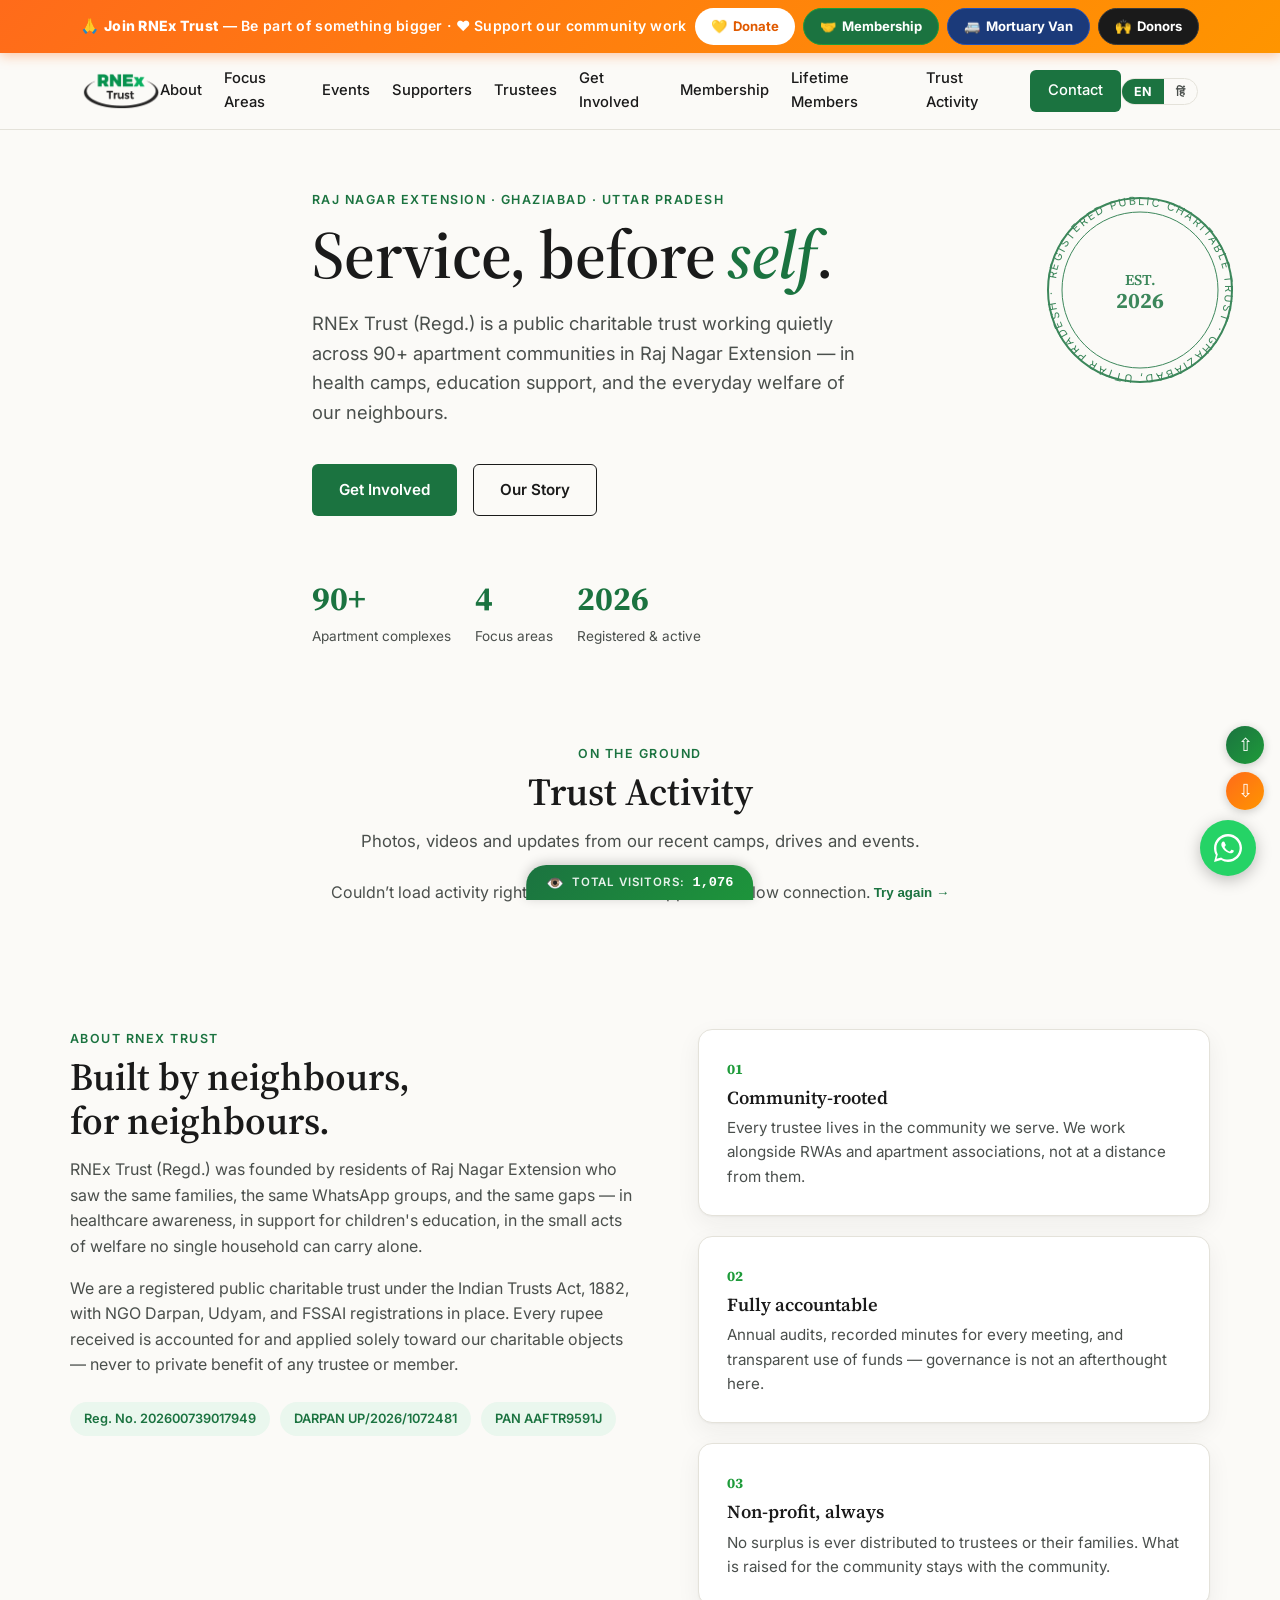
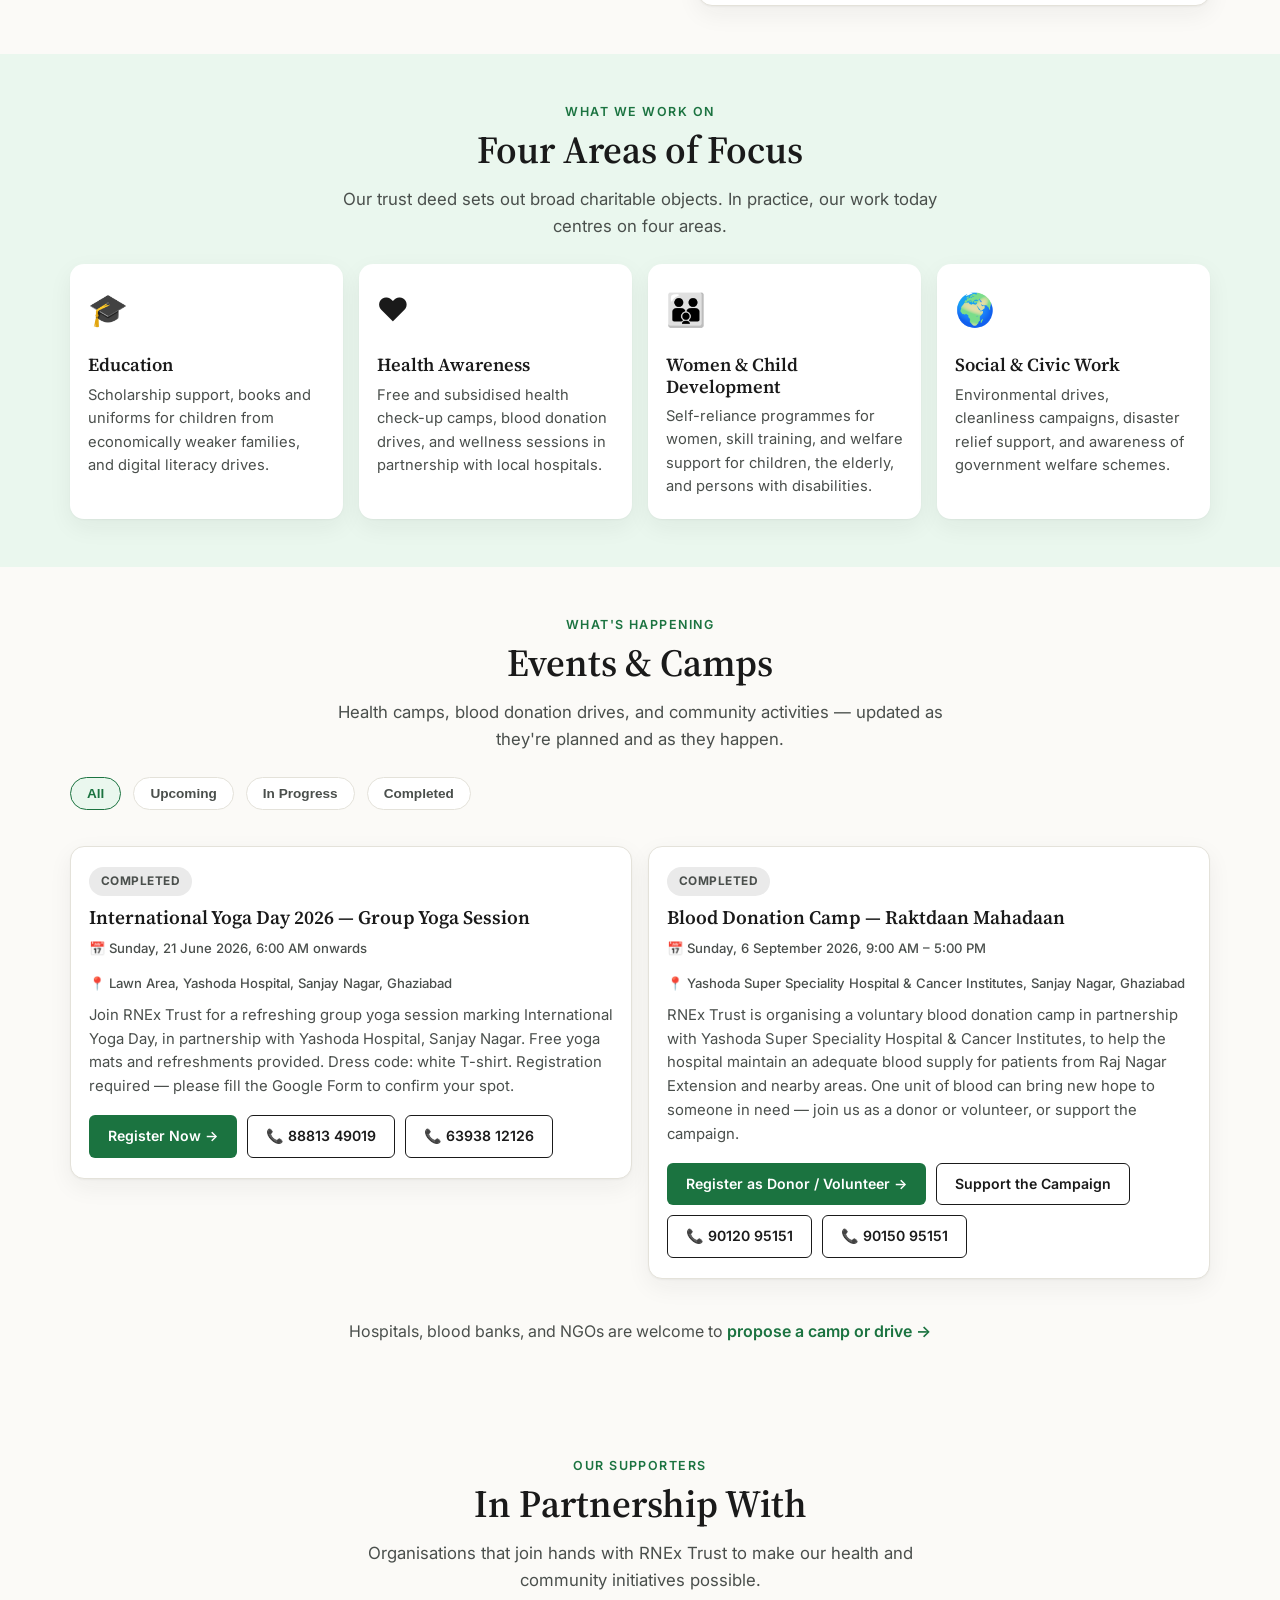
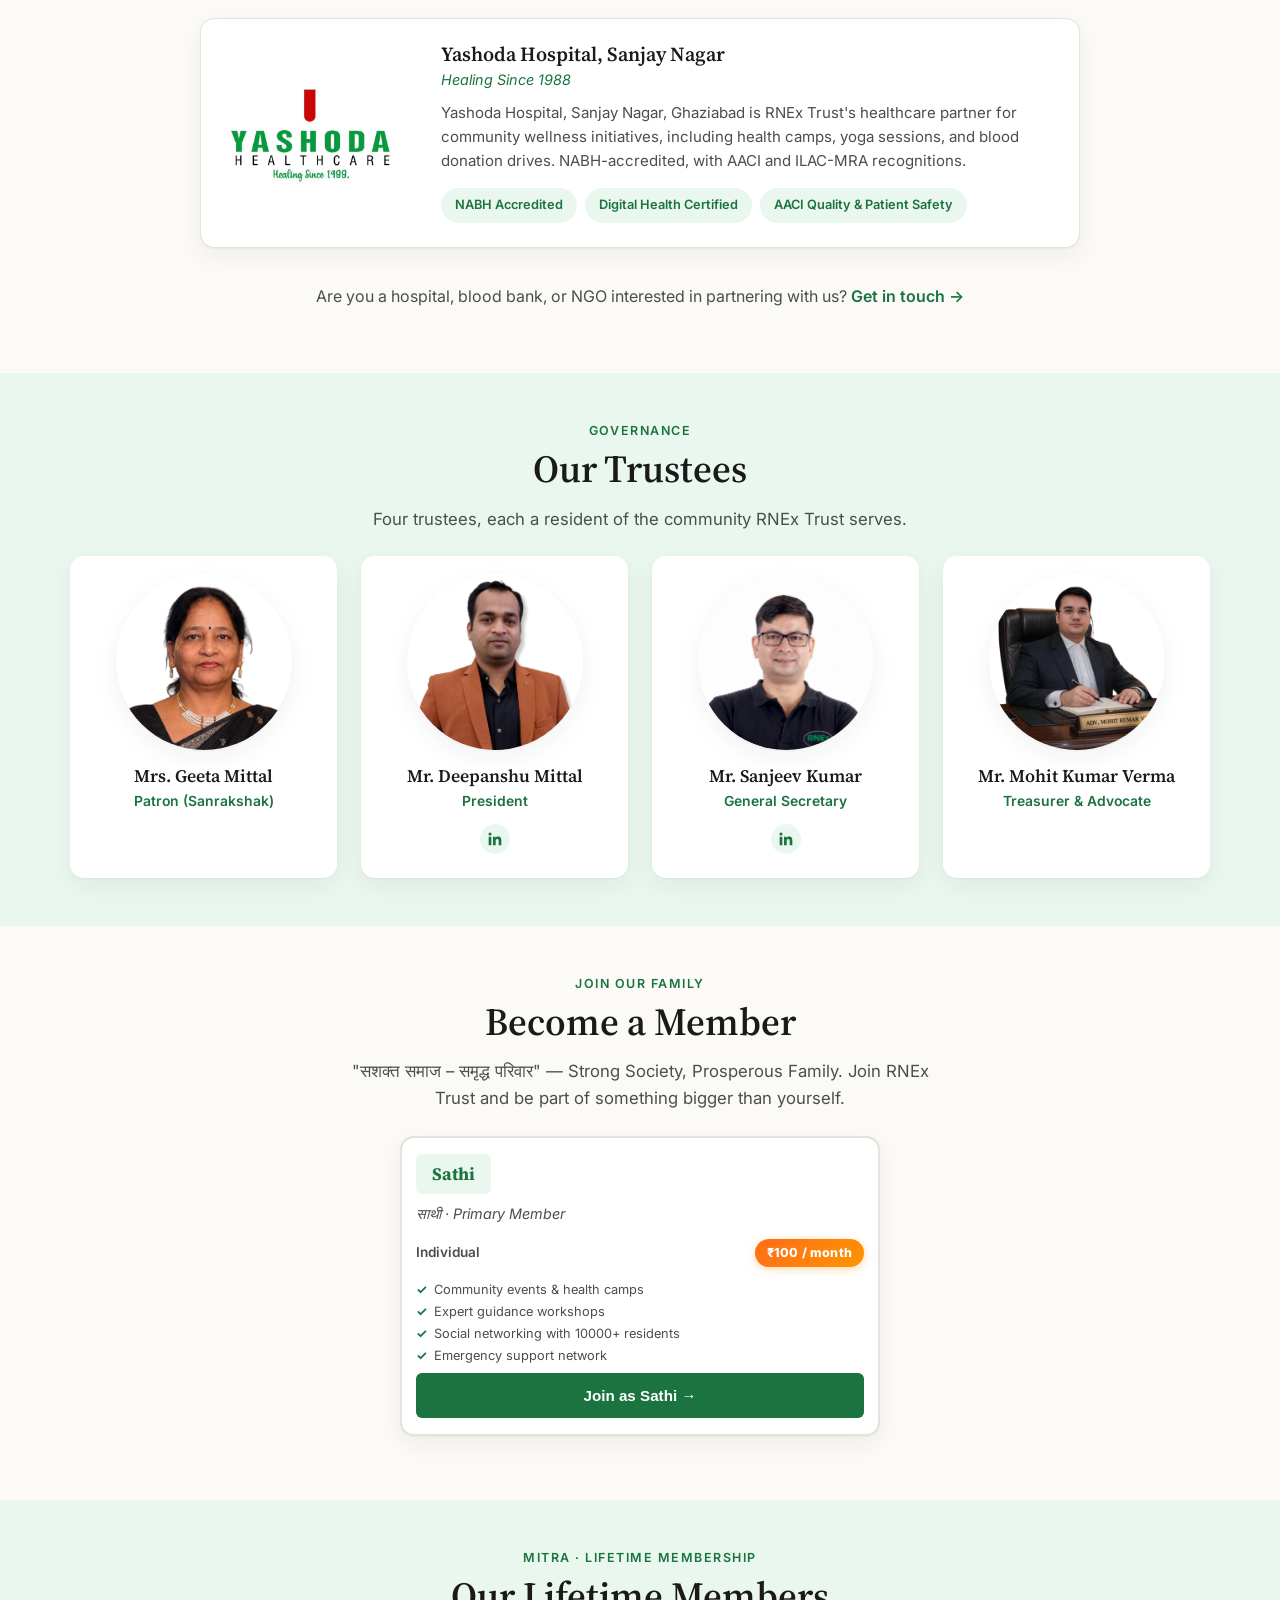
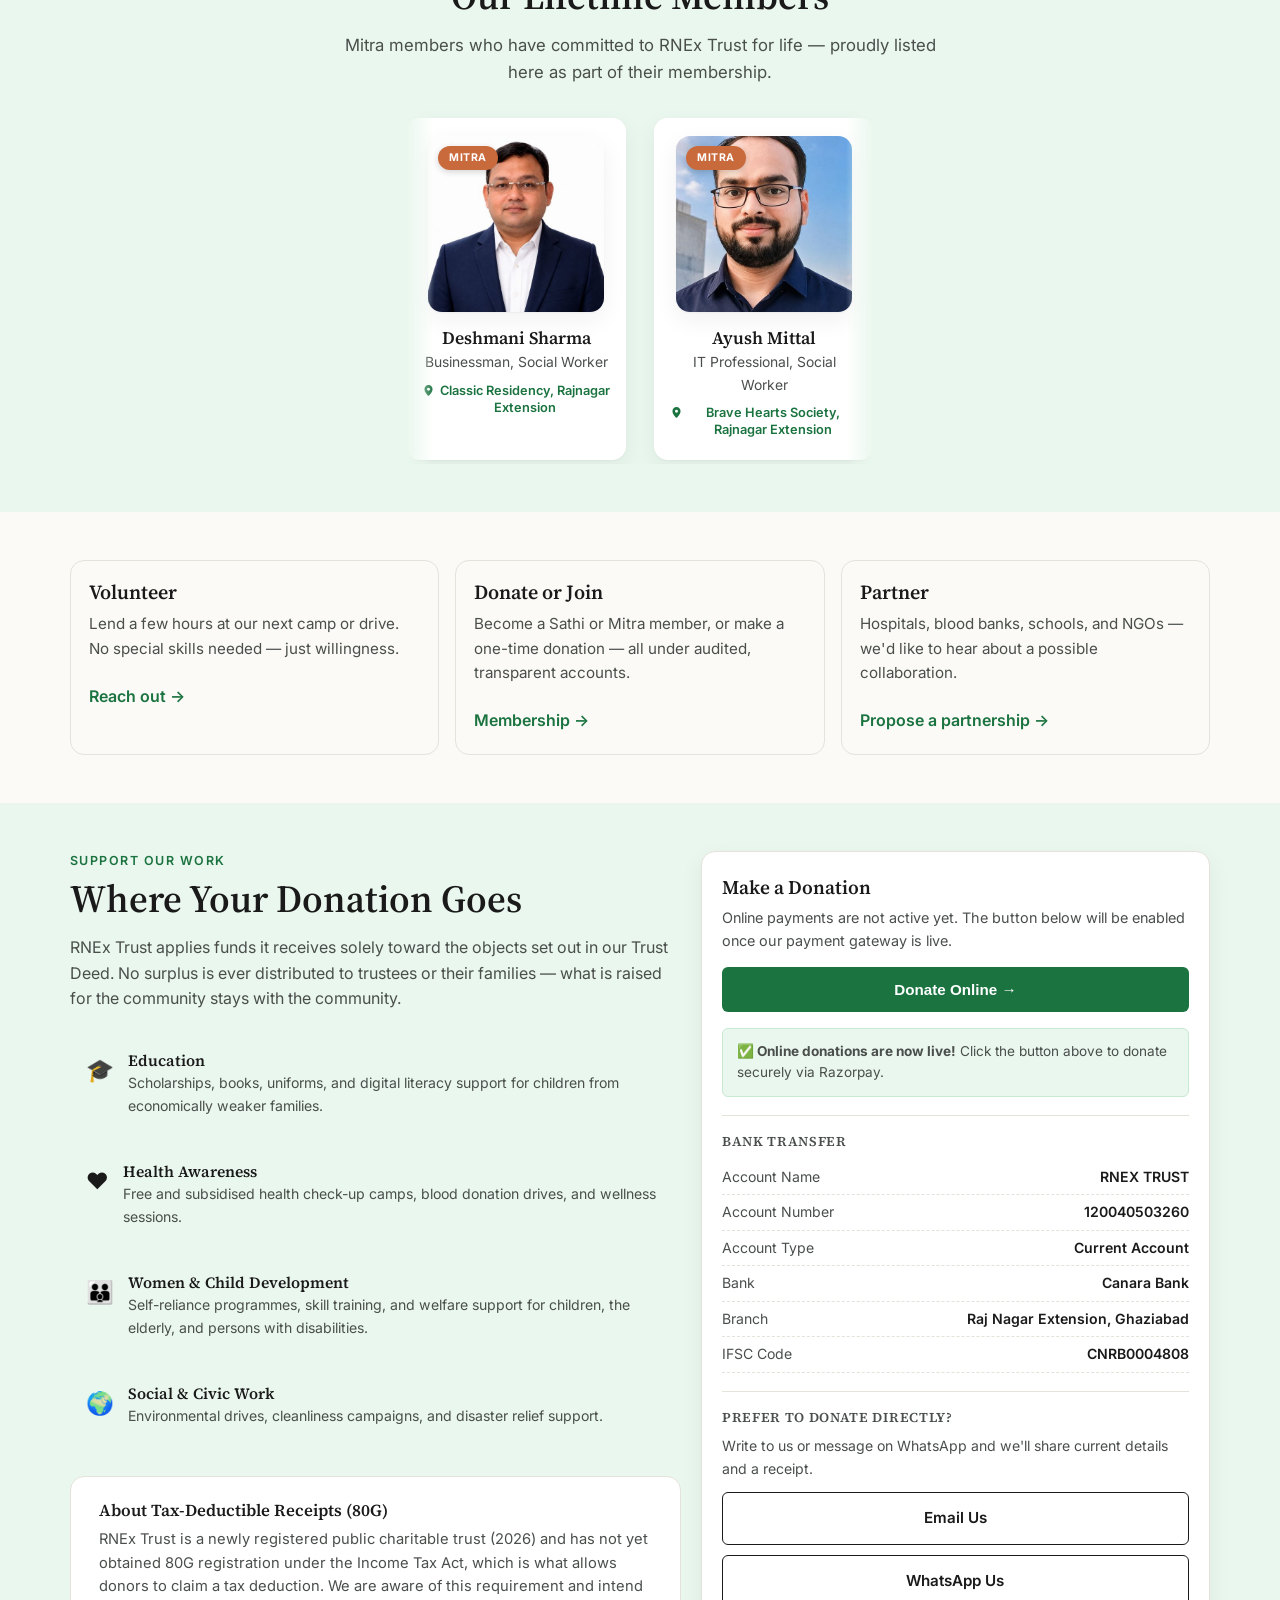
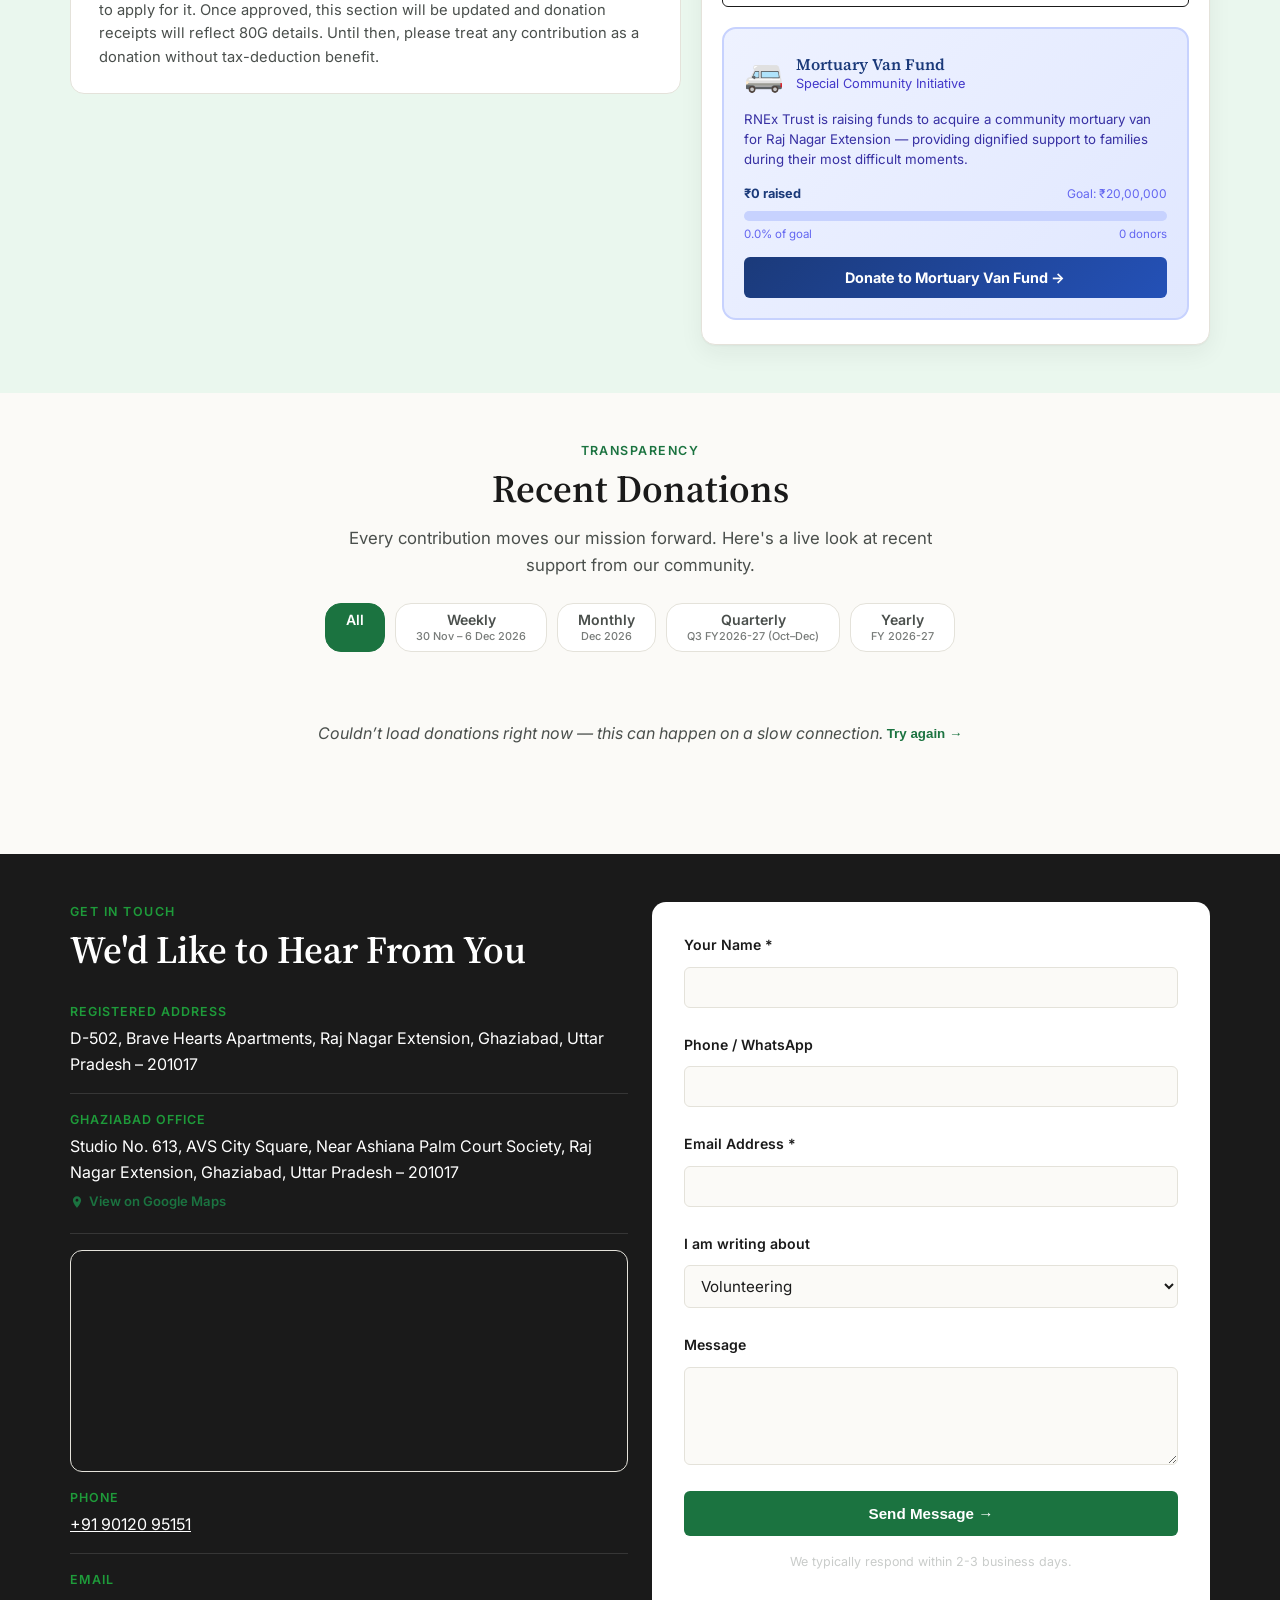
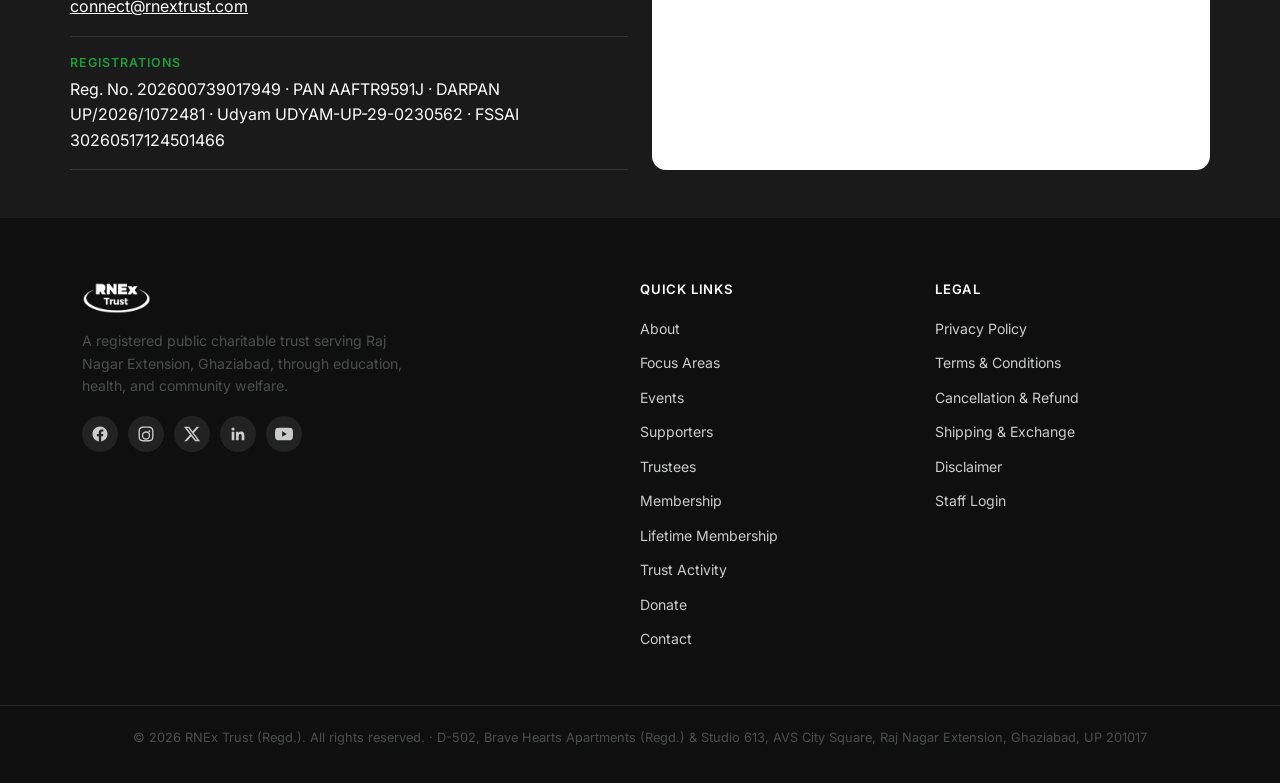
==== commit a2f1cdb6: "Update index.html" ====
--- a/index.html
+++ b/index.html
@@ -3534,6 +3534,12 @@
 window.RNExMitraPrepay = { fileId: '', uploading: false };
 
 window.addEventListener('message', function (event) {
+  // Gated on .uploading (2026-09-04) so this never reacts to an
+  // unrelated postMessage that also happens to carry a status field —
+  // e.g. the post-payment #photo-upload page's own upload response, or
+  // the Trust Activity admin panel's. Same cross-talk-prevention
+  // pattern as those listeners use (taPendingAction / puUploadPending).
+  if (!window.RNExMitraPrepay.uploading) return;
   var data = event.data;
   if (typeof data !== 'string') return;
   var parsed;
@@ -3901,8 +3907,14 @@
   }
 
   function showError(msg) {
+    // 2026-09-04: was setting display to '' to "show" the message, but
+    // .pu-error's own CSS rule defaults to display:none — clearing the
+    // inline style just falls back to that, so this error text has
+    // never actually been visible to anyone. Real, previously-unnoticed
+    // bug, same pattern found and fixed in taSetMsg() below. Explicit
+    // 'block' is needed to actually override the class.
     els.pu_error.textContent = msg;
-    els.pu_error.style.display = msg ? '' : 'none';
+    els.pu_error.style.display = msg ? 'block' : 'none';
   }
 
   function init() {
@@ -3946,15 +3958,48 @@
     });
   }
 
-  var ignoreFirstFrameLoad = true;
-  if (els.puFrame) {
-    els.puFrame.addEventListener('load', function () {
-      if (ignoreFirstFrameLoad) { ignoreFirstFrameLoad = false; return; }
+  // 2026-09-04: this used to treat ANY reload of the hidden iframe as
+  // "success" — the #photo-upload page can't read a cross-origin
+  // iframe's response body, so the old code just assumed the form
+  // worked the moment the iframe navigated at all. That meant a
+  // member could see "Thank you!" even when the upload genuinely
+  // failed on the backend (wrong/stale membership ID, a Drive error,
+  // etc.) — exactly what happened for Puneet Goyal (RNExT-2026-0003):
+  // he saw a success message, but nothing was written to the Sheet.
+  // handleUploadMitraProfile() on the backend now responds the same
+  // way the pre-payment photo upload and Trust Activity admin actions
+  // already do — a tiny HTML page that does
+  // parent.postMessage(JSON.stringify({status, message}), '*') — so
+  // this listens for that instead of guessing from the iframe. Gated
+  // on puUploadPending so it never reacts to an unrelated postMessage
+  // (e.g. the Trust Activity admin panel's own responses elsewhere on
+  // this page), same pattern as that panel's own taPendingAction gate.
+  var puUploadPending = false;
+  var puUploadTimeoutId = null;
+  var PU_UPLOAD_TIMEOUT_MS = 25000;
+
+  function puFinishUpload(ok, message) {
+    if (!puUploadPending) return;
+    puUploadPending = false;
+    if (puUploadTimeoutId) { clearTimeout(puUploadTimeoutId); puUploadTimeoutId = null; }
+    els.pu_submit_btn.disabled = false;
+    els.pu_submit_btn.textContent = 'Upload';
+    if (ok) {
       showState('puSuccess');
-      els.pu_submit_btn.disabled = false;
-      els.pu_submit_btn.textContent = 'Upload';
-    });
-  }
+    } else {
+      showError(message || 'Something went wrong — please try again, or WhatsApp us at +91 90120 95151.');
+    }
+  }
+
+  window.addEventListener('message', function (event) {
+    if (!puUploadPending) return;
+    var data = event.data;
+    if (typeof data !== 'string') return;
+    var parsed;
+    try { parsed = JSON.parse(data); } catch (err) { return; }
+    if (!parsed || (parsed.status !== 'ok' && parsed.status !== 'error')) return;
+    puFinishUpload(parsed.status === 'ok', parsed.message);
+  });
 
   if (els.puForm) {
     els.puForm.setAttribute('action', GALLERY_APPS_SCRIPT_URL);
@@ -3977,9 +4022,17 @@
       }
       // Validation passed — let the form submit natively to the hidden
       // iframe (no preventDefault). No CORS involved since this is a
-      // real form submission, not fetch/XHR.
+      // real form submission, not fetch/XHR. Success/failure is now
+      // decided by the postMessage listener above, not by this submit
+      // handler — this just arms it and shows a timeout error if the
+      // response never arrives (e.g. a very slow connection).
       els.pu_submit_btn.disabled = true;
       els.pu_submit_btn.textContent = 'Uploading…';
+      puUploadPending = true;
+      if (puUploadTimeoutId) clearTimeout(puUploadTimeoutId);
+      puUploadTimeoutId = setTimeout(function () {
+        puFinishUpload(false, 'This is taking longer than expected. Please check your connection and try again, or WhatsApp your photo to +91 90120 95151.');
+      }, PU_UPLOAD_TIMEOUT_MS);
     });
   }
 
@@ -4694,38 +4747,113 @@
      linked anywhere prominent, matching Sanjeev's request that posting
      be an internal-only workflow. -->
 <style>
-  #trustAdminModal .modal-box { max-width: 640px; text-align: left; }
-  .ta-field { display: flex; flex-direction: column; gap: 5px; margin-bottom: 14px; }
-  .ta-field label { font-size: 0.82rem; font-weight: 600; color: var(--ink); }
+  #trustAdminModal .modal-box { max-width: 640px; text-align: left; padding: 0; overflow: hidden; }
+  #trustAdminModal .modal-close { background: rgba(26,26,26,0.55); }
+  #trustAdminModal .modal-close:hover,
+  #trustAdminModal .modal-close:active { background: rgba(26,26,26,0.75); }
+
+  /* Elegant pass (2026-09-04): a proper header band, custom-styled
+     inputs/select with a visible focus ring, a rounded pill media
+     toggle, and consistent card-style spacing — replacing the bare
+     browser-default form controls. */
+  .ta-header {
+    background: linear-gradient(135deg, var(--green-deep), #14532d);
+    color: #fff;
+    padding: 28px 28px 22px;
+  }
+  .ta-header-icon {
+    width: 40px; height: 40px; border-radius: 50%;
+    background: rgba(255,255,255,0.16);
+    display: flex; align-items: center; justify-content: center;
+    font-size: 1.05rem; margin-bottom: 10px;
+  }
+  .ta-header h2 { margin: 0 0 4px; color: #fff; font-size: 1.4rem; }
+  .ta-header p { margin: 0; color: rgba(255,255,255,0.82); font-size: 0.86rem; }
+  .ta-body { padding: 26px 28px 30px; }
+
+  .ta-field { display: flex; flex-direction: column; gap: 6px; margin-bottom: 16px; }
+  .ta-field label { font-size: 0.8rem; font-weight: 700; color: var(--ink); letter-spacing: 0.2px; }
+  .ta-field input[type="text"],
+  .ta-field input[type="password"],
+  .ta-field input[type="url"],
+  .ta-field input[type="file"],
+  .ta-field select,
+  .ta-field textarea {
+    width: 100%;
+    font: inherit;
+    font-size: 0.95rem;
+    color: var(--ink);
+    background: var(--paper);
+    border: 1.5px solid var(--border-soft);
+    border-radius: 10px;
+    padding: 12px 14px;
+    transition: border-color 0.15s ease, box-shadow 0.15s ease, background 0.15s ease;
+  }
+  .ta-field textarea { resize: vertical; min-height: 90px; line-height: 1.5; }
+  .ta-field select {
+    appearance: none; -webkit-appearance: none;
+    background-image: url("data:image/svg+xml;charset=UTF-8,%3Csvg xmlns='http://www.w3.org/2000/svg' viewBox='0 0 20 20' fill='%234A4F4C'%3E%3Cpath fill-rule='evenodd' d='M5.23 7.21a.75.75 0 011.06.02L10 11.19l3.71-3.96a.75.75 0 111.1 1.02l-4.24 4.53a.75.75 0 01-1.1 0L5.21 8.27a.75.75 0 01.02-1.06z' clip-rule='evenodd'/%3E%3C/svg%3E");
+    background-repeat: no-repeat;
+    background-position: right 12px center;
+    background-size: 18px;
+    padding-right: 38px;
+  }
+  .ta-field input[type="file"] { padding: 9px 12px; background: var(--paper-card); cursor: pointer; }
+  .ta-field input:focus,
+  .ta-field select:focus,
+  .ta-field textarea:focus {
+    outline: none;
+    border-color: var(--green-deep);
+    background: var(--paper-card);
+    box-shadow: 0 0 0 3px rgba(27,115,64,0.14);
+  }
   .ta-hint { font-size: 0.76rem; color: var(--ink-soft); margin: 2px 0 0; font-weight: 400; }
-  .ta-error { display: none; color: #B3261E; font-size: 0.85rem; margin: 8px 0; }
-  .ta-success { display: none; color: var(--green-deep); font-size: 0.85rem; margin: 8px 0; }
-  .ta-media-toggle { display: flex; gap: 8px; flex-wrap: wrap; margin-bottom: 14px; }
+  .ta-error { display: none; color: #B3261E; font-size: 0.85rem; margin: 4px 0 14px; padding: 10px 12px; background: rgba(179,38,30,0.08); border-radius: 8px; }
+  .ta-success { display: none; color: var(--green-deep); font-size: 0.85rem; margin: 4px 0 14px; padding: 10px 12px; background: var(--green-tint); border-radius: 8px; }
+  #trustAdminModal .btn-primary { padding: 13px 20px; font-size: 0.95rem; border-radius: 10px; box-shadow: 0 6px 16px rgba(27,115,64,0.22); }
+
+  .ta-media-toggle { display: flex; gap: 8px; flex-wrap: wrap; margin-bottom: 18px; background: var(--paper); border-radius: 12px; padding: 5px; }
   .ta-media-toggle button {
-    flex: 1; min-width: 100px; padding: 8px 10px; border-radius: var(--radius-sm);
-    border: 1px solid var(--border-soft); background: var(--paper); color: var(--ink-soft);
+    flex: 1; min-width: 100px; padding: 9px 10px; border-radius: 9px;
+    border: none; background: transparent; color: var(--ink-soft);
     font-size: 0.82rem; font-weight: 600; cursor: pointer;
-  }
-  .ta-media-toggle button.active { background: var(--green-deep); color: #fff; border-color: var(--green-deep); }
-  .ta-photo-preview { display: none; width: 100%; max-height: 220px; object-fit: cover; border-radius: var(--radius-sm); margin: 6px 0; }
-  .ta-welcome { display: flex; justify-content: space-between; align-items: center; gap: 10px; margin-bottom: 16px; padding-bottom: 12px; border-bottom: 1px solid var(--border-soft); }
-  .ta-post-list { margin-top: 22px; border-top: 1px solid var(--border-soft); padding-top: 16px; max-height: 320px; overflow-y: auto; }
-  .ta-post-item { display: flex; justify-content: space-between; align-items: flex-start; gap: 10px; padding: 10px 0; border-bottom: 1px solid var(--border-soft); }
-  .ta-post-item:last-child { border-bottom: none; }
+    transition: background 0.15s ease, color 0.15s ease, box-shadow 0.15s ease;
+  }
+  .ta-media-toggle button.active { background: #fff; color: var(--green-deep); box-shadow: 0 2px 8px rgba(26,26,26,0.1); }
+  .ta-photo-preview { display: none; width: 100%; max-height: 220px; object-fit: cover; border-radius: 10px; margin: 8px 0; border: 1px solid var(--border-soft); }
+  .ta-welcome {
+    display: flex; justify-content: space-between; align-items: center; gap: 10px;
+    margin: -26px -28px 20px; padding: 14px 28px;
+    background: var(--green-tint); border-bottom: 1px solid var(--border-soft);
+  }
+  .ta-welcome span { font-size: 0.88rem; font-weight: 600; color: var(--green-deep); }
+  .ta-welcome .btn-ghost { padding: 7px 14px; font-size: 0.78rem; }
+  .ta-post-list-wrap { margin-top: 26px; border-top: 1px solid var(--border-soft); padding-top: 18px; }
+  .ta-post-list { max-height: 320px; overflow-y: auto; }
+  .ta-post-list-title { font-size: 0.78rem; font-weight: 700; text-transform: uppercase; letter-spacing: 0.4px; color: var(--ink-soft); margin: 0 0 10px; }
+  .ta-post-item { display: flex; justify-content: space-between; align-items: flex-start; gap: 10px; padding: 12px; border-radius: 10px; transition: background 0.15s ease; }
+  .ta-post-item:hover { background: var(--paper); }
+  .ta-post-item + .ta-post-item { margin-top: 2px; }
   .ta-post-item-title { font-weight: 600; font-size: 0.88rem; color: var(--ink); }
-  .ta-post-item-meta { font-size: 0.74rem; color: var(--ink-soft); }
+  .ta-post-item-meta { font-size: 0.74rem; color: var(--ink-soft); margin-top: 2px; }
   .ta-post-item-actions { display: flex; gap: 6px; flex-shrink: 0; }
-  .ta-post-item-actions button { font-size: 0.74rem; padding: 4px 9px; border-radius: 100px; border: 1px solid var(--border-soft); background: var(--paper); cursor: pointer; }
-  .ta-post-item-actions button.ta-delete-btn { color: #B3261E; border-color: #B3261E; }
-  .ta-edit-banner { background: var(--green-tint); color: var(--green-deep); font-size: 0.82rem; padding: 8px 12px; border-radius: var(--radius-sm); margin-bottom: 12px; display: none; }
+  .ta-post-item-actions button { font-size: 0.74rem; padding: 5px 11px; border-radius: 100px; border: 1px solid var(--border-soft); background: #fff; cursor: pointer; font-weight: 600; transition: background 0.15s ease, color 0.15s ease, border-color 0.15s ease; }
+  .ta-post-item-actions button:hover { border-color: var(--green-deep); color: var(--green-deep); }
+  .ta-post-item-actions button.ta-delete-btn { color: #B3261E; border-color: rgba(179,38,30,0.35); }
+  .ta-post-item-actions button.ta-delete-btn:hover { background: #B3261E; color: #fff; border-color: #B3261E; }
+  .ta-edit-banner { background: var(--green-tint); color: var(--green-deep); font-size: 0.82rem; padding: 10px 12px; border-radius: 10px; margin-bottom: 14px; display: none; font-weight: 600; }
 </style>
 <div class="modal-overlay" id="trustAdminModal">
   <div class="modal-box">
     <button class="modal-close" data-close type="button">&times;</button>
-    <h2 style="margin-top:0;">Trust Activity — Staff Login</h2>
-
+    <div class="ta-header">
+      <div class="ta-header-icon">🔒</div>
+      <h2>Staff Login</h2>
+      <p>Post photos, videos and updates to the Trust Activity section.</p>
+    </div>
+
+    <div class="ta-body">
     <div id="taLoginView">
-      <p class="section-lede" style="margin-top:0;text-align:left;">Post photos, videos and updates to the Trust Activity section.</p>
       <div class="ta-field">
         <label for="ta_email">Email</label>
         <select id="ta_email">
@@ -4793,9 +4921,13 @@
       <p class="ta-success" id="taFormSuccess"></p>
       <button type="button" class="btn btn-primary btn-block" id="taSubmitBtn">Publish</button>
 
-      <div class="ta-post-list" id="taPostList">
-        <p class="ta-hint">Loading your posts&hellip;</p>
+      <div class="ta-post-list-wrap">
+        <p class="ta-post-list-title">Your posts</p>
+        <div class="ta-post-list" id="taPostList">
+          <p class="ta-hint">Loading your posts&hellip;</p>
+        </div>
       </div>
+    </div>
     </div>
   </div>
 </div>
@@ -4860,9 +4992,16 @@
   }
 
   function taSetMsg(el, msg) {
+    // 2026-09-04: same bug as showError() in the #photo-upload script —
+    // .ta-error/.ta-success both default to display:none in CSS, so
+    // setting display to '' (removing the inline override) never
+    // actually showed these messages. This is very likely why "Post
+    // published." never appeared after a successful publish earlier —
+    // the post really did save, but the on-screen confirmation was
+    // silently invisible the whole time.
     if (!el) return;
     el.textContent = msg || '';
-    el.style.display = msg ? '' : 'none';
+    el.style.display = msg ? 'block' : 'none';
   }
 
   // Hashes a PIN the same way RNExTrust_System_FINAL.gs's hashPin_() does
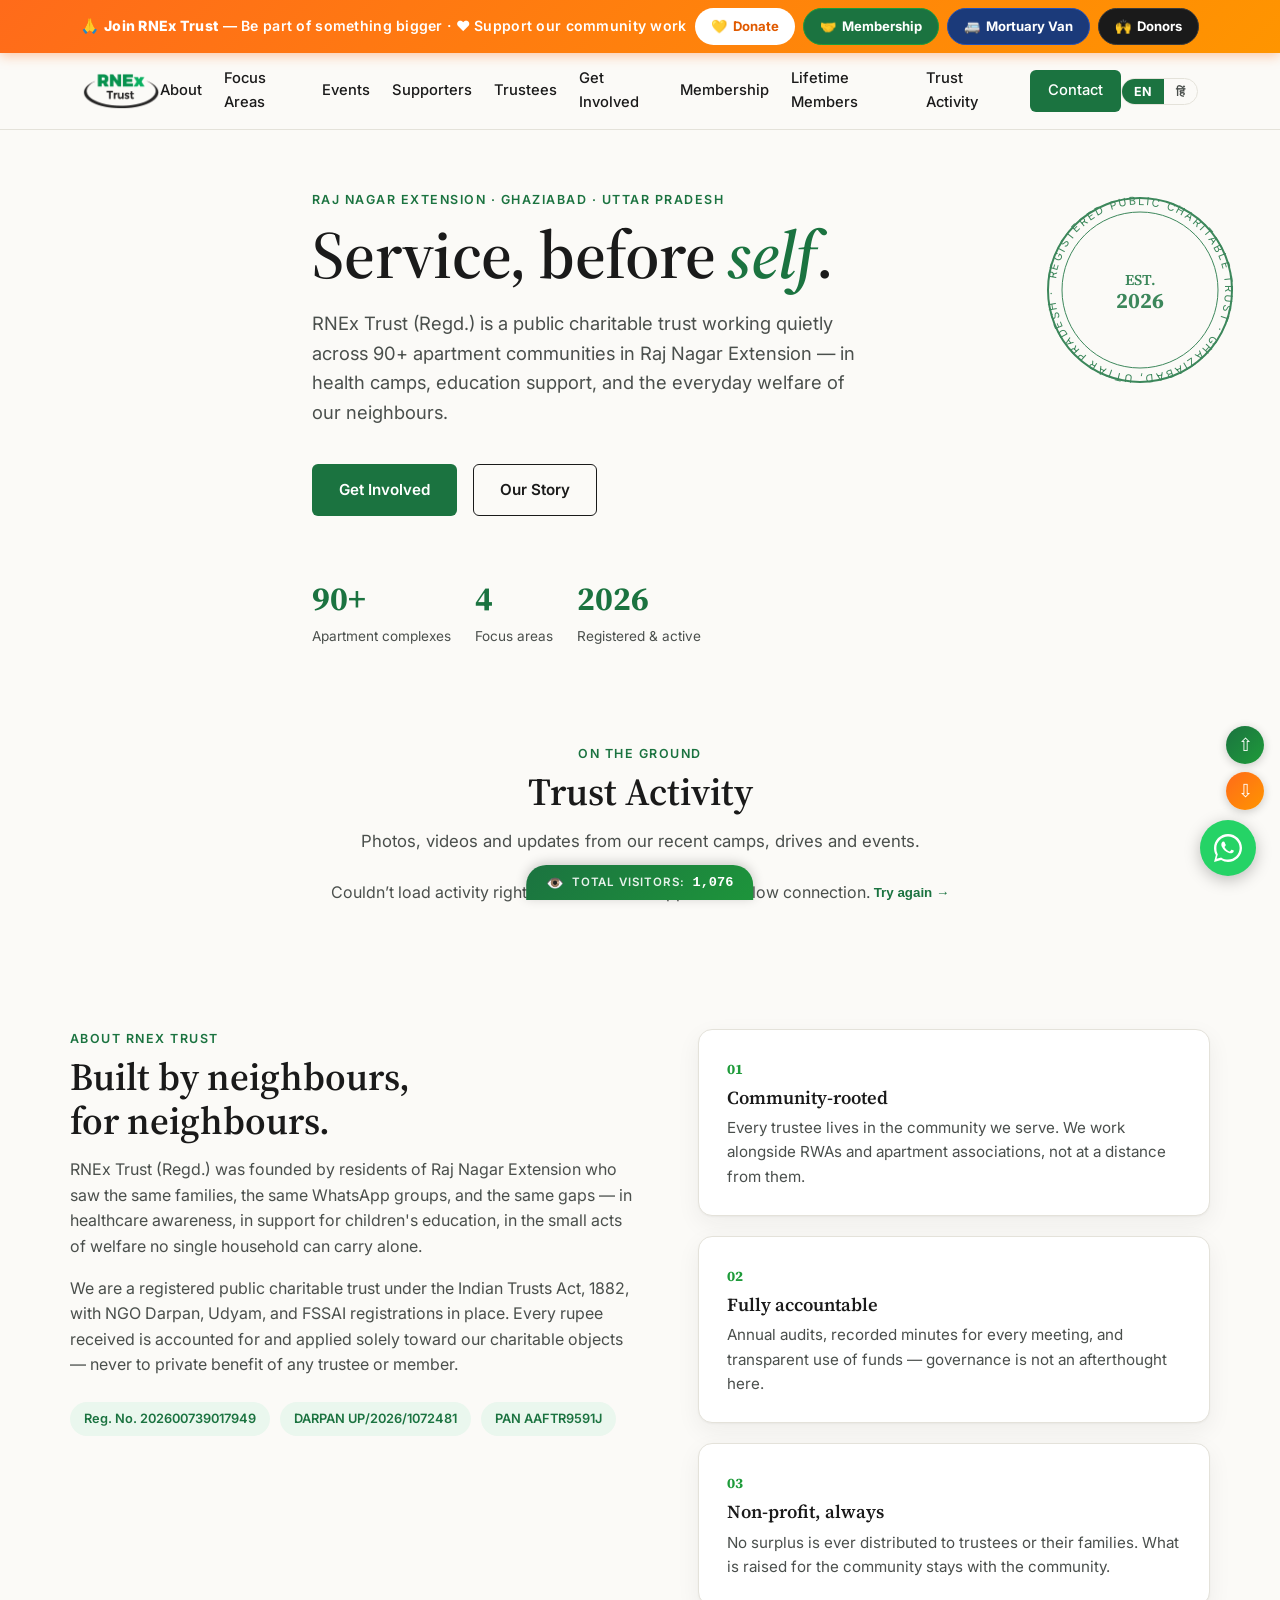
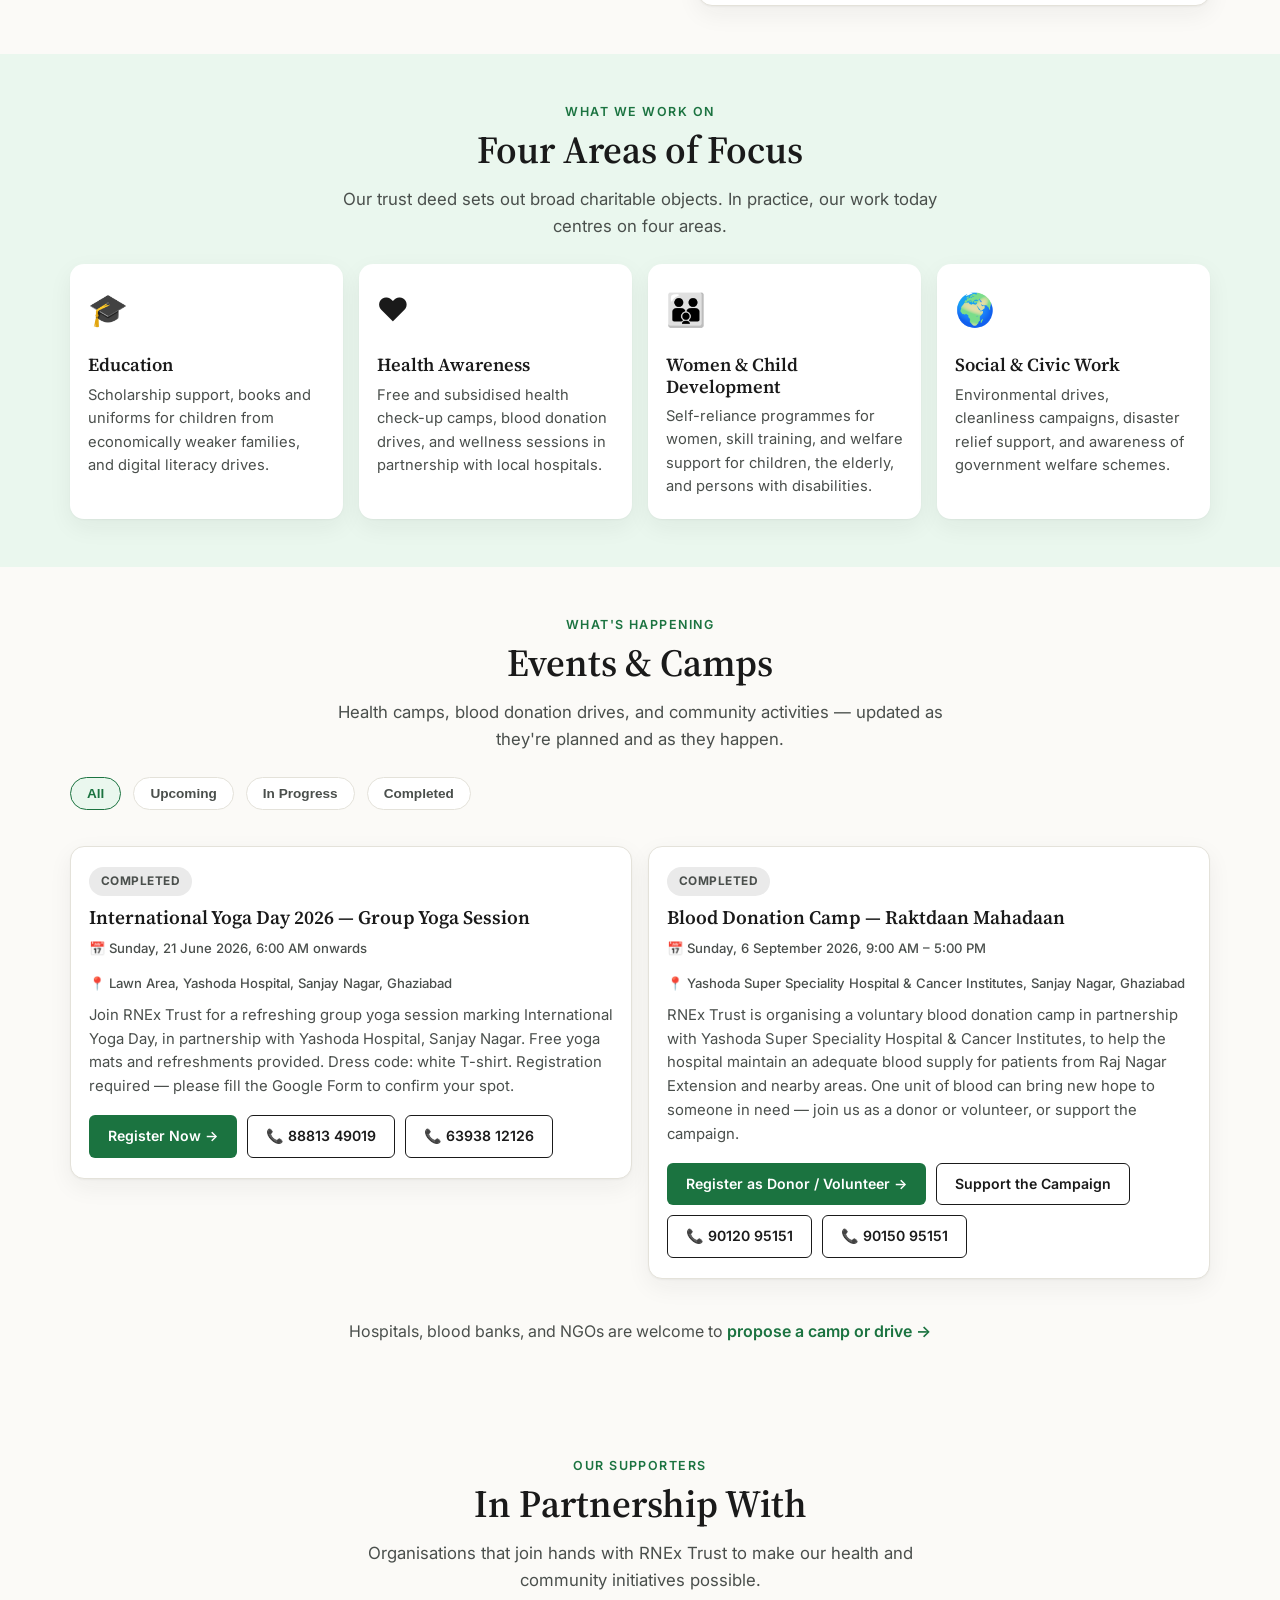
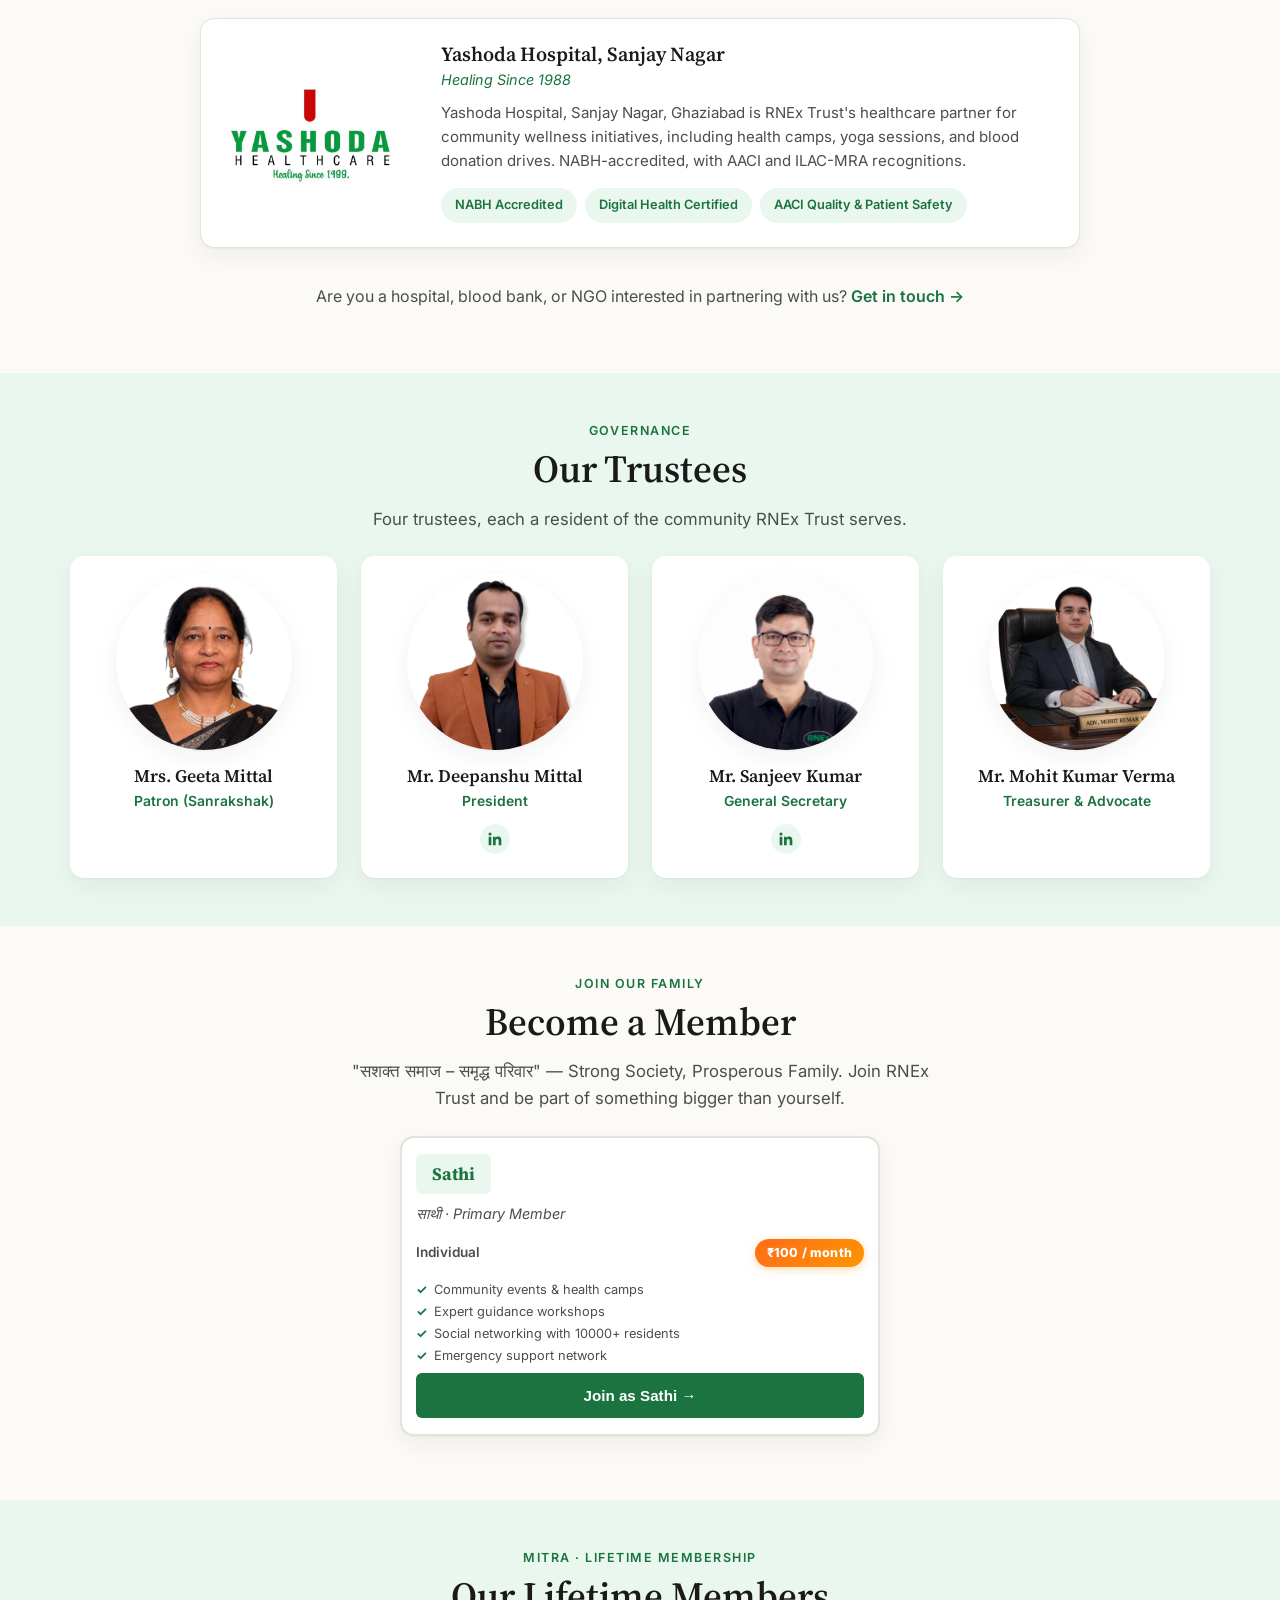
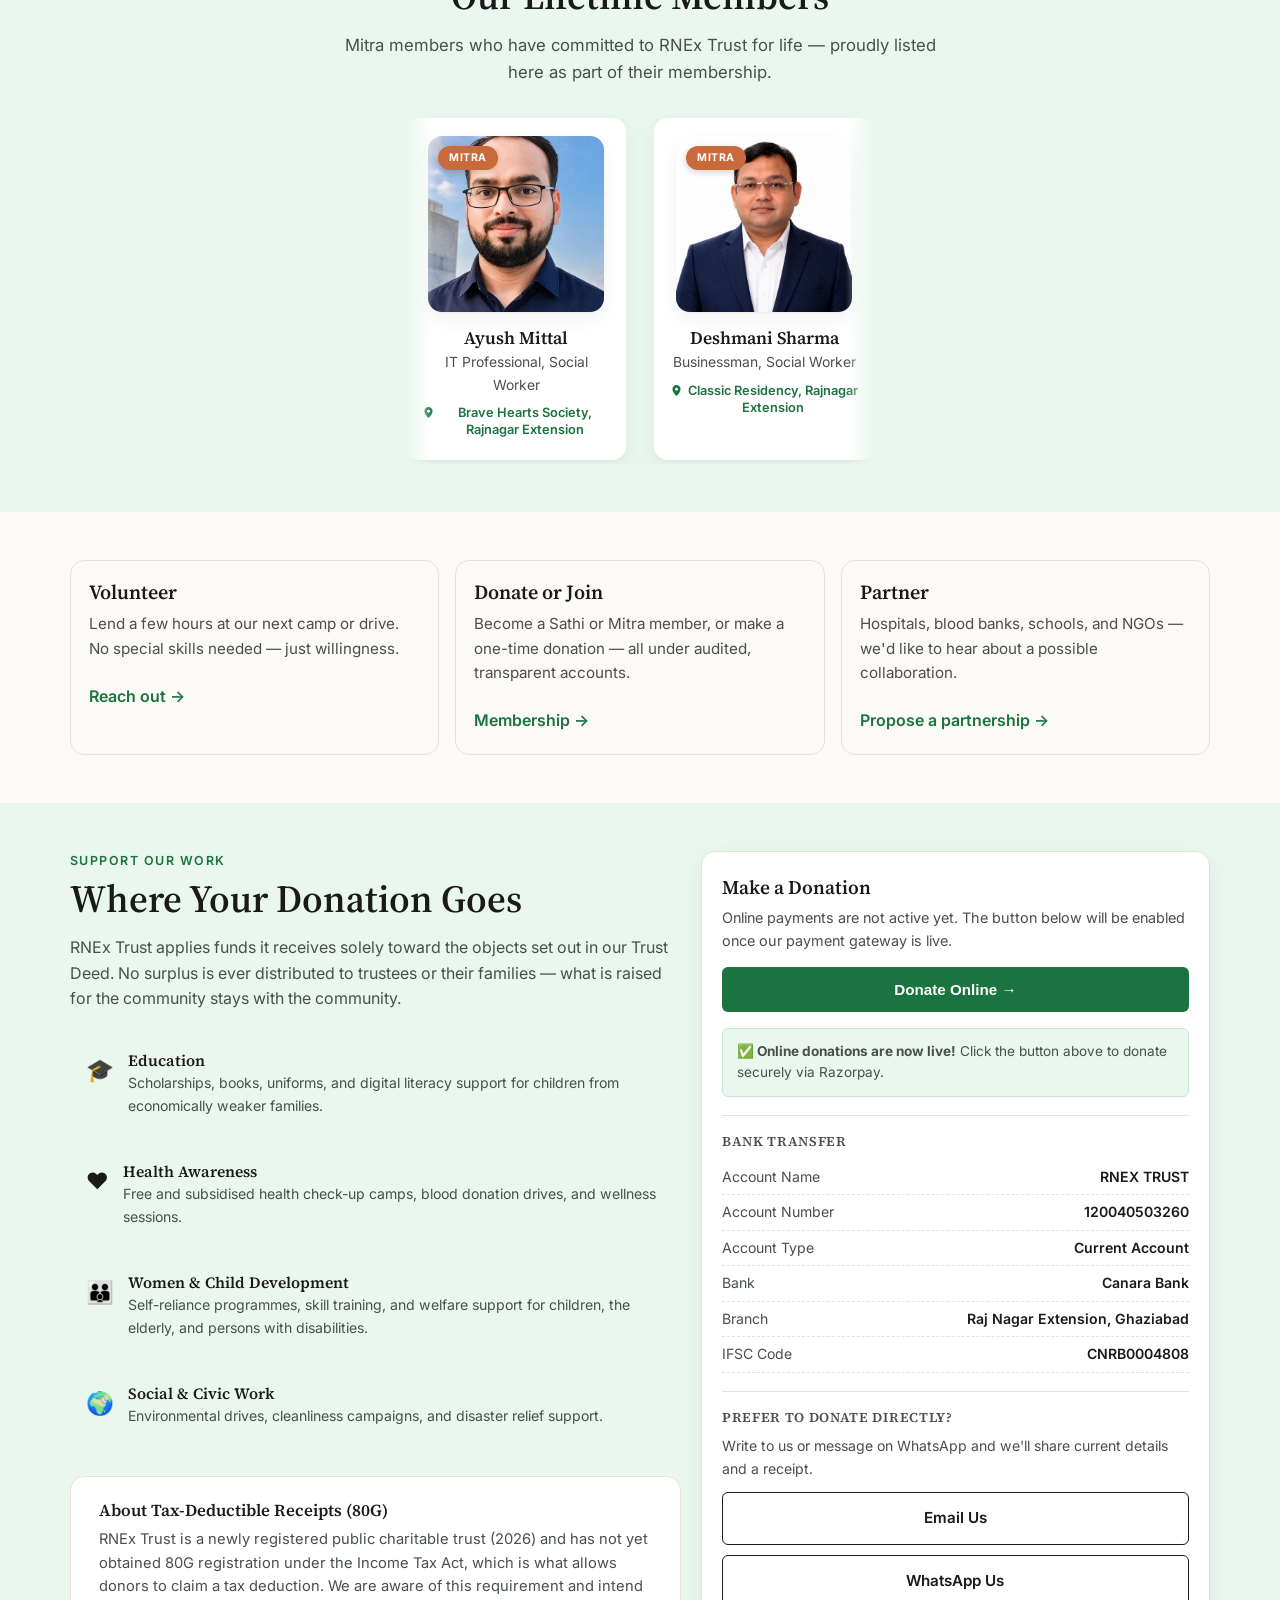
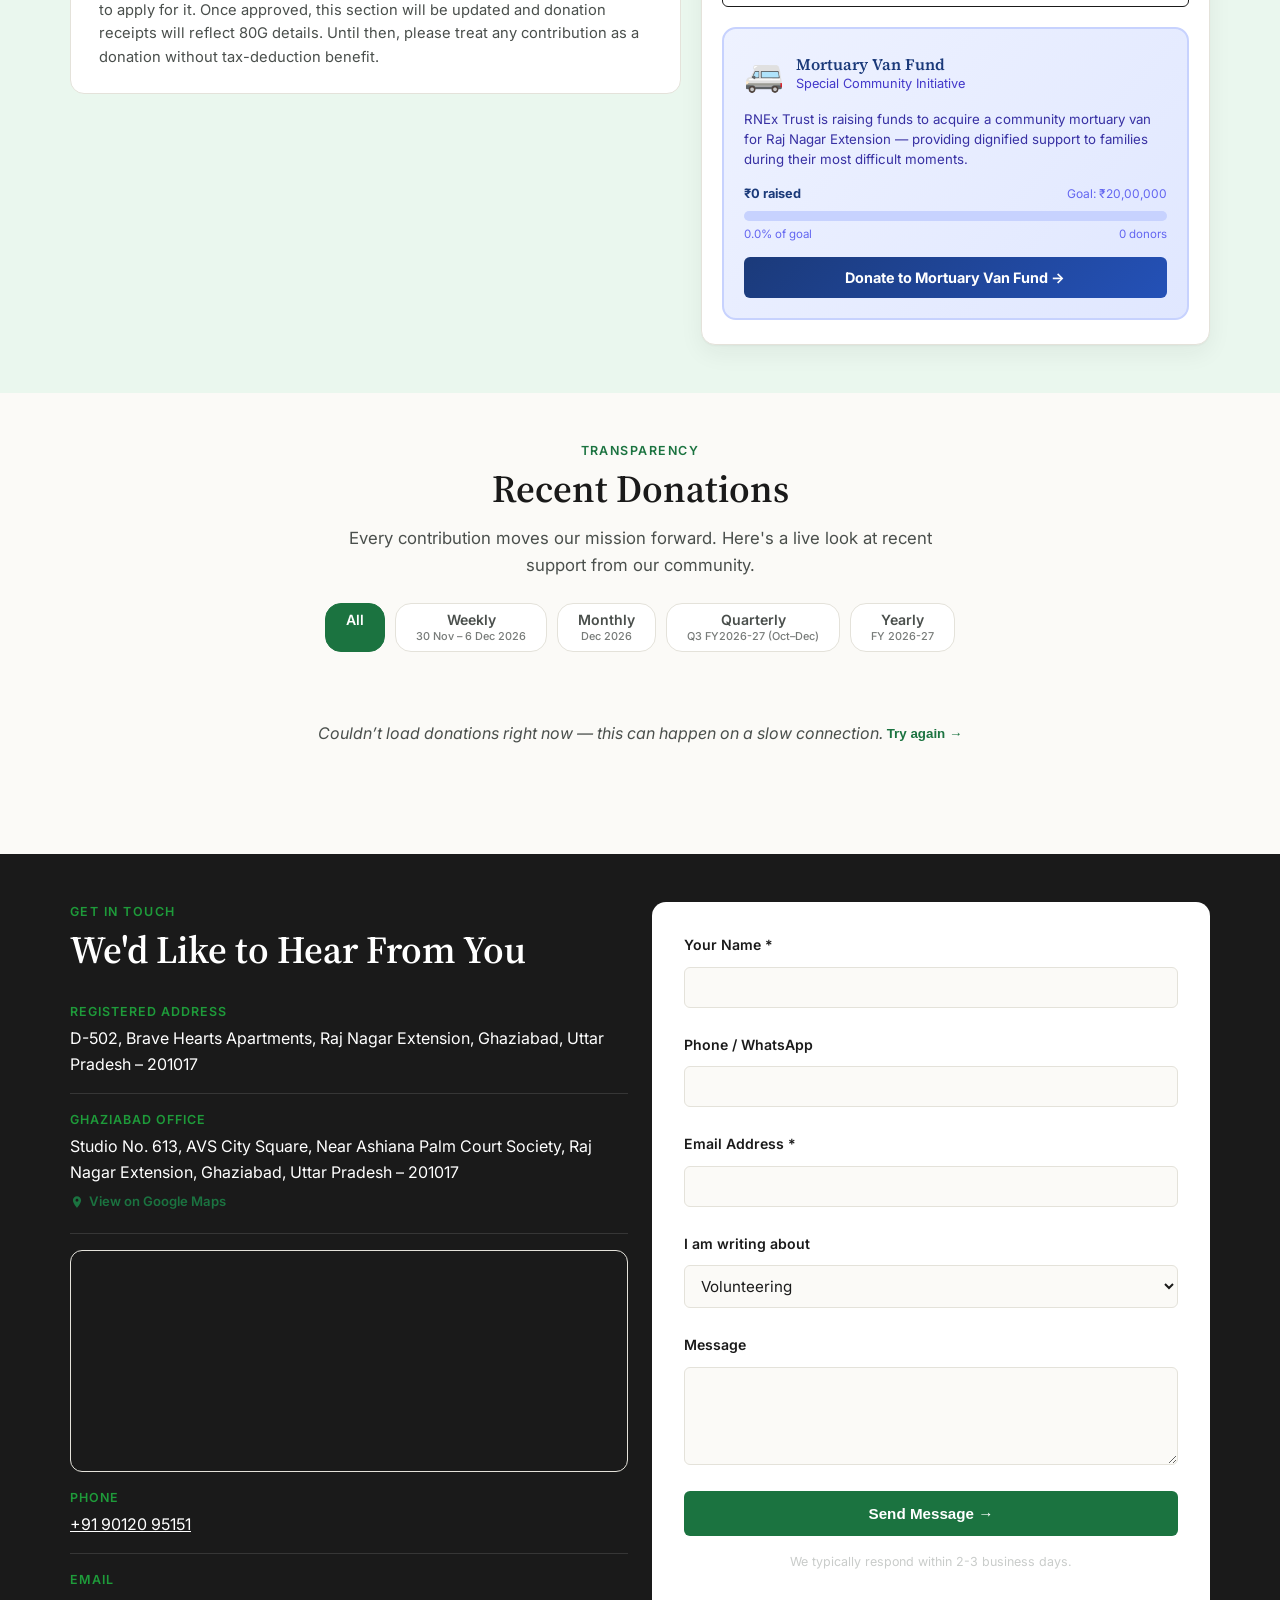
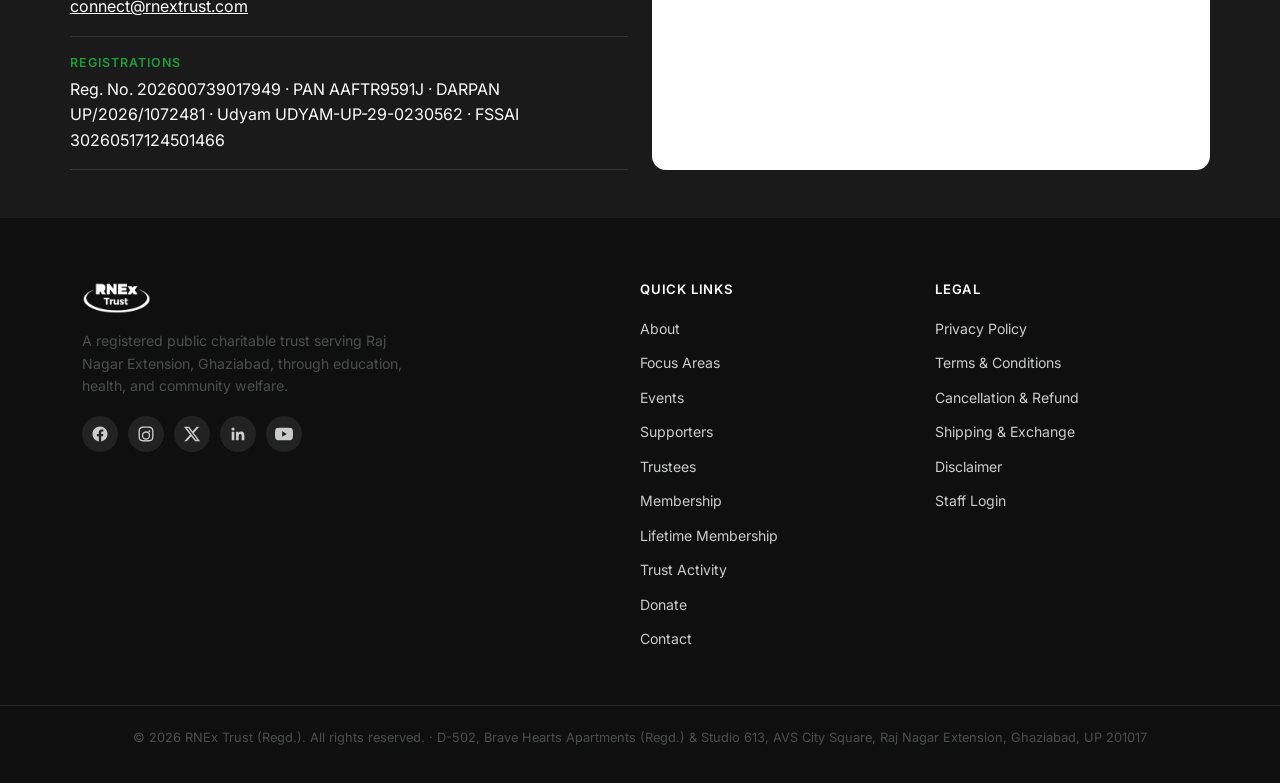
==== commit 04bf48d7: "Update index.html" ====
--- a/index.html
+++ b/index.html
@@ -3728,7 +3728,13 @@
     var timeoutId = setTimeout(function () { finish(FALLBACK_MEMBERS); }, 4000);
 
     window[callbackName] = function (data) {
-      finish(data && data.members && data.members.length ? data.members : FALLBACK_MEMBERS);
+      // 2026-09-04: FALLBACK_MEMBERS (Ayush Mittal, Deshmani Sharma) are
+      // real founding members, not just filler — they used to disappear
+      // the moment any live Mitra data came back, which looked like they
+      // were "removed" once Puneet Goyal's photo went live. Now always
+      // shown together with whatever real members the sheet returns.
+      var live = data && data.members && data.members.length ? data.members : [];
+      finish(FALLBACK_MEMBERS.concat(live));
     };
 
     script.src = GALLERY_APPS_SCRIPT_URL + '?action=mitra_gallery&callback=' + callbackName;
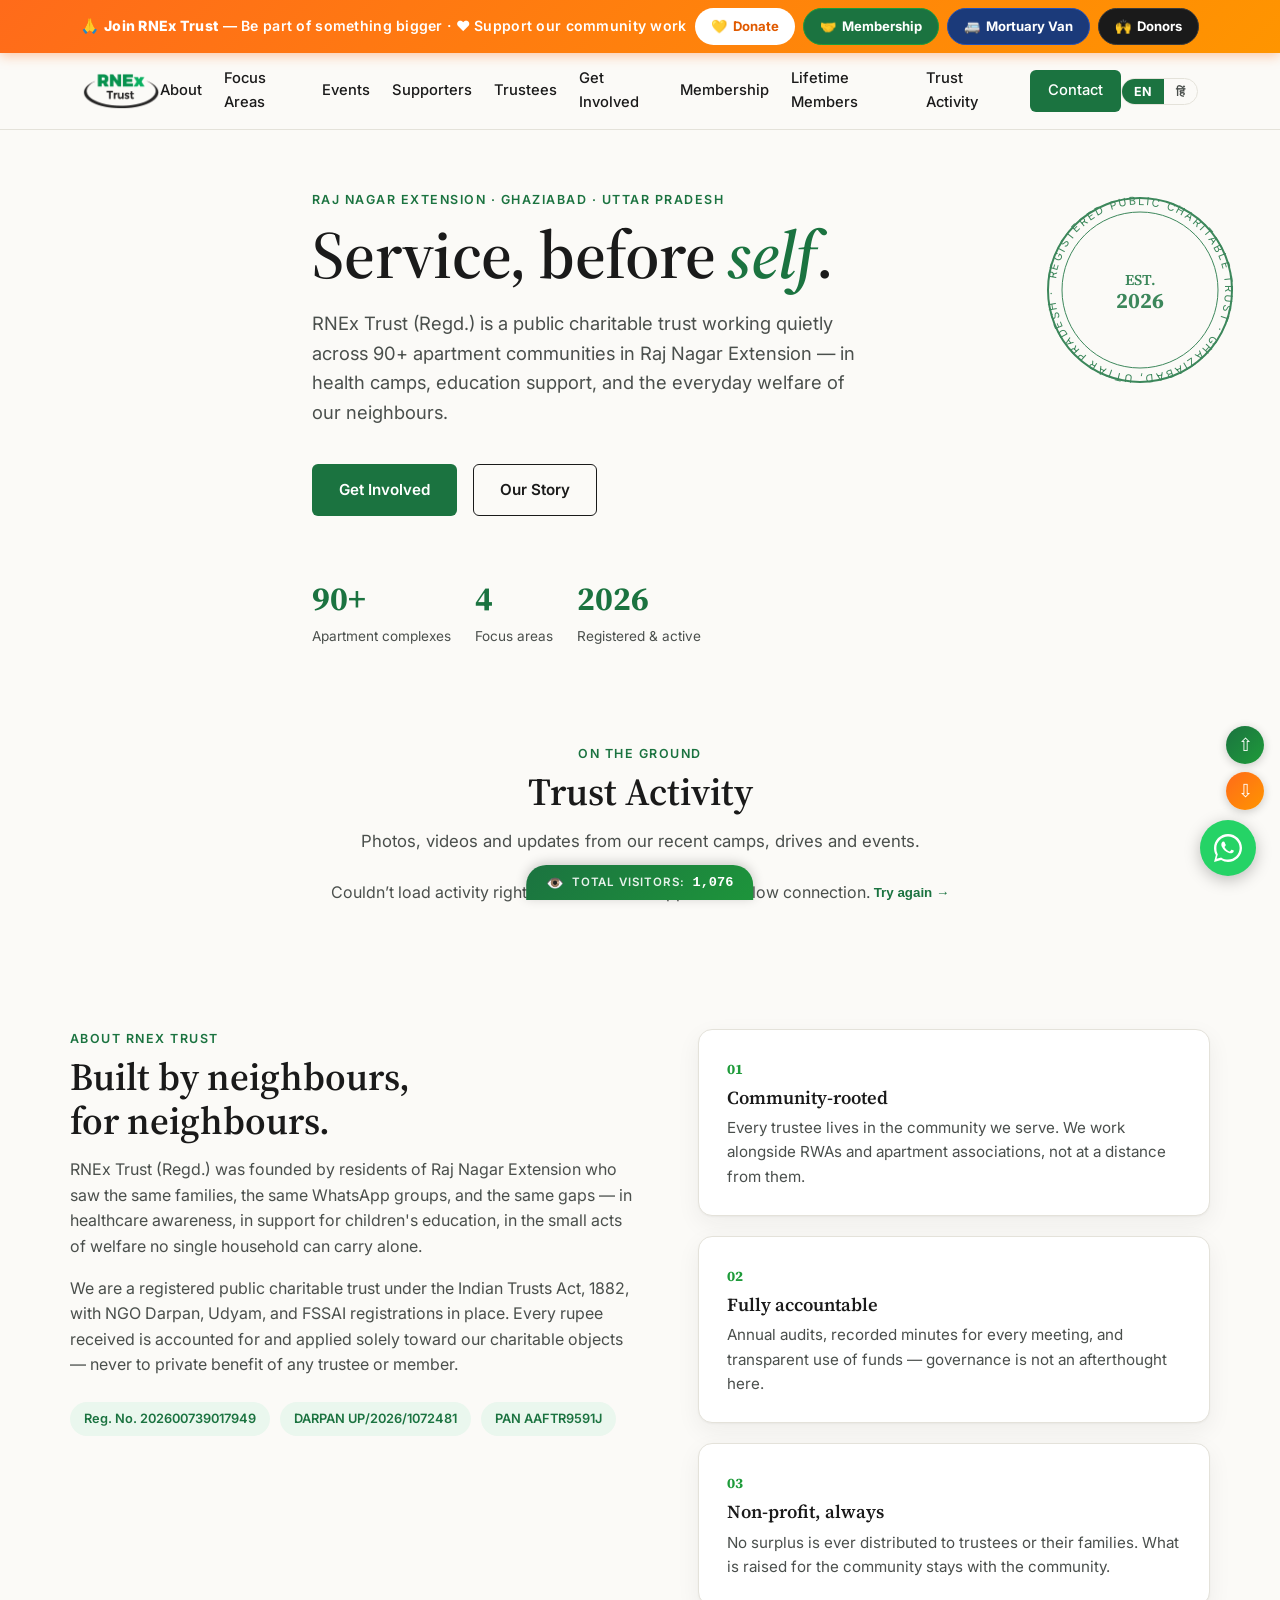
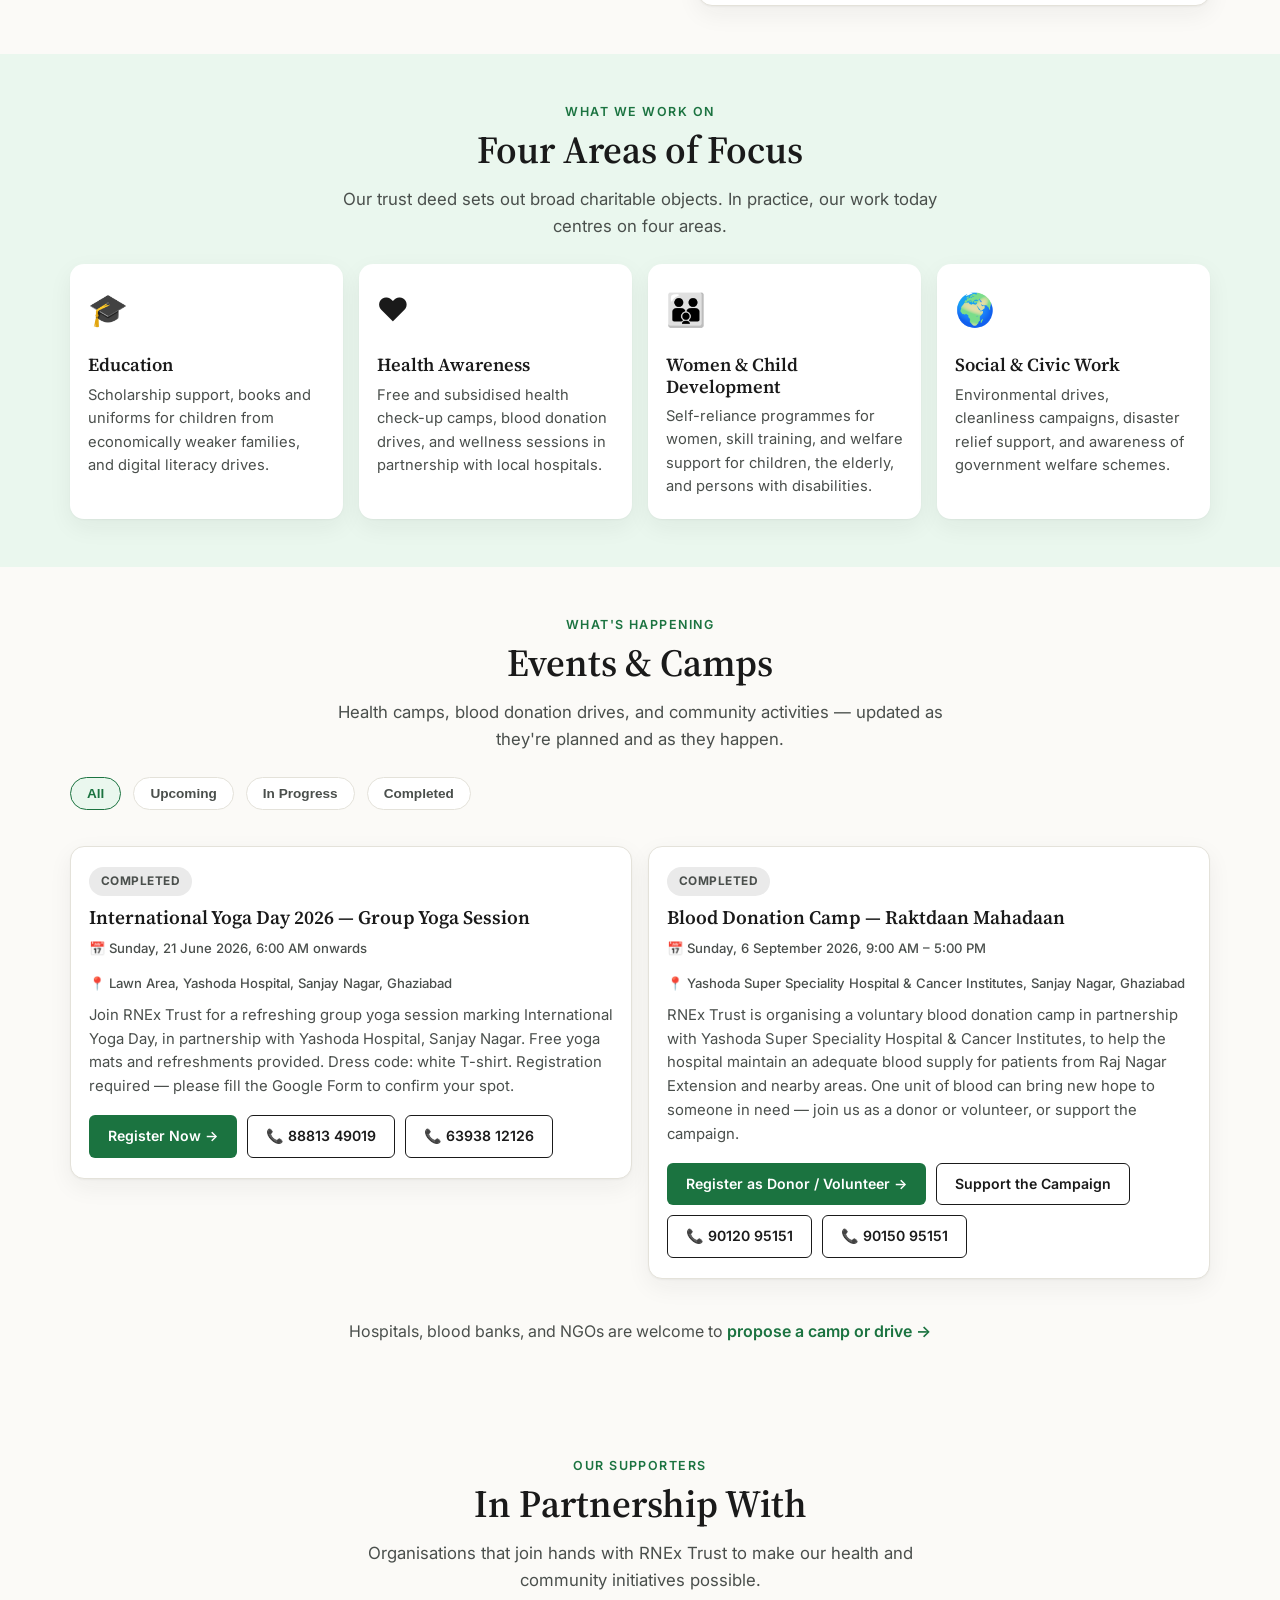
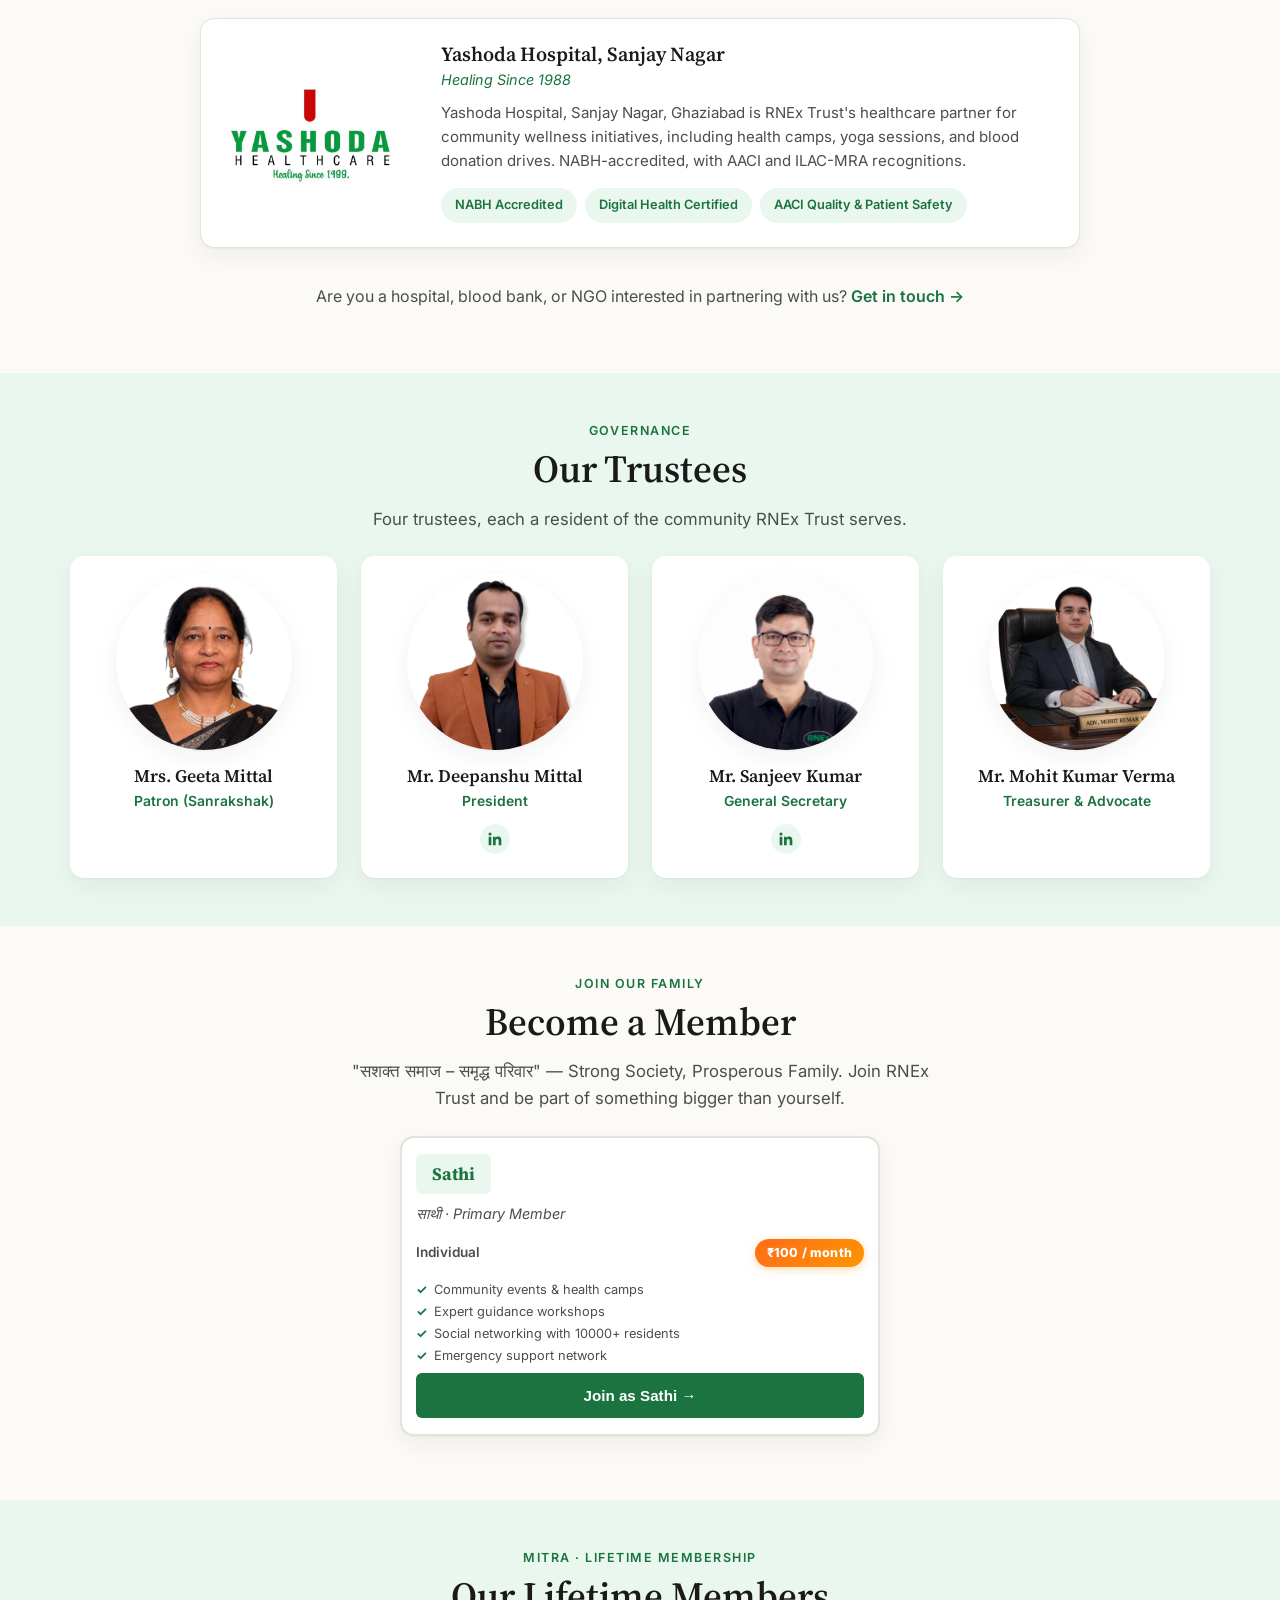
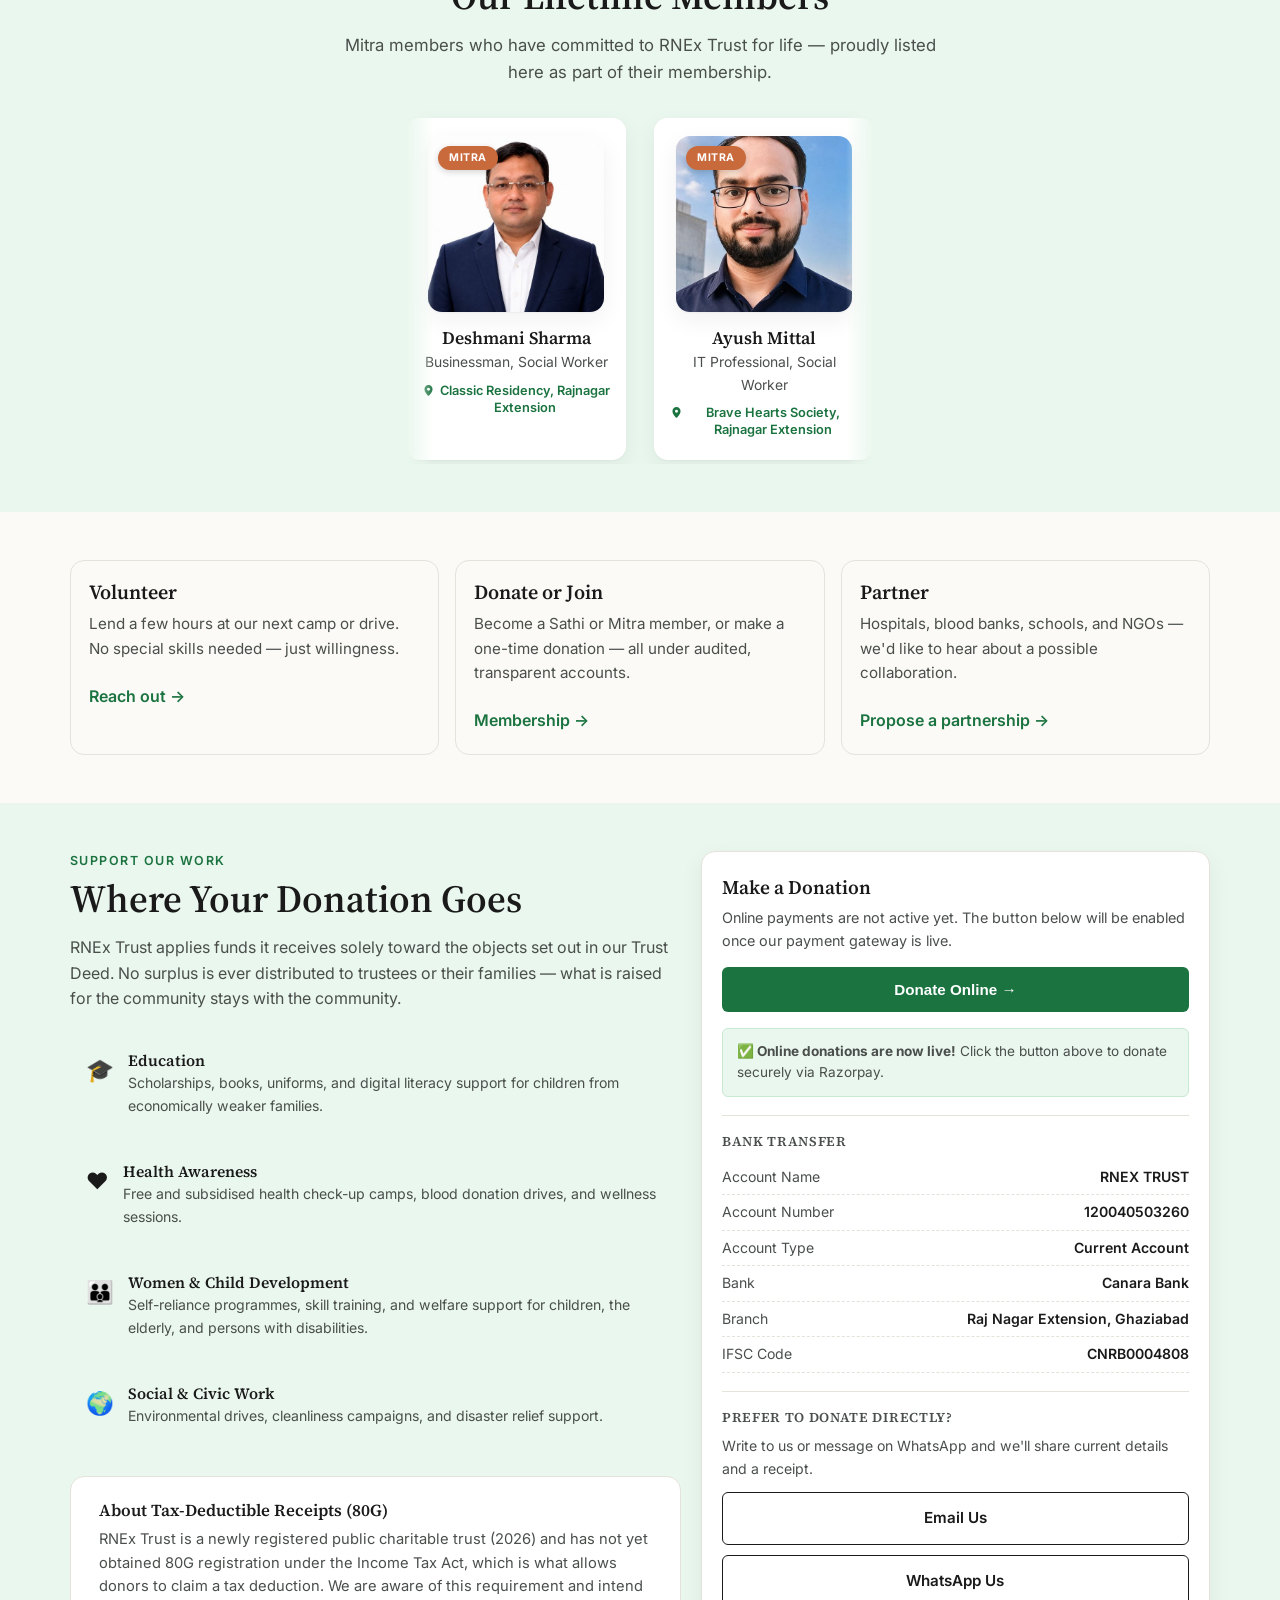
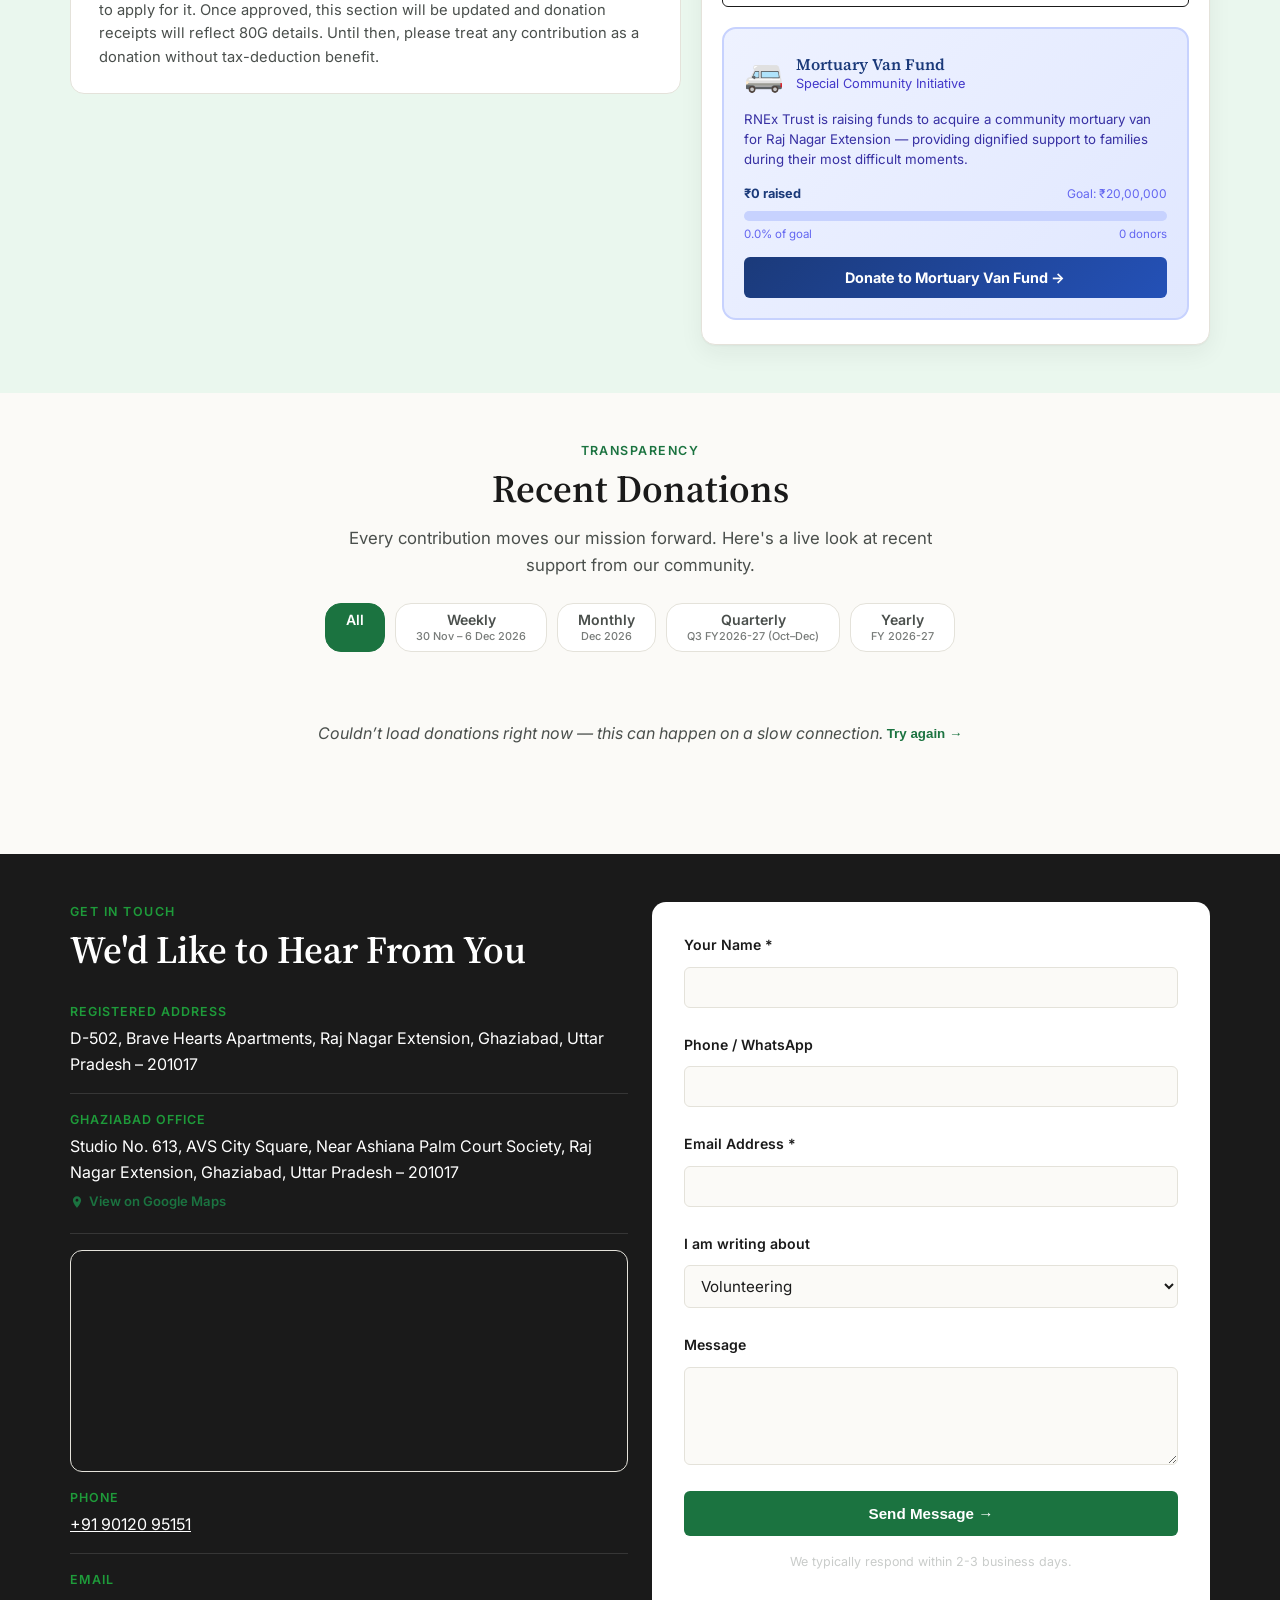
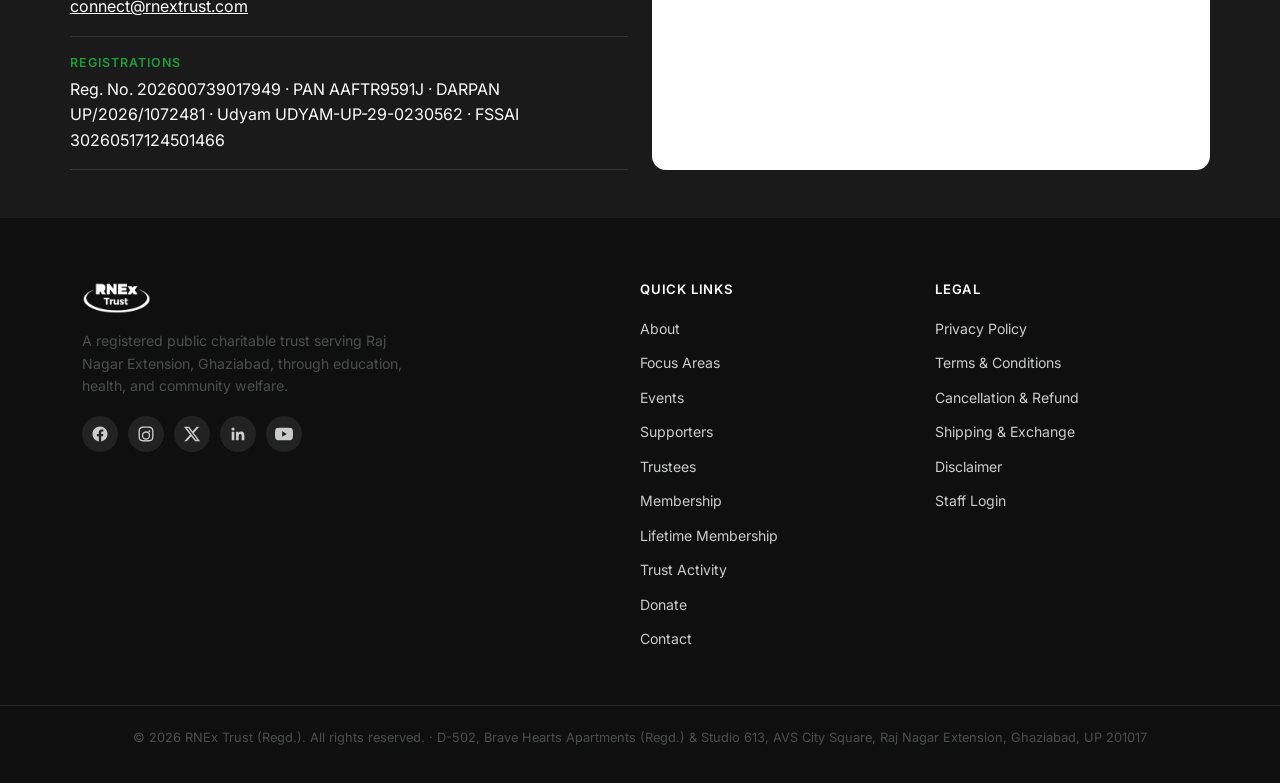
==== commit 1e0dd1df: "Update index.html" ====
--- a/index.html
+++ b/index.html
@@ -3204,7 +3204,17 @@
     var controller = window.AbortController ? new AbortController() : null;
     var timeoutId = controller && setTimeout(function () { controller.abort(); }, TIMEOUT_MS);
 
-    fetch(baseUrl + '?action=trust_activity_feed', controller ? { signal: controller.signal } : {})
+    // 2026-09-08: cache-bust with a unique timestamp param + cache:'no-store'.
+    // Without this, a static URL like this can get served a stale cached
+    // response — either by the browser's own HTTP cache, or by Google's
+    // Apps Script edge caching for anonymous "Anyone" GET requests — even
+    // though the script itself would compute fresh data every time. This
+    // fetch() would then "succeed" with old data instead of throwing, so
+    // the JSONP fallback (which is naturally cache-proof, since its
+    // callback= param is already unique per load) never gets a chance to
+    // run and correct it. Found via a real case: a brand-new donation was
+    // missing from the live Recent Donations table for days.
+    fetch(baseUrl + '?action=trust_activity_feed&_ts=' + Date.now(), Object.assign({ cache: 'no-store' }, controller ? { signal: controller.signal } : {}))
       .then(function (res) {
         if (timeoutId) clearTimeout(timeoutId);
         if (!res.ok) throw new Error('HTTP ' + res.status);
@@ -4719,7 +4729,14 @@
     var controller = window.AbortController ? new AbortController() : null;
     var timeoutId = controller && setTimeout(function () { controller.abort(); }, TIMEOUT_MS);
 
-    fetch(baseUrl + '?action=donation_wall', controller ? { signal: controller.signal } : {})
+    // 2026-09-08: cache-bust — see the matching comment on the Trust
+    // Activity feed's fetch() call for the full explanation. Root cause
+    // of a real bug: a fresh Mortuary Van donation from Adv Raunak Singh
+    // (06-09-2026) never appeared in the live Recent Donations table —
+    // the backend (handleDonationWall) was verified correct and DID
+    // return it, so a stale cached fetch() response (this exact static
+    // URL, no unique parameter) was the only explanation left standing.
+    fetch(baseUrl + '?action=donation_wall&_ts=' + Date.now(), Object.assign({ cache: 'no-store' }, controller ? { signal: controller.signal } : {}))
       .then(function (res) {
         if (timeoutId) clearTimeout(timeoutId);
         if (!res.ok) throw new Error('HTTP ' + res.status);
@@ -5863,7 +5880,13 @@
   }
 
   function fetchProgress() {
-    fetch(url)
+    // 2026-09-08: cache-bust with a unique timestamp param + cache:'no-store'.
+    // Google's gviz/tq feed can serve a stale cached snapshot for a static
+    // URL like this one — confirmed directly while diagnosing a related
+    // bug (a brand-new donation missing from the Recent Donations table,
+    // caused by the same kind of stale-fetch issue on a different
+    // endpoint). Appending a changing param each call avoids that.
+    fetch(url + '&_ts=' + Date.now(), { cache: 'no-store' })
       .then(r => r.text())
       .then(text => {
         // Google Sheets wraps JSON in /*O_o*/ google.visualization.Query.setResponse(...)
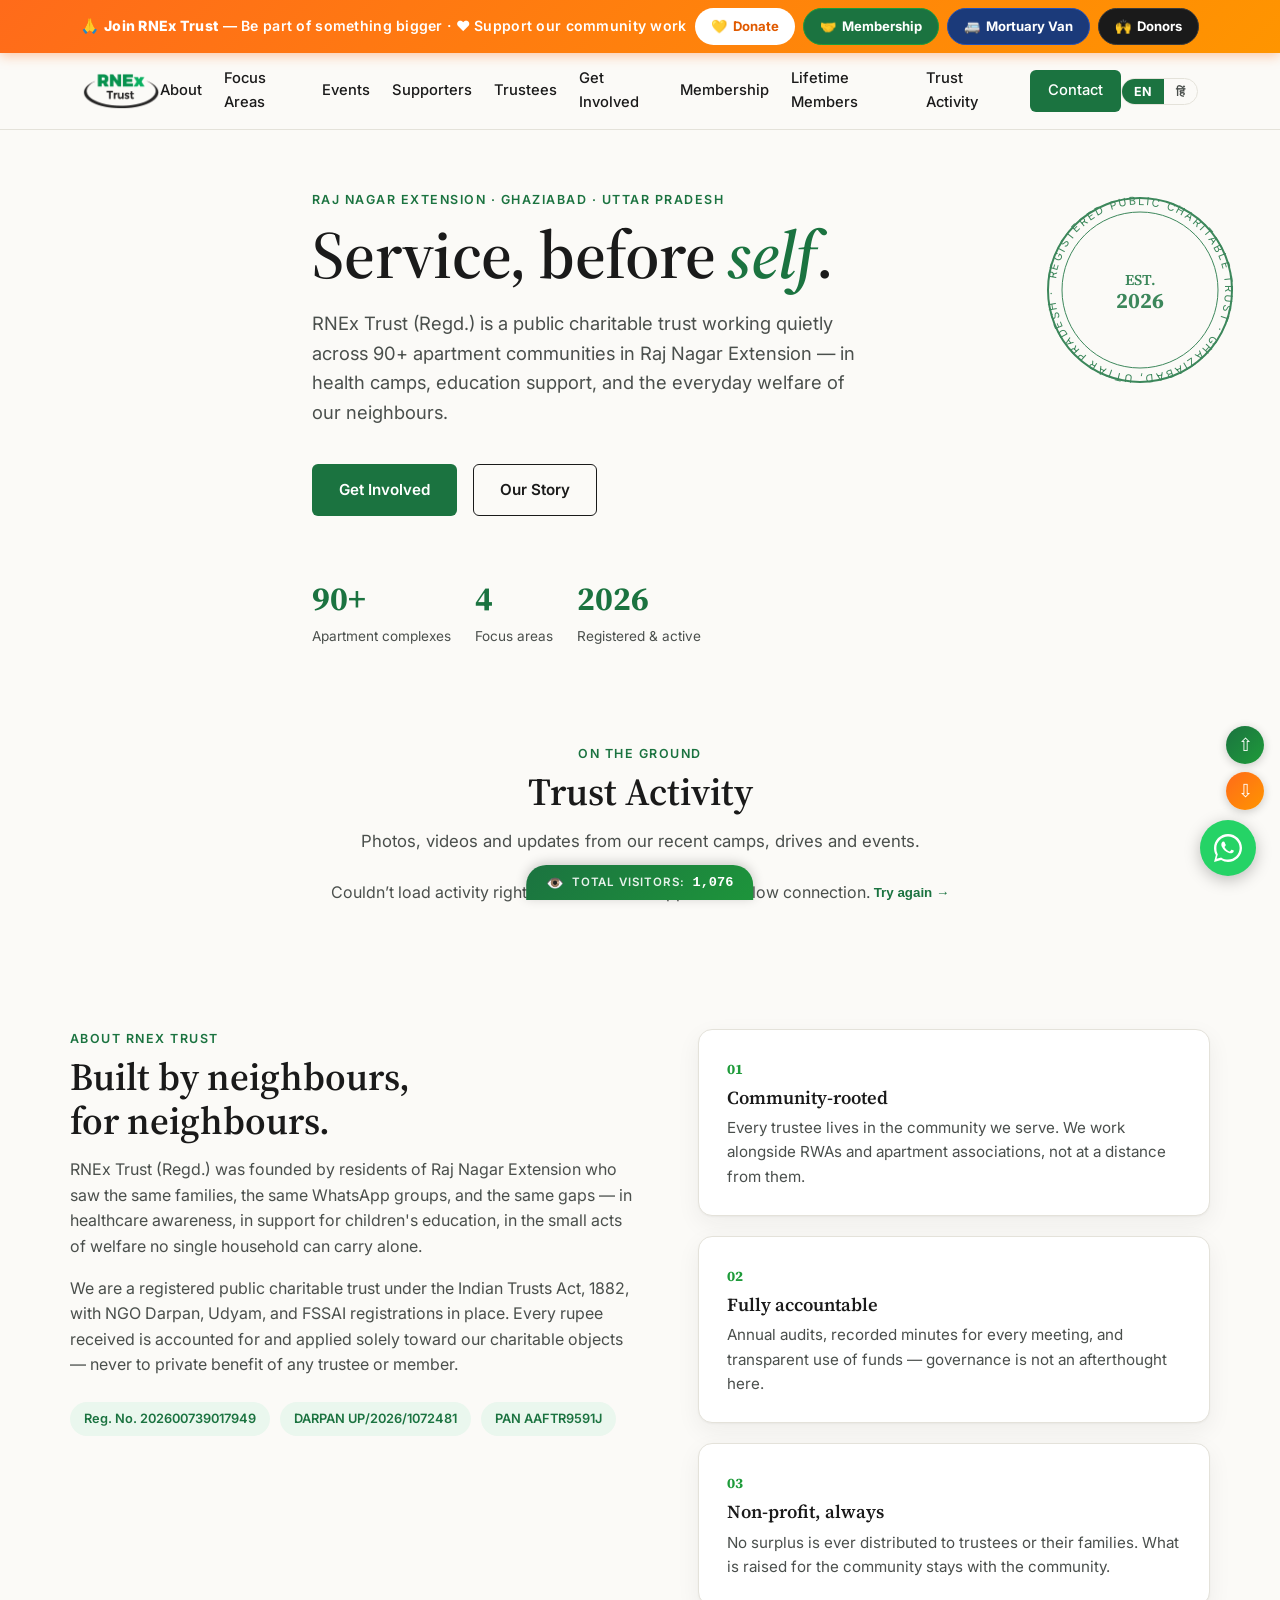
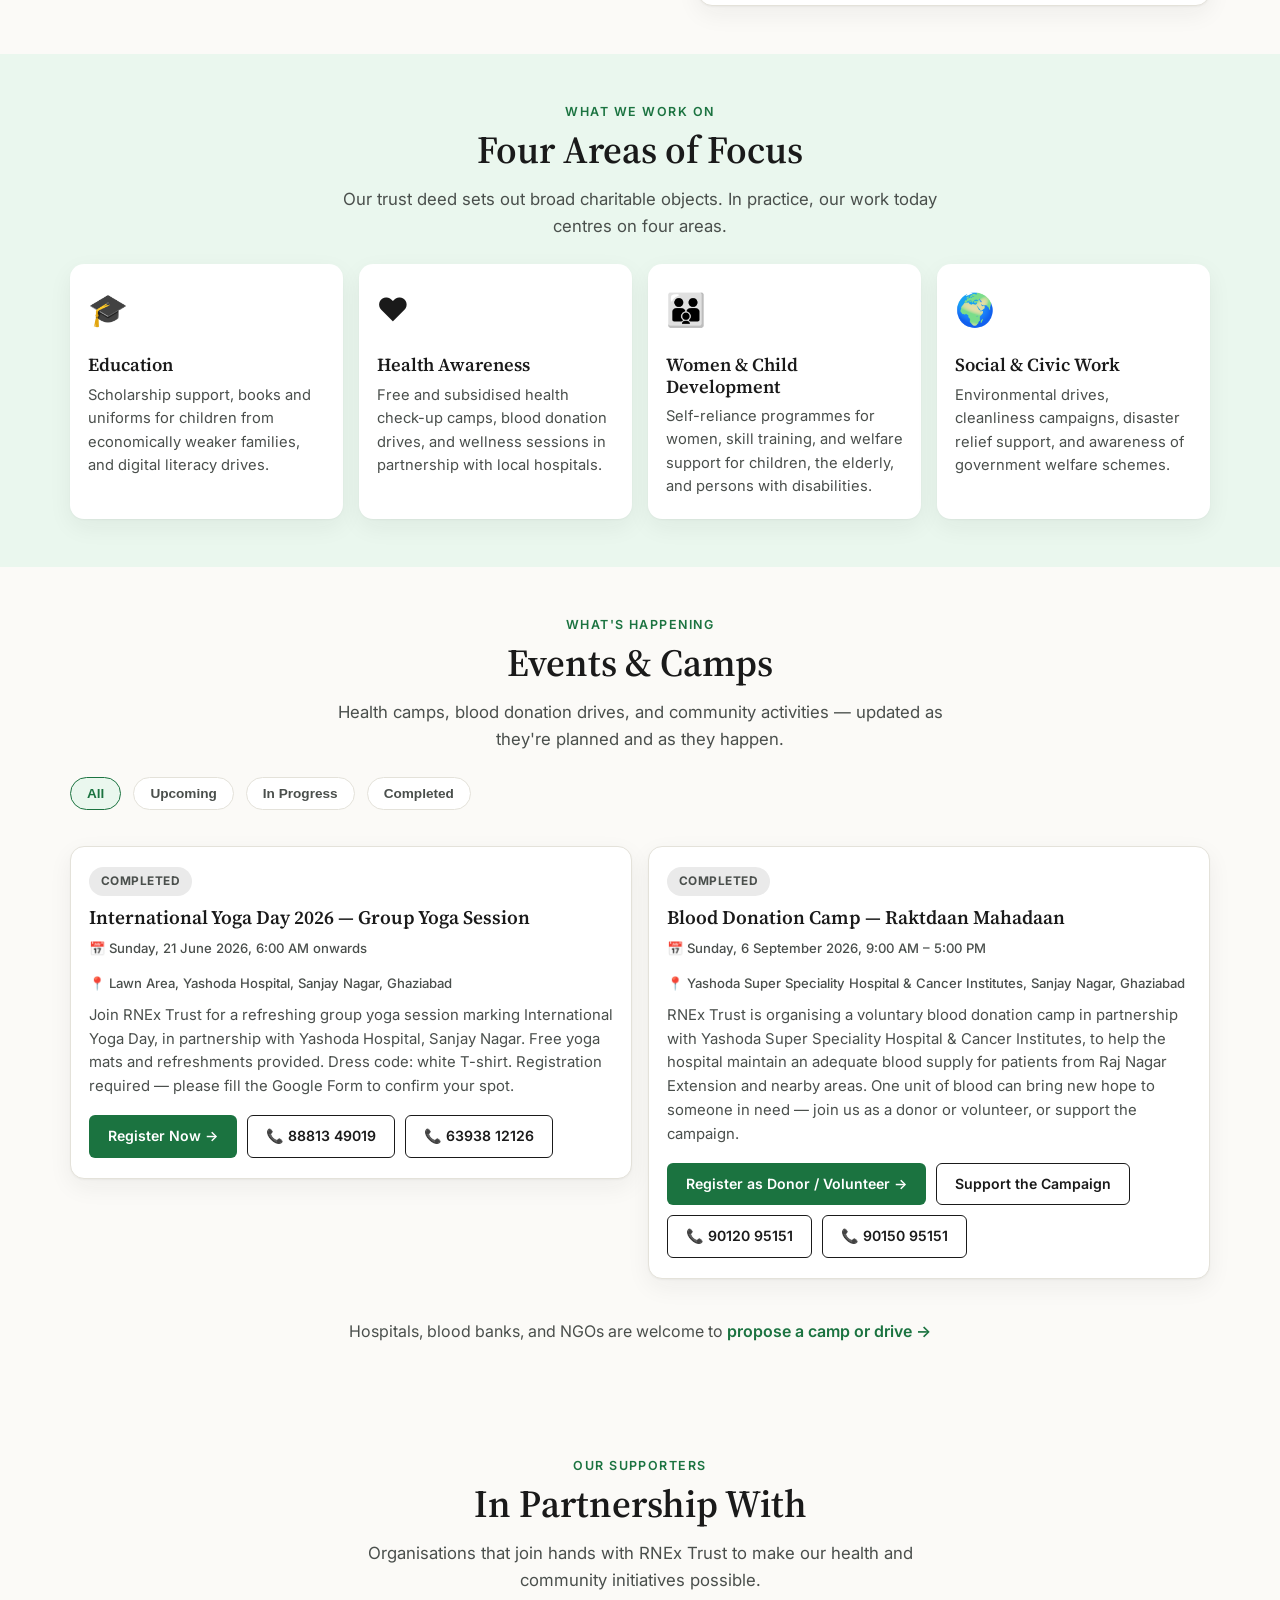
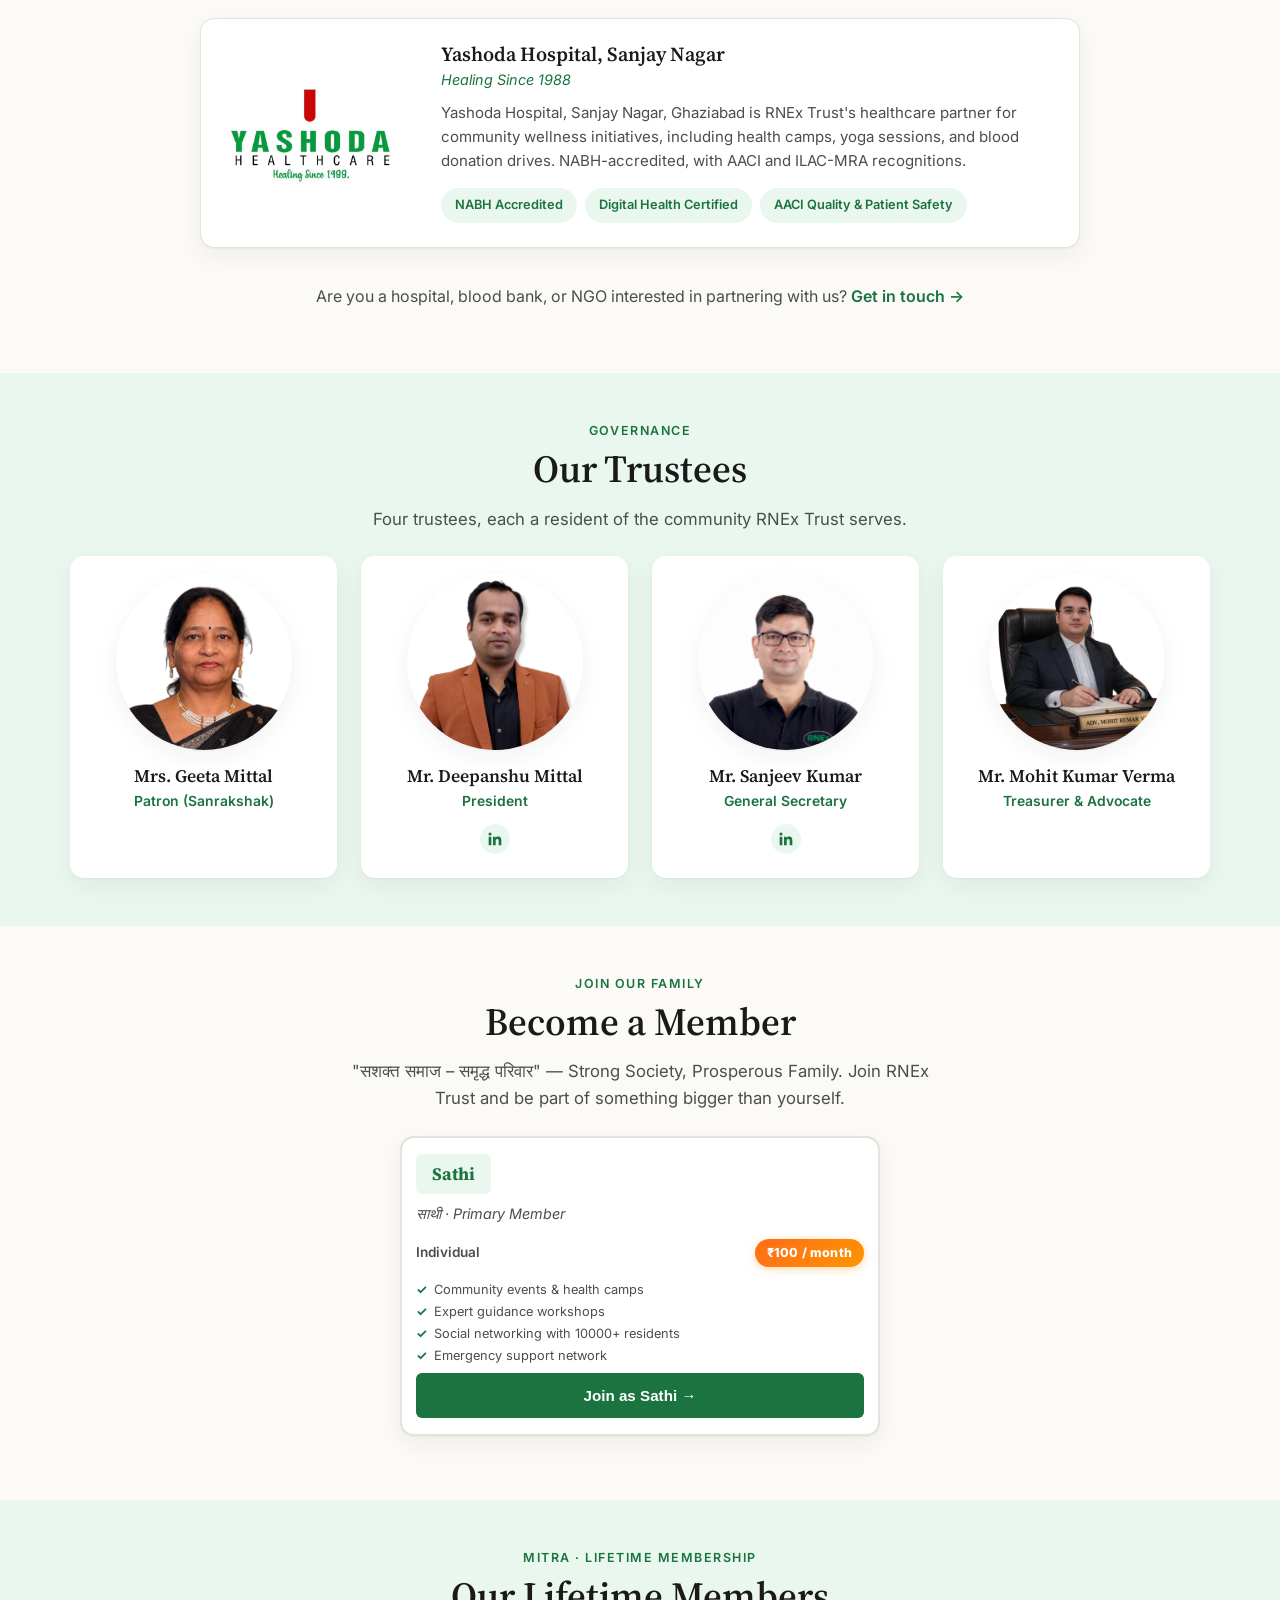
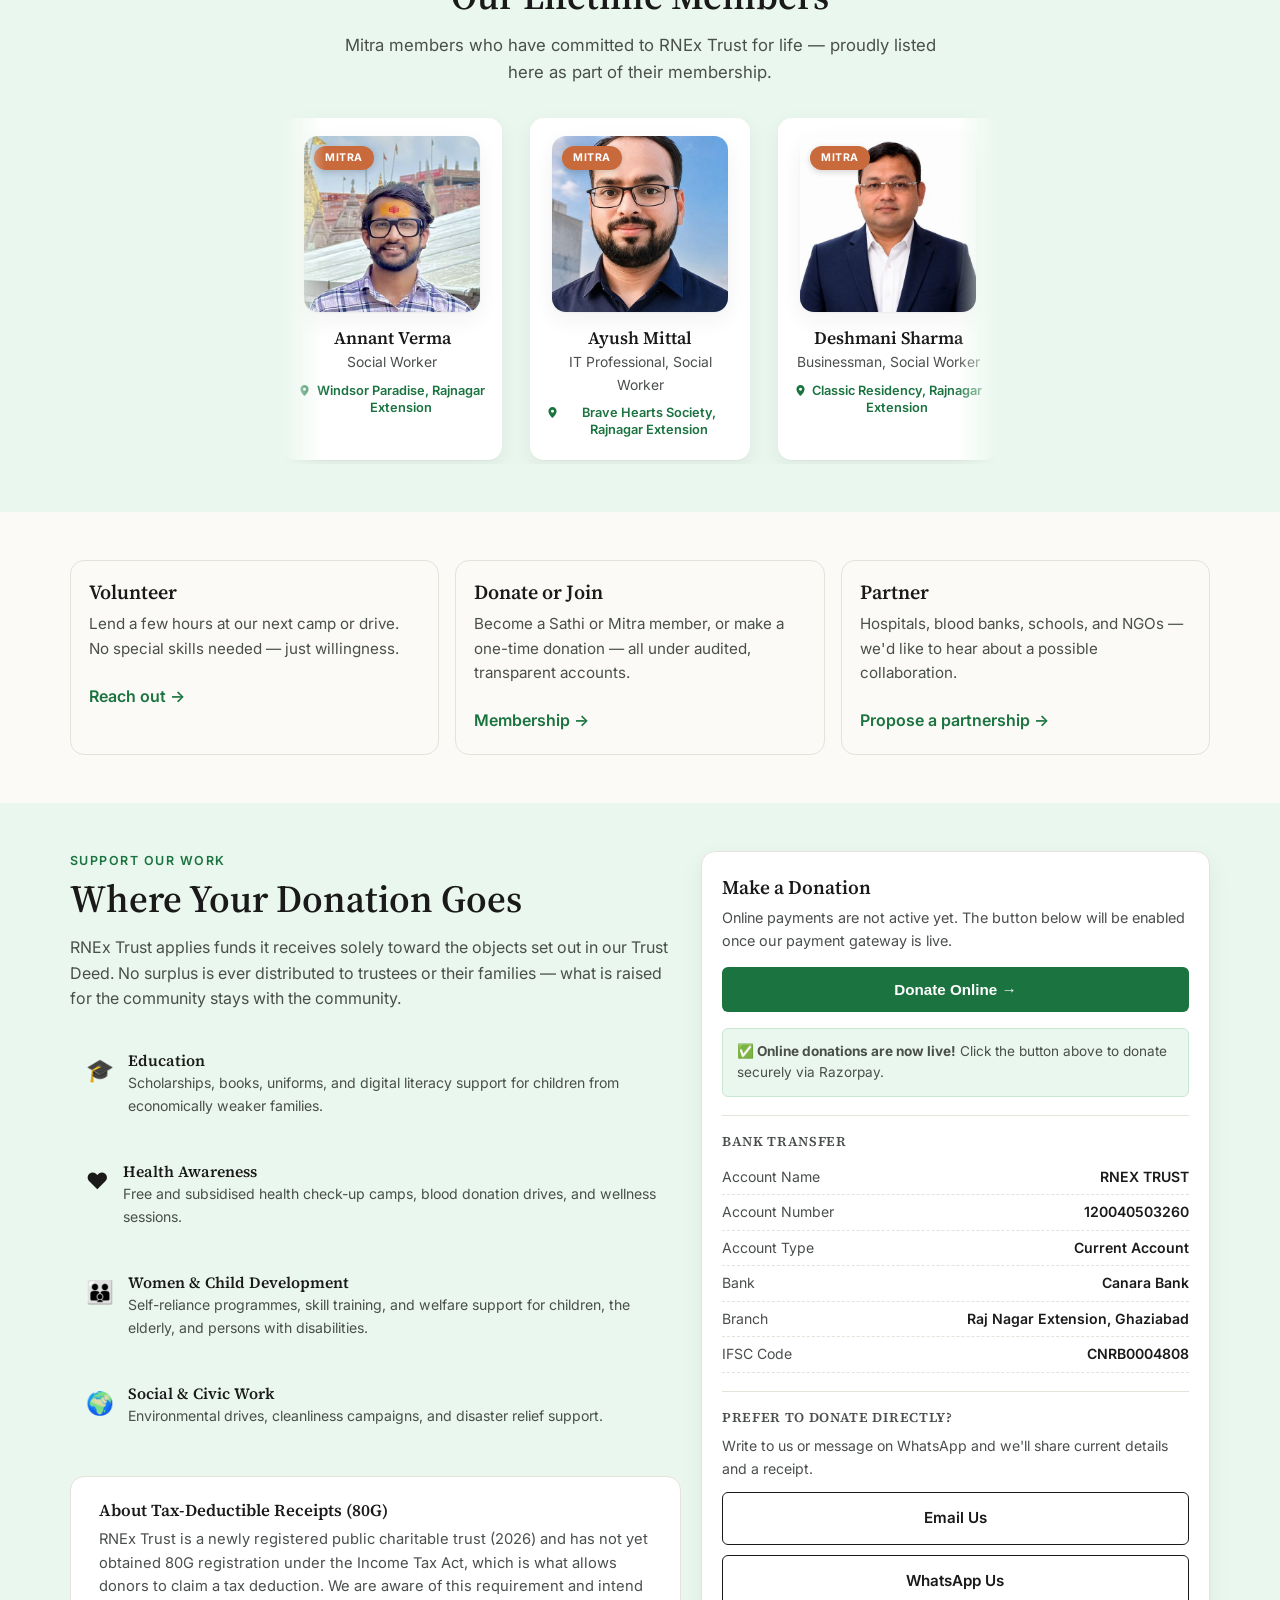
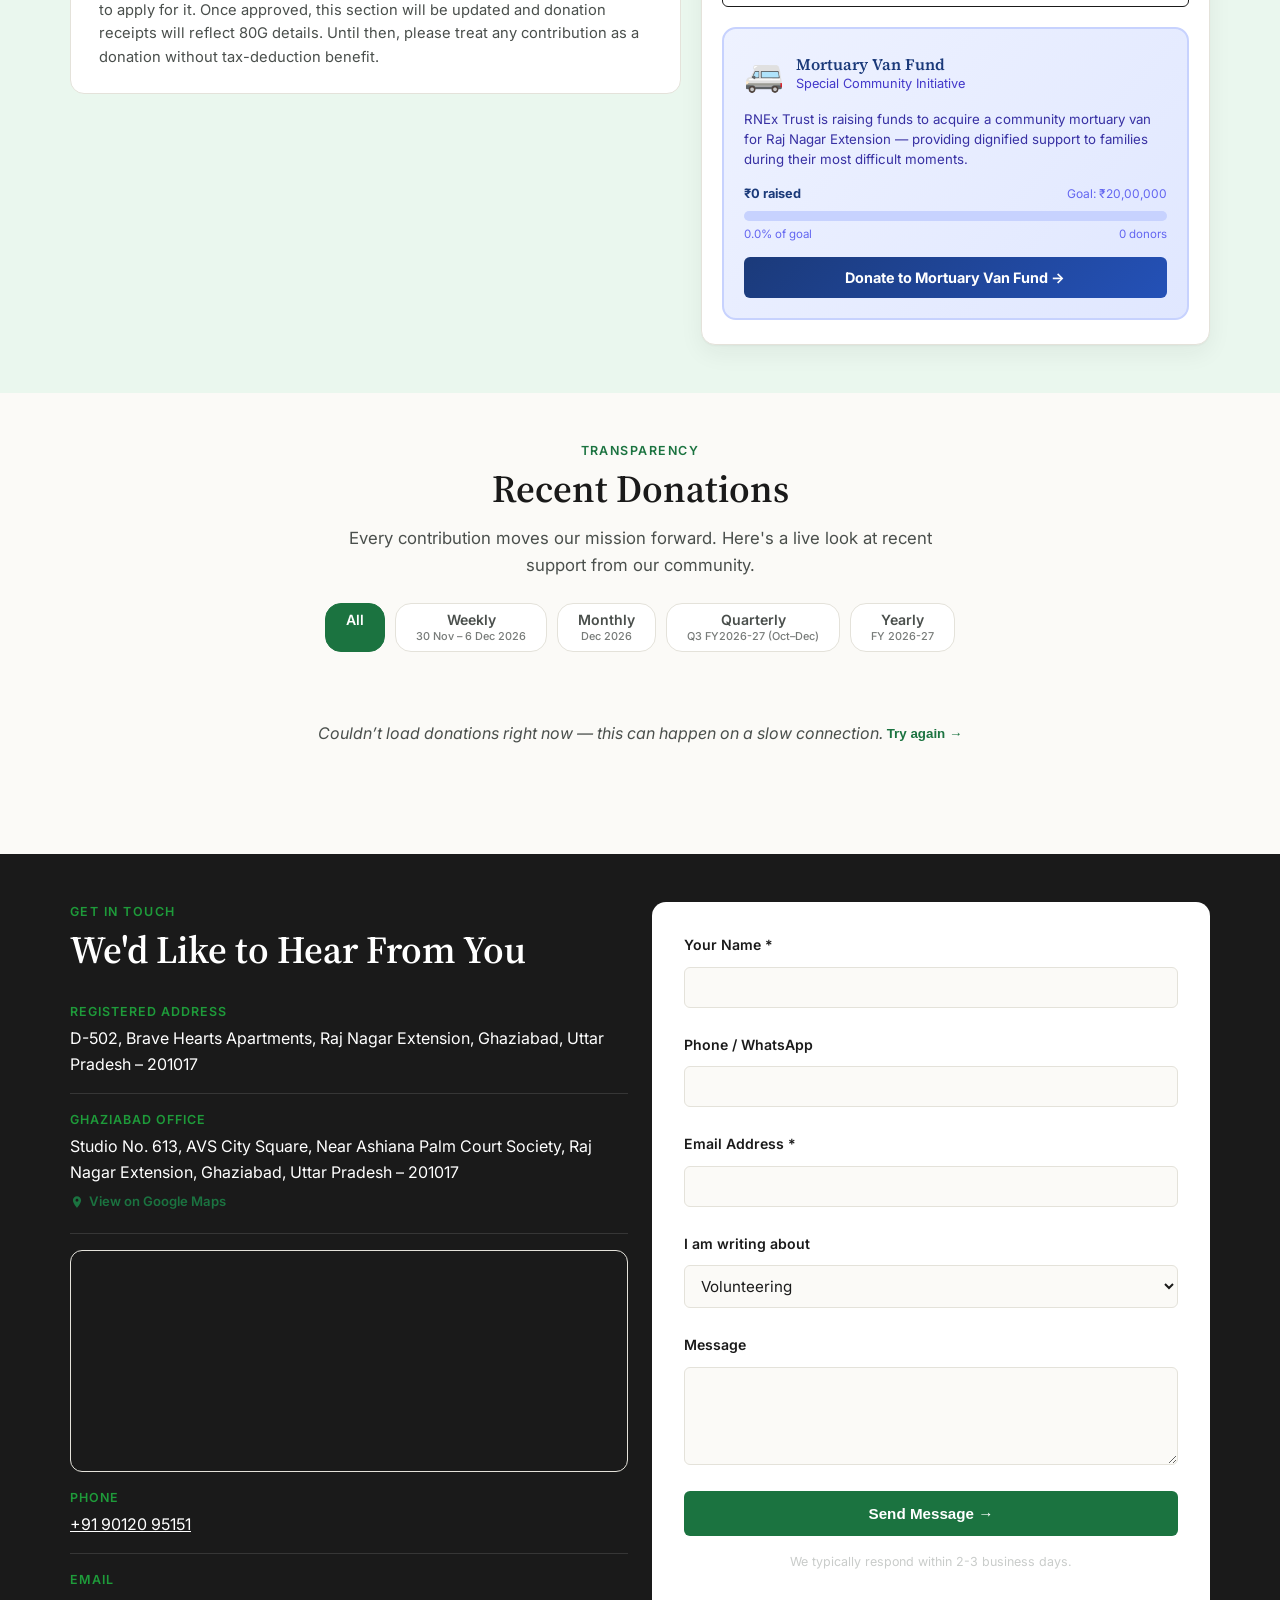
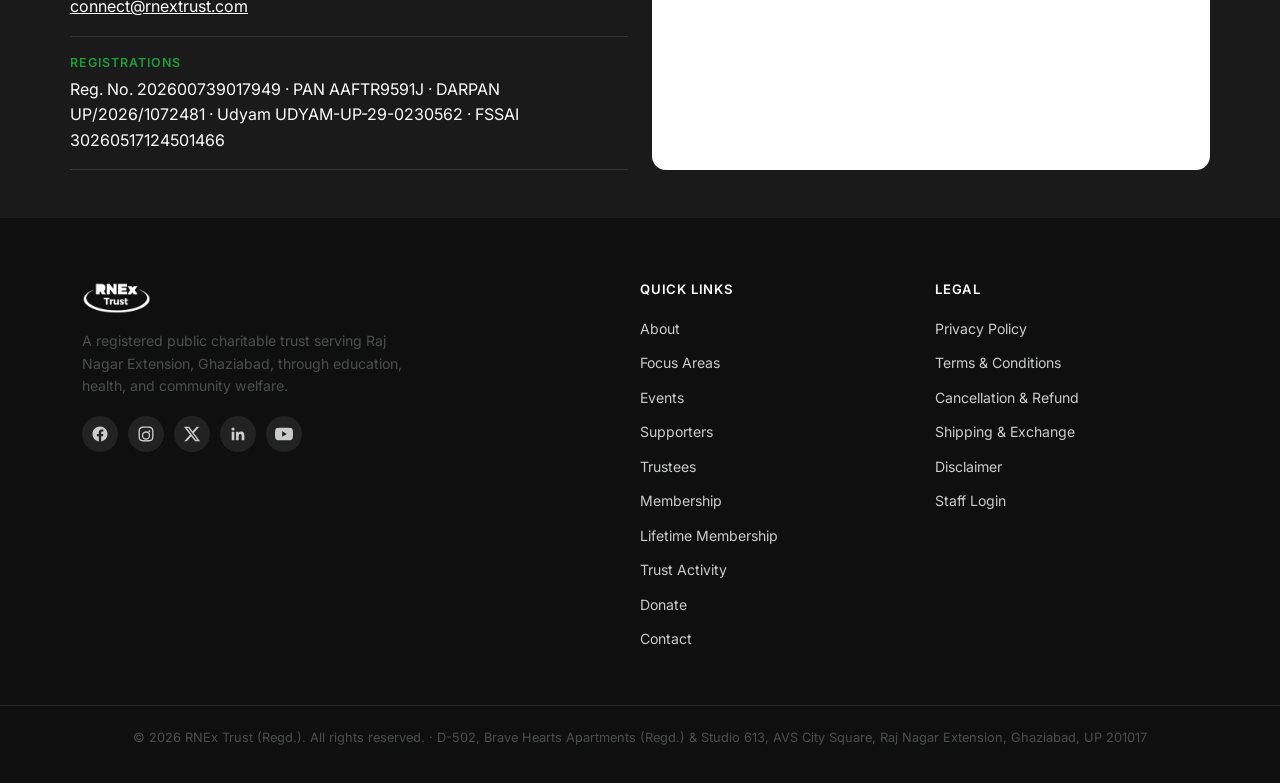
==== commit 8fbb30e0: "Update index.html" ====
--- a/index.html
+++ b/index.html
@@ -3630,6 +3630,13 @@
       designation: 'Businessman, Social Worker',
       location: 'Classic Residency, Rajnagar Extension',
       photo: '[data-uri]'
+    },
+    {
+      id: 'annant-verma',
+      name: 'Annant Verma',
+      designation: 'Social Worker',
+      location: 'Windsor Paradise, Rajnagar Extension',
+      photo: '[data-uri]'
     }
   ];
 
@@ -3720,36 +3727,82 @@
     }
   }
 
-  function loadLiveMitraMembers() {
+  // 2026-09-08 — REAL BUG found and fixed: this gallery was JSONP-script-tag
+  // ONLY, with just a 4s timeout, and both the timeout AND script.onerror
+  // paths silently fell back to FALLBACK_MEMBERS alone (dropping Puneet
+  // Goyal, the only live Mitra member) with zero visible error — exactly
+  // the same "script tag blocked/slow on mobile" failure mode already
+  // root-caused and fixed for the Donation Wall, Trust Activity feed, and
+  // visitor counter back on 2026-08-26 (see claude/system-conventions.md
+  // section 11, which explicitly flagged this exact gallery as still
+  // vulnerable and not yet patched). Sanjeev hit it live: desktop showed
+  // all 3 members correctly (fetch/JSONP succeeded there), the same phone
+  // showed only 2 (Ayush Mittal, Deshmani Sharma) minutes apart — a
+  // network-timing difference, not a data or caching difference. Fixed by
+  // applying the exact same fetch()-first (cache-busted, no-store, longer
+  // timeout with retries) / JSONP-fallback pattern already proven on those
+  // other endpoints, instead of a bare short-timeout script tag.
+  var MITRA_TIMEOUT_MS = 20000;
+  var MITRA_MAX_ATTEMPTS = 3;
+
+  function onMitraGalleryData(data) {
+    // FALLBACK_MEMBERS (Ayush Mittal, Deshmani Sharma) are real founding
+    // members, not just filler — always shown together with whatever real
+    // members the sheet returns (2026-09-04 fix), never either/or.
+    var live = data && data.members && data.members.length ? data.members : [];
+    renderMembers(FALLBACK_MEMBERS.concat(live));
+  }
+
+  function loadMitraGalleryJsonp(attempt) {
+    attempt = attempt || 1;
     var settled = false;
     var callbackName = 'mitraGalleryCb_' + Date.now() + '_' + Math.floor(Math.random() * 1e6);
-
     var script = document.createElement('script');
-
-    function finish(members) {
+    var timeoutId = setTimeout(function () { finish(null); }, MITRA_TIMEOUT_MS);
+
+    function finish(data) {
       if (settled) return;
       settled = true;
-      renderMembers(members);
       clearTimeout(timeoutId);
       delete window[callbackName];
       if (script.parentNode) script.parentNode.removeChild(script);
+
+      if (!data) {
+        if (attempt < MITRA_MAX_ATTEMPTS) {
+          loadMitraGalleryJsonp(attempt + 1);
+        } else {
+          renderMembers(FALLBACK_MEMBERS); // final fallback after every attempt failed
+        }
+        return;
+      }
+      onMitraGalleryData(data);
     }
 
-    var timeoutId = setTimeout(function () { finish(FALLBACK_MEMBERS); }, 4000);
-
-    window[callbackName] = function (data) {
-      // 2026-09-04: FALLBACK_MEMBERS (Ayush Mittal, Deshmani Sharma) are
-      // real founding members, not just filler — they used to disappear
-      // the moment any live Mitra data came back, which looked like they
-      // were "removed" once Puneet Goyal's photo went live. Now always
-      // shown together with whatever real members the sheet returns.
-      var live = data && data.members && data.members.length ? data.members : [];
-      finish(FALLBACK_MEMBERS.concat(live));
-    };
-
+    window[callbackName] = finish;
+    script.onerror = function () { finish(null); };
     script.src = GALLERY_APPS_SCRIPT_URL + '?action=mitra_gallery&callback=' + callbackName;
-    script.onerror = function () { finish(FALLBACK_MEMBERS); };
     document.body.appendChild(script);
+  }
+
+  function loadLiveMitraMembers() {
+    if (!window.fetch) {
+      loadMitraGalleryJsonp(1);
+      return;
+    }
+
+    var controller = window.AbortController ? new AbortController() : null;
+    var timeoutId = controller && setTimeout(function () { controller.abort(); }, MITRA_TIMEOUT_MS);
+
+    fetch(GALLERY_APPS_SCRIPT_URL + '?action=mitra_gallery&_ts=' + Date.now(), Object.assign({ cache: 'no-store' }, controller ? { signal: controller.signal } : {}))
+      .then(function (r) { return r.json(); })
+      .then(function (data) {
+        if (timeoutId) clearTimeout(timeoutId);
+        onMitraGalleryData(data);
+      })
+      .catch(function () {
+        if (timeoutId) clearTimeout(timeoutId);
+        loadMitraGalleryJsonp(1);
+      });
   }
 
   if (document.readyState === 'loading') {
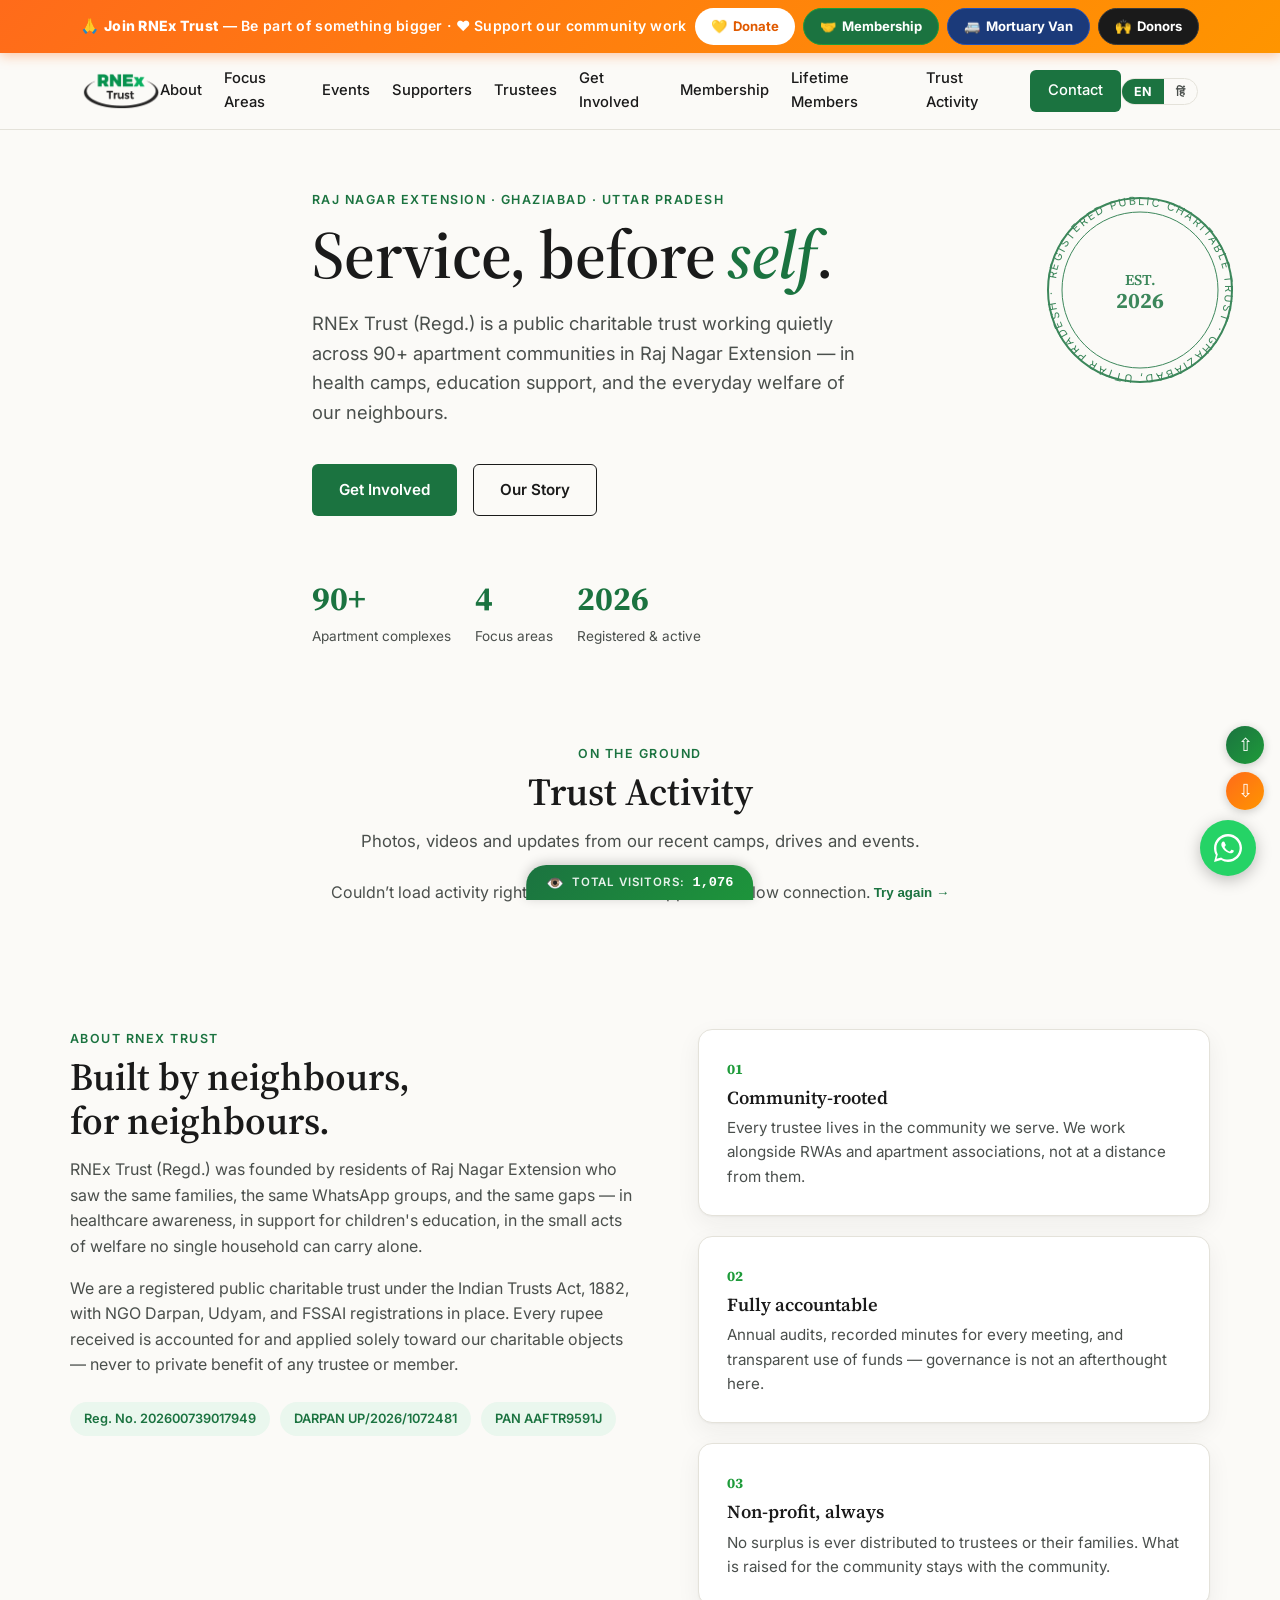
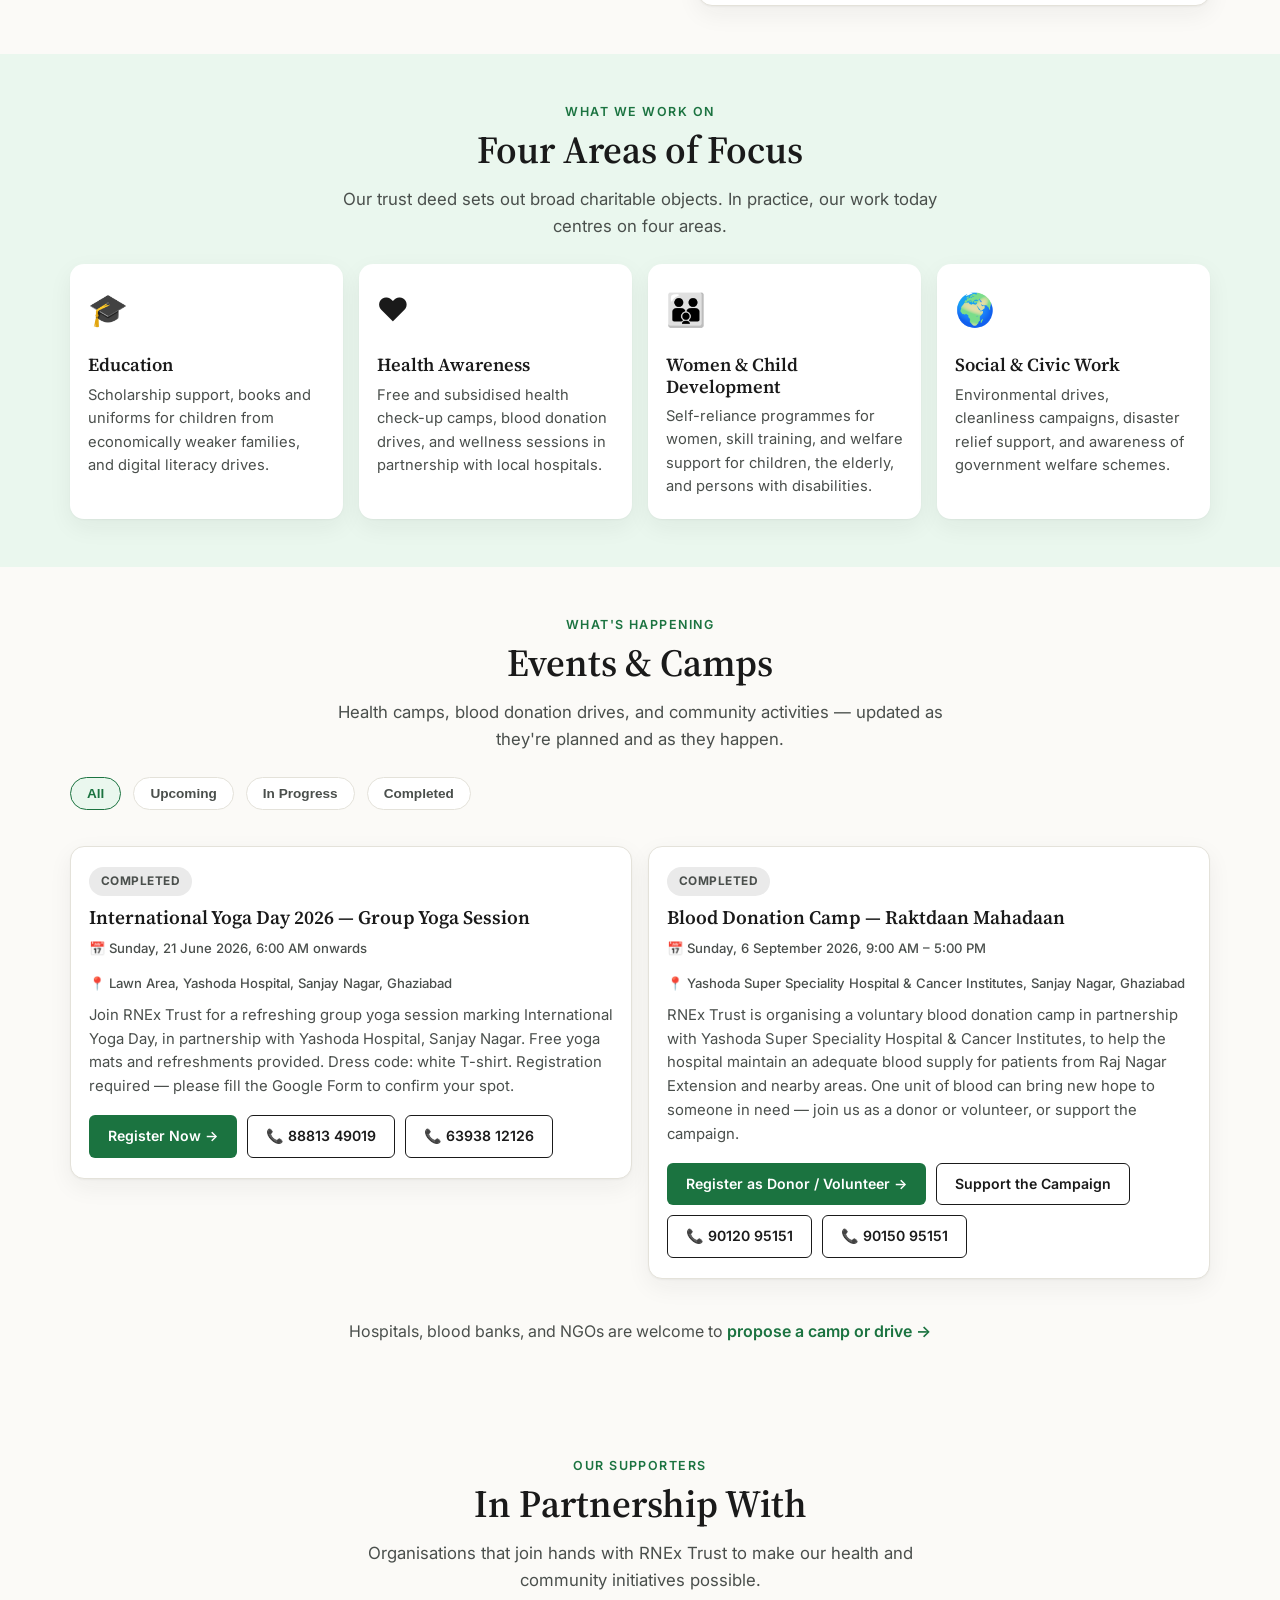
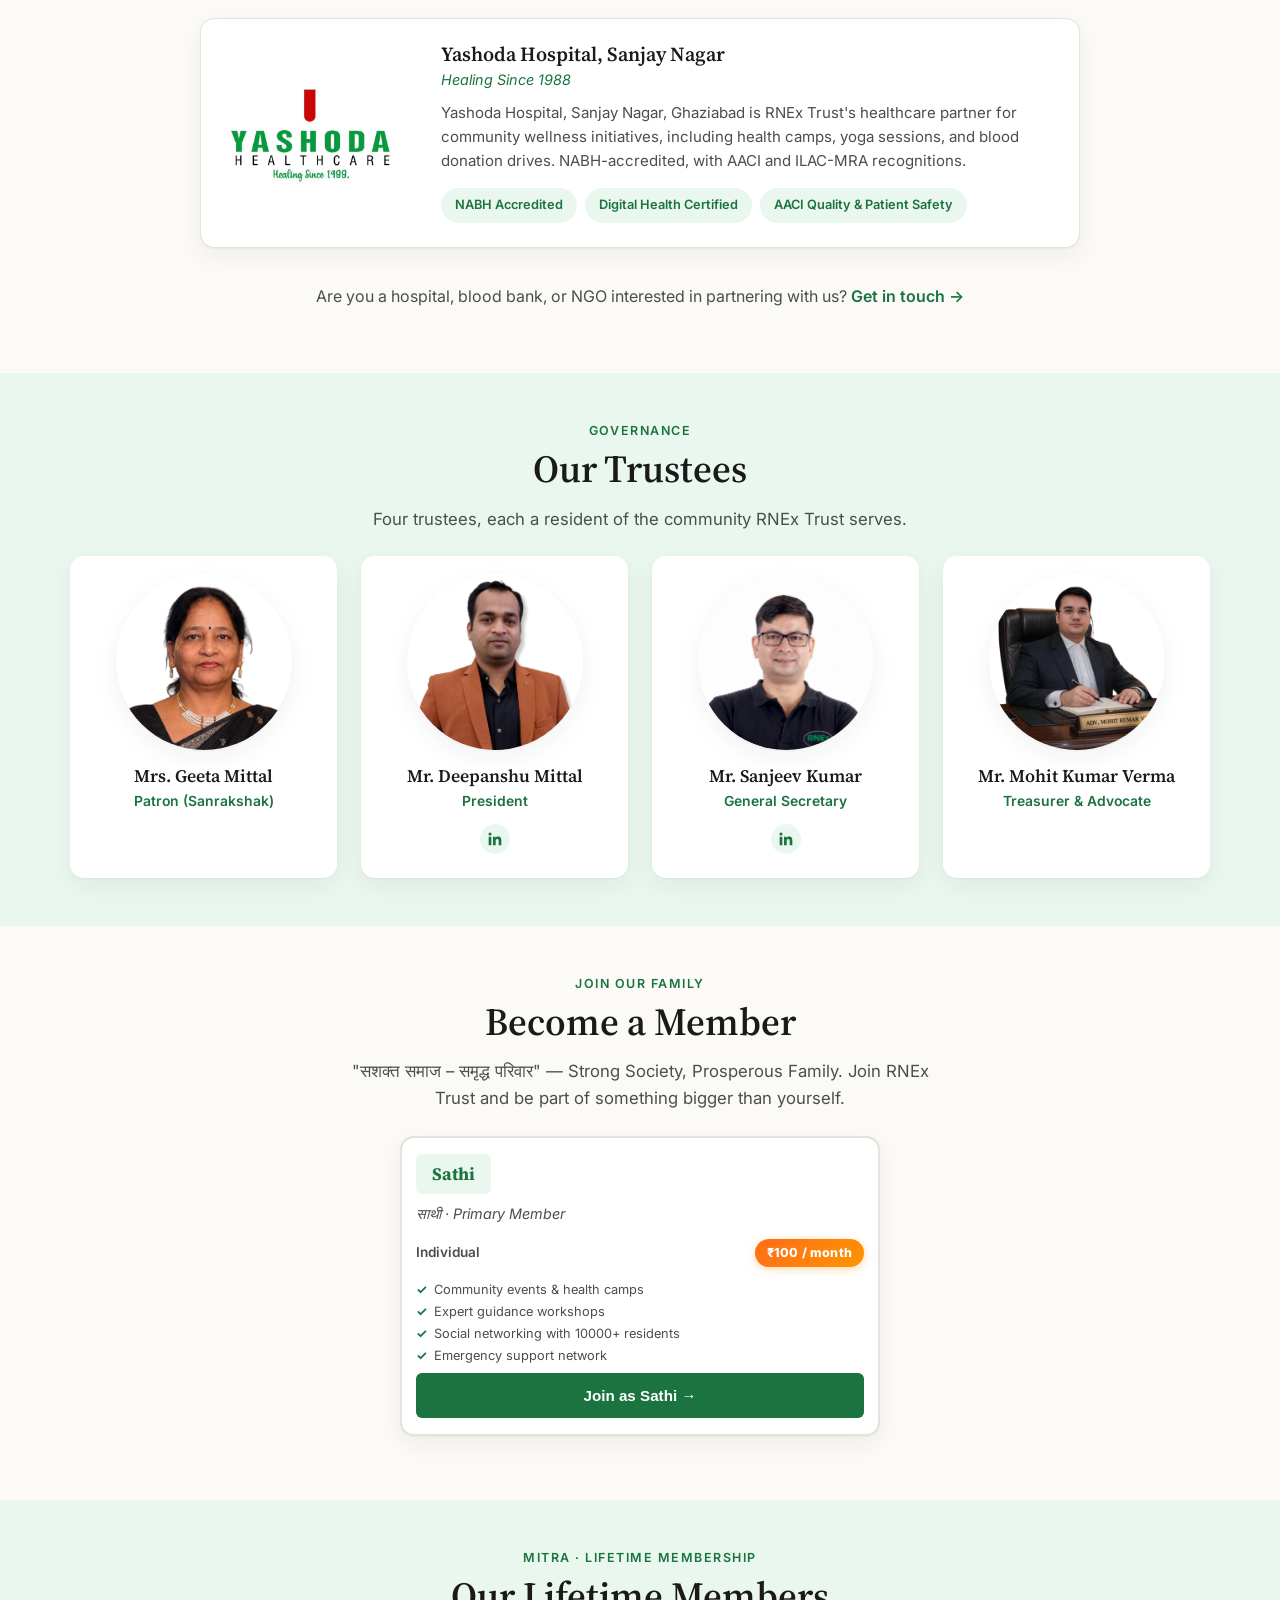
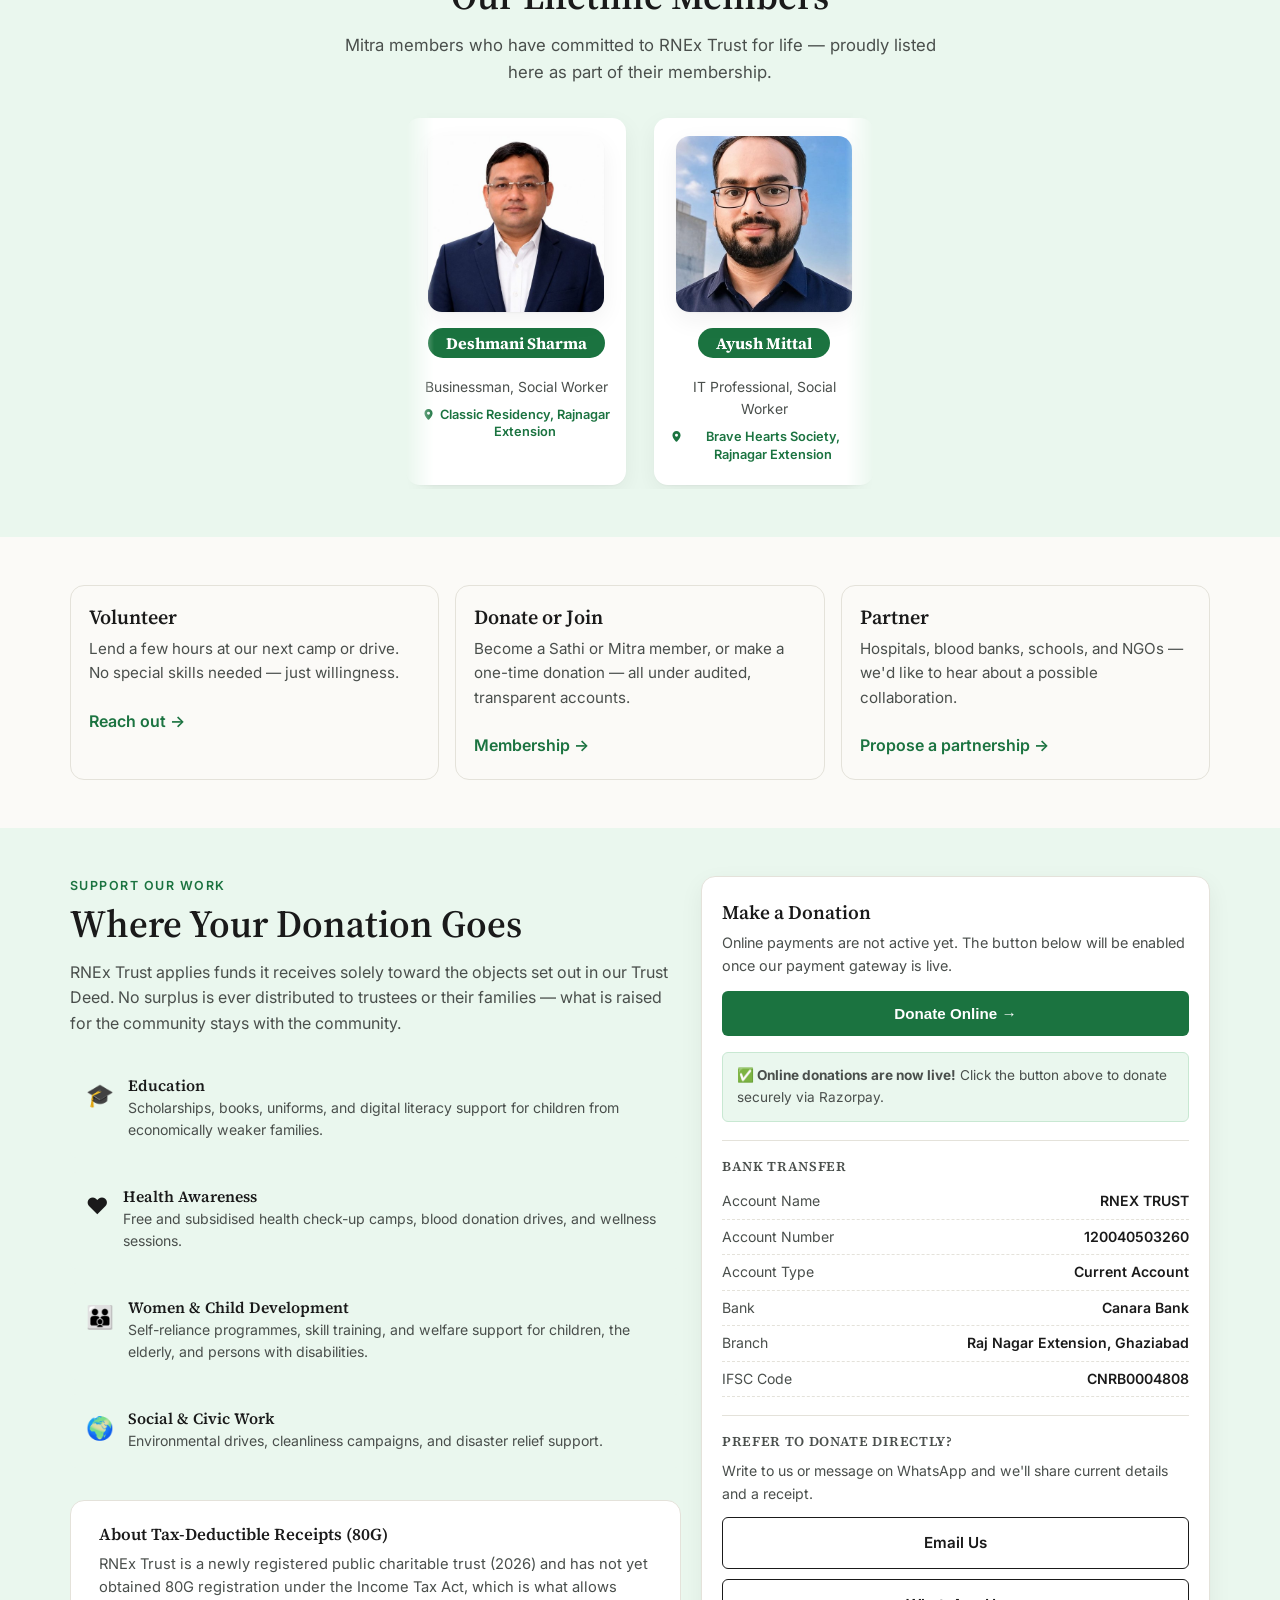
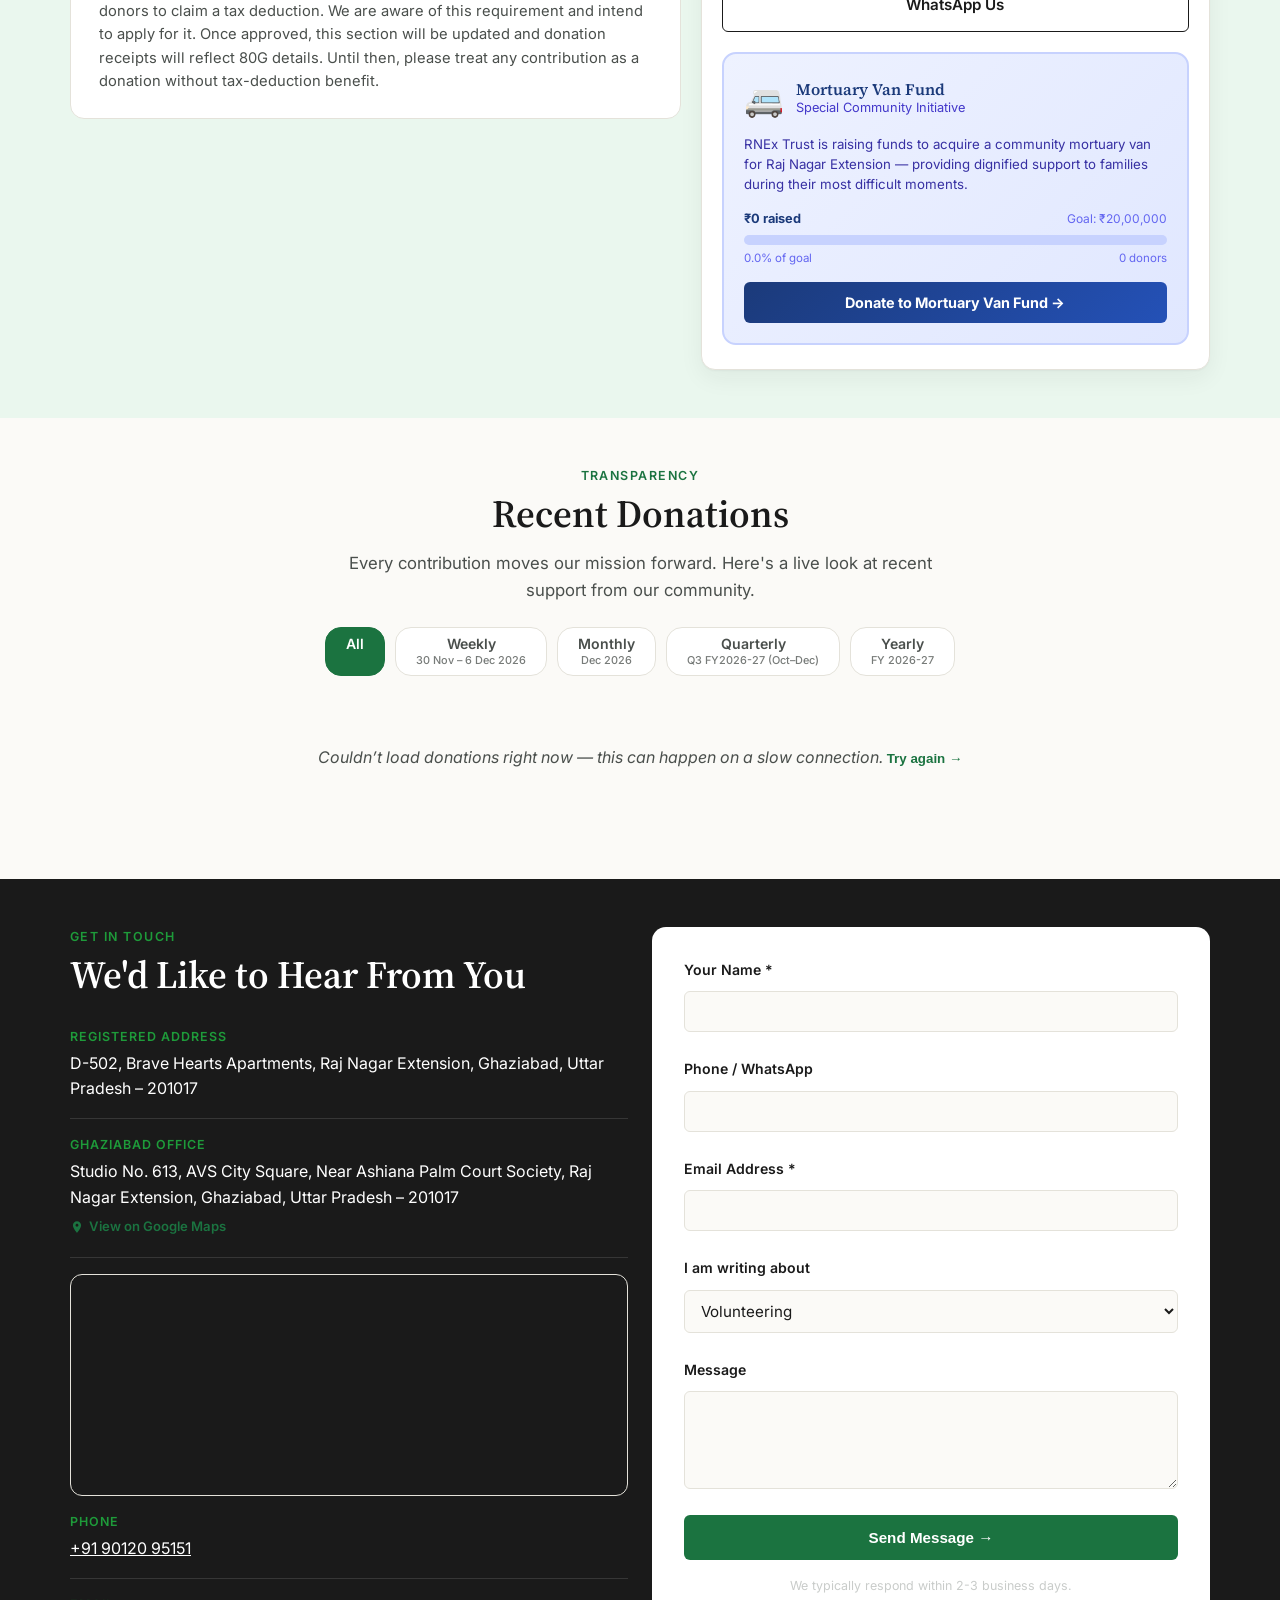
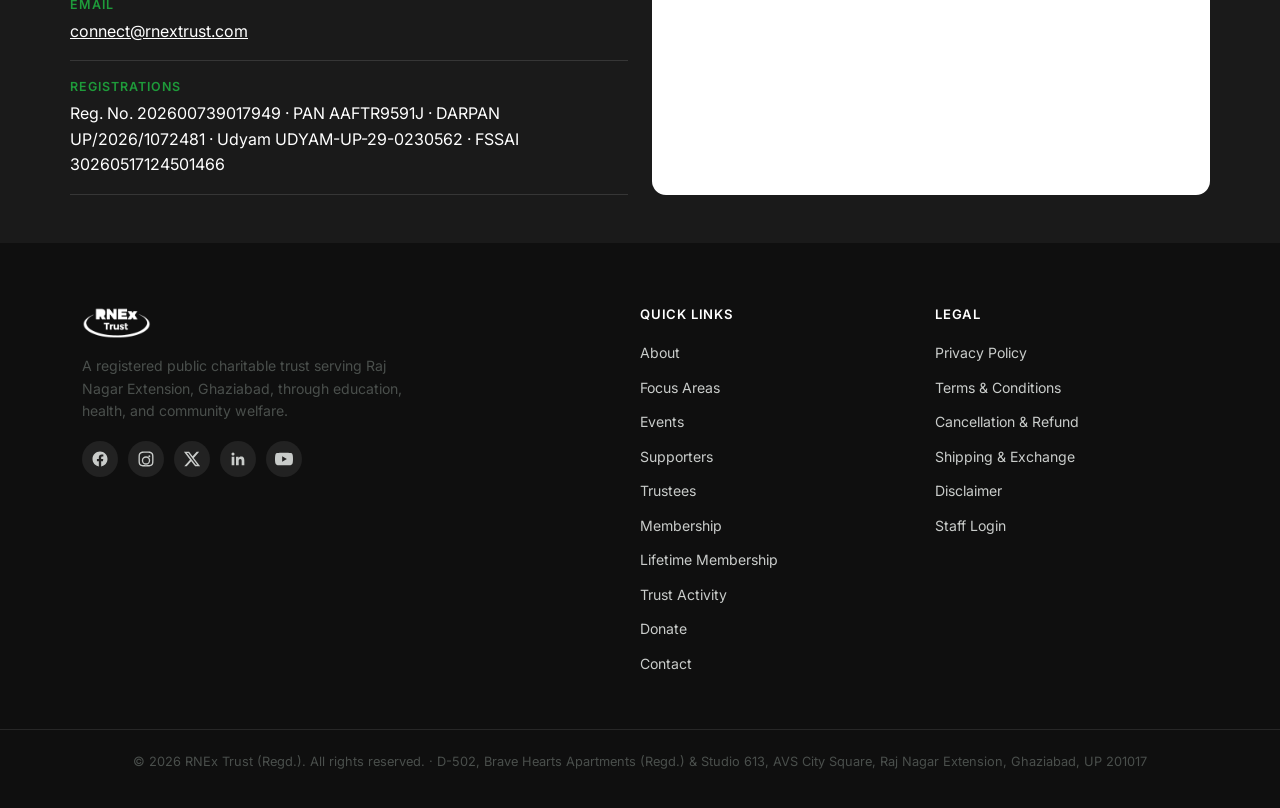
==== commit c3463e53: "Update index.html" ====
--- a/index.html
+++ b/index.html
@@ -505,22 +505,38 @@
   object-fit: cover;
   box-shadow: var(--shadow-card);
 }
-.lifetime-badge {
-  position: absolute;
-  top: 10px;
-  left: 10px;
-  background: var(--terracotta);
-  color: #fff;
-  font-family: var(--font-body);
-  font-size: 0.66rem;
+/* .lifetime-badge removed 2026-09-26 per request — the "Mitra" pill that
+   used to overlay every gallery photo is gone (see cardHTML() below).
+   Rule kept here, unused, in case it's wanted back for something else. */
+/* Added 2026-09-26, revised same day per feedback — first pass was a thin
+   gradient bar next to the name; the actual request was for the name
+   itself to sit on a vibrant colored cell with contrasting text. The
+   name is now rendered as a small rounded "chip": solid brand-green
+   background, white text, generous horizontal padding. Only the name
+   gets this treatment (not designation/location), so it stays a single
+   accent per card rather than a busy, over-decorated look.
+   Revised again same day — forced to a single line (nowrap + ellipsis
+   for anything that would overflow, capped to the card's own width) so
+   every chip is the same height regardless of name length; a two-line
+   wrap on longer names was breaking the uniform look across cards. The
+   full name is still in the title attribute for anyone who hovers a
+   truncated one. */
+.lifetime-card h3 {
+  display: inline-block;
+  box-sizing: border-box;
+  max-width: 100%;
+  font-size: 1rem;
   font-weight: 700;
-  letter-spacing: 0.05em;
-  text-transform: uppercase;
-  padding: 4px 11px;
-  border-radius: 100px;
-  box-shadow: 0 2px 6px rgba(26,26,26,0.18);
-}
-.lifetime-card h3 { font-size: 1.1rem; margin-bottom: 0.2em; }
+  line-height: 1.3;
+  margin: 0 0 10px;
+  padding: 5px 18px;
+  border-radius: 999px;
+  background: var(--green-deep);
+  color: #FFFFFF;
+  white-space: nowrap;
+  overflow: hidden;
+  text-overflow: ellipsis;
+}
 .lifetime-designation { font-size: 0.87rem; color: var(--ink-soft); margin: 0 0 8px; }
 .lifetime-location {
   display: flex;
@@ -3574,7 +3590,7 @@
   window.RNExMitraPrepay.uploading = true;
   if (statusEl) statusEl.textContent = 'Uploading…';
 
-  window.RNExCropImageToBase64(file, 600, function (dataUrl) {
+  window.RNExCropImageToBase64(file, 480, function (dataUrl) {
     if (!dataUrl) {
       window.RNExMitraPrepay.uploading = false;
       if (statusEl) statusEl.textContent = 'Could not read that photo — you can try again, or add it after payment.';
@@ -3630,13 +3646,6 @@
       designation: 'Businessman, Social Worker',
       location: 'Classic Residency, Rajnagar Extension',
       photo: '[data-uri]